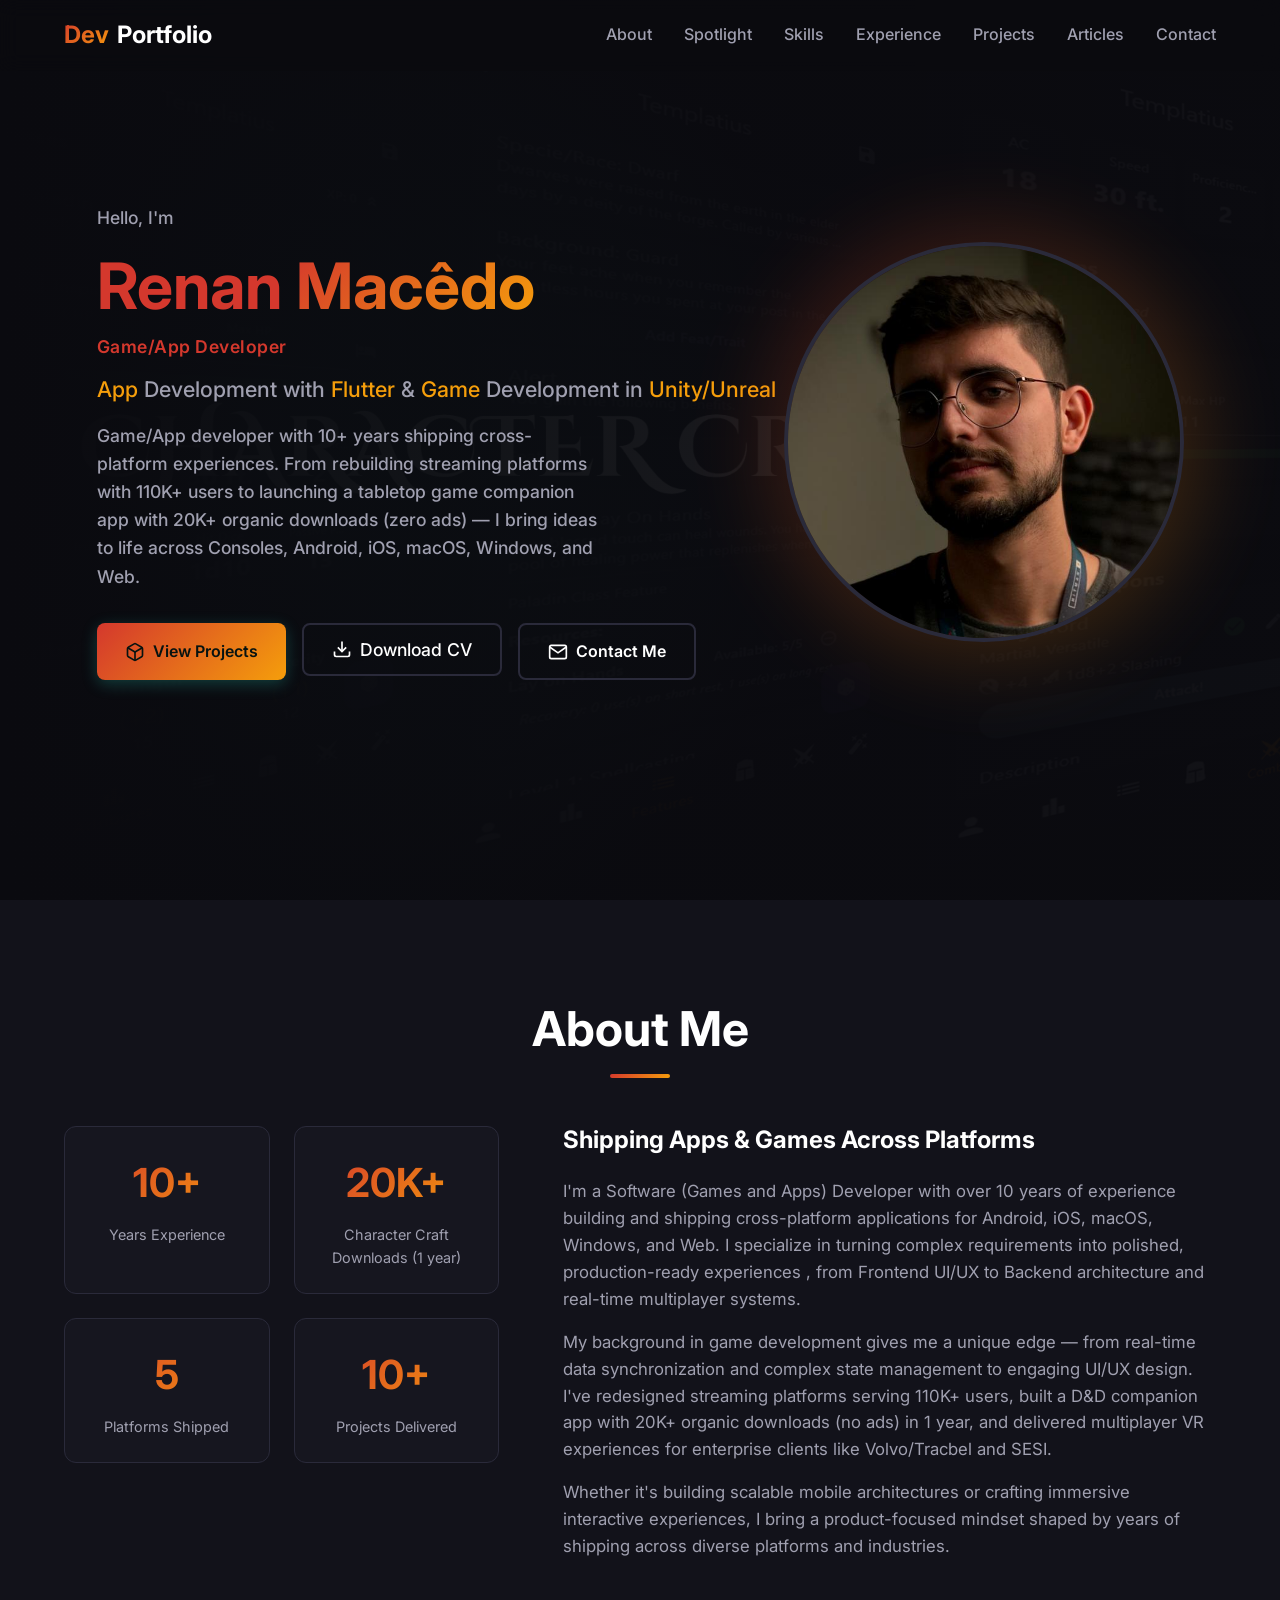
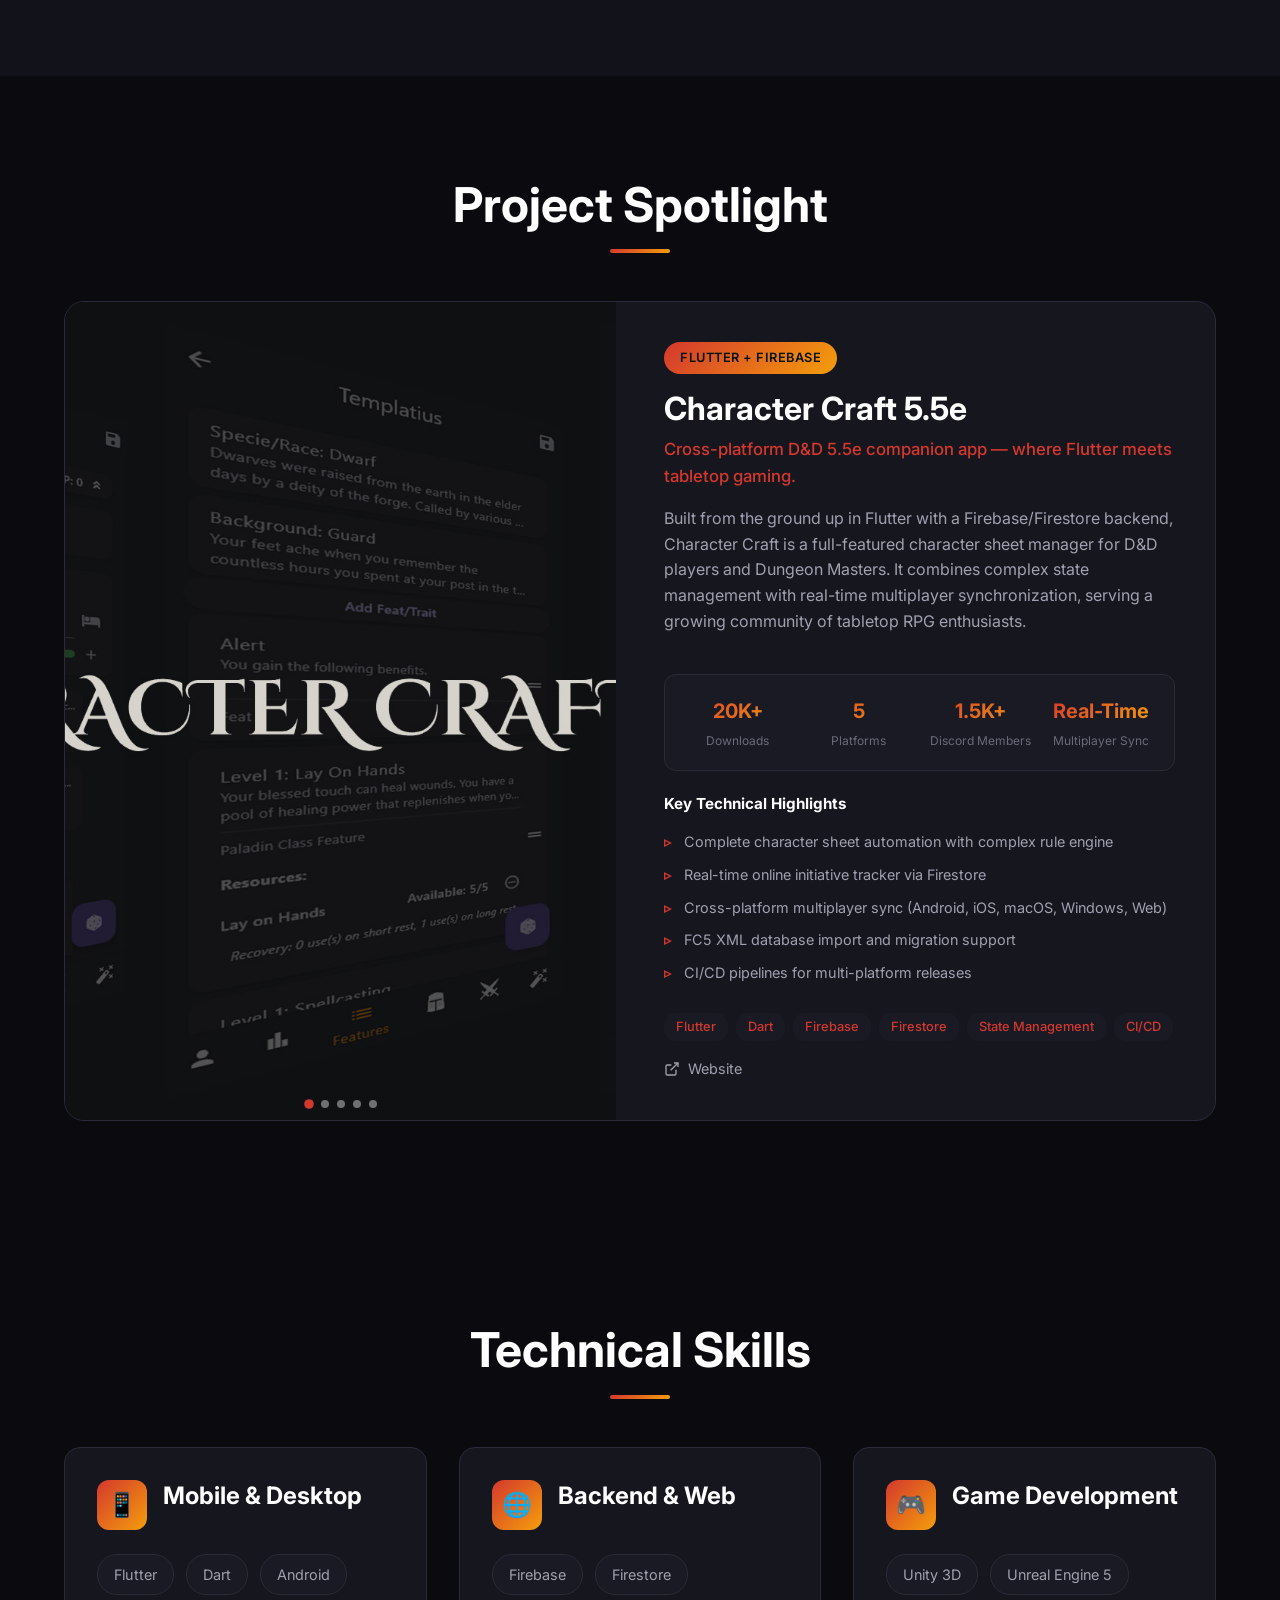
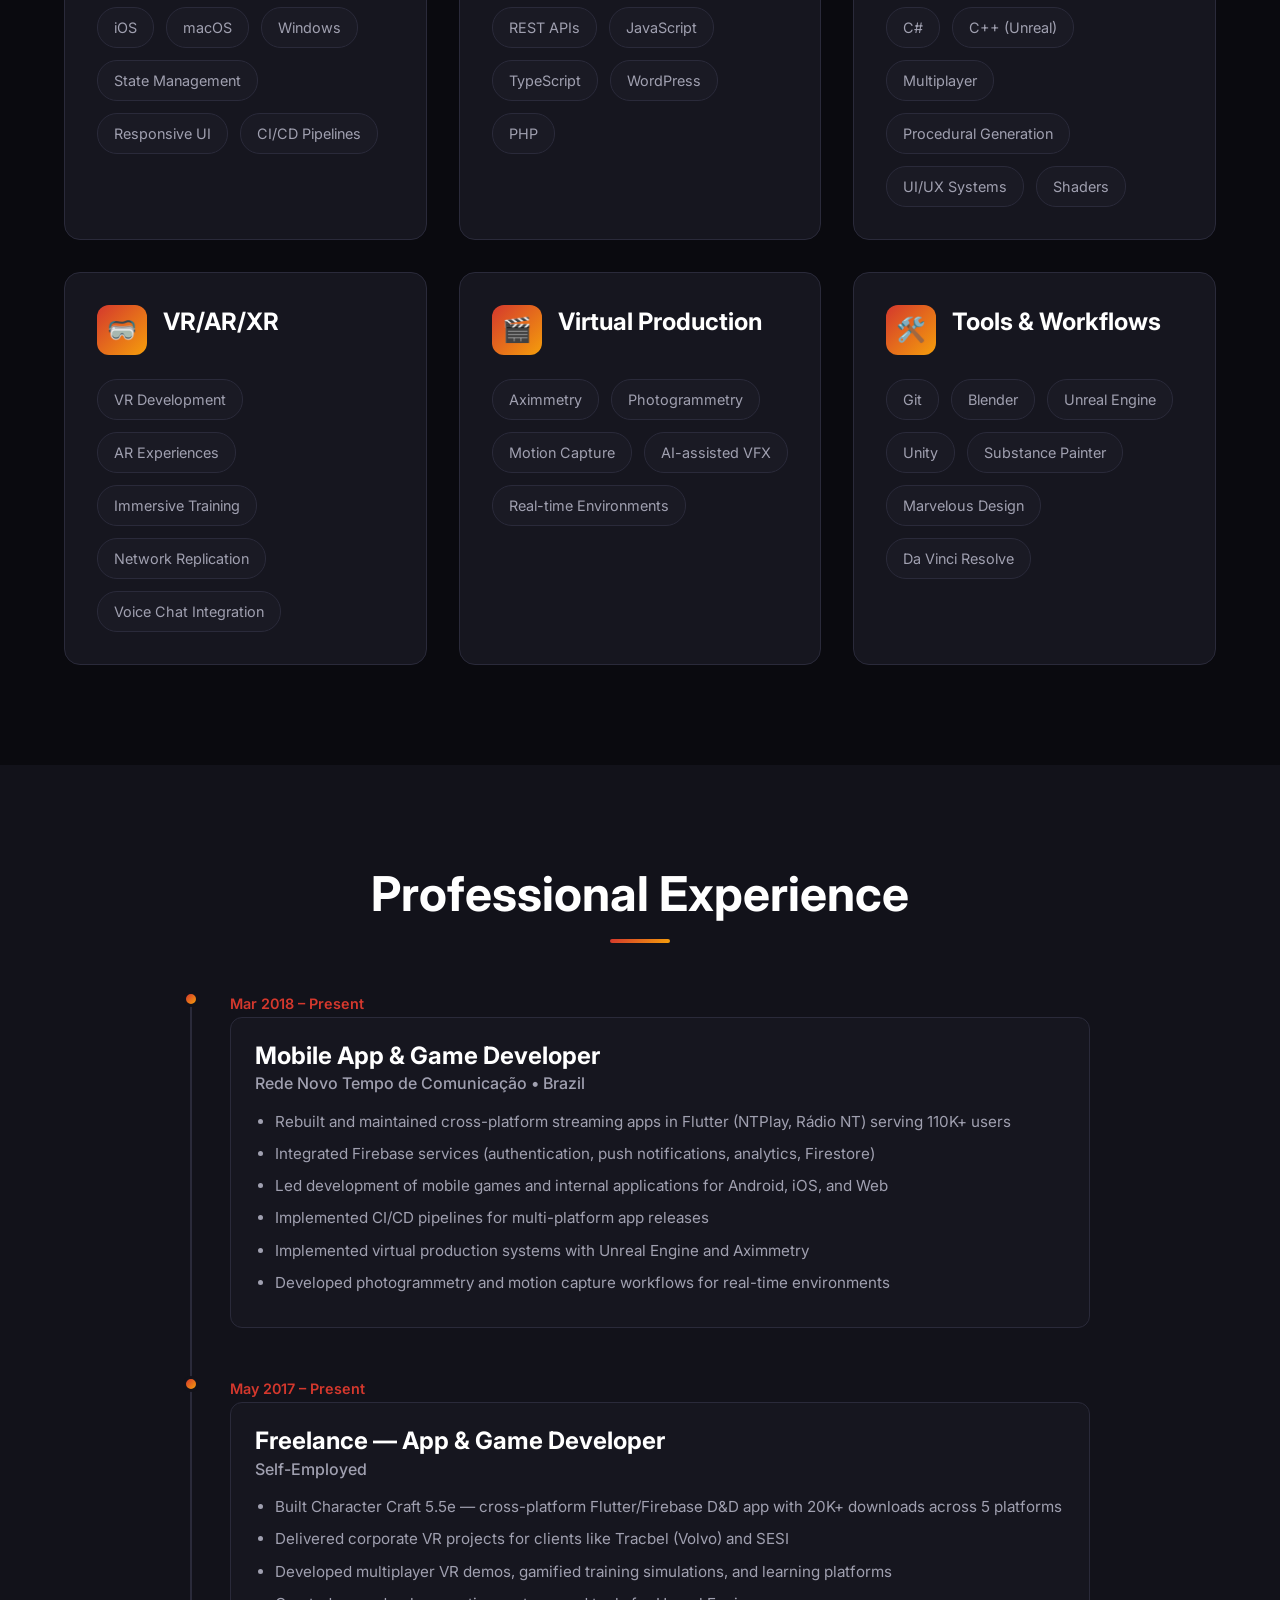
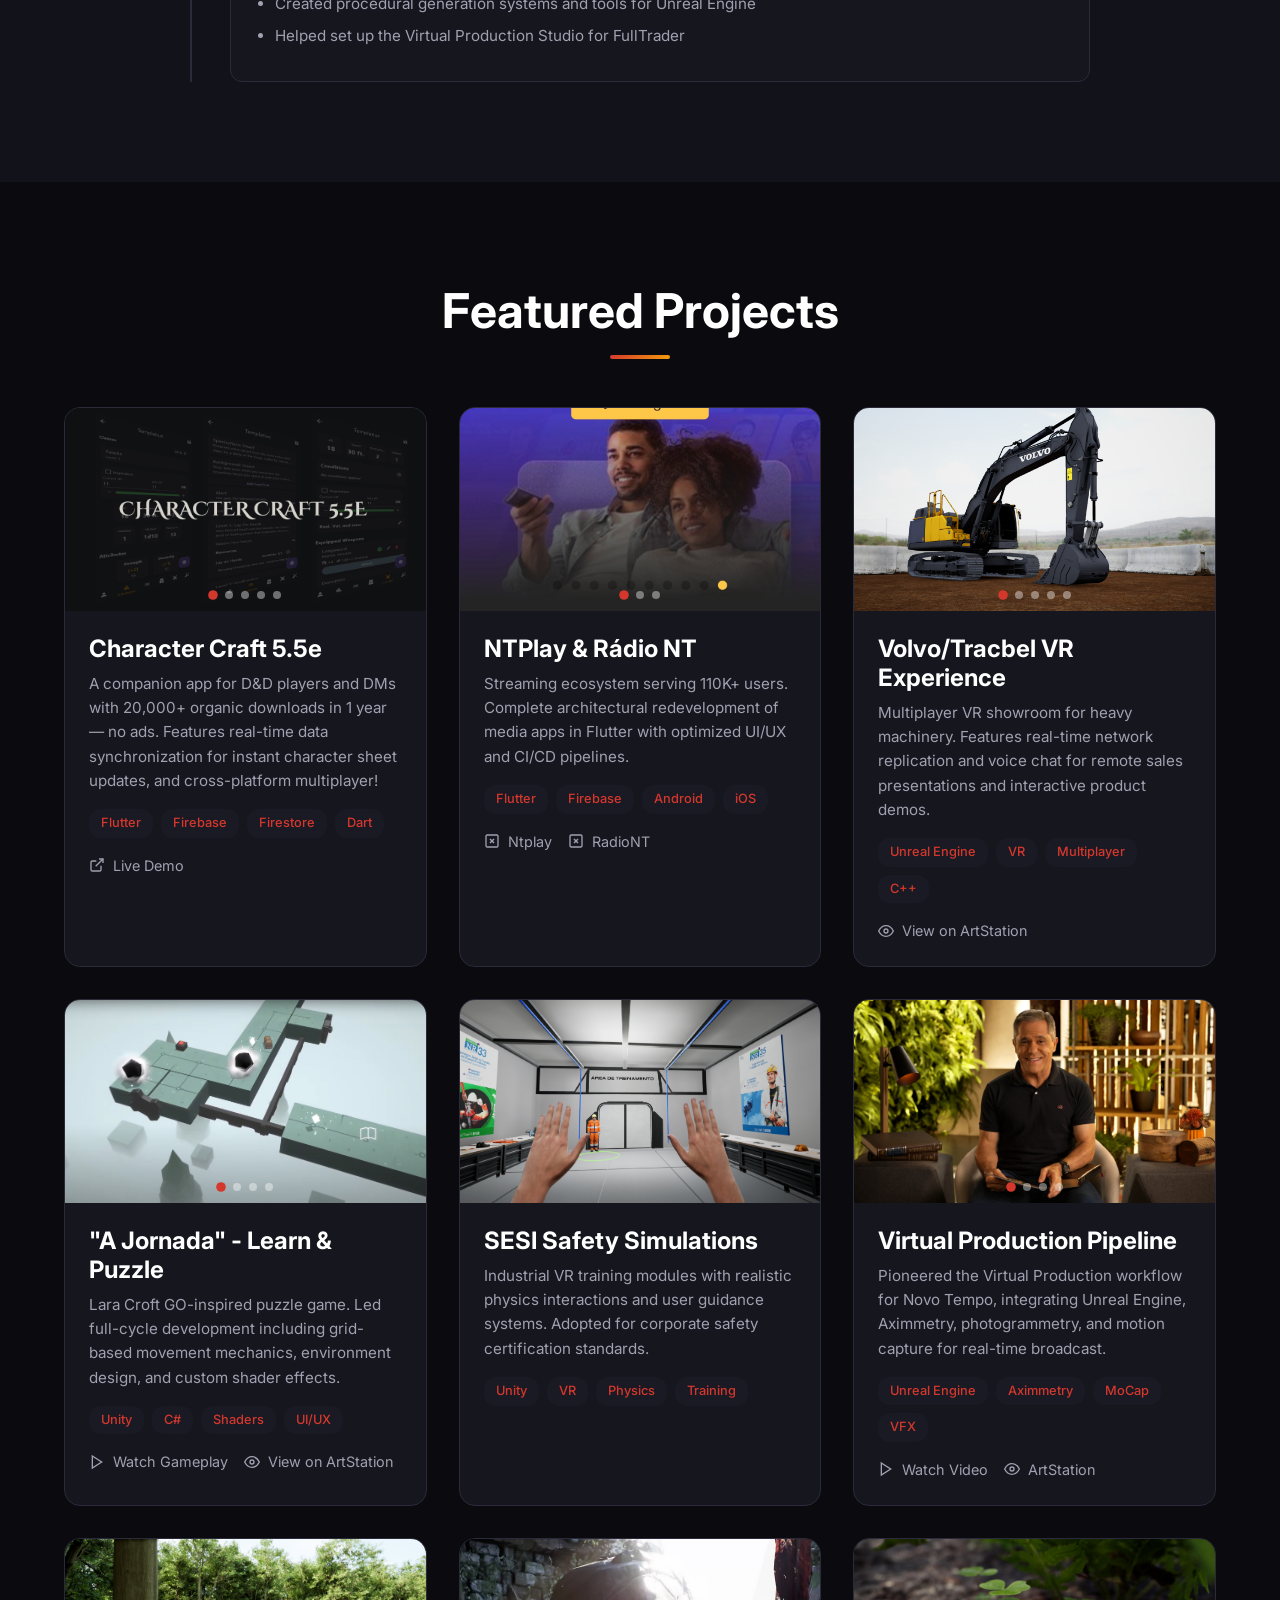
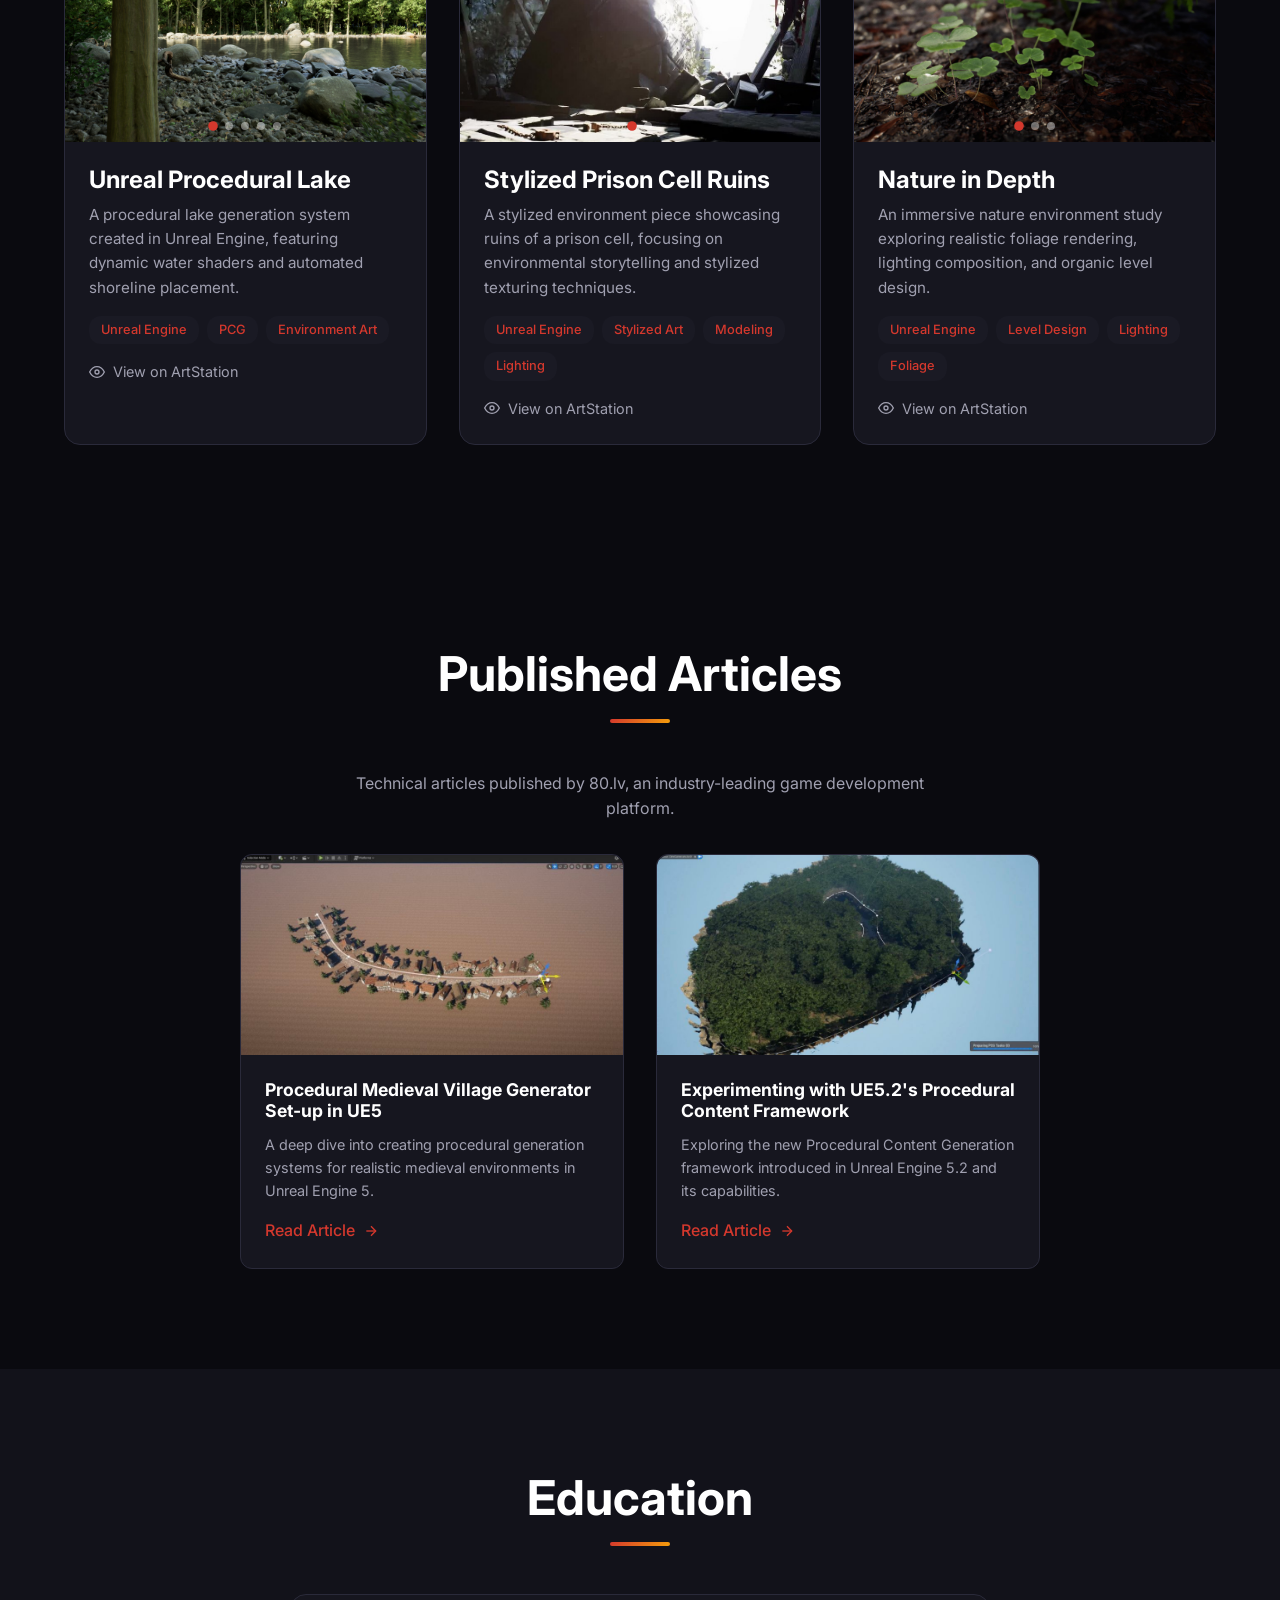
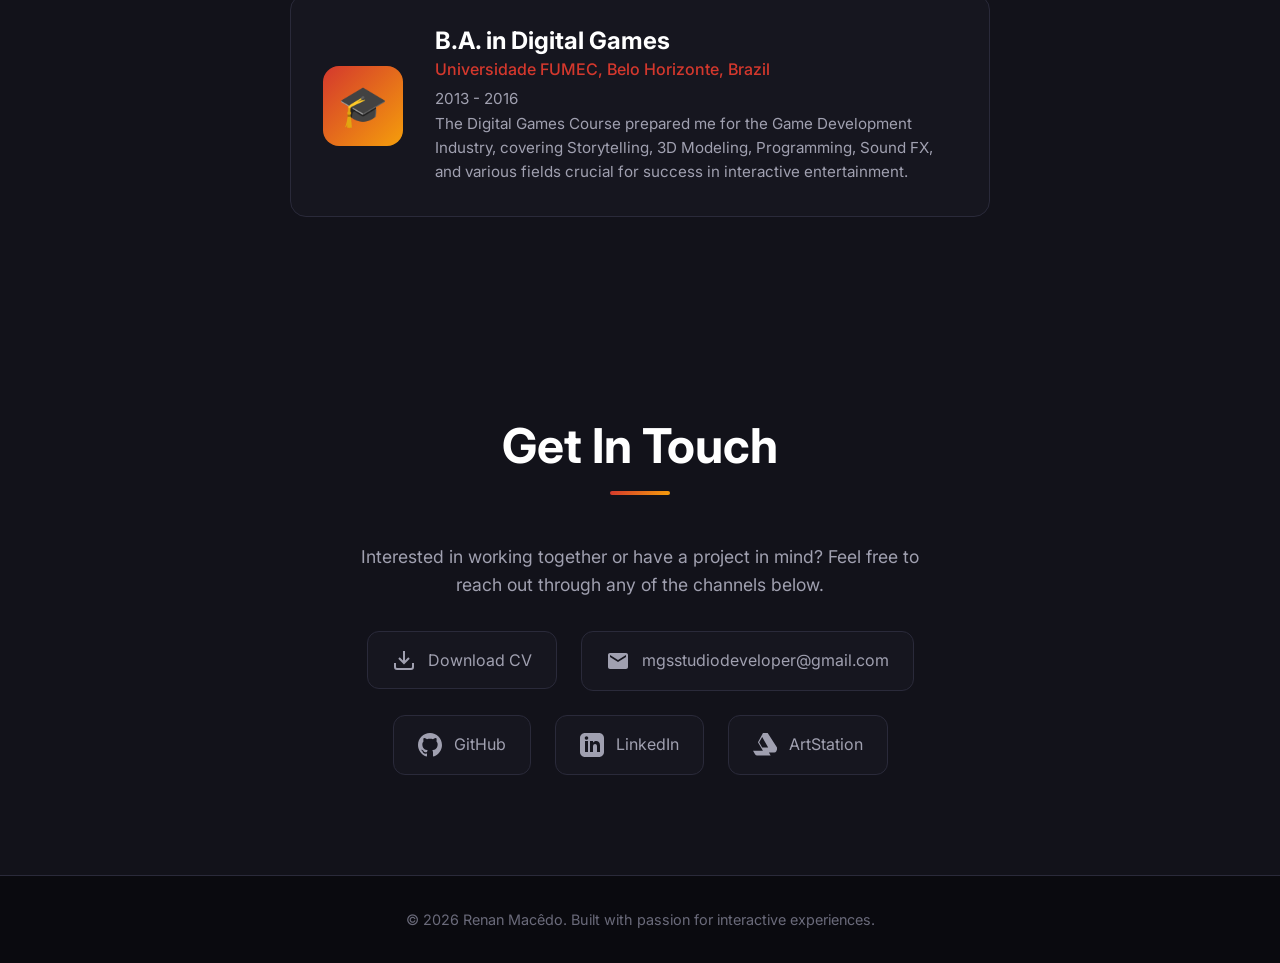
==== index.html @ 60a97f81 "Update index.html" ====
<!DOCTYPE html>
<html lang="en">

<head>
    <meta charset="UTF-8">
    <meta name="viewport" content="width=device-width, initial-scale=1.0">
    <meta name="description"
        content="Renan Macêdo - Flutter & Game Developer with 10+ years building cross-platform apps (Android, iOS, macOS, Windows, Web) and interactive games. Creator of Character Craft 5.5e with 20K+ downloads.">
    <meta name="keywords"
        content="Flutter Developer, Dart Developer, Cross-Platform App Developer, Mobile App Developer, Firebase Developer, Game Developer, Unity, Unreal Engine, VR Developer">
    <meta name="author" content="Renan Macêdo">
    <meta name="robots" content="index, follow">
    <link rel="canonical" href="https://renanmgs.github.io">

    <!-- Open Graph -->
    <meta property="og:title" content="Renan Macêdo - Flutter & Game Developer">
    <meta property="og:description"
        content="Flutter & Game Developer with 10+ years building cross-platform apps and interactive games. Shipping across Android, iOS, macOS, Windows, and Web.">
    <meta property="og:type" content="website">
    <meta property="og:url" content="https://renanmgs.github.io">
    <meta property="og:image" content="https://renanmgs.github.io/assets/images/profile.png">

    <title>Renan Macêdo | Game/App Developer</title>

    <!-- Structured Data for Search Engines & Recruiter Bots -->
    <script type="application/ld+json">
    {
        "@context": "https://schema.org",
        "@type": "Person",
        "name": "Renan Macêdo",
        "url": "https://renanmgs.github.io",
        "jobTitle": "Game/App Developer",
        "description": "Games and Mobile Apps developer with 10+ years building cross-platform experiences for Android, iOS, macOS, Windows, and Web.",
        "knowsAbout": ["Flutter", "Dart", "Firebase", "Firestore", "Unity", "Unreal Engine", "Mobile App Development", "Cross-Platform Development", "Game Development", "VR Development", "CI/CD"],
        "sameAs": [
            "https://github.com/renanmgs",
            "https://www.linkedin.com/in/renan-macedo-47a783192",
            "https://www.artstation.com/renanmgs"
        ],
        "alumniOf": {
            "@type": "CollegeOrUniversity",
            "name": "Universidade FUMEC"
        },
        "address": {
            "@type": "PostalAddress",
            "addressCountry": "BR"
        }
    }
    </script>

    <!-- Fonts -->
    <link rel="preconnect" href="https://fonts.googleapis.com">
    <link rel="preconnect" href="https://fonts.gstatic.com" crossorigin>
    <link href="https://fonts.googleapis.com/css2?family=Inter:wght@400;500;600;700&display=swap" rel="stylesheet">

    <!-- Styles -->
    <link rel="stylesheet" href="assets/css/style.css">

    <!-- Favicon -->
    <link rel="icon" type="image/svg+xml"
        href="data:image/svg+xml,<svg xmlns='http://www.w3.org/2000/svg' viewBox='0 0 100 100'><text y='.9em' font-size='90'>🎮</text></svg>">
</head>

<body>
    <!-- Navigation -->
    <nav class="navbar">
        <div class="container">
            <a href="#" class="nav-logo">
                <span>Dev</span> Portfolio
            </a>
            <ul class="nav-links">
                <li><a href="#about">About</a></li>
                <li><a href="#spotlight">Spotlight</a></li>
                <li><a href="#skills">Skills</a></li>
                <li><a href="#experience">Experience</a></li>
                <li><a href="#projects">Projects</a></li>
                <li><a href="#articles">Articles</a></li>
                <li><a href="#contact">Contact</a></li>
            </ul>
            <div class="nav-toggle">
                <span></span>
                <span></span>
                <span></span>
            </div>
        </div>
    </nav>

    <!-- Hero Section -->
    <section class="hero" id="hero">
        <div class="hero-background">
            <div class="hero-bg-slide active" style="background-image: url('assets/images/projects/CC_Logo_Wide.png')"></div>
            <div class="hero-bg-slide" style="background-image: url('assets/images/projects/vp-1.webp')"></div>
            <div class="hero-bg-slide" style="background-image: url('assets/images/projects/tracbel-1.jpg')"></div>
            <div class="hero-bg-slide" style="background-image: url('assets/images/projects/ajornada-1.jpg')"></div>
            <div class="hero-bg-slide" style="background-image: url('assets/images/projects/lake-1.jpg')"></div>
        </div>
        <div class="container">
            <div class="hero-content">
                <p class="hero-subtitle">Hello, I'm</p>
                <h1 class="hero-title">Renan <span class="highlight">Macêdo</span></h1>
                <p class="hero-jobtitle">Game/App Developer</p>
                <h2 style="font-size: 1.35rem; color: var(--text-secondary); font-weight: 500; margin-bottom: 1.2rem;">
                    <span style="color: var(--accent-secondary);">App</span> Development with <span style="color: var(--accent-secondary);">Flutter</span> & <span style="color: var(--accent-secondary);">Game</span> Development in <span style="color: var(--accent-secondary);">Unity/Unreal</span>
                </h2>
                <p class="hero-description">
                    Game/App developer with 10+ years shipping cross-platform experiences. From rebuilding
                    streaming platforms with 110K+ users to launching a tabletop game companion app with 20K+ organic downloads (zero ads)
                    — I bring ideas to life across Consoles, Android, iOS, macOS, Windows, and Web.
                </p>
                <div class="hero-cta">
                    <a href="#projects" class="btn btn-primary">
                        <svg width="20" height="20" viewBox="0 0 24 24" fill="none" stroke="currentColor"
                            stroke-width="2">
                            <path
                                d="M21 16V8a2 2 0 0 0-1-1.73l-7-4a2 2 0 0 0-2 0l-7 4A2 2 0 0 0 3 8v8a2 2 0 0 0 1 1.73l7 4a2 2 0 0 0 2 0l7-4A2 2 0 0 0 21 16z">
                            </path>
                            <polyline points="3.27 6.96 12 12.01 20.73 6.96"></polyline>
                            <line x1="12" y1="22.08" x2="12" y2="12"></line>
                        </svg>
                        View Projects
                    </a>
                    <div class="cv-dropdown">
                        <button class="btn btn-secondary dropdown-toggle" id="cvDropdownBtn">
                            <svg width="20" height="20" viewBox="0 0 24 24" fill="none" stroke="currentColor"
                                stroke-width="2">
                                <path d="M21 15v4a2 2 0 0 1-2 2H5a2 2 0 0 1-2-2v-4"></path>
                                <polyline points="7 10 12 15 17 10"></polyline>
                                <line x1="12" y1="15" x2="12" y2="3"></line>
                            </svg>
                            Download CV
                        </button>
                        <div class="cv-dropdown-menu" id="cvDropdownMenu">
                            <a href="assets/Renan_Macedo_CV_International.pdf" download class="cv-dropdown-item">International (EN)</a>
                            <a href="assets/Renan_Macedo_CV_PTBR.pdf" download class="cv-dropdown-item">Português (PT-BR)</a>
                            <div class="cv-dropdown-separator">Specialized</div>
                            <a href="assets/Renan_Macedo_Flutter_CV_EN.pdf" download class="cv-dropdown-item">Flutter Developer (EN)</a>
                            <a href="assets/Renan_Macedo_GameDev_CV_EN.pdf" download class="cv-dropdown-item">Game Developer (EN)</a>
                        </div>
                    </div>
                    <a href="#contact" class="btn btn-secondary">
                        <svg width="20" height="20" viewBox="0 0 24 24" fill="none" stroke="currentColor"
                            stroke-width="2">
                            <path d="M4 4h16c1.1 0 2 .9 2 2v12c0 1.1-.9 2-2 2H4c-1.1 0-2-.9-2-2V6c0-1.1.9-2 2-2z">
                            </path>
                            <polyline points="22,6 12,13 2,6"></polyline>
                        </svg>
                        Contact Me
                    </a>
                </div>
            </div>
            <div class="hero-image">
                <div class="hero-image-wrapper">
                    <div class="hero-image-placeholder">
                        <img src="assets/images/profile.png" alt="Renan Macêdo">
                    </div>
                </div>
            </div>
        </div>
    </section>

    <!-- About Section -->
    <section class="about" id="about">
        <div class="container">
            <h2 class="section-title fade-in">About Me</h2>
            <div class="about-content">
                <div class="about-stats fade-in">
                    <div class="stat-card">
                        <div class="stat-number">10+</div>
                        <div class="stat-label">Years Experience</div>
                    </div>
                    <div class="stat-card">
                        <div class="stat-number">20K+</div>
                        <div class="stat-label">Character Craft Downloads (1 year)</div>
                    </div>
                    <div class="stat-card">
                        <div class="stat-number">5</div>
                        <div class="stat-label">Platforms Shipped</div>
                    </div>
                    <div class="stat-card">
                        <div class="stat-number">10+</div>
                        <div class="stat-label">Projects Delivered</div>
                    </div>
                </div>
                <div class="about-text fade-in">
                    <h3>Shipping Apps & Games Across Platforms</h3>
                    <p>
                        I'm a Software (Games and Apps) Developer with over 10 years of experience building and shipping
                        cross-platform applications for Android, iOS, macOS, Windows, and Web. I specialize in
                        turning complex requirements into polished, production-ready experiences , from Frontend UI/UX to Backend architecture and real-time multiplayer systems.
                    </p>
                    <p>
                        My background in game development gives me a unique edge — from real-time data
                        synchronization and complex state management to engaging UI/UX design. I've redesigned
                        streaming platforms serving 110K+ users, built a D&D companion app with 20K+ organic downloads (no ads) in 1 year,
                        and delivered multiplayer VR experiences for enterprise clients like Volvo/Tracbel and SESI.
                    </p>
                    <p>
                        Whether it's building scalable mobile architectures or crafting immersive interactive
                        experiences, I bring a product-focused mindset shaped by years of shipping across
                        diverse platforms and industries.
                    </p>
                </div>
            </div>
        </div>
    </section>

    <!-- Spotlight: Character Craft -->
    <section class="spotlight" id="spotlight">
        <div class="container">
            <h2 class="section-title fade-in">Project Spotlight</h2>
            <div class="spotlight-card fade-in">
                <div class="spotlight-media">
                    <div class="project-carousel" data-interval="4000">
                        <div class="carousel-slides">
                            <img src="assets/images/projects/charactercraft-1.jpg"
                                alt="Character Craft 5.5e - Character Sheet" class="carousel-slide active">
                            <img src="assets/images/projects/charactercraft-2.jpg"
                                alt="Character Craft 5.5e - Multiplayer Sync" class="carousel-slide">
                            <img src="assets/images/projects/charactercraft-3.jpg"
                                alt="Character Craft 5.5e - Initiative Tracker" class="carousel-slide">
                            <img src="assets/images/projects/charactercraft-4.jpg"
                                alt="Character Craft 5.5e - Cross-Platform" class="carousel-slide">
                            <img src="assets/images/projects/charactercraft-5.jpg"
                                alt="Character Craft 5.5e - Firebase Backend" class="carousel-slide">
                        </div>
                        <div class="carousel-dots"></div>
                    </div>
                </div>
                <div class="spotlight-content">
                    <div class="spotlight-badge">Flutter + Firebase</div>
                    <h3>Character Craft 5.5e</h3>
                    <p class="spotlight-tagline">Cross-platform D&D 5.5e companion app — where Flutter meets tabletop gaming.</p>
                    <p>
                        Built from the ground up in Flutter with a Firebase/Firestore backend, Character Craft is a
                        full-featured character sheet manager for D&D players and Dungeon Masters. It combines complex
                        state management with real-time multiplayer synchronization, serving a growing community of
                        tabletop RPG enthusiasts.
                    </p>
                    <div class="spotlight-metrics">
                        <div class="spotlight-metric">
                            <span class="spotlight-metric-number">20K+</span>
                            <span class="spotlight-metric-label">Downloads</span>
                        </div>
                        <div class="spotlight-metric">
                            <span class="spotlight-metric-number">5</span>
                            <span class="spotlight-metric-label">Platforms</span>
                        </div>
                        <div class="spotlight-metric">
                            <span class="spotlight-metric-number">1.5K+</span>
                            <span class="spotlight-metric-label">Discord Members</span>
                        </div>
                        <div class="spotlight-metric">
                            <span class="spotlight-metric-number">Real-Time</span>
                            <span class="spotlight-metric-label">Multiplayer Sync</span>
                        </div>
                    </div>
                    <div class="spotlight-features">
                        <h4>Key Technical Highlights</h4>
                        <ul>
                            <li>Complete character sheet automation with complex rule engine</li>
                            <li>Real-time online initiative tracker via Firestore</li>
                            <li>Cross-platform multiplayer sync (Android, iOS, macOS, Windows, Web)</li>
                            <li>FC5 XML database import and migration support</li>
                            <li>CI/CD pipelines for multi-platform releases</li>
                        </ul>
                    </div>
                    <div class="project-tech">
                        <span>Flutter</span>
                        <span>Dart</span>
                        <span>Firebase</span>
                        <span>Firestore</span>
                        <span>State Management</span>
                        <span>CI/CD</span>
                    </div>
                    <div class="project-links">
                        <a href="https://charactercraftapp.com/" target="_blank" rel="noopener">
                            <svg width="16" height="16" viewBox="0 0 24 24" fill="none" stroke="currentColor"
                                stroke-width="2">
                                <path d="M18 13v6a2 2 0 0 1-2 2H5a2 2 0 0 1-2-2V8a2 2 0 0 1 2-2h6"></path>
                                <polyline points="15 3 21 3 21 9"></polyline>
                                <line x1="10" y1="14" x2="21" y2="3"></line>
                            </svg>
                            Website
                        </a>
                        
                    </div>
                </div>
            </div>
        </div>
    </section>

    <!-- Skills Section -->
    <section class="skills" id="skills">
        <div class="container">
            <h2 class="section-title fade-in">Technical Skills</h2>
            <div class="skills-grid">
                <div class="skill-category fade-in">
                    <div class="skill-category-header">
                        <div class="skill-icon">📱</div>
                        <h3>Mobile & Desktop</h3>
                    </div>
                    <div class="skill-tags">
                        <span class="skill-tag">Flutter</span>
                        <span class="skill-tag">Dart</span>
                        <span class="skill-tag">Android</span>
                        <span class="skill-tag">iOS</span>
                        <span class="skill-tag">macOS</span>
                        <span class="skill-tag">Windows</span>
                        <span class="skill-tag">State Management</span>
                        <span class="skill-tag">Responsive UI</span>
                        <span class="skill-tag">CI/CD Pipelines</span>
                    </div>
                </div>

                <div class="skill-category fade-in">
                    <div class="skill-category-header">
                        <div class="skill-icon">🌐</div>
                        <h3>Backend & Web</h3>
                    </div>
                    <div class="skill-tags">
                        <span class="skill-tag">Firebase</span>
                        <span class="skill-tag">Firestore</span>
                        <span class="skill-tag">REST APIs</span>
                        <span class="skill-tag">JavaScript</span>
                        <span class="skill-tag">TypeScript</span>
                        <span class="skill-tag">WordPress</span>
                        <span class="skill-tag">PHP</span>
                    </div>
                </div>

                <div class="skill-category fade-in">
                    <div class="skill-category-header">
                        <div class="skill-icon">🎮</div>
                        <h3>Game Development</h3>
                    </div>
                    <div class="skill-tags">
                        <span class="skill-tag">Unity 3D</span>
                        <span class="skill-tag">Unreal Engine 5</span>
                        <span class="skill-tag">C#</span>
                        <span class="skill-tag">C++ (Unreal)</span>
                        <span class="skill-tag">Multiplayer</span>
                        <span class="skill-tag">Procedural Generation</span>
                        <span class="skill-tag">UI/UX Systems</span>
                        <span class="skill-tag">Shaders</span>
                    </div>
                </div>

                <div class="skill-category fade-in">
                    <div class="skill-category-header">
                        <div class="skill-icon">🥽</div>
                        <h3>VR/AR/XR</h3>
                    </div>
                    <div class="skill-tags">
                        <span class="skill-tag">VR Development</span>
                        <span class="skill-tag">AR Experiences</span>
                        <span class="skill-tag">Immersive Training</span>
                        <span class="skill-tag">Network Replication</span>
                        <span class="skill-tag">Voice Chat Integration</span>
                    </div>
                </div>

                <div class="skill-category fade-in">
                    <div class="skill-category-header">
                        <div class="skill-icon">🎬</div>
                        <h3>Virtual Production</h3>
                    </div>
                    <div class="skill-tags">
                        <span class="skill-tag">Aximmetry</span>
                        <span class="skill-tag">Photogrammetry</span>
                        <span class="skill-tag">Motion Capture</span>
                        <span class="skill-tag">AI-assisted VFX</span>
                        <span class="skill-tag">Real-time Environments</span>
                    </div>
                </div>

                <div class="skill-category fade-in">
                    <div class="skill-category-header">
                        <div class="skill-icon">🛠️</div>
                        <h3>Tools & Workflows</h3>
                    </div>
                    <div class="skill-tags">
                        <span class="skill-tag">Git</span>
                        <span class="skill-tag">Blender</span>
                        <span class="skill-tag">Unreal Engine</span>
                        <span class="skill-tag">Unity</span>
                        <span class="skill-tag">Substance Painter</span>
                        <span class="skill-tag">Marvelous Design</span>
                        <span class="skill-tag">Da Vinci Resolve</span>
                    </div>
                </div>
            </div>
        </div>
    </section>

    <!-- Experience Section -->
    <section class="experience" id="experience">
        <div class="container">
            <h2 class="section-title fade-in">Professional Experience</h2>
            <div class="timeline">
                <div class="timeline-item fade-in">
                    <div class="timeline-dot"></div>
                    <span class="timeline-date">Mar 2018 – Present</span>
                    <div class="timeline-content">
                        <h3>Mobile App & Game Developer</h3>
                        <h4>Rede Novo Tempo de Comunicação • Brazil</h4>
                        <ul>
                            <li>Rebuilt and maintained cross-platform streaming apps in Flutter (NTPlay, Rádio NT) serving 110K+ users</li>
                            <li>Integrated Firebase services (authentication, push notifications, analytics, Firestore)</li>
                            <li>Led development of mobile games and internal applications for Android, iOS, and Web</li>
                            <li>Implemented CI/CD pipelines for multi-platform app releases</li>
                            <li>Implemented virtual production systems with Unreal Engine and Aximmetry</li>
                            <li>Developed photogrammetry and motion capture workflows for real-time environments</li>
                        </ul>
                    </div>
                </div>

                <div class="timeline-item fade-in">
                    <div class="timeline-dot"></div>
                    <span class="timeline-date">May 2017 – Present</span>
                    <div class="timeline-content">
                        <h3>Freelance — App & Game Developer</h3>
                        <h4>Self-Employed</h4>
                        <ul>
                            <li>Built Character Craft 5.5e — cross-platform Flutter/Firebase D&D app with 20K+ downloads across 5 platforms</li>
                            <li>Delivered corporate VR projects for clients like Tracbel (Volvo) and SESI</li>
                            <li>Developed multiplayer VR demos, gamified training simulations, and learning platforms</li>
                            <li>Created procedural generation systems and tools for Unreal Engine</li>
                            <li>Helped set up the Virtual Production Studio for FullTrader</li>
                        </ul>
                        <!-- <p>
                            <a href="https://github.com/renanmgs" target="_blank" rel="noopener" class="contact-link">
                                <svg viewBox="0 0 24 24" fill="currentColor">
                                    <path
                                        d="M12 0c-6.626 0-12 5.373-12 12 0 5.302 3.438 9.8 8.207 11.387.599.111.793-.261.793-.577v-2.234c-3.338.726-4.033-1.416-4.033-1.416-.546-1.387-1.333-1.756-1.333-1.756-1.089-.745.083-.729.083-.729 1.205.084 1.839 1.237 1.839 1.237 1.07 1.834 2.807 1.304 3.492.997.107-.775.418-1.305.762-1.604-2.665-.305-5.467-1.334-5.467-5.931 0-1.311.469-2.381 1.236-3.221-.124-.303-.535-1.524.117-3.176 0 0 1.008-.322 3.301 1.23.957-.266 1.983-.399 3.003-.404 1.02.005 2.047.138 3.006.404 2.291-1.552 3.297-1.23 3.297-1.23.653 1.653.242 2.874.118 3.176.77.84 1.235 1.911 1.235 3.221 0 4.609-2.807 5.624-5.479 5.921.43.372.823 1.102.823 2.222v3.293c0 .319.192.694.801.576 4.765-1.589 8.199-6.086 8.199-11.386 0-6.627-5.373-12-12-12z" />
                                </svg>
                                GitHub
                            </a>
                        </p> -->
                    </div>
                </div>
            </div>
        </div>
    </section>

    <!-- Projects Section -->
    <section class="projects" id="projects">
        <div class="container">
            <h2 class="section-title fade-in">Featured Projects</h2>
            <div class="projects-grid">

                <article class="project-card fade-in">
                    <div class="project-carousel" data-interval="4000">
                        <div class="carousel-slides">
                            <img src="assets/images/projects/charactercraft-1.jpg"
                                alt="Character Craft 5.5e - Screenshot 1" class="carousel-slide active">
                            <img src="assets/images/projects/charactercraft-2.jpg"
                                alt="Character Craft 5.5e - Screenshot 2" class="carousel-slide">
                            <img src="assets/images/projects/charactercraft-3.jpg"
                                alt="Character Craft 5.5e - Screenshot 3" class="carousel-slide">
                            <img src="assets/images/projects/charactercraft-4.jpg"
                                alt="Character Craft 5.5e - Screenshot 4" class="carousel-slide">
                            <img src="assets/images/projects/charactercraft-5.jpg"
                                alt="Character Craft 5.5e - Screenshot 5" class="carousel-slide">
                        </div>
                        <div class="carousel-dots"></div>
                    </div>
                    <div class="project-content">
                        <h3>Character Craft 5.5e</h3>
                        <p>A companion app for D&D players and DMs with 20,000+ organic downloads in 1 year — no ads. Features real-time
                            data synchronization for instant character sheet updates, and cross-platform multiplayer!</p>
                        <div class="project-tech">
                            <span>Flutter</span>
                            <span>Firebase</span>
                            <span>Firestore</span>
                            <span>Dart</span>
                        </div>
                        <div class="project-links">
                            <a href="https://renanmgs.github.io/CharacterCraft_5.5e_Public/" target="_blank"
                                rel="noopener">
                                <svg width="16" height="16" viewBox="0 0 24 24" fill="none" stroke="currentColor"
                                    stroke-width="2">
                                    <path d="M18 13v6a2 2 0 0 1-2 2H5a2 2 0 0 1-2-2V8a2 2 0 0 1 2-2h6"></path>
                                    <polyline points="15 3 21 3 21 9"></polyline>
                                    <line x1="10" y1="14" x2="21" y2="3"></line>
                                </svg>
                                Live Demo
                            </a>
                        </div>
                    </div>
                </article>

                <article class="project-card fade-in">
                    <div class="project-carousel" data-interval="5000">
                        <div class="carousel-slides">
                            <img src="assets/images/projects/ntplay-1.jpg" alt="NTPlay - Screenshot 1"
                                class="carousel-slide active">
                            <img src="assets/images/projects/ntplay-2.jpg" alt="NTPlay - Screenshot 2"
                                class="carousel-slide">
                            <img src="assets/images/projects/ntplay-3.jpg" alt="NTPlay - Screenshot 3"
                                class="carousel-slide">
                        </div>
                        <div class="carousel-dots"></div>
                    </div>
                    <div class="project-content">
                        <h3>NTPlay & Rádio NT</h3>
                        <p>Streaming ecosystem serving 110K+ users. Complete architectural redevelopment of
                            media apps in Flutter with optimized UI/UX and CI/CD pipelines.</p>
                        <div class="project-tech">
                            <span>Flutter</span>
                            <span>Firebase</span>
                            <span>Android</span>
                            <span>iOS</span>
                        </div>
                        <div class="project-links">
                            <a href="https://web.archive.org/web/20250321144718/https://play.google.com/store/apps/details?id=com.ntplay.app"
                                target="_blank" rel="noopener">
                                <svg width="16" height="16" viewBox="0 0 24 24" fill="none" stroke="currentColor"
                                    stroke-width="2">
                                    <rect x="3" y="3" width="18" height="18" rx="2" ry="2"></rect>
                                    <line x1="9" y1="9" x2="15" y2="15"></line>
                                    <line x1="15" y1="9" x2="9" y2="15"></line>
                                </svg>
                                Ntplay
                            </a>
                            <a href="https://play.google.com/store/apps/details?id=com.novotempo.radio" target="_blank"
                                rel="noopener">
                                <svg width="16" height="16" viewBox="0 0 24 24" fill="none" stroke="currentColor"
                                    stroke-width="2">
                                    <rect x="3" y="3" width="18" height="18" rx="2" ry="2"></rect>
                                    <line x1="9" y1="9" x2="15" y2="15"></line>
                                    <line x1="15" y1="9" x2="9" y2="15"></line>
                                </svg>
                                RadioNT
                            </a>
                        </div>
                    </div>
                </article>

                <article class="project-card fade-in">
                    <div class="project-carousel" data-interval="4500">
                        <div class="carousel-slides">
                            <img src="assets/images/projects/tracbel-1.jpg" alt="Tracbel VR - Screenshot 1"
                                class="carousel-slide active">
                            <img src="assets/images/projects/tracbel-2.jpg" alt="Tracbel VR - Screenshot 2"
                                class="carousel-slide">
                            <img src="assets/images/projects/tracbel-3.jpg" alt="Tracbel VR - Screenshot 3"
                                class="carousel-slide">
                            <img src="assets/images/projects/tracbel-4.jpg" alt="Tracbel VR - Screenshot 4"
                                class="carousel-slide">
                            <img src="assets/images/projects/tracbel-5.jpg" alt="Tracbel VR - Screenshot 5"
                                class="carousel-slide">
                        </div>
                        <div class="carousel-dots"></div>
                    </div>
                    <div class="project-content">
                        <h3>Volvo/Tracbel VR Experience</h3>
                        <p>Multiplayer VR showroom for heavy machinery. Features real-time network replication and voice
                            chat for remote sales presentations and interactive product demos.</p>
                        <div class="project-tech">
                            <span>Unreal Engine</span>
                            <span>VR</span>
                            <span>Multiplayer</span>
                            <span>C++</span>
                        </div>
                        <div class="project-links">
                            <a href="https://www.artstation.com/renanmgs" target="_blank" rel="noopener">
                                <svg width="16" height="16" viewBox="0 0 24 24" fill="none" stroke="currentColor"
                                    stroke-width="2">
                                    <path d="M1 12s4-8 11-8 11 8 11 8-4 8-11 8-11-8-11-8z"></path>
                                    <circle cx="12" cy="12" r="3"></circle>
                                </svg>
                                View on ArtStation
                            </a>
                        </div>
                    </div>
                </article>

                <article class="project-card fade-in">
                    <div class="project-carousel" data-interval="4200">
                        <div class="carousel-slides">
                            <img src="assets/images/projects/ajornada-1.jpg" alt="A Jornada - Screenshot 1"
                                class="carousel-slide active">
                            <img src="assets/images/projects/ajornada-2.jpg" alt="A Jornada - Screenshot 2"
                                class="carousel-slide">
                            <img src="assets/images/projects/ajornada-3.jpg" alt="A Jornada - Screenshot 3"
                                class="carousel-slide">
                            <img src="assets/images/projects/ajornada-4.jpg" alt="A Jornada - Screenshot 4"
                                class="carousel-slide">
                        </div>
                        <div class="carousel-dots"></div>
                    </div>
                    <div class="project-content">
                        <h3>"A Jornada" - Learn & Puzzle</h3>
                        <p>Lara Croft GO-inspired puzzle game. Led full-cycle development including grid-based movement
                            mechanics, environment design, and custom shader effects.</p>
                        <div class="project-tech">
                            <span>Unity</span>
                            <span>C#</span>
                            <span>Shaders</span>
                            <span>UI/UX</span>
                        </div>
                        <div class="project-links">
                            <a href="https://www.youtube.com/watch?v=R7b2inrkZN0" target="_blank" rel="noopener">
                                <svg width="16" height="16" viewBox="0 0 24 24" fill="none" stroke="currentColor"
                                    stroke-width="2">
                                    <polygon points="5 3 19 12 5 21 5 3"></polygon>
                                </svg>
                                Watch Gameplay
                            </a>
                            <a href="https://renan_mgs.artstation.com/projects/rJDODL" target="_blank" rel="noopener">
                                <svg width="16" height="16" viewBox="0 0 24 24" fill="none" stroke="currentColor"
                                    stroke-width="2">
                                    <path d="M1 12s4-8 11-8 11 8 11 8-4 8-11 8-11-8-11-8z"></path>
                                    <circle cx="12" cy="12" r="3"></circle>
                                </svg>
                                View on ArtStation
                            </a>
                        </div>
                    </div>
                </article>

                <article class="project-card fade-in">
                    <div class="project-image">
                        <img src="assets/images/projects/sesi-1.jpg" alt="SESI VR Training">
                    </div>
                    <div class="project-content">
                        <h3>SESI Safety Simulations</h3>
                        <p>Industrial VR training modules with realistic physics interactions and user guidance systems.
                            Adopted for corporate safety certification standards.</p>
                        <div class="project-tech">
                            <span>Unity</span>
                            <span>VR</span>
                            <span>Physics</span>
                            <span>Training</span>
                        </div>

                    </div>
                </article>

                <article class="project-card fade-in">
                    <div class="project-carousel" data-interval="5500">
                        <div class="carousel-slides">
                            <!-- <div class="carousel-slide carousel-video active">
                                <iframe 
                                    src="https://www.youtube.com/embed/JDKF9mtlYRU?autoplay=0&mute=1&rel=0" 
                                    title="Virtual Production Demo" 
                                    frameborder="0" 
                                    allow="accelerometer; autoplay; clipboard-write; encrypted-media; gyroscope; picture-in-picture" 
                                    allowfullscreen>
                                </iframe>
                            </div> -->
                            <img src="assets/images/projects/vp-1.webp" alt="Virtual Production - Screenshot 1"
                                class="carousel-slide active">
                            <img src="assets/images/projects/vp-2.webp" alt="Virtual Production - Screenshot 2"
                                class="carousel-slide">
                            <img src="assets/images/projects/vp-3.webp" alt="Virtual Production - Screenshot 3"
                                class="carousel-slide">
                            <img src="assets/images/projects/vp-4.webp" alt="Virtual Production - Screenshot 4"
                                class="carousel-slide">
                        </div>
                        <div class="carousel-dots"></div>
                    </div>
                    <div class="project-content">
                        <h3>Virtual Production Pipeline</h3>
                        <p>Pioneered the Virtual Production workflow for Novo Tempo, integrating Unreal Engine,
                            Aximmetry, photogrammetry, and motion capture for real-time broadcast.</p>
                        <div class="project-tech">
                            <span>Unreal Engine</span>
                            <span>Aximmetry</span>
                            <span>MoCap</span>
                            <span>VFX</span>
                        </div>
                        <div class="project-links">
                            <a href="https://www.youtube.com/watch?v=JDKF9mtlYRU" target="_blank" rel="noopener">
                                <svg width="16" height="16" viewBox="0 0 24 24" fill="none" stroke="currentColor"
                                    stroke-width="2">
                                    <polygon points="5 3 19 12 5 21 5 3"></polygon>
                                </svg>
                                Watch Video
                            </a>
                            <a href="https://www.artstation.com/renanmgs" target="_blank" rel="noopener">
                                <svg width="16" height="16" viewBox="0 0 24 24" fill="none" stroke="currentColor"
                                    stroke-width="2">
                                    <path d="M1 12s4-8 11-8 11 8 11 8-4 8-11 8-11-8-11-8z"></path>
                                    <circle cx="12" cy="12" r="3"></circle>
                                </svg>
                                ArtStation
                            </a>
                        </div>
                    </div>
                </article>

                <article class="project-card fade-in">
                    <div class="project-carousel" data-interval="5500">
                        <div class="carousel-slides">
                            <img src="assets/images/projects/lake-1.jpg" alt="Virtual Production Lake- Screenshot 1"
                                class="carousel-slide active">
                            <img src="assets/images/projects/lake-2.jpg" alt="Virtual Production Lake- Screenshot 2"
                                class="carousel-slide">
                            <img src="assets/images/projects/lake-3.jpg" alt="Virtual Production Lake- Screenshot 3"
                                class="carousel-slide">
                            <img src="assets/images/projects/lake-4.jpg" alt="Virtual Production Lake- Screenshot 4"
                                class="carousel-slide">
                            <img src="assets/images/projects/lake-5.jpg" alt="Virtual Production Lake- Screenshot 4"
                                class="carousel-slide">
                        </div>
                        <div class="carousel-dots"></div>
                    </div>

                    <div class="project-content">
                        <h3>Unreal Procedural Lake</h3>
                        <p>A procedural lake generation system created in Unreal Engine, featuring dynamic water shaders
                            and automated shoreline placement.</p>
                        <div class="project-tech">
                            <span>Unreal Engine</span>
                            <span>PCG</span>
                            <span>Environment Art</span>
                        </div>
                        <div class="project-links">
                            <a href="https://renan_mgs.artstation.com/projects/oby9ZJ" target="_blank" rel="noopener">
                                <svg width="16" height="16" viewBox="0 0 24 24" fill="none" stroke="currentColor"
                                    stroke-width="2">
                                    <path d="M1 12s4-8 11-8 11 8 11 8-4 8-11 8-11-8-11-8z"></path>
                                    <circle cx="12" cy="12" r="3"></circle>
                                </svg>
                                View on ArtStation
                            </a>
                        </div>
                    </div>
                </article>

                <article class="project-card fade-in">
                    <div class="project-carousel" data-interval="5500">
                        <div class="carousel-slides">
                            <img src="assets/images/projects/prison-1.jpg" alt="Virtual Production Prison- Screenshot 1"
                                class="carousel-slide active">
                            <img src="assets/images/projects/prison-2.jpg" alt="Virtual Production Prison- Screenshot 2"
                                class="carousel-slide">

                        </div>
                        <div class="carousel-dots"></div>
                    </div>
                    <div class="project-content">
                        <h3>Stylized Prison Cell Ruins</h3>
                        <p>A stylized environment piece showcasing ruins of a prison cell, focusing on environmental
                            storytelling and stylized texturing techniques.</p>
                        <div class="project-tech">
                            <span>Unreal Engine</span>
                            <span>Stylized Art</span>
                            <span>Modeling</span>
                            <span>Lighting</span>
                        </div>
                        <div class="project-links">
                            <a href="https://renan_mgs.artstation.com/projects/KeBRYo" target="_blank" rel="noopener">
                                <svg width="16" height="16" viewBox="0 0 24 24" fill="none" stroke="currentColor"
                                    stroke-width="2">
                                    <path d="M1 12s4-8 11-8 11 8 11 8-4 8-11 8-11-8-11-8z"></path>
                                    <circle cx="12" cy="12" r="3"></circle>
                                </svg>
                                View on ArtStation
                            </a>
                        </div>
                    </div>
                </article>

                <article class="project-card fade-in">
                    <div class="project-carousel" data-interval="5500">
                        <div class="carousel-slides">
                            <img src="assets/images/projects/nature-1.jpeg"
                                alt="Virtual Production Nature- Screenshot 1" class="carousel-slide active">
                            <img src="assets/images/projects/nature-2.jpg" alt="Virtual Production Nature- Screenshot 2"
                                class="carousel-slide">
                            <img src="assets/images/projects/nature-3.jpeg"
                                alt="Virtual Production Nature- Screenshot 2" class="carousel-slide">
                        </div>
                        <div class="carousel-dots"></div>
                    </div>
                    <div class="project-content">
                        <h3>Nature in Depth</h3>
                        <p>An immersive nature environment study exploring realistic foliage rendering, lighting
                            composition, and organic level design.</p>
                        <div class="project-tech">
                            <span>Unreal Engine</span>
                            <span>Level Design</span>
                            <span>Lighting</span>
                            <span>Foliage</span>
                        </div>
                        <div class="project-links">
                            <a href="https://renan_mgs.artstation.com/projects/yD6EE3" target="_blank" rel="noopener">
                                <svg width="16" height="16" viewBox="0 0 24 24" fill="none" stroke="currentColor"
                                    stroke-width="2">
                                    <path d="M1 12s4-8 11-8 11 8 11 8-4 8-11 8-11-8-11-8z"></path>
                                    <circle cx="12" cy="12" r="3"></circle>
                                </svg>
                                View on ArtStation
                            </a>
                        </div>
                    </div>
                </article>

            </div>
        </div>
    </section>

    <!-- Articles Section -->
    <section class="articles" id="articles">
        <div class="container">
            <h2 class="section-title fade-in">Published Articles</h2>
            <p class="fade-in" style="text-align: center; max-width: 600px; margin: 0 auto 2rem;">
                Technical articles published by 80.lv, an industry-leading game development platform.
            </p>
            <div class="articles-grid">
                <article class="article-card fade-in">
                    <div class="article-image">
                        <img src="assets/images/articles/article-1.jpg"
                            alt="Procedural Medieval Village Generator Set-up in UE5">
                    </div>
                    <h3>Procedural Medieval Village Generator Set-up in UE5</h3>
                    <p>A deep dive into creating procedural generation systems for realistic medieval environments in
                        Unreal Engine 5.</p>
                    <a href="https://80.lv/articles/procedural-medieval-village-generator-set-up-in-unreal-engine-5"
                        target="_blank" rel="noopener">
                        Read Article
                        <svg width="16" height="16" viewBox="0 0 24 24" fill="none" stroke="currentColor"
                            stroke-width="2">
                            <line x1="5" y1="12" x2="19" y2="12"></line>
                            <polyline points="12 5 19 12 12 19"></polyline>
                        </svg>
                    </a>
                </article>

                <article class="article-card fade-in">
                    <div class="article-image">
                        <img src="assets/images/articles/article-2.jpg"
                            alt="Experimenting with UE5.2's Procedural Content Framework">
                    </div>
                    <h3>Experimenting with UE5.2's Procedural Content Framework</h3>
                    <p>Exploring the new Procedural Content Generation framework introduced in Unreal Engine 5.2 and its
                        capabilities.</p>
                    <a href="https://80.lv/articles/experimenting-with-ue5-2-s-procedural-content-generation-framework/"
                        target="_blank" rel="noopener">
                        Read Article
                        <svg width="16" height="16" viewBox="0 0 24 24" fill="none" stroke="currentColor"
                            stroke-width="2">
                            <line x1="5" y1="12" x2="19" y2="12"></line>
                            <polyline points="12 5 19 12 12 19"></polyline>
                        </svg>
                    </a>
                </article>
            </div>
        </div>
    </section>

    <!-- Education Section -->
    <section class="education" id="education">
        <div class="container">
            <h2 class="section-title fade-in">Education</h2>
            <div class="education-card fade-in">
                <div class="education-icon">🎓</div>
                <div class="education-info">
                    <h3>B.A. in Digital Games</h3>
                    <h4>Universidade FUMEC, Belo Horizonte, Brazil</h4>
                    <p>2013 - 2016</p>
                    <p>
                        The Digital Games Course prepared me for the Game Development Industry, covering
                        Storytelling, 3D Modeling, Programming, Sound FX, and various fields crucial
                        for success in interactive entertainment.
                    </p>
                </div>
            </div>
        </div>
    </section>

    <!-- Contact Section -->
    <section class="contact" id="contact">
        <div class="container">
            <h2 class="section-title fade-in">Get In Touch</h2>
            <div class="contact-content fade-in">
                <p>
                    Interested in working together or have a project in mind?
                    Feel free to reach out through any of the channels below.
                </p>
                <div class="contact-links">
                    <div class="cv-dropdown">
                        <button class="contact-link dropdown-toggle" id="contactCvDropdownBtn">
                            <svg viewBox="0 0 24 24" fill="none" stroke="currentColor" stroke-width="2">
                                <path d="M21 15v4a2 2 0 0 1-2 2H5a2 2 0 0 1-2-2v-4"></path>
                                <polyline points="7 10 12 15 17 10"></polyline>
                                <line x1="12" y1="15" x2="12" y2="3"></line>
                            </svg>
                            Download CV
                        </button>
                        <div class="cv-dropdown-menu" id="contactCvDropdownMenu">
                            <a href="assets/Renan_Macedo_CV_International.pdf" download class="cv-dropdown-item">International (EN)</a>
                            <a href="assets/Renan_Macedo_CV_PTBR.pdf" download class="cv-dropdown-item">Português (PT-BR)</a>
                            <div class="cv-dropdown-separator">Specialized</div>
                            <a href="assets/Renan_Macedo_Flutter_CV_EN.pdf" download class="cv-dropdown-item">Flutter Developer (EN)</a>
                            <a href="assets/Renan_Macedo_GameDev_CV_EN.pdf" download class="cv-dropdown-item">Game Developer (EN)</a>
                        </div>
                    </div>
                    <a href="mailto:mgsstudiodeveloper@gmail.com" class="contact-link">
                        <svg viewBox="0 0 24 24" fill="currentColor">
                            <path
                                d="M20 4H4c-1.1 0-2 .9-2 2v12c0 1.1.9 2 2 2h16c1.1 0 2-.9 2-2V6c0-1.1-.9-2-2-2zm0 4-8 5L4 8V6l8 5 8-5v2z" />
                        </svg>
                        mgsstudiodeveloper@gmail.com
                    </a>
                    <a href="https://github.com/renanmgs" target="_blank" rel="noopener" class="contact-link">
                        <svg viewBox="0 0 24 24" fill="currentColor">
                            <path
                                d="M12 0c-6.626 0-12 5.373-12 12 0 5.302 3.438 9.8 8.207 11.387.599.111.793-.261.793-.577v-2.234c-3.338.726-4.033-1.416-4.033-1.416-.546-1.387-1.333-1.756-1.333-1.756-1.089-.745.083-.729.083-.729 1.205.084 1.839 1.237 1.839 1.237 1.07 1.834 2.807 1.304 3.492.997.107-.775.418-1.305.762-1.604-2.665-.305-5.467-1.334-5.467-5.931 0-1.311.469-2.381 1.236-3.221-.124-.303-.535-1.524.117-3.176 0 0 1.008-.322 3.301 1.23.957-.266 1.983-.399 3.003-.404 1.02.005 2.047.138 3.006.404 2.291-1.552 3.297-1.23 3.297-1.23.653 1.653.242 2.874.118 3.176.77.84 1.235 1.911 1.235 3.221 0 4.609-2.807 5.624-5.479 5.921.43.372.823 1.102.823 2.222v3.293c0 .319.192.694.801.576 4.765-1.589 8.199-6.086 8.199-11.386 0-6.627-5.373-12-12-12z" />
                        </svg>
                        GitHub
                    </a>
                    <a href="https://www.linkedin.com/in/renan-macedo-47a783192" target="_blank" rel="noopener" class="contact-link">
                        <svg viewBox="0 0 24 24" fill="currentColor">
                            <path
                                d="M19 0h-14c-2.761 0-5 2.239-5 5v14c0 2.761 2.239 5 5 5h14c2.762 0 5-2.239 5-5v-14c0-2.761-2.238-5-5-5zm-11 19h-3v-11h3v11zm-1.5-12.268c-.966 0-1.75-.79-1.75-1.764s.784-1.764 1.75-1.764 1.75.79 1.75 1.764-.783 1.764-1.75 1.764zm13.5 12.268h-3v-5.604c0-3.368-4-3.113-4 0v5.604h-3v-11h3v1.765c1.396-2.586 7-2.777 7 2.476v6.759z" />
                        </svg>
                        LinkedIn
                    </a>
                    <a href="https://www.artstation.com/renanmgs" target="_blank" rel="noopener" class="contact-link">
                        <svg viewBox="0 0 24 24" fill="currentColor">
                            <path
                                d="M0 17.723l2.027 3.505h.001a2.424 2.424 0 0 0 2.164 1.333h13.457l-2.792-4.838H0zm24-3.313L14.689 0H9.976L4.93 9.156l6.027 10.418h10.251a2.424 2.424 0 0 0 2.134-1.283l.658-1.881zM9.191 14.41L6.193 9.156l2.998-5.255 5.996 10.509H9.191z" />
                        </svg>
                        ArtStation
                    </a>
                </div>
            </div>
        </div>
    </section>

    <!-- Footer -->
    <footer class="footer">
        <div class="container">
            <p>© 2026 Renan Macêdo. Built with passion for interactive experiences.</p>
        </div>
    </footer>

    <!-- Scripts -->
    <script src="assets/js/main.js"></script>
</body>

</html>
---- assets/css/style.css ----
/* ===================================
   Renan Macêdo - Portfolio Styles
   Dark Theme
   =================================== */

/* --- CSS Variables --- */
:root {
  --bg-primary: #0a0a0f;
  --bg-secondary: #12121a;
  --bg-tertiary: #1a1a24;
  --bg-card: #16161f;
  
  --text-primary: #ffffff;
  --text-secondary: #a0a0b0;
  --text-muted: #6a6a7a;
  
  --accent-primary: #d4382d;
  --accent-secondary: #f59e0b;
  --accent-gradient: linear-gradient(135deg, #d4382d, #f59e0b);
  --accent-on: #071311;
  
  --border-color: #2a2a3a;
  --shadow-color: rgba(0, 0, 0, 0.5);
  
  --font-main: 'Inter', -apple-system, BlinkMacSystemFont, 'Segoe UI', Roboto, sans-serif;
  --font-mono: 'JetBrains Mono', 'Fira Code', monospace;
  
  --transition-fast: 0.2s ease;
  --transition-normal: 0.3s ease;
  --transition-slow: 0.5s ease;
  
  --container-max: 1200px;
  --section-padding: 100px 0;
}

/* --- Reset & Base --- */
*, *::before, *::after {
  box-sizing: border-box;
  margin: 0;
  padding: 0;
}

html {
  scroll-behavior: smooth;
  font-size: 16px;
}

body {
  font-family: var(--font-main);
  background-color: var(--bg-primary);
  color: var(--text-primary);
  line-height: 1.6;
  overflow-x: hidden;
}

a {
  color: var(--accent-primary);
  text-decoration: none;
  transition: color var(--transition-fast);
}

a:hover {
  color: var(--accent-secondary);
}

img {
  max-width: 100%;
  height: auto;
}

ul {
  list-style: none;
}

/* --- Typography --- */
h1, h2, h3, h4, h5, h6 {
  font-weight: 700;
  line-height: 1.2;
  margin-bottom: 1rem;
}

h1 { font-size: clamp(2.5rem, 5vw, 4rem); }
h2 { font-size: clamp(2rem, 4vw, 3rem); }
h3 { font-size: clamp(1.25rem, 2vw, 1.5rem); }

p {
  margin-bottom: 1rem;
  color: var(--text-secondary);
}

.section-title {
  text-align: center;
  margin-bottom: 3rem;
  position: relative;
}

.section-title::after {
  content: '';
  display: block;
  width: 60px;
  height: 4px;
  background: var(--accent-gradient);
  margin: 1rem auto 0;
  border-radius: 2px;
}

/* --- Container & Layout --- */
.container {
  max-width: var(--container-max);
  margin: 0 auto;
  padding: 0 24px;
}

section {
  padding: var(--section-padding);
}

/* --- Navigation --- */
.navbar {
  position: fixed;
  top: 0;
  left: 0;
  right: 0;
  z-index: 1000;
  padding: 1rem 0;
  background: rgba(10, 10, 15, 0.9);
  backdrop-filter: blur(10px);
  border-bottom: 1px solid transparent;
  transition: all var(--transition-normal);
}

.navbar.scrolled {
  border-bottom-color: var(--border-color);
  padding: 0.75rem 0;
}

.navbar .container {
  display: flex;
  justify-content: space-between;
  align-items: center;
}

.nav-logo {
  font-size: 1.5rem;
  font-weight: 700;
  color: var(--text-primary);
  display: flex;
  align-items: center;
  gap: 0.5rem;
}

.nav-logo span {
  background: var(--accent-gradient);
  -webkit-background-clip: text;
  -webkit-text-fill-color: transparent;
  background-clip: text;
}

.nav-links {
  display: flex;
  gap: 2rem;
}

.nav-links a {
  color: var(--text-secondary);
  font-weight: 500;
  position: relative;
  padding: 0.5rem 0;
}

.nav-links a::after {
  content: '';
  position: absolute;
  bottom: 0;
  left: 0;
  width: 0;
  height: 2px;
  background: var(--accent-gradient);
  transition: width var(--transition-normal);
}

.nav-links a:hover,
.nav-links a.active {
  color: var(--text-primary);
}

.nav-links a:hover::after,
.nav-links a.active::after {
  width: 100%;
}

.nav-toggle {
  display: none;
  flex-direction: column;
  gap: 5px;
  cursor: pointer;
  padding: 0.5rem;
}

.nav-toggle span {
  width: 25px;
  height: 2px;
  background: var(--text-primary);
  transition: all var(--transition-fast);
}

/* --- Hero Section --- */
.hero {
  min-height: 100vh;
  display: flex;
  align-items: center;
  position: relative;
}

.hero::before {
  content: '';
  position: absolute;
  top: 0;
  left: 0;
  right: 0;
  bottom: 0;
    /* Make gradient stronger to ensure text readability over images */
    background:
      linear-gradient(to right, var(--bg-primary) 0%, rgba(10, 10, 15, 0.85) 50%, rgba(10, 10, 15, 0.7) 100%),
      radial-gradient(circle at 20% 50%, rgba(45, 212, 191, 0.18) 0%, transparent 50%);
    z-index: 1;
    pointer-events: none;
  }

  .hero-background {
    position: absolute;
    top: 0;
    left: 0;
    width: 100%;
    height: 100%;
    z-index: 0;
    overflow: hidden;
  }

  .hero-bg-slide {
    position: absolute;
    top: 0;
    left: 0;
    width: 100%;
    height: 100%;
    background-size: cover;
    background-position: center;
    opacity: 0;
    transition: opacity 1.5s ease-in-out;
  }

  .hero-bg-slide.active {
    opacity: 0.4; /* Low opacity so it fades into the dark background */
  }

  .hero .container {
    display: grid;
    grid-template-columns: 1fr 1fr;
    gap: 4rem;
    align-items: center;
    position: relative;
    z-index: 2;
  color: var(--accent-primary);
  font-size: 1.1rem;
  font-weight: 500;
  margin-bottom: 1rem;
  display: flex;
  align-items: center;
  gap: 0.5rem;
}

.hero-subtitle::before {
  content: '';
  width: 30px;
  height: 2px;
  background: var(--accent-primary);
}

.hero-title {
  margin-bottom: 0.5rem;
}

.hero-title .highlight {
  background: var(--accent-gradient);
  -webkit-background-clip: text;
  -webkit-text-fill-color: transparent;
  background-clip: text;
}

.hero-jobtitle {
  font-size: 1.1rem;
  font-weight: 600;
  color: var(--accent-primary);
  margin-bottom: 1rem;
  letter-spacing: 0.5px;
}

.hero-description {
  font-size: 1.1rem;
  margin-bottom: 2rem;
  max-width: 500px;
}

.hero-cta {
  display: flex;
  gap: 1rem;
  flex-wrap: wrap;
}

.hero-image {
  position: relative;
  z-index: 1;
}

.hero-image-wrapper {
  position: relative;
  width: 100%;
  max-width: 400px;
  margin: 0 auto;
}

.hero-image-wrapper::before {
  content: '';
  position: absolute;
  inset: -20px;
  background: var(--accent-gradient);
  border-radius: 50%;
  opacity: 0.2;
  filter: blur(40px);
  animation: pulse 4s ease-in-out infinite;
}

.hero-image-placeholder {
  width: 100%;
  aspect-ratio: 1;
  border-radius: 50%;
  background: var(--bg-tertiary);
  border: 4px solid var(--border-color);
  display: flex;
  align-items: center;
  justify-content: center;
  font-size: 6rem;
  color: var(--text-muted);
  position: relative;
  overflow: hidden;
}

.hero-image-placeholder img {
  width: 100%;
  height: 100%;
  object-fit: cover;
}

@keyframes pulse {
  0%, 100% { opacity: 0.2; transform: scale(1); }
  50% { opacity: 0.3; transform: scale(1.05); }
}

/* --- Buttons --- */
.btn {
  display: inline-flex;
  align-items: center;
  gap: 0.5rem;
  padding: 0.875rem 1.75rem;
  border-radius: 8px;
  font-weight: 600;
  font-size: 1rem;
  cursor: pointer;
  border: none;
  transition: all var(--transition-normal);
}

.btn-primary {
  background: var(--accent-gradient);
  color: var(--accent-on);
  box-shadow: 0 4px 15px rgba(45, 212, 191, 0.25);
}

.btn-primary:hover {
  transform: translateY(-2px);
  box-shadow: 0 6px 20px rgba(45, 212, 191, 0.35);
  color: var(--accent-on);
}

.btn-secondary {
  background: transparent;
  color: var(--text-primary);
  border: 2px solid var(--border-color);
}

.btn-secondary:hover {
  border-color: var(--accent-primary);
  color: var(--accent-primary);
}

/* --- About Section --- */
.about {
  background: var(--bg-secondary);
}

.about-content {
  display: grid;
  grid-template-columns: 1fr 1.5fr;
  gap: 4rem;
  align-items: start;
}

.about-stats {
  display: grid;
  grid-template-columns: repeat(2, 1fr);
  gap: 1.5rem;
}

.stat-card {
  background: var(--bg-card);
  padding: 1.5rem;
  border-radius: 12px;
  border: 1px solid var(--border-color);
  text-align: center;
  transition: all var(--transition-normal);
}

.stat-card:hover {
  border-color: var(--accent-primary);
  transform: translateY(-5px);
}

.stat-number {
  font-size: 2.5rem;
  font-weight: 700;
  background: var(--accent-gradient);
  -webkit-background-clip: text;
  -webkit-text-fill-color: transparent;
  background-clip: text;
}

.stat-label {
  color: var(--text-secondary);
  font-size: 0.9rem;
  margin-top: 0.5rem;
}

.about-text h3 {
  margin-bottom: 1.5rem;
}

.about-text p {
  font-size: 1.05rem;
}

/* --- Spotlight Section --- */
.spotlight {
  background: var(--bg-primary);
}

.spotlight-card {
  display: grid;
  grid-template-columns: 1fr 1fr;
  gap: 3rem;
  background: var(--bg-card);
  border-radius: 20px;
  border: 1px solid var(--border-color);
  overflow: hidden;
  transition: all var(--transition-normal);
}

.spotlight-card:hover {
  border-color: var(--accent-primary);
  box-shadow: 0 20px 60px rgba(45, 212, 191, 0.12);
}

.spotlight-media {
  min-height: 400px;
}

.spotlight-media .project-carousel {
  aspect-ratio: auto;
  height: 100%;
}

.spotlight-content {
  padding: 2.5rem 2.5rem 2.5rem 0;
  display: flex;
  flex-direction: column;
  justify-content: center;
}

.spotlight-badge {
  display: inline-block;
  background: var(--accent-gradient);
  color: var(--accent-on);
  padding: 0.35rem 1rem;
  border-radius: 20px;
  font-size: 0.8rem;
  font-weight: 600;
  letter-spacing: 0.5px;
  text-transform: uppercase;
  margin-bottom: 1rem;
  width: fit-content;
}

.spotlight-content h3 {
  font-size: clamp(1.5rem, 3vw, 2rem);
  margin-bottom: 0.5rem;
}

.spotlight-tagline {
  color: var(--accent-primary) !important;
  font-weight: 500;
  font-size: 1.05rem !important;
  margin-bottom: 1rem !important;
}

.spotlight-metrics {
  display: grid;
  grid-template-columns: repeat(4, 1fr);
  gap: 1rem;
  margin: 1.5rem 0;
  padding: 1.25rem;
  background: var(--bg-tertiary);
  border-radius: 12px;
  border: 1px solid var(--border-color);
}

.spotlight-metric {
  text-align: center;
}

.spotlight-metric-number {
  display: block;
  font-size: 1.25rem;
  font-weight: 700;
  background: var(--accent-gradient);
  -webkit-background-clip: text;
  -webkit-text-fill-color: transparent;
  background-clip: text;
}

.spotlight-metric-label {
  display: block;
  font-size: 0.75rem;
  color: var(--text-muted);
  margin-top: 0.25rem;
}

.spotlight-features {
  margin-bottom: 1.5rem;
}

.spotlight-features h4 {
  font-size: 0.95rem;
  color: var(--text-primary);
  margin-bottom: 0.75rem;
}

.spotlight-features ul {
  list-style: none;
  padding: 0;
}

.spotlight-features li {
  color: var(--text-secondary);
  font-size: 0.9rem;
  padding: 0.3rem 0;
  padding-left: 1.25rem;
  position: relative;
}

.spotlight-features li::before {
  content: '▹';
  position: absolute;
  left: 0;
  color: var(--accent-primary);
  font-weight: bold;
}

@media (max-width: 992px) {
  .spotlight-card {
    grid-template-columns: 1fr;
  }

  .spotlight-content {
    padding: 2rem;
  }

  .spotlight-media {
    min-height: 300px;
  }
}

@media (max-width: 480px) {
  .spotlight-metrics {
    grid-template-columns: repeat(2, 1fr);
  }
}

/* --- Skills Section --- */
.skills-grid {
  display: grid;
  grid-template-columns: repeat(auto-fit, minmax(300px, 1fr));
  gap: 2rem;
}

.skill-category {
  background: var(--bg-card);
  padding: 2rem;
  border-radius: 16px;
  border: 1px solid var(--border-color);
  transition: all var(--transition-normal);
}

.skill-category:hover {
  border-color: var(--accent-primary);
  transform: translateY(-5px);
}

.skill-category-header {
  display: flex;
  align-items: center;
  gap: 1rem;
  margin-bottom: 1.5rem;
}

.skill-icon {
  width: 50px;
  height: 50px;
  border-radius: 12px;
  background: var(--accent-gradient);
  display: flex;
  align-items: center;
  justify-content: center;
  font-size: 1.5rem;
}

.skill-tags {
  display: flex;
  flex-wrap: wrap;
  gap: 0.75rem;
}

.skill-tag {
  background: var(--bg-tertiary);
  color: var(--text-secondary);
  padding: 0.5rem 1rem;
  border-radius: 20px;
  font-size: 0.9rem;
  border: 1px solid var(--border-color);
  transition: all var(--transition-fast);
}

.skill-tag:hover {
  border-color: var(--accent-primary);
  color: var(--text-primary);
}

/* --- Experience Section --- */
.experience {
  background: var(--bg-secondary);
}

.timeline {
  position: relative;
  max-width: 900px;
  margin: 0 auto;
}

.timeline::before {
  content: '';
  position: absolute;
  left: 0;
  top: 0;
  bottom: 0;
  width: 2px;
  background: var(--border-color);
}

.timeline-item {
  position: relative;
  padding-left: 40px;
  padding-bottom: 3rem;
}

.timeline-item:last-child {
  padding-bottom: 0;
}

.timeline-dot {
  position: absolute;
  left: -7px;
  top: 0;
  width: 16px;
  height: 16px;
  border-radius: 50%;
  background: var(--accent-gradient);
  border: 3px solid var(--bg-secondary);
}

.timeline-date {
  color: var(--accent-primary);
  font-weight: 600;
  font-size: 0.9rem;
  margin-bottom: 0.5rem;
}

.timeline-content {
  background: var(--bg-card);
  padding: 1.5rem;
  border-radius: 12px;
  border: 1px solid var(--border-color);
}

.timeline-content h3 {
  margin-bottom: 0.25rem;
}

.timeline-content h4 {
  color: var(--text-secondary);
  font-weight: 500;
  font-size: 1rem;
  margin-bottom: 1rem;
}

.timeline-content ul {
  list-style: disc;
  padding-left: 1.25rem;
}

.timeline-content li {
  color: var(--text-secondary);
  margin-bottom: 0.5rem;
  font-size: 0.95rem;
}

/* --- Projects Section --- */
.projects-grid {
  display: grid;
  grid-template-columns: repeat(auto-fit, minmax(350px, 1fr));
  gap: 2rem;
  justify-content: center; /* Center items horizontally */
}

.project-card {
  background: var(--bg-card);
  border-radius: 16px;
  border: 1px solid var(--border-color);
  overflow: hidden;
  transition: all var(--transition-normal);
}

.project-card:hover {
  border-color: var(--accent-primary);
  transform: translateY(-10px);
  box-shadow: 0 20px 40px rgba(0, 0, 0, 0.3);
}

.project-image {
  aspect-ratio: 16/9;
  background: var(--bg-tertiary);
  display: flex;
  align-items: center;
  justify-content: center;
  font-size: 3rem;
  color: var(--text-muted);
  overflow: hidden;
  position: relative;
}

.project-image img {
  width: 100%;
  height: 100%;
  object-fit: cover;
  transition: transform var(--transition-slow);
}

.project-card:hover .project-image img {
  transform: scale(1.05);
}

.project-content {
  padding: 1.5rem;
}

.project-content h3 {
  margin-bottom: 0.5rem;
}

.project-content p {
  font-size: 0.95rem;
  margin-bottom: 1rem;
}

.project-tech {
  display: flex;
  flex-wrap: wrap;
  gap: 0.5rem;
  margin-bottom: 1rem;
}

.project-tech span {
  background: var(--bg-tertiary);
  color: var(--accent-primary);
  padding: 0.25rem 0.75rem;
  border-radius: 12px;
  font-size: 0.8rem;
  font-weight: 500;
}

.project-links {
  display: flex;
  gap: 1rem;
}

.project-links a {
  color: var(--text-secondary);
  display: flex;
  align-items: center;
  gap: 0.5rem;
  font-size: 0.9rem;
}

.project-links a:hover {
  color: var(--accent-primary);
}

/* --- Project Carousel --- */
.project-carousel {
  aspect-ratio: 16/9;
  background: var(--bg-tertiary);
  position: relative;
  overflow: hidden;
}

.carousel-slides {
  position: relative;
  width: 100%;
  height: 100%;
}

.carousel-slide {
  position: absolute;
  top: 0;
  left: 0;
  width: 100%;
  height: 100%;
  object-fit: cover;
  opacity: 0;
  transition: opacity 0.8s ease-in-out;
  z-index: 1;
}

.carousel-slide.active {
  opacity: 1;
  z-index: 2;
}

.carousel-video {
  display: flex;
  align-items: center;
  justify-content: center;
  background: #000;
}

.carousel-video iframe {
  width: 100%;
  height: 100%;
  border: none;
}

.carousel-dots {
  position: absolute;
  bottom: 12px;
  left: 50%;
  transform: translateX(-50%);
  display: flex;
  gap: 8px;
  z-index: 10;
}

.carousel-dot {
  width: 8px;
  height: 8px;
  border-radius: 50%;
  background: rgba(255, 255, 255, 0.4);
  cursor: pointer;
  transition: all var(--transition-fast);
  border: none;
  padding: 0;
}

.carousel-dot:hover {
  background: rgba(255, 255, 255, 0.7);
}

.carousel-dot.active {
  background: var(--accent-primary);
  transform: scale(1.2);
}

/* Featured project card (larger) */
.project-card-featured {
  grid-column: 1 / -1; /* Span full width */
  max-width: 900px; /* Limit width */
  margin: 0 auto; /* Center horizontally */
  width: 100%;
}

@media (min-width: 768px) {
  .project-card-featured .project-carousel {
    aspect-ratio: 21/9;
  }
}

.project-card:hover .carousel-slide.active {
  transform: scale(1.02);
}

/* Pause carousel on hover */
.project-carousel:hover .carousel-slide {
  animation-play-state: paused;
}

/* --- Education Section --- */
.education {
  background: var(--bg-secondary);
}

.education-card {
  background: var(--bg-card);
  padding: 2rem;
  border-radius: 16px;
  border: 1px solid var(--border-color);
  max-width: 700px;
  margin: 0 auto;
  display: grid;
  grid-template-columns: auto 1fr;
  gap: 2rem;
  align-items: center;
}

.education-icon {
  width: 80px;
  height: 80px;
  border-radius: 16px;
  background: var(--accent-gradient);
  display: flex;
  align-items: center;
  justify-content: center;
  font-size: 2.5rem;
}

.education-info h3 {
  margin-bottom: 0.25rem;
}

.education-info h4 {
  color: var(--accent-primary);
  font-weight: 500;
  margin-bottom: 0.5rem;
}

.education-info p {
  font-size: 0.95rem;
  margin-bottom: 0;
}

/* --- Articles Section --- */
.articles-grid {
  display: grid;
  grid-template-columns: repeat(auto-fit, minmax(300px, 1fr));
  gap: 2rem;
  max-width: 800px;
  margin: 0 auto;
}

.article-card {
  background: var(--bg-card);
  padding: 1.5rem;
  border-radius: 12px;
  border: 1px solid var(--border-color);
  transition: all var(--transition-normal);
}

.article-card:hover {
  border-color: var(--accent-primary);
  transform: translateY(-5px);
}

.article-card h3 {
  font-size: 1.1rem;
  margin-bottom: 0.75rem;
}

.article-card p {
  font-size: 0.9rem;
  margin-bottom: 1rem;
}

.article-card a {
  display: inline-flex;
  align-items: center;
  gap: 0.5rem;
  font-weight: 500;
}

.article-image {
  margin: -1.5rem -1.5rem 1.5rem -1.5rem;
  border-radius: 12px 12px 0 0;
  overflow: hidden;
  height: 200px;
}

.article-image img {
  width: 100%;
  height: 100%;
  object-fit: cover;
  transition: transform var(--transition-normal);
}

.article-card:hover .article-image img {
  transform: scale(1.05);
}

/* --- Contact Section --- */
.contact {
  background: var(--bg-secondary);
}

.contact-content {
  text-align: center;
  max-width: 600px;
  margin: 0 auto;
}

.contact-content p {
  font-size: 1.1rem;
  margin-bottom: 2rem;
}

.contact-links {
  display: flex;
  justify-content: center;
  gap: 1.5rem;
  flex-wrap: wrap;
}

.contact-link {
  display: flex;
  align-items: center;
  gap: 0.75rem;
  padding: 1rem 1.5rem;
  background: var(--bg-card);
  border-radius: 12px;
  border: 1px solid var(--border-color);
  color: var(--text-secondary);
  transition: all var(--transition-normal);
}

.contact-link:hover {
  border-color: var(--accent-primary);
  color: var(--text-primary);
  transform: translateY(-3px);
}

.contact-link svg {
  width: 24px;
  height: 24px;
}

/* --- CV Dropdown --- */
.cv-dropdown {
  position: relative;
  display: inline-block;
}

.dropdown-toggle {
  cursor: pointer;
  font-family: inherit;
  font-size: inherit;
  font-weight: inherit;
}

.cv-dropdown-menu {
  position: absolute;
  top: 100%;
  left: 50%;
  transform: translateX(-50%) translateY(10px);
  background: var(--bg-card);
  border: 1px solid var(--border-color);
  border-radius: 12px;
  min-width: 200px;
  box-shadow: 0 10px 25px rgba(0, 0, 0, 0.5);
  display: flex;
  visibility: hidden;
  opacity: 0;
  flex-direction: column;
  padding: 0.5rem;
  z-index: 1000;
  transition: all var(--transition-normal);
  pointer-events: none;
}

.cv-dropdown-menu.show {
  visibility: visible;
  opacity: 1;
  transform: translateX(-50%) translateY(5px);
  pointer-events: auto;
}

.cv-dropdown-item {
  padding: 0.75rem 1rem;
  color: var(--text-secondary);
  border-radius: 8px;
  transition: all var(--transition-fast);
  text-align: left;
  font-size: 0.95rem;
  white-space: nowrap;
}

.cv-dropdown-item:hover {
  background: var(--bg-tertiary);
  color: var(--accent-primary);
}

.cv-dropdown-separator {
  padding: 0.4rem 1rem 0.25rem;
  font-size: 0.72rem;
  font-weight: 600;
  text-transform: uppercase;
  letter-spacing: 0.08em;
  color: var(--accent-primary);
  opacity: 0.7;
  border-top: 1px solid var(--border-color);
  margin-top: 0.25rem;
}

/* --- Footer --- */
.footer {
  padding: 2rem 0;
  border-top: 1px solid var(--border-color);
  text-align: center;
}

.footer p {
  color: var(--text-muted);
  font-size: 0.9rem;
  margin: 0;
}

/* --- Animations --- */
.fade-in {
  opacity: 0;
  transform: translateY(30px);
  transition: all 0.6s ease-out;
}

.fade-in.visible {
  opacity: 1;
  transform: translateY(0);
}

/* --- Responsive Design --- */
@media (max-width: 992px) {
  .hero .container {
    grid-template-columns: 1fr;
    text-align: center;
  }
  
  .hero-content {
    order: 2;
  }
  
  .hero-image {
    order: 1;
  }
  
  .hero-subtitle {
    justify-content: center;
  }
  
  .hero-description {
    margin-left: auto;
    margin-right: auto;
  }
  
  .hero-cta {
    justify-content: center;
  }
  
  .hero-image-wrapper {
    max-width: 300px;
  }
  
  .about-content {
    grid-template-columns: 1fr;
  }
  
  .about-stats {
    max-width: 400px;
    margin: 0 auto;
  }
}

@media (max-width: 768px) {
  :root {
    --section-padding: 60px 0;
  }
  
  .nav-links {
    position: fixed;
    top: 0;
    right: -100%;
    height: 100vh;
    width: 70%;
    max-width: 300px;
    background: var(--bg-secondary);
    flex-direction: column;
    justify-content: center;
    align-items: center;
    gap: 2rem;
    transition: right var(--transition-normal);
    border-left: 1px solid var(--border-color);
  }
  
  .nav-links.active {
    right: 0;
  }
  
  .nav-toggle {
    display: flex;
    z-index: 1001;
  }
  
  .nav-toggle.active span:nth-child(1) {
    transform: rotate(45deg) translate(5px, 5px);
  }
  
  .nav-toggle.active span:nth-child(2) {
    opacity: 0;
  }
  
  .nav-toggle.active span:nth-child(3) {
    transform: rotate(-45deg) translate(5px, -5px);
  }
  
  .projects-grid {
    grid-template-columns: 1fr;
  }
  
  .education-card {
    grid-template-columns: 1fr;
    text-align: center;
  }
  
  .education-icon {
    margin: 0 auto;
  }
  
  .timeline::before {
    left: 7px;
  }
  
  .timeline-dot {
    left: 0;
  }
  
  .timeline-item {
    padding-left: 35px;
  }
}

@media (max-width: 480px) {
  .hero-cta {
    flex-direction: column;
    align-items: center;
  }
  
  .btn {
    width: 100%;
    justify-content: center;
  }
  
  .contact-links {
    flex-direction: column;
    align-items: center;
  }
  
  .contact-link {
    width: 100%;
    justify-content: center;
  }
}
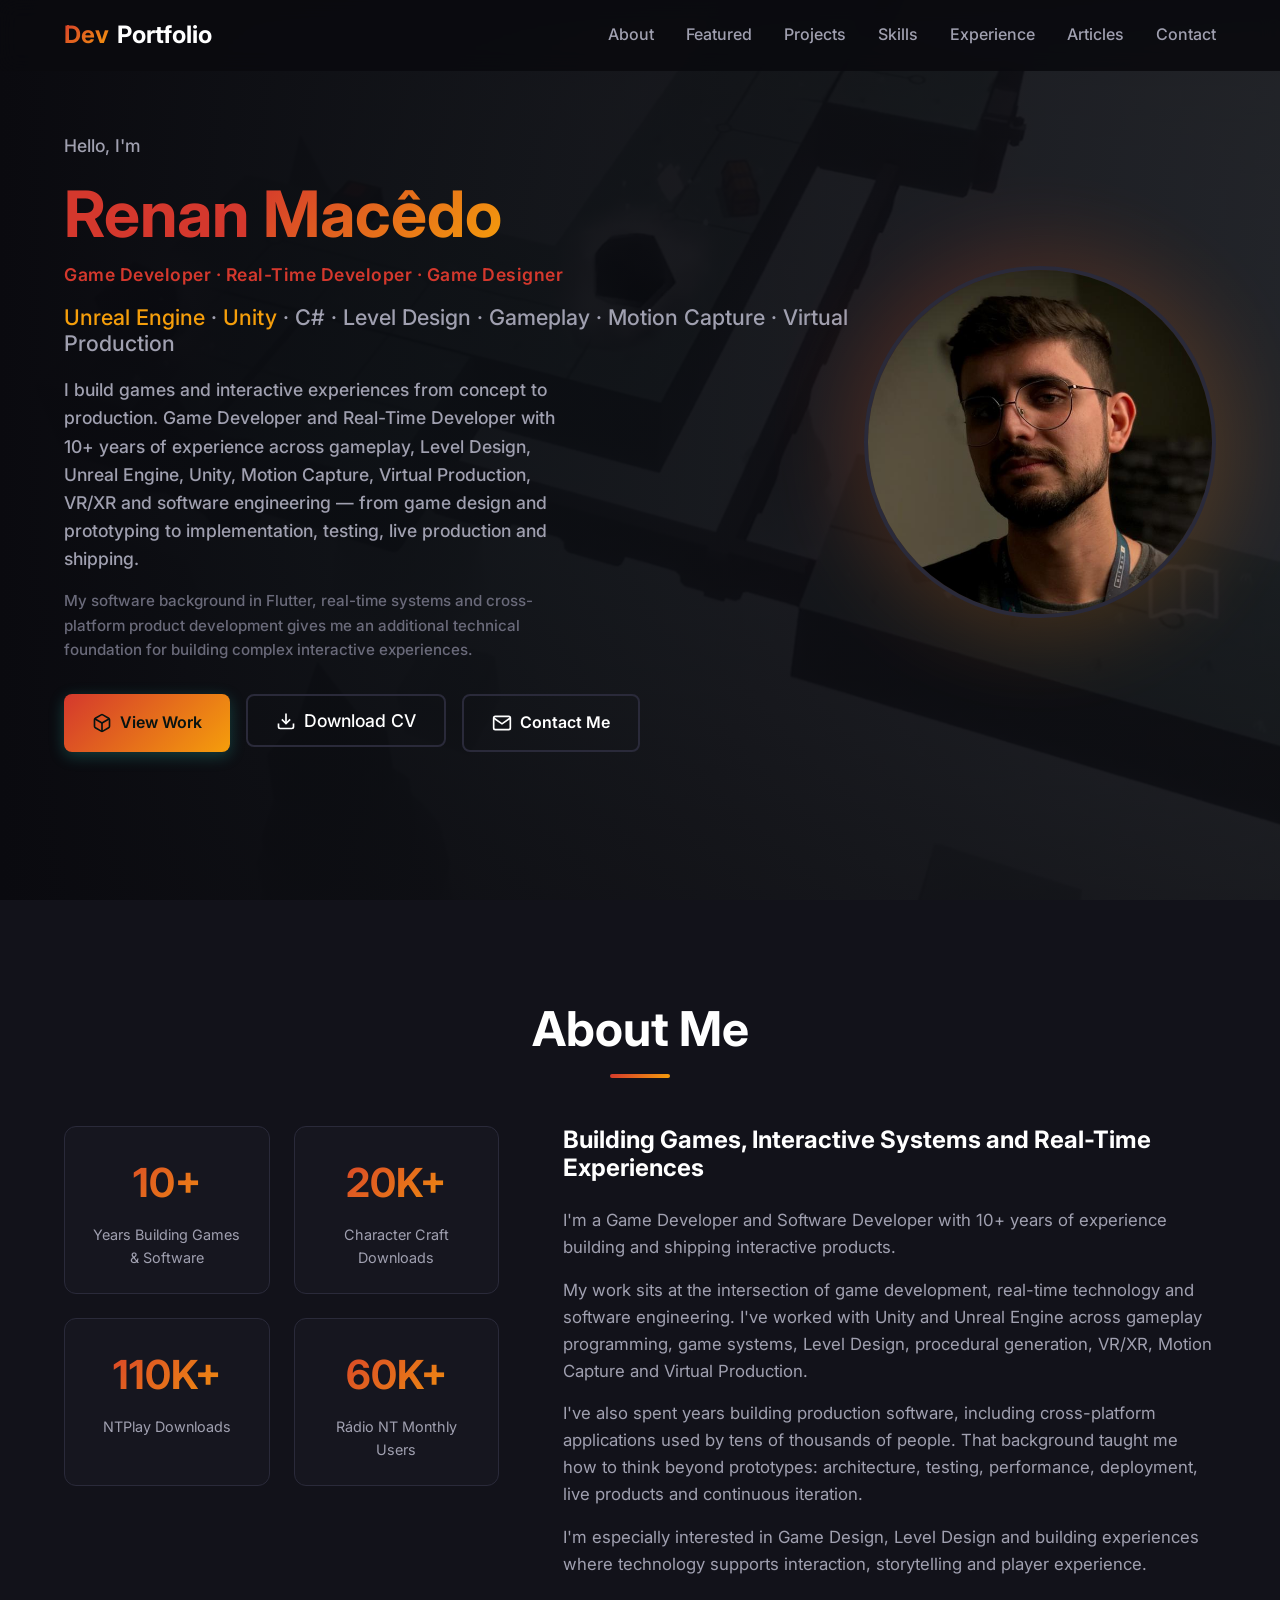
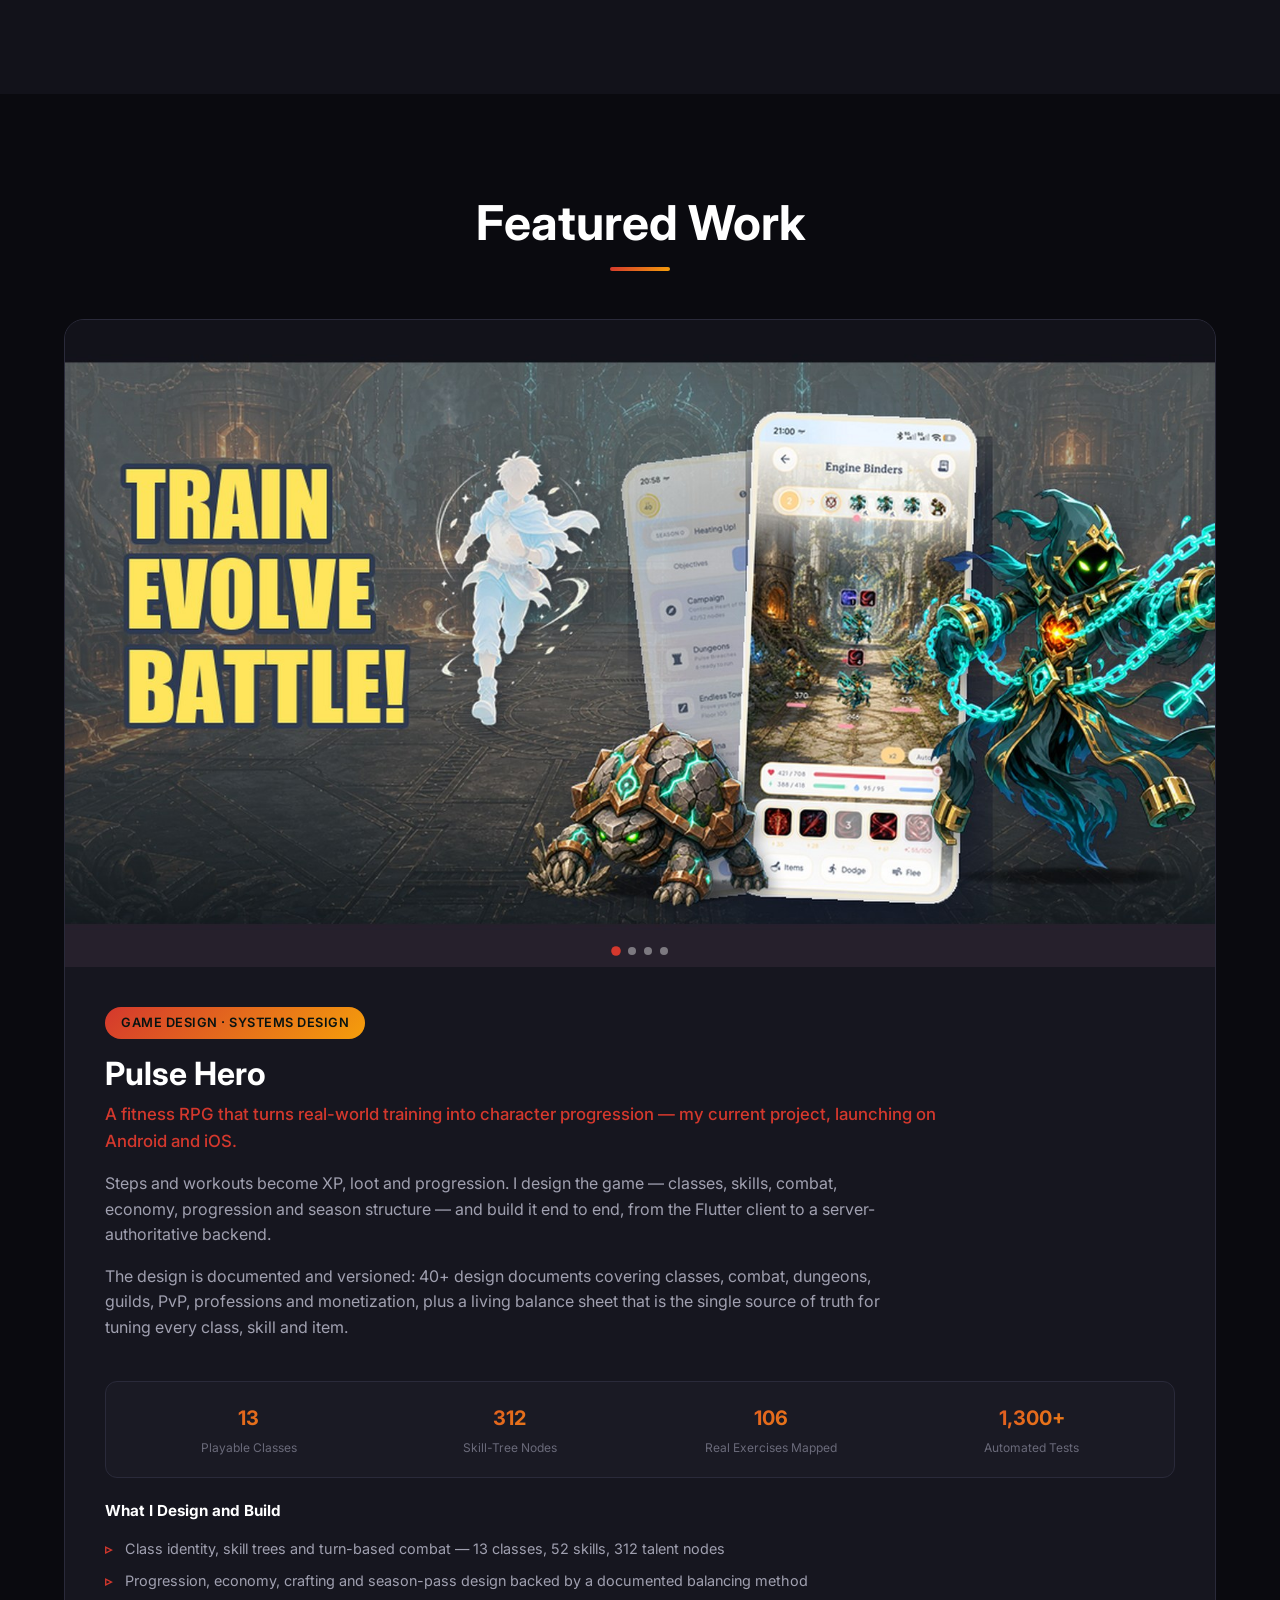
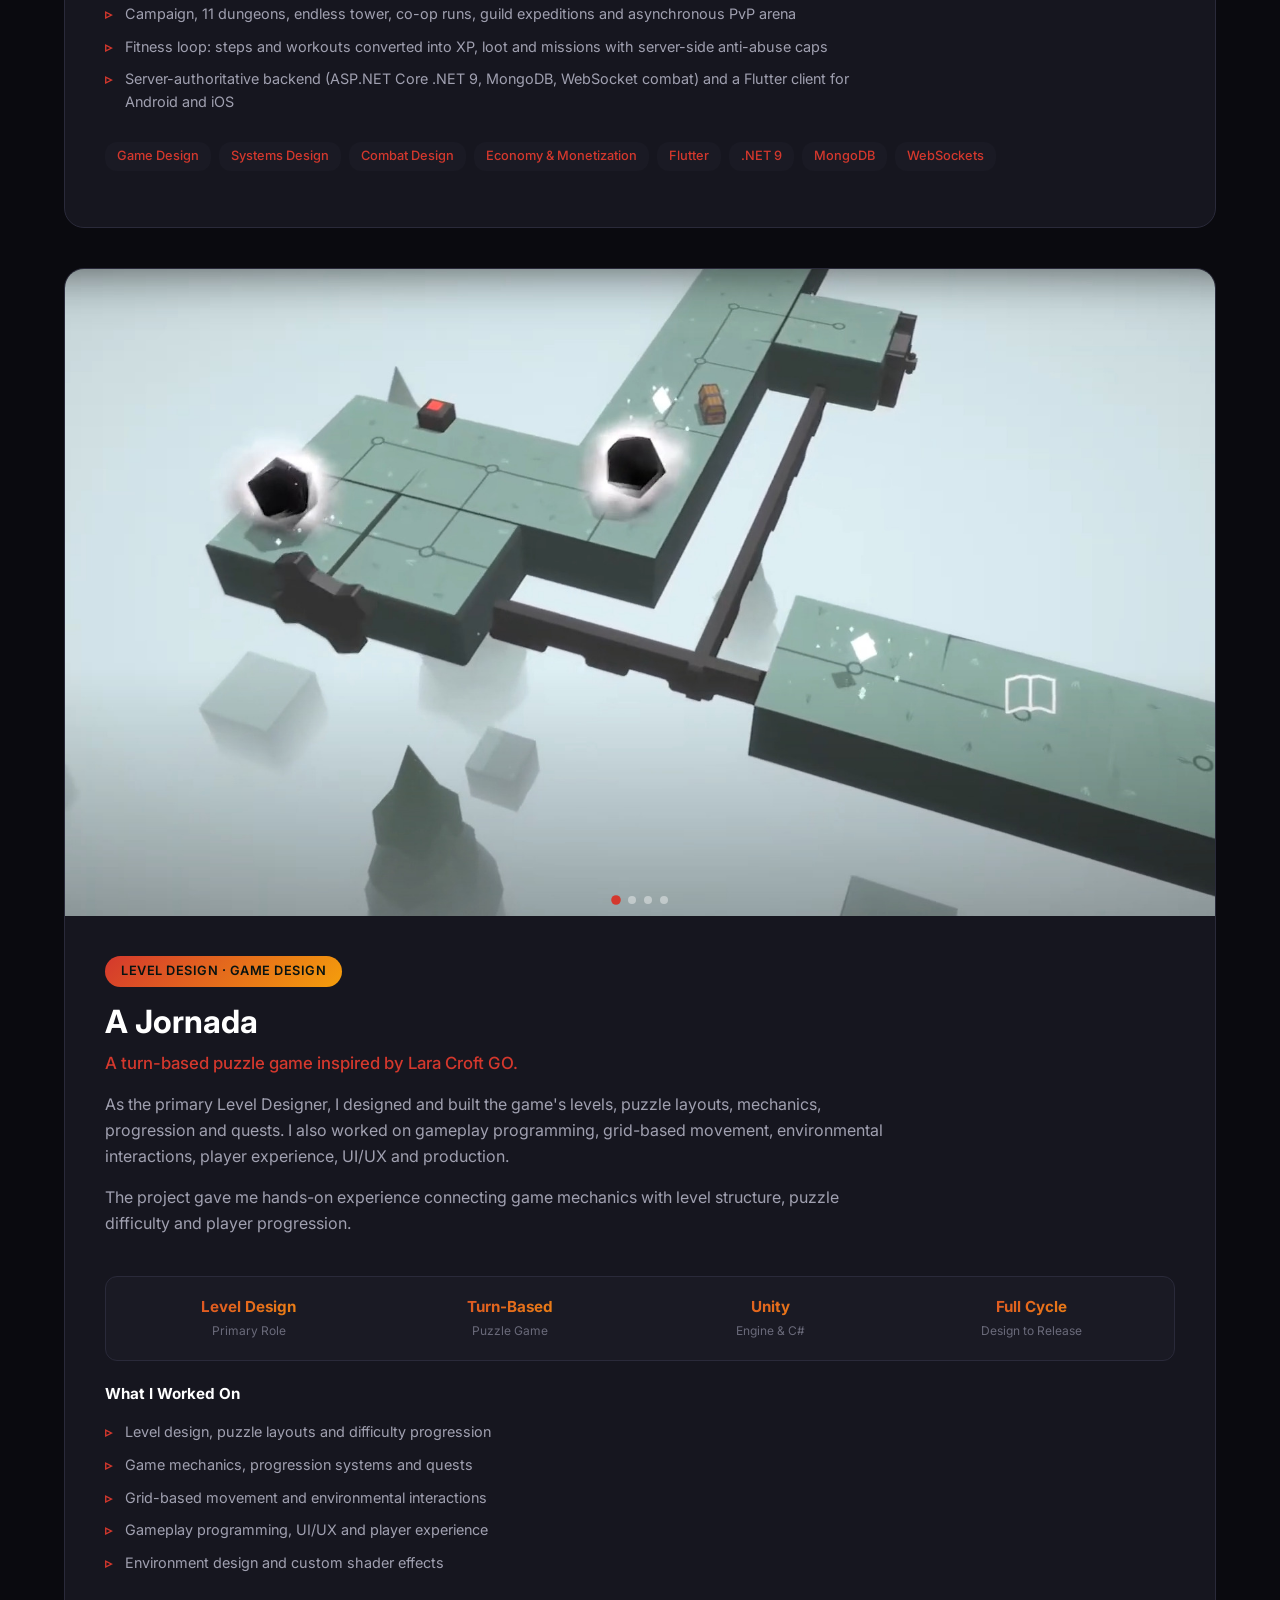
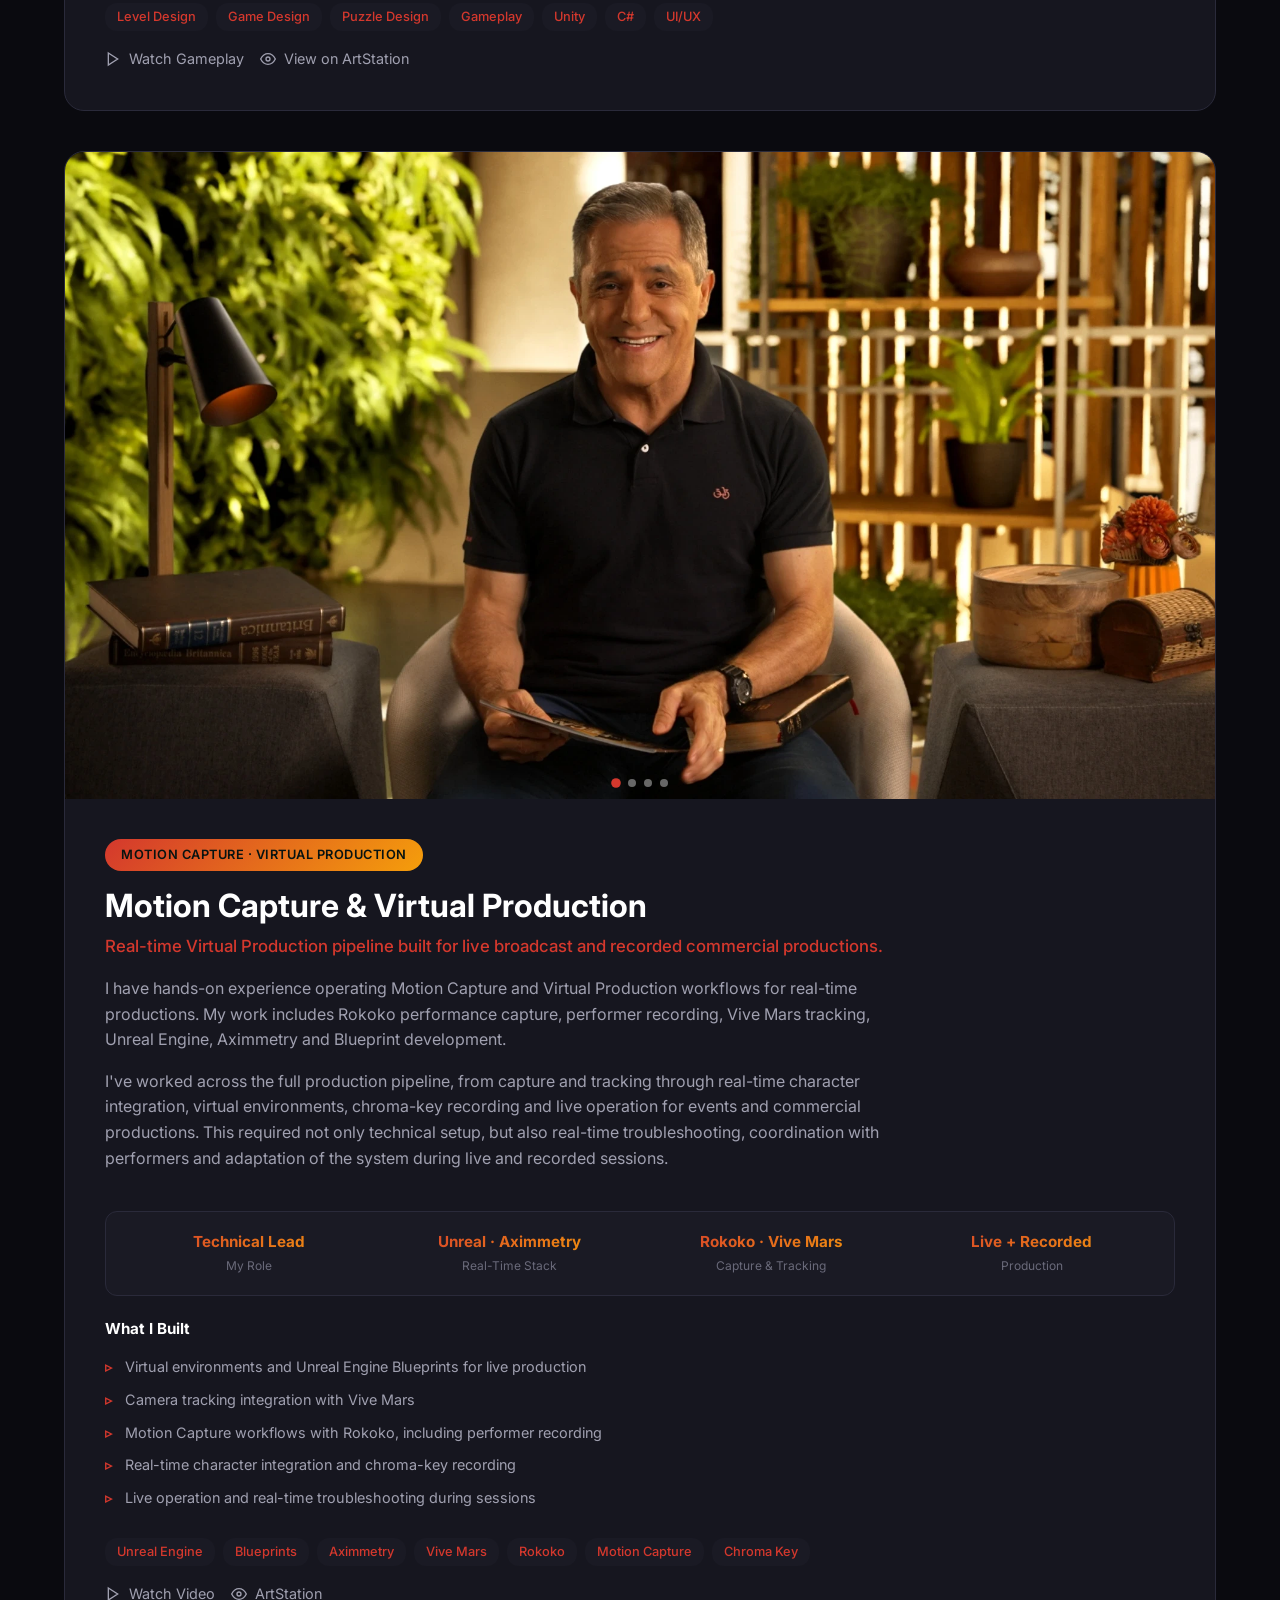
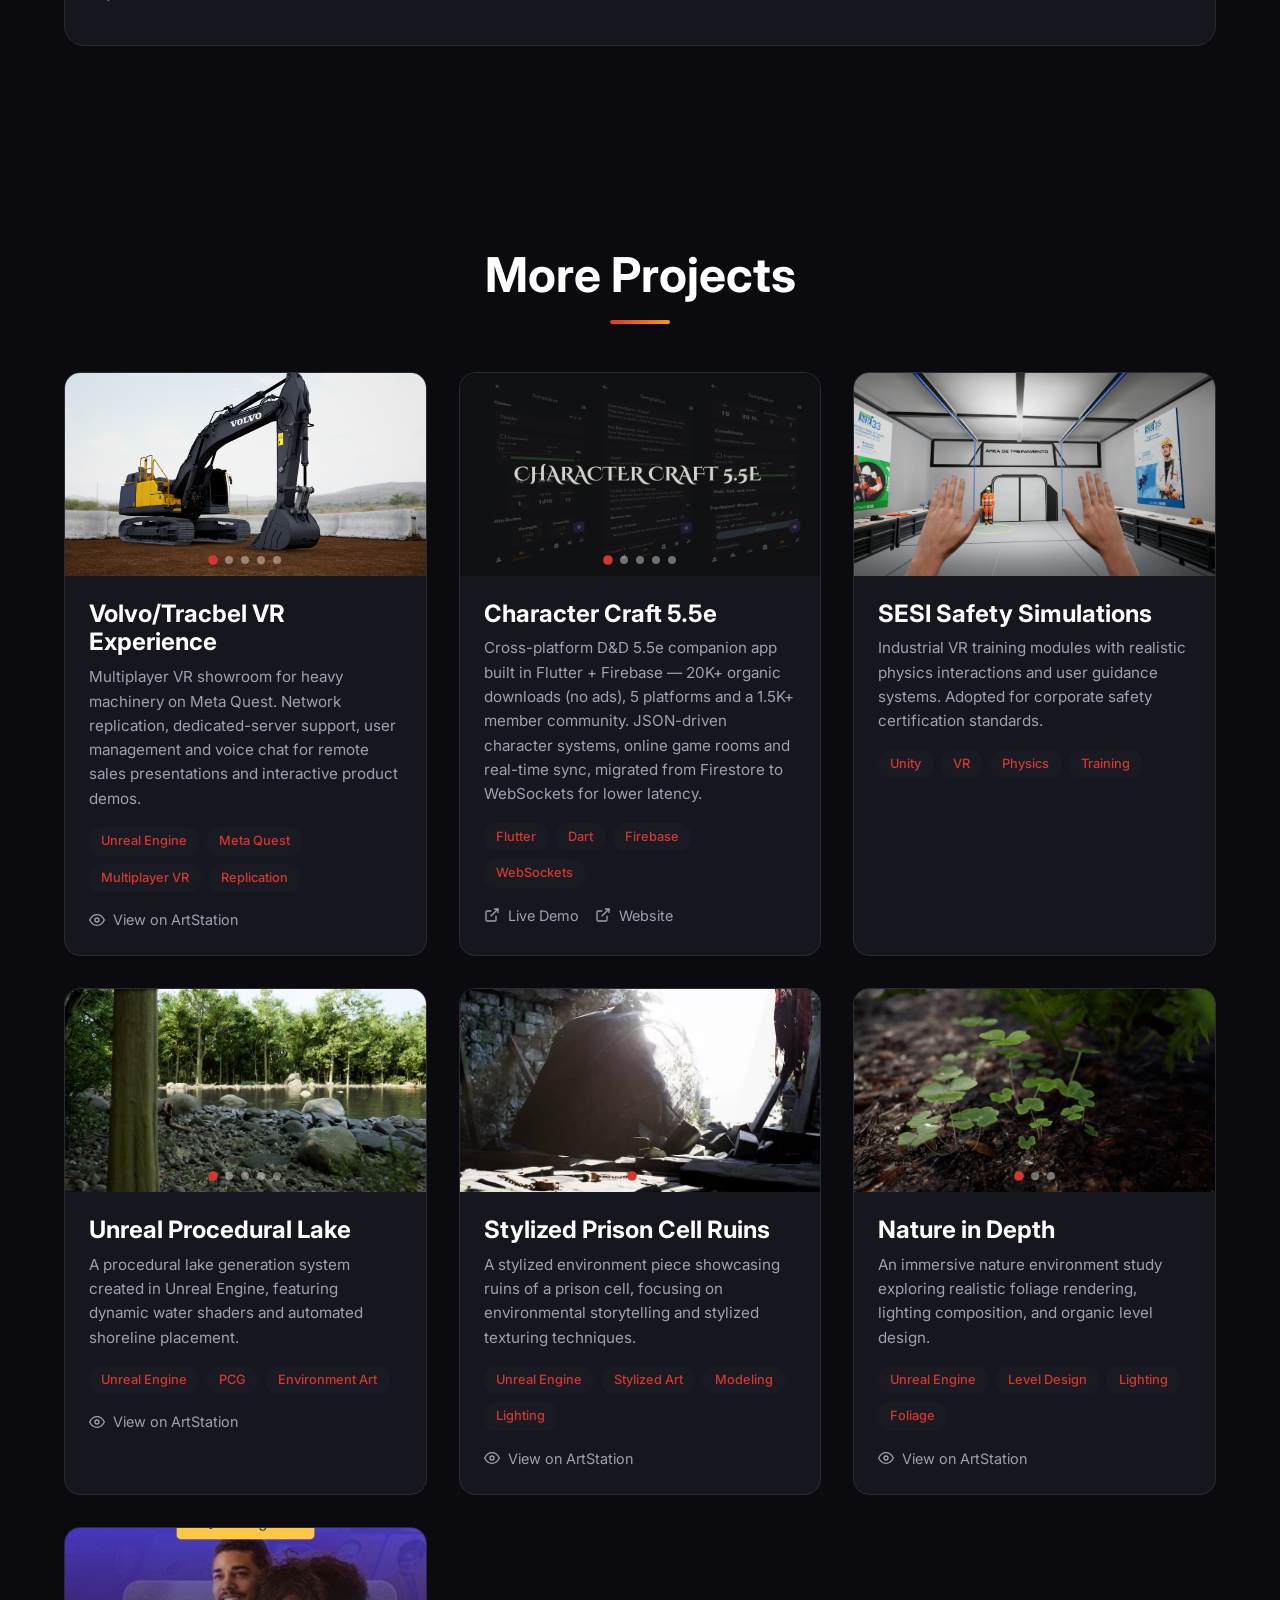
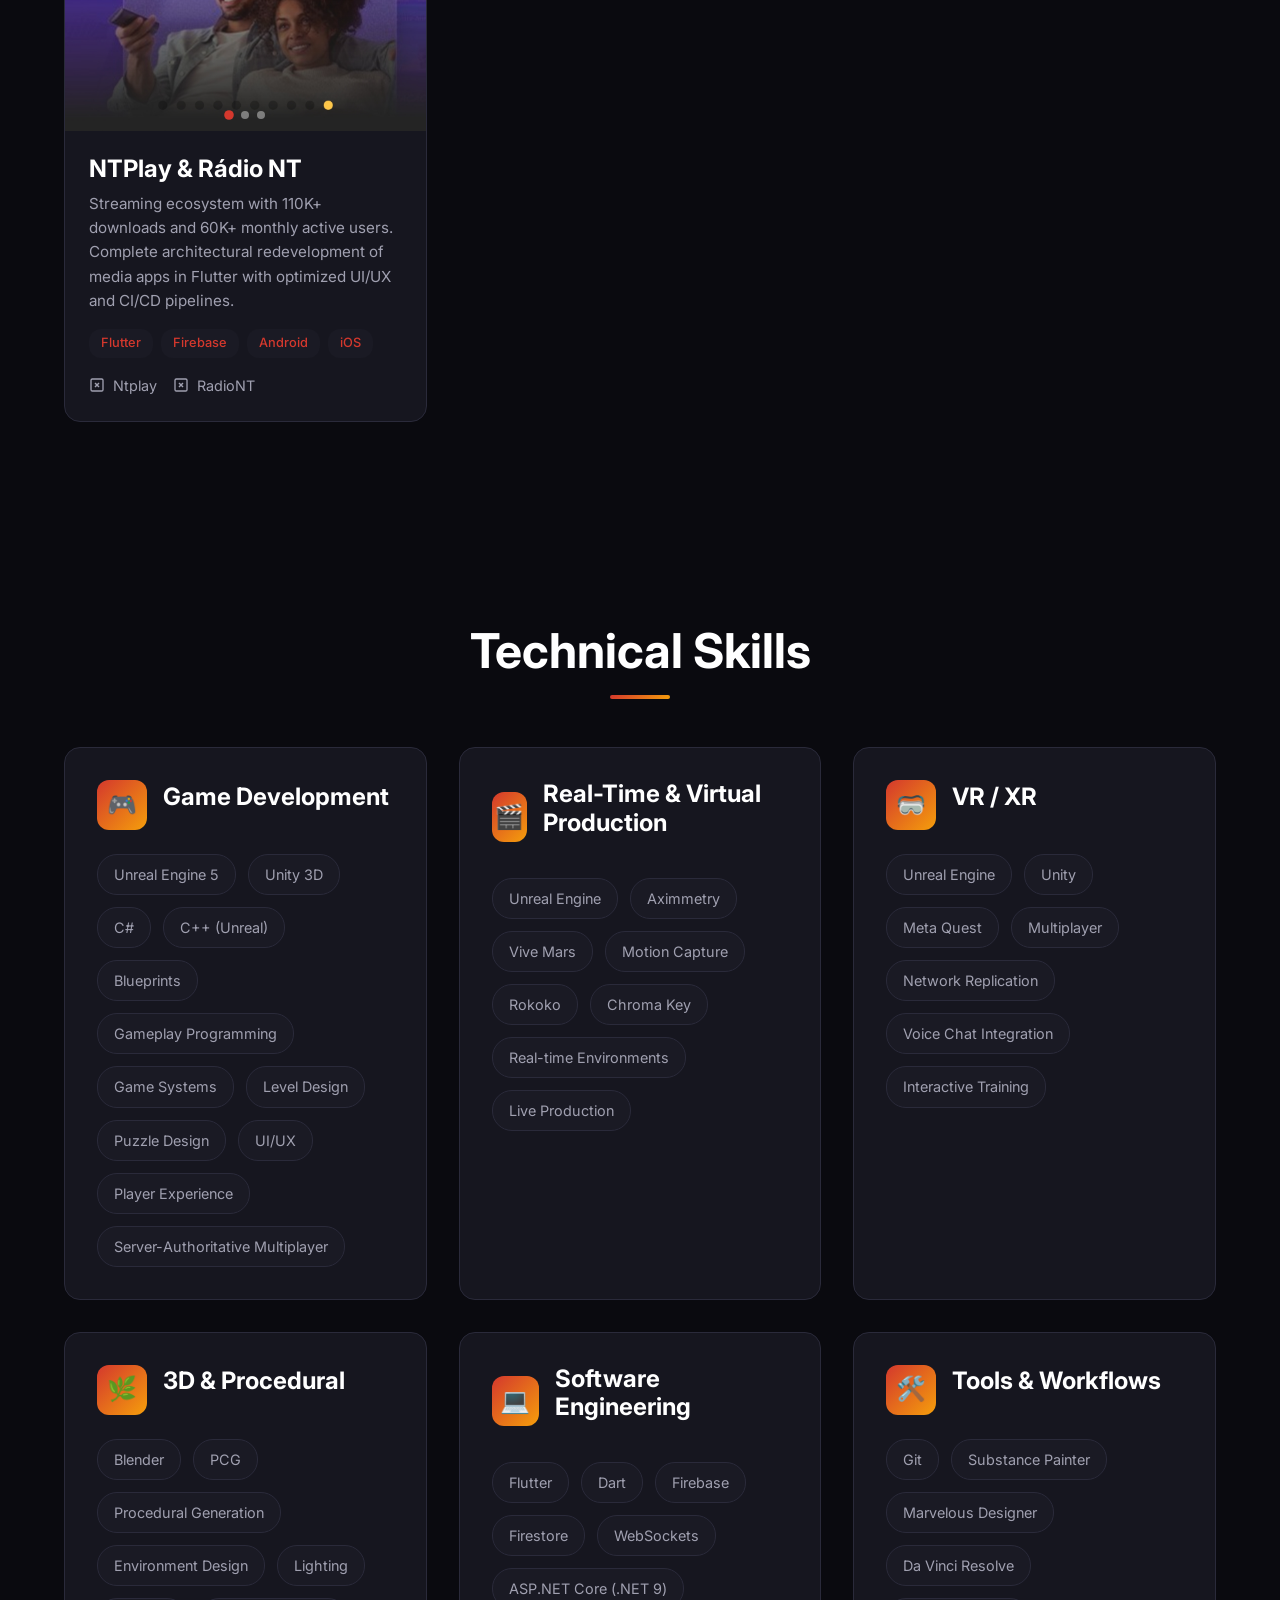
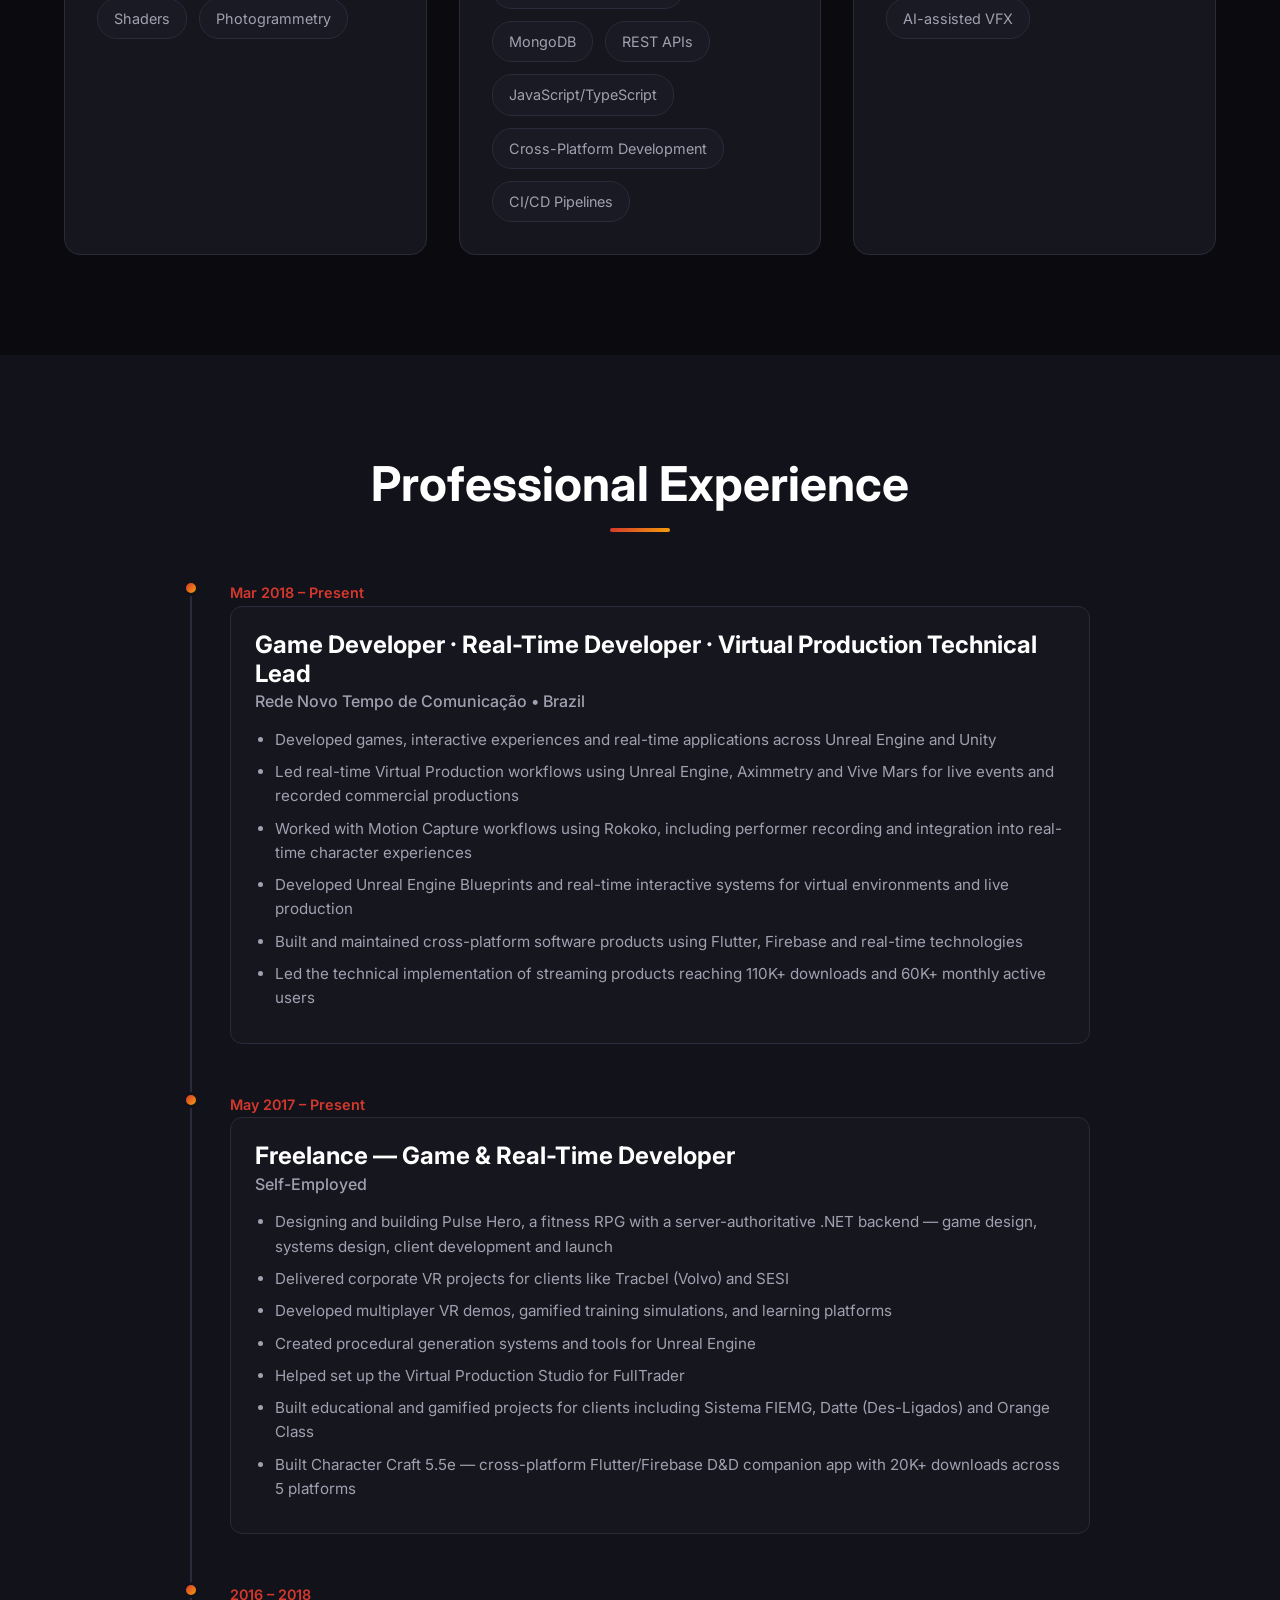
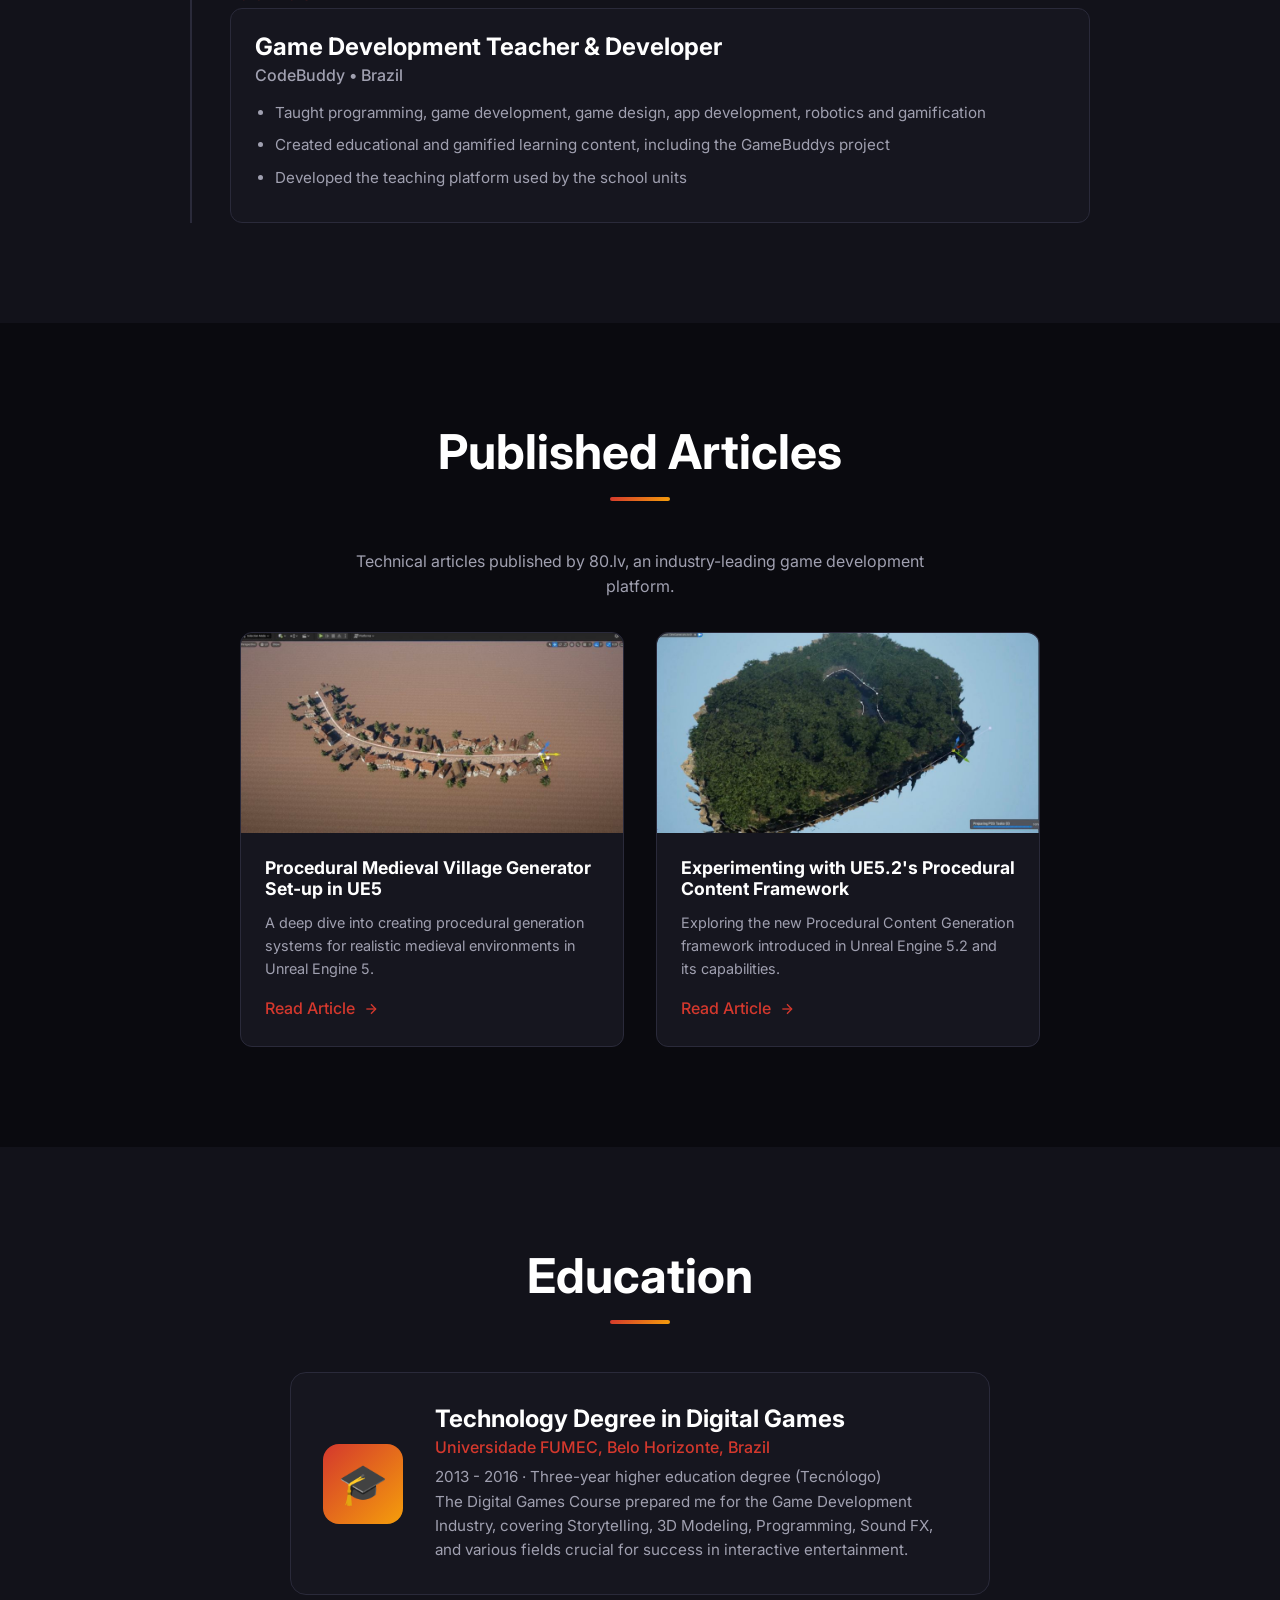
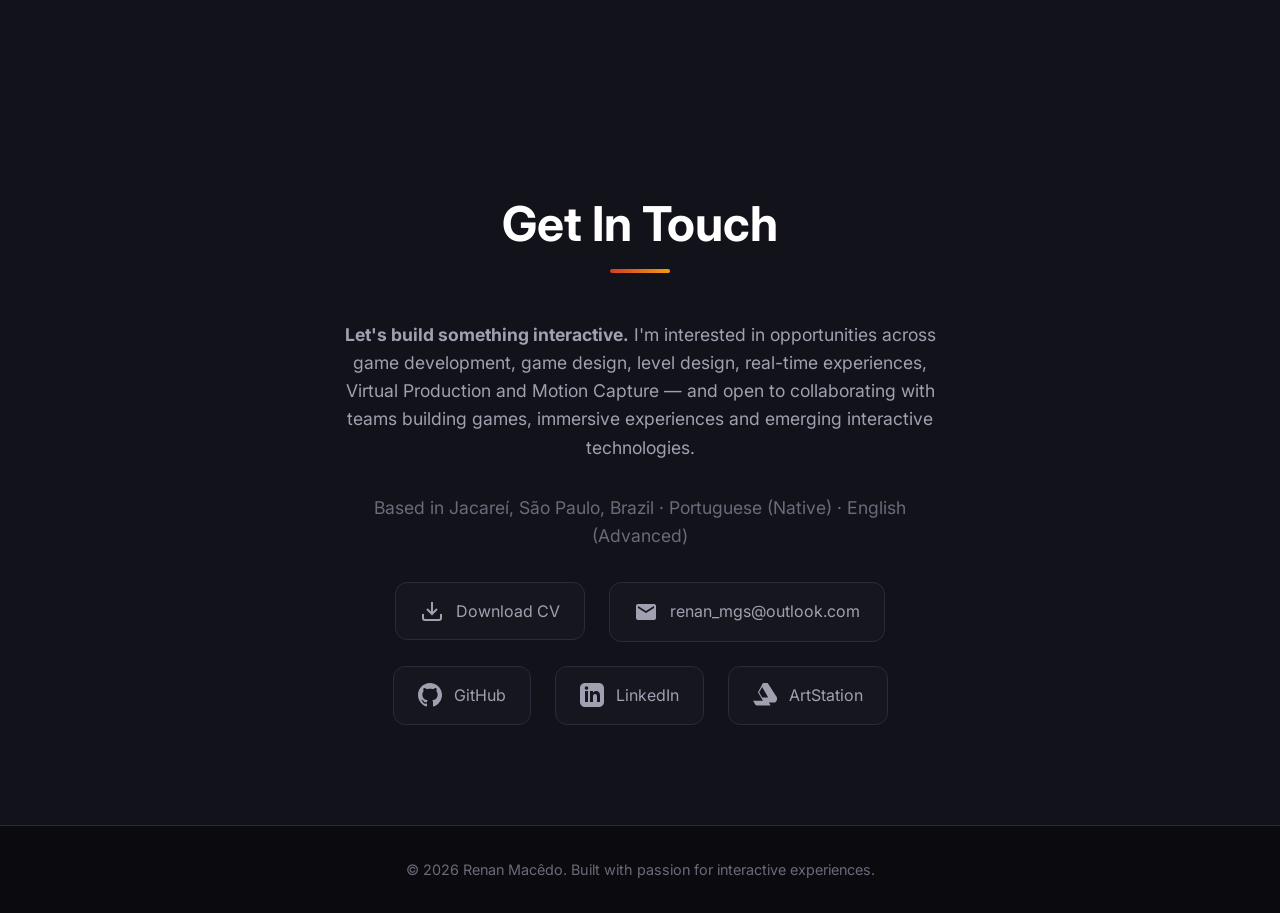
==== commit ac30c27a: "update" ====
--- a/index.html
+++ b/index.html
@@ -5,22 +5,22 @@
     <meta charset="UTF-8">
     <meta name="viewport" content="width=device-width, initial-scale=1.0">
     <meta name="description"
-        content="Renan Macêdo - Flutter & Game Developer with 10+ years building cross-platform apps (Android, iOS, macOS, Windows, Web) and interactive games. Creator of Character Craft 5.5e with 20K+ downloads.">
+        content="Renan Macêdo - Game Developer, Game Designer & Real-Time Developer with 10+ years across Unreal Engine, Unity, gameplay, Level Design, VR/XR, Motion Capture and Virtual Production, backed by a strong software engineering background.">
     <meta name="keywords"
-        content="Flutter Developer, Dart Developer, Cross-Platform App Developer, Mobile App Developer, Firebase Developer, Game Developer, Unity, Unreal Engine, VR Developer">
+        content="Game Developer, Game Designer, Level Designer, Real-Time Developer, Unreal Engine, Unity, Gameplay Programming, VR Developer, XR Developer, Virtual Production, Motion Capture, Flutter Developer">
     <meta name="author" content="Renan Macêdo">
     <meta name="robots" content="index, follow">
     <link rel="canonical" href="https://renanmgs.github.io">
 
     <!-- Open Graph -->
-    <meta property="og:title" content="Renan Macêdo - Flutter & Game Developer">
+    <meta property="og:title" content="Renan Macêdo - Game Developer, Game Designer & Real-Time Developer">
     <meta property="og:description"
-        content="Flutter & Game Developer with 10+ years building cross-platform apps and interactive games. Shipping across Android, iOS, macOS, Windows, and Web.">
+        content="Game Developer and Real-Time Developer with 10+ years across gameplay, Level Design, Unreal Engine, Unity, Motion Capture, Virtual Production and VR/XR — plus a strong software engineering background.">
     <meta property="og:type" content="website">
     <meta property="og:url" content="https://renanmgs.github.io">
     <meta property="og:image" content="https://renanmgs.github.io/assets/images/profile.png">
 
-    <title>Renan Macêdo | Game/App Developer</title>
+    <title>Renan Macêdo | Game Developer, Game Designer &amp; Real-Time Developer</title>
 
     <!-- Structured Data for Search Engines & Recruiter Bots -->
     <script type="application/ld+json">
@@ -29,9 +29,9 @@
         "@type": "Person",
         "name": "Renan Macêdo",
         "url": "https://renanmgs.github.io",
-        "jobTitle": "Game/App Developer",
-        "description": "Games and Mobile Apps developer with 10+ years building cross-platform experiences for Android, iOS, macOS, Windows, and Web.",
-        "knowsAbout": ["Flutter", "Dart", "Firebase", "Firestore", "Unity", "Unreal Engine", "Mobile App Development", "Cross-Platform Development", "Game Development", "VR Development", "CI/CD"],
+        "jobTitle": "Game Developer & Real-Time Developer",
+        "description": "Game Developer, Game Designer and Real-Time Developer with 10+ years across gameplay, Level Design, Unreal Engine, Unity, Motion Capture, Virtual Production, VR/XR and software engineering.",
+        "knowsAbout": ["Game Development", "Game Design", "Level Design", "Gameplay Programming", "Unreal Engine", "Unity", "C#", "Virtual Production", "Motion Capture", "VR Development", "XR", "Procedural Generation", "Real-Time Rendering", "Flutter", "Dart", "Firebase", "Cross-Platform Development"],
         "sameAs": [
             "https://github.com/renanmgs",
             "https://www.linkedin.com/in/renan-macedo-47a783192",
@@ -41,8 +41,12 @@
             "@type": "CollegeOrUniversity",
             "name": "Universidade FUMEC"
         },
+        "email": "renan_mgs@outlook.com",
+        "knowsLanguage": ["Portuguese", "English"],
         "address": {
             "@type": "PostalAddress",
+            "addressLocality": "Jacareí",
+            "addressRegion": "SP",
             "addressCountry": "BR"
         }
     }
@@ -70,10 +74,10 @@
             </a>
             <ul class="nav-links">
                 <li><a href="#about">About</a></li>
-                <li><a href="#spotlight">Spotlight</a></li>
+                <li><a href="#spotlight">Featured</a></li>
+                <li><a href="#projects">Projects</a></li>
                 <li><a href="#skills">Skills</a></li>
                 <li><a href="#experience">Experience</a></li>
-                <li><a href="#projects">Projects</a></li>
                 <li><a href="#articles">Articles</a></li>
                 <li><a href="#contact">Contact</a></li>
             </ul>
@@ -88,27 +92,32 @@
     <!-- Hero Section -->
     <section class="hero" id="hero">
         <div class="hero-background">
-            <div class="hero-bg-slide active" style="background-image: url('assets/images/projects/CC_Logo_Wide.png')"></div>
+            <div class="hero-bg-slide active" style="background-image: url('assets/images/projects/ajornada-1.jpg')"></div>
             <div class="hero-bg-slide" style="background-image: url('assets/images/projects/vp-1.webp')"></div>
             <div class="hero-bg-slide" style="background-image: url('assets/images/projects/tracbel-1.jpg')"></div>
-            <div class="hero-bg-slide" style="background-image: url('assets/images/projects/ajornada-1.jpg')"></div>
             <div class="hero-bg-slide" style="background-image: url('assets/images/projects/lake-1.jpg')"></div>
+            <div class="hero-bg-slide" style="background-image: url('assets/images/projects/CC_Logo_Wide.png')"></div>
         </div>
         <div class="container">
             <div class="hero-content">
                 <p class="hero-subtitle">Hello, I'm</p>
                 <h1 class="hero-title">Renan <span class="highlight">Macêdo</span></h1>
-                <p class="hero-jobtitle">Game/App Developer</p>
+                <p class="hero-jobtitle">Game Developer · Real-Time Developer · Game Designer</p>
                 <h2 style="font-size: 1.35rem; color: var(--text-secondary); font-weight: 500; margin-bottom: 1.2rem;">
-                    <span style="color: var(--accent-secondary);">App</span> Development with <span style="color: var(--accent-secondary);">Flutter</span> & <span style="color: var(--accent-secondary);">Game</span> Development in <span style="color: var(--accent-secondary);">Unity/Unreal</span>
+                    <span style="color: var(--accent-secondary);">Unreal Engine</span> · <span style="color: var(--accent-secondary);">Unity</span> · C# · Level Design · Gameplay · Motion Capture · Virtual Production
                 </h2>
                 <p class="hero-description">
-                    Game/App developer with 10+ years shipping cross-platform experiences. From rebuilding
-                    streaming platforms with 110K+ users to launching a tabletop game companion app with 20K+ organic downloads (zero ads)
-                    — I bring ideas to life across Consoles, Android, iOS, macOS, Windows, and Web.
+                    I build games and interactive experiences from concept to production. Game Developer and
+                    Real-Time Developer with 10+ years of experience across gameplay, Level Design, Unreal Engine,
+                    Unity, Motion Capture, Virtual Production, VR/XR and software engineering — from game design and
+                    prototyping to implementation, testing, live production and shipping.
+                </p>
+                <p class="hero-note">
+                    My software background in Flutter, real-time systems and cross-platform product development gives
+                    me an additional technical foundation for building complex interactive experiences.
                 </p>
                 <div class="hero-cta">
-                    <a href="#projects" class="btn btn-primary">
+                    <a href="#spotlight" class="btn btn-primary">
                         <svg width="20" height="20" viewBox="0 0 24 24" fill="none" stroke="currentColor"
                             stroke-width="2">
                             <path
@@ -117,7 +126,7 @@
                             <polyline points="3.27 6.96 12 12.01 20.73 6.96"></polyline>
                             <line x1="12" y1="22.08" x2="12" y2="12"></line>
                         </svg>
-                        View Projects
+                        View Work
                     </a>
                     <div class="cv-dropdown">
                         <button class="btn btn-secondary dropdown-toggle" id="cvDropdownBtn">
@@ -133,8 +142,8 @@
                             <a href="assets/Renan_Macedo_CV_International.pdf" download class="cv-dropdown-item">International (EN)</a>
                             <a href="assets/Renan_Macedo_CV_PTBR.pdf" download class="cv-dropdown-item">Português (PT-BR)</a>
                             <div class="cv-dropdown-separator">Specialized</div>
+                            <a href="assets/Renan_Macedo_GameDev_CV_EN.pdf" download class="cv-dropdown-item">Game Developer (EN)</a>
                             <a href="assets/Renan_Macedo_Flutter_CV_EN.pdf" download class="cv-dropdown-item">Flutter Developer (EN)</a>
-                            <a href="assets/Renan_Macedo_GameDev_CV_EN.pdf" download class="cv-dropdown-item">Game Developer (EN)</a>
                         </div>
                     </div>
                     <a href="#contact" class="btn btn-secondary">
@@ -166,278 +175,300 @@
                 <div class="about-stats fade-in">
                     <div class="stat-card">
                         <div class="stat-number">10+</div>
-                        <div class="stat-label">Years Experience</div>
+                        <div class="stat-label">Years Building Games &amp; Software</div>
                     </div>
                     <div class="stat-card">
                         <div class="stat-number">20K+</div>
-                        <div class="stat-label">Character Craft Downloads (1 year)</div>
+                        <div class="stat-label">Character Craft Downloads</div>
                     </div>
                     <div class="stat-card">
-                        <div class="stat-number">5</div>
-                        <div class="stat-label">Platforms Shipped</div>
+                        <div class="stat-number">110K+</div>
+                        <div class="stat-label">NTPlay Downloads</div>
                     </div>
                     <div class="stat-card">
-                        <div class="stat-number">10+</div>
-                        <div class="stat-label">Projects Delivered</div>
+                        <div class="stat-number">60K+</div>
+                        <div class="stat-label">Rádio NT Monthly Users</div>
                     </div>
                 </div>
                 <div class="about-text fade-in">
-                    <h3>Shipping Apps & Games Across Platforms</h3>
+                    <h3>Building Games, Interactive Systems and Real-Time Experiences</h3>
                     <p>
-                        I'm a Software (Games and Apps) Developer with over 10 years of experience building and shipping
-                        cross-platform applications for Android, iOS, macOS, Windows, and Web. I specialize in
-                        turning complex requirements into polished, production-ready experiences , from Frontend UI/UX to Backend architecture and real-time multiplayer systems.
+                        I'm a Game Developer and Software Developer with 10+ years of experience building and shipping
+                        interactive products.
                     </p>
                     <p>
-                        My background in game development gives me a unique edge — from real-time data
-                        synchronization and complex state management to engaging UI/UX design. I've redesigned
-                        streaming platforms serving 110K+ users, built a D&D companion app with 20K+ organic downloads (no ads) in 1 year,
-                        and delivered multiplayer VR experiences for enterprise clients like Volvo/Tracbel and SESI.
+                        My work sits at the intersection of game development, real-time technology and software
+                        engineering. I've worked with Unity and Unreal Engine across gameplay programming, game systems,
+                        Level Design, procedural generation, VR/XR, Motion Capture and Virtual Production.
                     </p>
                     <p>
-                        Whether it's building scalable mobile architectures or crafting immersive interactive
-                        experiences, I bring a product-focused mindset shaped by years of shipping across
-                        diverse platforms and industries.
+                        I've also spent years building production software, including cross-platform applications used by
+                        tens of thousands of people. That background taught me how to think beyond prototypes:
+                        architecture, testing, performance, deployment, live products and continuous iteration.
                     </p>
+                    <p>
+                        I'm especially interested in Game Design, Level Design and building experiences where technology
+                        supports interaction, storytelling and player experience.
+                    </p>
                 </div>
             </div>
         </div>
     </section>
 
-    <!-- Spotlight: Character Craft -->
+    <!-- Featured Work: Game Design & Virtual Production -->
     <section class="spotlight" id="spotlight">
         <div class="container">
-            <h2 class="section-title fade-in">Project Spotlight</h2>
-            <div class="spotlight-card fade-in">
-                <div class="spotlight-media">
-                    <div class="project-carousel" data-interval="4000">
-                        <div class="carousel-slides">
-                            <img src="assets/images/projects/charactercraft-1.jpg"
-                                alt="Character Craft 5.5e - Character Sheet" class="carousel-slide active">
-                            <img src="assets/images/projects/charactercraft-2.jpg"
-                                alt="Character Craft 5.5e - Multiplayer Sync" class="carousel-slide">
-                            <img src="assets/images/projects/charactercraft-3.jpg"
-                                alt="Character Craft 5.5e - Initiative Tracker" class="carousel-slide">
-                            <img src="assets/images/projects/charactercraft-4.jpg"
-                                alt="Character Craft 5.5e - Cross-Platform" class="carousel-slide">
-                            <img src="assets/images/projects/charactercraft-5.jpg"
-                                alt="Character Craft 5.5e - Firebase Backend" class="carousel-slide">
-                        </div>
-                        <div class="carousel-dots"></div>
-                    </div>
-                </div>
-                <div class="spotlight-content">
-                    <div class="spotlight-badge">Flutter + Firebase</div>
-                    <h3>Character Craft 5.5e</h3>
-                    <p class="spotlight-tagline">Cross-platform D&D 5.5e companion app — where Flutter meets tabletop gaming.</p>
-                    <p>
-                        Built from the ground up in Flutter with a Firebase/Firestore backend, Character Craft is a
-                        full-featured character sheet manager for D&D players and Dungeon Masters. It combines complex
-                        state management with real-time multiplayer synchronization, serving a growing community of
-                        tabletop RPG enthusiasts.
-                    </p>
-                    <div class="spotlight-metrics">
-                        <div class="spotlight-metric">
-                            <span class="spotlight-metric-number">20K+</span>
-                            <span class="spotlight-metric-label">Downloads</span>
-                        </div>
-                        <div class="spotlight-metric">
-                            <span class="spotlight-metric-number">5</span>
-                            <span class="spotlight-metric-label">Platforms</span>
-                        </div>
-                        <div class="spotlight-metric">
-                            <span class="spotlight-metric-number">1.5K+</span>
-                            <span class="spotlight-metric-label">Discord Members</span>
-                        </div>
-                        <div class="spotlight-metric">
-                            <span class="spotlight-metric-number">Real-Time</span>
-                            <span class="spotlight-metric-label">Multiplayer Sync</span>
-                        </div>
-                    </div>
-                    <div class="spotlight-features">
-                        <h4>Key Technical Highlights</h4>
-                        <ul>
-                            <li>Complete character sheet automation with complex rule engine</li>
-                            <li>Real-time online initiative tracker via Firestore</li>
-                            <li>Cross-platform multiplayer sync (Android, iOS, macOS, Windows, Web)</li>
-                            <li>FC5 XML database import and migration support</li>
-                            <li>CI/CD pipelines for multi-platform releases</li>
-                        </ul>
-                    </div>
-                    <div class="project-tech">
-                        <span>Flutter</span>
-                        <span>Dart</span>
-                        <span>Firebase</span>
-                        <span>Firestore</span>
-                        <span>State Management</span>
-                        <span>CI/CD</span>
-                    </div>
-                    <div class="project-links">
-                        <a href="https://charactercraftapp.com/" target="_blank" rel="noopener">
-                            <svg width="16" height="16" viewBox="0 0 24 24" fill="none" stroke="currentColor"
-                                stroke-width="2">
-                                <path d="M18 13v6a2 2 0 0 1-2 2H5a2 2 0 0 1-2-2V8a2 2 0 0 1 2-2h6"></path>
-                                <polyline points="15 3 21 3 21 9"></polyline>
-                                <line x1="10" y1="14" x2="21" y2="3"></line>
-                            </svg>
-                            Website
-                        </a>
-                        
-                    </div>
-                </div>
-            </div>
-        </div>
-    </section>
-
-    <!-- Skills Section -->
-    <section class="skills" id="skills">
-        <div class="container">
-            <h2 class="section-title fade-in">Technical Skills</h2>
-            <div class="skills-grid">
-                <div class="skill-category fade-in">
-                    <div class="skill-category-header">
-                        <div class="skill-icon">📱</div>
-                        <h3>Mobile & Desktop</h3>
-                    </div>
-                    <div class="skill-tags">
-                        <span class="skill-tag">Flutter</span>
-                        <span class="skill-tag">Dart</span>
-                        <span class="skill-tag">Android</span>
-                        <span class="skill-tag">iOS</span>
-                        <span class="skill-tag">macOS</span>
-                        <span class="skill-tag">Windows</span>
-                        <span class="skill-tag">State Management</span>
-                        <span class="skill-tag">Responsive UI</span>
-                        <span class="skill-tag">CI/CD Pipelines</span>
-                    </div>
-                </div>
-
-                <div class="skill-category fade-in">
-                    <div class="skill-category-header">
-                        <div class="skill-icon">🌐</div>
-                        <h3>Backend & Web</h3>
-                    </div>
-                    <div class="skill-tags">
-                        <span class="skill-tag">Firebase</span>
-                        <span class="skill-tag">Firestore</span>
-                        <span class="skill-tag">REST APIs</span>
-                        <span class="skill-tag">JavaScript</span>
-                        <span class="skill-tag">TypeScript</span>
-                        <span class="skill-tag">WordPress</span>
-                        <span class="skill-tag">PHP</span>
-                    </div>
-                </div>
-
-                <div class="skill-category fade-in">
-                    <div class="skill-category-header">
-                        <div class="skill-icon">🎮</div>
-                        <h3>Game Development</h3>
-                    </div>
-                    <div class="skill-tags">
-                        <span class="skill-tag">Unity 3D</span>
-                        <span class="skill-tag">Unreal Engine 5</span>
-                        <span class="skill-tag">C#</span>
-                        <span class="skill-tag">C++ (Unreal)</span>
-                        <span class="skill-tag">Multiplayer</span>
-                        <span class="skill-tag">Procedural Generation</span>
-                        <span class="skill-tag">UI/UX Systems</span>
-                        <span class="skill-tag">Shaders</span>
-                    </div>
-                </div>
-
-                <div class="skill-category fade-in">
-                    <div class="skill-category-header">
-                        <div class="skill-icon">🥽</div>
-                        <h3>VR/AR/XR</h3>
-                    </div>
-                    <div class="skill-tags">
-                        <span class="skill-tag">VR Development</span>
-                        <span class="skill-tag">AR Experiences</span>
-                        <span class="skill-tag">Immersive Training</span>
-                        <span class="skill-tag">Network Replication</span>
-                        <span class="skill-tag">Voice Chat Integration</span>
-                    </div>
-                </div>
-
-                <div class="skill-category fade-in">
-                    <div class="skill-category-header">
-                        <div class="skill-icon">🎬</div>
-                        <h3>Virtual Production</h3>
-                    </div>
-                    <div class="skill-tags">
-                        <span class="skill-tag">Aximmetry</span>
-                        <span class="skill-tag">Photogrammetry</span>
-                        <span class="skill-tag">Motion Capture</span>
-                        <span class="skill-tag">AI-assisted VFX</span>
-                        <span class="skill-tag">Real-time Environments</span>
-                    </div>
-                </div>
-
-                <div class="skill-category fade-in">
-                    <div class="skill-category-header">
-                        <div class="skill-icon">🛠️</div>
-                        <h3>Tools & Workflows</h3>
-                    </div>
-                    <div class="skill-tags">
-                        <span class="skill-tag">Git</span>
-                        <span class="skill-tag">Blender</span>
-                        <span class="skill-tag">Unreal Engine</span>
-                        <span class="skill-tag">Unity</span>
-                        <span class="skill-tag">Substance Painter</span>
-                        <span class="skill-tag">Marvelous Design</span>
-                        <span class="skill-tag">Da Vinci Resolve</span>
-                    </div>
-                </div>
-            </div>
-        </div>
-    </section>
-
-    <!-- Experience Section -->
-    <section class="experience" id="experience">
-        <div class="container">
-            <h2 class="section-title fade-in">Professional Experience</h2>
-            <div class="timeline">
-                <div class="timeline-item fade-in">
-                    <div class="timeline-dot"></div>
-                    <span class="timeline-date">Mar 2018 – Present</span>
-                    <div class="timeline-content">
-                        <h3>Mobile App & Game Developer</h3>
-                        <h4>Rede Novo Tempo de Comunicação • Brazil</h4>
-                        <ul>
-                            <li>Rebuilt and maintained cross-platform streaming apps in Flutter (NTPlay, Rádio NT) serving 110K+ users</li>
-                            <li>Integrated Firebase services (authentication, push notifications, analytics, Firestore)</li>
-                            <li>Led development of mobile games and internal applications for Android, iOS, and Web</li>
-                            <li>Implemented CI/CD pipelines for multi-platform app releases</li>
-                            <li>Implemented virtual production systems with Unreal Engine and Aximmetry</li>
-                            <li>Developed photogrammetry and motion capture workflows for real-time environments</li>
-                        </ul>
-                    </div>
-                </div>
-
-                <div class="timeline-item fade-in">
-                    <div class="timeline-dot"></div>
-                    <span class="timeline-date">May 2017 – Present</span>
-                    <div class="timeline-content">
-                        <h3>Freelance — App & Game Developer</h3>
-                        <h4>Self-Employed</h4>
-                        <ul>
-                            <li>Built Character Craft 5.5e — cross-platform Flutter/Firebase D&D app with 20K+ downloads across 5 platforms</li>
-                            <li>Delivered corporate VR projects for clients like Tracbel (Volvo) and SESI</li>
-                            <li>Developed multiplayer VR demos, gamified training simulations, and learning platforms</li>
-                            <li>Created procedural generation systems and tools for Unreal Engine</li>
-                            <li>Helped set up the Virtual Production Studio for FullTrader</li>
-                        </ul>
-                        <!-- <p>
-                            <a href="https://github.com/renanmgs" target="_blank" rel="noopener" class="contact-link">
-                                <svg viewBox="0 0 24 24" fill="currentColor">
-                                    <path
-                                        d="M12 0c-6.626 0-12 5.373-12 12 0 5.302 3.438 9.8 8.207 11.387.599.111.793-.261.793-.577v-2.234c-3.338.726-4.033-1.416-4.033-1.416-.546-1.387-1.333-1.756-1.333-1.756-1.089-.745.083-.729.083-.729 1.205.084 1.839 1.237 1.839 1.237 1.07 1.834 2.807 1.304 3.492.997.107-.775.418-1.305.762-1.604-2.665-.305-5.467-1.334-5.467-5.931 0-1.311.469-2.381 1.236-3.221-.124-.303-.535-1.524.117-3.176 0 0 1.008-.322 3.301 1.23.957-.266 1.983-.399 3.003-.404 1.02.005 2.047.138 3.006.404 2.291-1.552 3.297-1.23 3.297-1.23.653 1.653.242 2.874.118 3.176.77.84 1.235 1.911 1.235 3.221 0 4.609-2.807 5.624-5.479 5.921.43.372.823 1.102.823 2.222v3.293c0 .319.192.694.801.576 4.765-1.589 8.199-6.086 8.199-11.386 0-6.627-5.373-12-12-12z" />
-                                </svg>
-                                GitHub
-                            </a>
-                        </p> -->
-                    </div>
-                </div>
+            <h2 class="section-title fade-in">Featured Work</h2>
+            <div class="spotlight-stack">
+
+                <div class="spotlight-card fade-in">
+                    <div class="spotlight-media">
+                        <div class="project-carousel" data-interval="4500">
+                            <div class="carousel-slides">
+                                <img src="assets/images/projects/pulsehero-1.jpg"
+                                    alt="Pulse Hero - Key art" class="carousel-slide active">
+                                <img src="assets/images/projects/pulsehero-2.jpg"
+                                    alt="Pulse Hero - Missions, training and workouts" class="carousel-slide">
+                                <img src="assets/images/projects/pulsehero-3.jpg"
+                                    alt="Pulse Hero - Classes, skill ladder and shop" class="carousel-slide">
+                                <img src="assets/images/projects/pulsehero-4.jpg"
+                                    alt="Pulse Hero - Challenges and turn-based combat" class="carousel-slide">
+                            </div>
+                            <div class="carousel-dots"></div>
+                        </div>
+                    </div>
+                    <div class="spotlight-content">
+                        <div class="spotlight-badge">Game Design · Systems Design</div>
+                        <h3>Pulse Hero</h3>
+                        <p class="spotlight-tagline">A fitness RPG that turns real-world training into character
+                            progression — my current project, launching on Android and iOS.</p>
+                        <p>
+                            Steps and workouts become XP, loot and progression. I design the game — classes, skills,
+                            combat, economy, progression and season structure — and build it end to end, from the
+                            Flutter client to a server-authoritative backend.
+                        </p>
+                        <p>
+                            The design is documented and versioned: 40+ design documents covering classes, combat,
+                            dungeons, guilds, PvP, professions and monetization, plus a living balance sheet that is the
+                            single source of truth for tuning every class, skill and item.
+                        </p>
+                        <div class="spotlight-metrics">
+                            <div class="spotlight-metric">
+                                <span class="spotlight-metric-number">13</span>
+                                <span class="spotlight-metric-label">Playable Classes</span>
+                            </div>
+                            <div class="spotlight-metric">
+                                <span class="spotlight-metric-number">312</span>
+                                <span class="spotlight-metric-label">Skill-Tree Nodes</span>
+                            </div>
+                            <div class="spotlight-metric">
+                                <span class="spotlight-metric-number">106</span>
+                                <span class="spotlight-metric-label">Real Exercises Mapped</span>
+                            </div>
+                            <div class="spotlight-metric">
+                                <span class="spotlight-metric-number">1,300+</span>
+                                <span class="spotlight-metric-label">Automated Tests</span>
+                            </div>
+                        </div>
+                        <div class="spotlight-features">
+                            <h4>What I Design and Build</h4>
+                            <ul>
+                                <li>Class identity, skill trees and turn-based combat — 13 classes, 52 skills, 312 talent nodes</li>
+                                <li>Progression, economy, crafting and season-pass design backed by a documented balancing method</li>
+                                <li>Campaign, 11 dungeons, endless tower, co-op runs, guild expeditions and asynchronous PvP arena</li>
+                                <li>Fitness loop: steps and workouts converted into XP, loot and missions with server-side anti-abuse caps</li>
+                                <li>Server-authoritative backend (ASP.NET Core .NET 9, MongoDB, WebSocket combat) and a Flutter client for Android and iOS</li>
+                            </ul>
+                        </div>
+                        <div class="project-tech">
+                            <span>Game Design</span>
+                            <span>Systems Design</span>
+                            <span>Combat Design</span>
+                            <span>Economy &amp; Monetization</span>
+                            <span>Flutter</span>
+                            <span>.NET 9</span>
+                            <span>MongoDB</span>
+                            <span>WebSockets</span>
+                        </div>
+                    </div>
+                </div>
+
+                <div class="spotlight-card fade-in">
+                    <div class="spotlight-media">
+                        <div class="project-carousel" data-interval="4200">
+                            <div class="carousel-slides">
+                                <img src="assets/images/projects/ajornada-1.jpg"
+                                    alt="A Jornada - Level Design" class="carousel-slide active">
+                                <img src="assets/images/projects/ajornada-2.jpg"
+                                    alt="A Jornada - Puzzle Layout" class="carousel-slide">
+                                <img src="assets/images/projects/ajornada-3.jpg"
+                                    alt="A Jornada - Grid-Based Movement" class="carousel-slide">
+                                <img src="assets/images/projects/ajornada-4.jpg"
+                                    alt="A Jornada - Environment" class="carousel-slide">
+                            </div>
+                            <div class="carousel-dots"></div>
+                        </div>
+                    </div>
+                    <div class="spotlight-content">
+                        <div class="spotlight-badge">Level Design · Game Design</div>
+                        <h3>A Jornada</h3>
+                        <p class="spotlight-tagline">A turn-based puzzle game inspired by Lara Croft GO.</p>
+                        <p>
+                            As the primary Level Designer, I designed and built the game's levels, puzzle layouts,
+                            mechanics, progression and quests. I also worked on gameplay programming, grid-based
+                            movement, environmental interactions, player experience, UI/UX and production.
+                        </p>
+                        <p>
+                            The project gave me hands-on experience connecting game mechanics with level structure,
+                            puzzle difficulty and player progression.
+                        </p>
+                        <div class="spotlight-metrics">
+                            <div class="spotlight-metric">
+                                <span class="spotlight-metric-number spotlight-metric-text">Level Design</span>
+                                <span class="spotlight-metric-label">Primary Role</span>
+                            </div>
+                            <div class="spotlight-metric">
+                                <span class="spotlight-metric-number spotlight-metric-text">Turn-Based</span>
+                                <span class="spotlight-metric-label">Puzzle Game</span>
+                            </div>
+                            <div class="spotlight-metric">
+                                <span class="spotlight-metric-number spotlight-metric-text">Unity</span>
+                                <span class="spotlight-metric-label">Engine &amp; C#</span>
+                            </div>
+                            <div class="spotlight-metric">
+                                <span class="spotlight-metric-number spotlight-metric-text">Full Cycle</span>
+                                <span class="spotlight-metric-label">Design to Release</span>
+                            </div>
+                        </div>
+                        <div class="spotlight-features">
+                            <h4>What I Worked On</h4>
+                            <ul>
+                                <li>Level design, puzzle layouts and difficulty progression</li>
+                                <li>Game mechanics, progression systems and quests</li>
+                                <li>Grid-based movement and environmental interactions</li>
+                                <li>Gameplay programming, UI/UX and player experience</li>
+                                <li>Environment design and custom shader effects</li>
+                            </ul>
+                        </div>
+                        <div class="project-tech">
+                            <span>Level Design</span>
+                            <span>Game Design</span>
+                            <span>Puzzle Design</span>
+                            <span>Gameplay</span>
+                            <span>Unity</span>
+                            <span>C#</span>
+                            <span>UI/UX</span>
+                        </div>
+                        <div class="project-links">
+                            <a href="https://www.youtube.com/watch?v=R7b2inrkZN0" target="_blank" rel="noopener">
+                                <svg width="16" height="16" viewBox="0 0 24 24" fill="none" stroke="currentColor"
+                                    stroke-width="2">
+                                    <polygon points="5 3 19 12 5 21 5 3"></polygon>
+                                </svg>
+                                Watch Gameplay
+                            </a>
+                            <a href="https://renan_mgs.artstation.com/projects/rJDODL" target="_blank" rel="noopener">
+                                <svg width="16" height="16" viewBox="0 0 24 24" fill="none" stroke="currentColor"
+                                    stroke-width="2">
+                                    <path d="M1 12s4-8 11-8 11 8 11 8-4 8-11 8-11-8-11-8z"></path>
+                                    <circle cx="12" cy="12" r="3"></circle>
+                                </svg>
+                                View on ArtStation
+                            </a>
+                        </div>
+                    </div>
+                </div>
+
+                <div class="spotlight-card fade-in">
+                    <div class="spotlight-media">
+                        <div class="project-carousel" data-interval="5000">
+                            <div class="carousel-slides">
+                                <img src="assets/images/projects/vp-1.webp"
+                                    alt="Virtual Production - Real-time virtual environment" class="carousel-slide active">
+                                <img src="assets/images/projects/vp-2.webp"
+                                    alt="Virtual Production - Live studio setup" class="carousel-slide">
+                                <img src="assets/images/projects/vp-3.webp"
+                                    alt="Virtual Production - Camera tracking" class="carousel-slide">
+                                <img src="assets/images/projects/vp-4.webp"
+                                    alt="Virtual Production - Real-time rendering" class="carousel-slide">
+                            </div>
+                            <div class="carousel-dots"></div>
+                        </div>
+                    </div>
+                    <div class="spotlight-content">
+                        <div class="spotlight-badge">Motion Capture · Virtual Production</div>
+                        <h3>Motion Capture &amp; Virtual Production</h3>
+                        <p class="spotlight-tagline">Real-time Virtual Production pipeline built for live broadcast and
+                            recorded commercial productions.</p>
+                        <p>
+                            I have hands-on experience operating Motion Capture and Virtual Production workflows for
+                            real-time productions. My work includes Rokoko performance capture, performer recording,
+                            Vive Mars tracking, Unreal Engine, Aximmetry and Blueprint development.
+                        </p>
+                        <p>
+                            I've worked across the full production pipeline, from capture and tracking through real-time
+                            character integration, virtual environments, chroma-key recording and live operation for
+                            events and commercial productions. This required not only technical setup, but also
+                            real-time troubleshooting, coordination with performers and adaptation of the system during
+                            live and recorded sessions.
+                        </p>
+                        <div class="spotlight-metrics">
+                            <div class="spotlight-metric">
+                                <span class="spotlight-metric-number spotlight-metric-text">Technical Lead</span>
+                                <span class="spotlight-metric-label">My Role</span>
+                            </div>
+                            <div class="spotlight-metric">
+                                <span class="spotlight-metric-number spotlight-metric-text">Unreal · Aximmetry</span>
+                                <span class="spotlight-metric-label">Real-Time Stack</span>
+                            </div>
+                            <div class="spotlight-metric">
+                                <span class="spotlight-metric-number spotlight-metric-text">Rokoko · Vive Mars</span>
+                                <span class="spotlight-metric-label">Capture &amp; Tracking</span>
+                            </div>
+                            <div class="spotlight-metric">
+                                <span class="spotlight-metric-number spotlight-metric-text">Live + Recorded</span>
+                                <span class="spotlight-metric-label">Production</span>
+                            </div>
+                        </div>
+                        <div class="spotlight-features">
+                            <h4>What I Built</h4>
+                            <ul>
+                                <li>Virtual environments and Unreal Engine Blueprints for live production</li>
+                                <li>Camera tracking integration with Vive Mars</li>
+                                <li>Motion Capture workflows with Rokoko, including performer recording</li>
+                                <li>Real-time character integration and chroma-key recording</li>
+                                <li>Live operation and real-time troubleshooting during sessions</li>
+                            </ul>
+                        </div>
+                        <div class="project-tech">
+                            <span>Unreal Engine</span>
+                            <span>Blueprints</span>
+                            <span>Aximmetry</span>
+                            <span>Vive Mars</span>
+                            <span>Rokoko</span>
+                            <span>Motion Capture</span>
+                            <span>Chroma Key</span>
+                        </div>
+                        <div class="project-links">
+                            <a href="https://www.youtube.com/watch?v=JDKF9mtlYRU" target="_blank" rel="noopener">
+                                <svg width="16" height="16" viewBox="0 0 24 24" fill="none" stroke="currentColor"
+                                    stroke-width="2">
+                                    <polygon points="5 3 19 12 5 21 5 3"></polygon>
+                                </svg>
+                                Watch Video
+                            </a>
+                            <a href="https://www.artstation.com/renanmgs" target="_blank" rel="noopener">
+                                <svg width="16" height="16" viewBox="0 0 24 24" fill="none" stroke="currentColor"
+                                    stroke-width="2">
+                                    <path d="M1 12s4-8 11-8 11 8 11 8-4 8-11 8-11-8-11-8z"></path>
+                                    <circle cx="12" cy="12" r="3"></circle>
+                                </svg>
+                                ArtStation
+                            </a>
+                        </div>
+                    </div>
+                </div>
+
             </div>
         </div>
     </section>
@@ -445,8 +476,48 @@
     <!-- Projects Section -->
     <section class="projects" id="projects">
         <div class="container">
-            <h2 class="section-title fade-in">Featured Projects</h2>
+            <h2 class="section-title fade-in">More Projects</h2>
             <div class="projects-grid">
+
+                <article class="project-card fade-in">
+                    <div class="project-carousel" data-interval="4500">
+                        <div class="carousel-slides">
+                            <img src="assets/images/projects/tracbel-1.jpg" alt="Tracbel VR - Screenshot 1"
+                                class="carousel-slide active">
+                            <img src="assets/images/projects/tracbel-2.jpg" alt="Tracbel VR - Screenshot 2"
+                                class="carousel-slide">
+                            <img src="assets/images/projects/tracbel-3.jpg" alt="Tracbel VR - Screenshot 3"
+                                class="carousel-slide">
+                            <img src="assets/images/projects/tracbel-4.jpg" alt="Tracbel VR - Screenshot 4"
+                                class="carousel-slide">
+                            <img src="assets/images/projects/tracbel-5.jpg" alt="Tracbel VR - Screenshot 5"
+                                class="carousel-slide">
+                        </div>
+                        <div class="carousel-dots"></div>
+                    </div>
+                    <div class="project-content">
+                        <h3>Volvo/Tracbel VR Experience</h3>
+                        <p>Multiplayer VR showroom for heavy machinery on Meta Quest. Network replication,
+                            dedicated-server support, user management and voice chat for remote sales presentations and
+                            interactive product demos.</p>
+                        <div class="project-tech">
+                            <span>Unreal Engine</span>
+                            <span>Meta Quest</span>
+                            <span>Multiplayer VR</span>
+                            <span>Replication</span>
+                        </div>
+                        <div class="project-links">
+                            <a href="https://www.artstation.com/renan_mgs" target="_blank" rel="noopener">
+                                <svg width="16" height="16" viewBox="0 0 24 24" fill="none" stroke="currentColor"
+                                    stroke-width="2">
+                                    <path d="M1 12s4-8 11-8 11 8 11 8-4 8-11 8-11-8-11-8z"></path>
+                                    <circle cx="12" cy="12" r="3"></circle>
+                                </svg>
+                                View on ArtStation
+                            </a>
+                        </div>
+                    </div>
+                </article>
 
                 <article class="project-card fade-in">
                     <div class="project-carousel" data-interval="4000">
@@ -466,13 +537,14 @@
                     </div>
                     <div class="project-content">
                         <h3>Character Craft 5.5e</h3>
-                        <p>A companion app for D&D players and DMs with 20,000+ organic downloads in 1 year — no ads. Features real-time
-                            data synchronization for instant character sheet updates, and cross-platform multiplayer!</p>
+                        <p>Cross-platform D&D 5.5e companion app built in Flutter + Firebase — 20K+ organic downloads
+                            (no ads), 5 platforms and a 1.5K+ member community. JSON-driven character systems, online
+                            game rooms and real-time sync, migrated from Firestore to WebSockets for lower latency.</p>
                         <div class="project-tech">
                             <span>Flutter</span>
+                            <span>Dart</span>
                             <span>Firebase</span>
-                            <span>Firestore</span>
-                            <span>Dart</span>
+                            <span>WebSockets</span>
                         </div>
                         <div class="project-links">
                             <a href="https://renanmgs.github.io/CharacterCraft_5.5e_Public/" target="_blank"
@@ -485,135 +557,14 @@
                                 </svg>
                                 Live Demo
                             </a>
-                        </div>
-                    </div>
-                </article>
-
-                <article class="project-card fade-in">
-                    <div class="project-carousel" data-interval="5000">
-                        <div class="carousel-slides">
-                            <img src="assets/images/projects/ntplay-1.jpg" alt="NTPlay - Screenshot 1"
-                                class="carousel-slide active">
-                            <img src="assets/images/projects/ntplay-2.jpg" alt="NTPlay - Screenshot 2"
-                                class="carousel-slide">
-                            <img src="assets/images/projects/ntplay-3.jpg" alt="NTPlay - Screenshot 3"
-                                class="carousel-slide">
-                        </div>
-                        <div class="carousel-dots"></div>
-                    </div>
-                    <div class="project-content">
-                        <h3>NTPlay & Rádio NT</h3>
-                        <p>Streaming ecosystem serving 110K+ users. Complete architectural redevelopment of
-                            media apps in Flutter with optimized UI/UX and CI/CD pipelines.</p>
-                        <div class="project-tech">
-                            <span>Flutter</span>
-                            <span>Firebase</span>
-                            <span>Android</span>
-                            <span>iOS</span>
-                        </div>
-                        <div class="project-links">
-                            <a href="https://web.archive.org/web/20250321144718/https://play.google.com/store/apps/details?id=com.ntplay.app"
-                                target="_blank" rel="noopener">
-                                <svg width="16" height="16" viewBox="0 0 24 24" fill="none" stroke="currentColor"
-                                    stroke-width="2">
-                                    <rect x="3" y="3" width="18" height="18" rx="2" ry="2"></rect>
-                                    <line x1="9" y1="9" x2="15" y2="15"></line>
-                                    <line x1="15" y1="9" x2="9" y2="15"></line>
-                                </svg>
-                                Ntplay
-                            </a>
-                            <a href="https://play.google.com/store/apps/details?id=com.novotempo.radio" target="_blank"
-                                rel="noopener">
-                                <svg width="16" height="16" viewBox="0 0 24 24" fill="none" stroke="currentColor"
-                                    stroke-width="2">
-                                    <rect x="3" y="3" width="18" height="18" rx="2" ry="2"></rect>
-                                    <line x1="9" y1="9" x2="15" y2="15"></line>
-                                    <line x1="15" y1="9" x2="9" y2="15"></line>
-                                </svg>
-                                RadioNT
-                            </a>
-                        </div>
-                    </div>
-                </article>
-
-                <article class="project-card fade-in">
-                    <div class="project-carousel" data-interval="4500">
-                        <div class="carousel-slides">
-                            <img src="assets/images/projects/tracbel-1.jpg" alt="Tracbel VR - Screenshot 1"
-                                class="carousel-slide active">
-                            <img src="assets/images/projects/tracbel-2.jpg" alt="Tracbel VR - Screenshot 2"
-                                class="carousel-slide">
-                            <img src="assets/images/projects/tracbel-3.jpg" alt="Tracbel VR - Screenshot 3"
-                                class="carousel-slide">
-                            <img src="assets/images/projects/tracbel-4.jpg" alt="Tracbel VR - Screenshot 4"
-                                class="carousel-slide">
-                            <img src="assets/images/projects/tracbel-5.jpg" alt="Tracbel VR - Screenshot 5"
-                                class="carousel-slide">
-                        </div>
-                        <div class="carousel-dots"></div>
-                    </div>
-                    <div class="project-content">
-                        <h3>Volvo/Tracbel VR Experience</h3>
-                        <p>Multiplayer VR showroom for heavy machinery. Features real-time network replication and voice
-                            chat for remote sales presentations and interactive product demos.</p>
-                        <div class="project-tech">
-                            <span>Unreal Engine</span>
-                            <span>VR</span>
-                            <span>Multiplayer</span>
-                            <span>C++</span>
-                        </div>
-                        <div class="project-links">
-                            <a href="https://www.artstation.com/renanmgs" target="_blank" rel="noopener">
-                                <svg width="16" height="16" viewBox="0 0 24 24" fill="none" stroke="currentColor"
-                                    stroke-width="2">
-                                    <path d="M1 12s4-8 11-8 11 8 11 8-4 8-11 8-11-8-11-8z"></path>
-                                    <circle cx="12" cy="12" r="3"></circle>
-                                </svg>
-                                View on ArtStation
-                            </a>
-                        </div>
-                    </div>
-                </article>
-
-                <article class="project-card fade-in">
-                    <div class="project-carousel" data-interval="4200">
-                        <div class="carousel-slides">
-                            <img src="assets/images/projects/ajornada-1.jpg" alt="A Jornada - Screenshot 1"
-                                class="carousel-slide active">
-                            <img src="assets/images/projects/ajornada-2.jpg" alt="A Jornada - Screenshot 2"
-                                class="carousel-slide">
-                            <img src="assets/images/projects/ajornada-3.jpg" alt="A Jornada - Screenshot 3"
-                                class="carousel-slide">
-                            <img src="assets/images/projects/ajornada-4.jpg" alt="A Jornada - Screenshot 4"
-                                class="carousel-slide">
-                        </div>
-                        <div class="carousel-dots"></div>
-                    </div>
-                    <div class="project-content">
-                        <h3>"A Jornada" - Learn & Puzzle</h3>
-                        <p>Lara Croft GO-inspired puzzle game. Led full-cycle development including grid-based movement
-                            mechanics, environment design, and custom shader effects.</p>
-                        <div class="project-tech">
-                            <span>Unity</span>
-                            <span>C#</span>
-                            <span>Shaders</span>
-                            <span>UI/UX</span>
-                        </div>
-                        <div class="project-links">
-                            <a href="https://www.youtube.com/watch?v=R7b2inrkZN0" target="_blank" rel="noopener">
-                                <svg width="16" height="16" viewBox="0 0 24 24" fill="none" stroke="currentColor"
-                                    stroke-width="2">
-                                    <polygon points="5 3 19 12 5 21 5 3"></polygon>
-                                </svg>
-                                Watch Gameplay
-                            </a>
-                            <a href="https://renan_mgs.artstation.com/projects/rJDODL" target="_blank" rel="noopener">
-                                <svg width="16" height="16" viewBox="0 0 24 24" fill="none" stroke="currentColor"
-                                    stroke-width="2">
-                                    <path d="M1 12s4-8 11-8 11 8 11 8-4 8-11 8-11-8-11-8z"></path>
-                                    <circle cx="12" cy="12" r="3"></circle>
-                                </svg>
-                                View on ArtStation
+                            <a href="https://charactercraftapp.com/" target="_blank" rel="noopener">
+                                <svg width="16" height="16" viewBox="0 0 24 24" fill="none" stroke="currentColor"
+                                    stroke-width="2">
+                                    <path d="M18 13v6a2 2 0 0 1-2 2H5a2 2 0 0 1-2-2V8a2 2 0 0 1 2-2h6"></path>
+                                    <polyline points="15 3 21 3 21 9"></polyline>
+                                    <line x1="10" y1="14" x2="21" y2="3"></line>
+                                </svg>
+                                Website
                             </a>
                         </div>
                     </div>
@@ -640,59 +591,6 @@
                 <article class="project-card fade-in">
                     <div class="project-carousel" data-interval="5500">
                         <div class="carousel-slides">
-                            <!-- <div class="carousel-slide carousel-video active">
-                                <iframe 
-                                    src="https://www.youtube.com/embed/JDKF9mtlYRU?autoplay=0&mute=1&rel=0" 
-                                    title="Virtual Production Demo" 
-                                    frameborder="0" 
-                                    allow="accelerometer; autoplay; clipboard-write; encrypted-media; gyroscope; picture-in-picture" 
-                                    allowfullscreen>
-                                </iframe>
-                            </div> -->
-                            <img src="assets/images/projects/vp-1.webp" alt="Virtual Production - Screenshot 1"
-                                class="carousel-slide active">
-                            <img src="assets/images/projects/vp-2.webp" alt="Virtual Production - Screenshot 2"
-                                class="carousel-slide">
-                            <img src="assets/images/projects/vp-3.webp" alt="Virtual Production - Screenshot 3"
-                                class="carousel-slide">
-                            <img src="assets/images/projects/vp-4.webp" alt="Virtual Production - Screenshot 4"
-                                class="carousel-slide">
-                        </div>
-                        <div class="carousel-dots"></div>
-                    </div>
-                    <div class="project-content">
-                        <h3>Virtual Production Pipeline</h3>
-                        <p>Pioneered the Virtual Production workflow for Novo Tempo, integrating Unreal Engine,
-                            Aximmetry, photogrammetry, and motion capture for real-time broadcast.</p>
-                        <div class="project-tech">
-                            <span>Unreal Engine</span>
-                            <span>Aximmetry</span>
-                            <span>MoCap</span>
-                            <span>VFX</span>
-                        </div>
-                        <div class="project-links">
-                            <a href="https://www.youtube.com/watch?v=JDKF9mtlYRU" target="_blank" rel="noopener">
-                                <svg width="16" height="16" viewBox="0 0 24 24" fill="none" stroke="currentColor"
-                                    stroke-width="2">
-                                    <polygon points="5 3 19 12 5 21 5 3"></polygon>
-                                </svg>
-                                Watch Video
-                            </a>
-                            <a href="https://www.artstation.com/renanmgs" target="_blank" rel="noopener">
-                                <svg width="16" height="16" viewBox="0 0 24 24" fill="none" stroke="currentColor"
-                                    stroke-width="2">
-                                    <path d="M1 12s4-8 11-8 11 8 11 8-4 8-11 8-11-8-11-8z"></path>
-                                    <circle cx="12" cy="12" r="3"></circle>
-                                </svg>
-                                ArtStation
-                            </a>
-                        </div>
-                    </div>
-                </article>
-
-                <article class="project-card fade-in">
-                    <div class="project-carousel" data-interval="5500">
-                        <div class="carousel-slides">
                             <img src="assets/images/projects/lake-1.jpg" alt="Virtual Production Lake- Screenshot 1"
                                 class="carousel-slide active">
                             <img src="assets/images/projects/lake-2.jpg" alt="Virtual Production Lake- Screenshot 2"
@@ -798,6 +696,223 @@
                     </div>
                 </article>
 
+                <article class="project-card fade-in">
+                    <div class="project-carousel" data-interval="5000">
+                        <div class="carousel-slides">
+                            <img src="assets/images/projects/ntplay-1.jpg" alt="NTPlay - Screenshot 1"
+                                class="carousel-slide active">
+                            <img src="assets/images/projects/ntplay-2.jpg" alt="NTPlay - Screenshot 2"
+                                class="carousel-slide">
+                            <img src="assets/images/projects/ntplay-3.jpg" alt="NTPlay - Screenshot 3"
+                                class="carousel-slide">
+                        </div>
+                        <div class="carousel-dots"></div>
+                    </div>
+                    <div class="project-content">
+                        <h3>NTPlay & Rádio NT</h3>
+                        <p>Streaming ecosystem with 110K+ downloads and 60K+ monthly active users. Complete
+                            architectural redevelopment of media apps in Flutter with optimized UI/UX and CI/CD
+                            pipelines.</p>
+                        <div class="project-tech">
+                            <span>Flutter</span>
+                            <span>Firebase</span>
+                            <span>Android</span>
+                            <span>iOS</span>
+                        </div>
+                        <div class="project-links">
+                            <a href="https://web.archive.org/web/20250321144718/https://play.google.com/store/apps/details?id=com.ntplay.app"
+                                target="_blank" rel="noopener">
+                                <svg width="16" height="16" viewBox="0 0 24 24" fill="none" stroke="currentColor"
+                                    stroke-width="2">
+                                    <rect x="3" y="3" width="18" height="18" rx="2" ry="2"></rect>
+                                    <line x1="9" y1="9" x2="15" y2="15"></line>
+                                    <line x1="15" y1="9" x2="9" y2="15"></line>
+                                </svg>
+                                Ntplay
+                            </a>
+                            <a href="https://play.google.com/store/apps/details?id=com.novotempo.radio" target="_blank"
+                                rel="noopener">
+                                <svg width="16" height="16" viewBox="0 0 24 24" fill="none" stroke="currentColor"
+                                    stroke-width="2">
+                                    <rect x="3" y="3" width="18" height="18" rx="2" ry="2"></rect>
+                                    <line x1="9" y1="9" x2="15" y2="15"></line>
+                                    <line x1="15" y1="9" x2="9" y2="15"></line>
+                                </svg>
+                                RadioNT
+                            </a>
+                        </div>
+                    </div>
+                </article>
+
+            </div>
+        </div>
+    </section>
+
+    <!-- Skills Section -->
+    <section class="skills" id="skills">
+        <div class="container">
+            <h2 class="section-title fade-in">Technical Skills</h2>
+            <div class="skills-grid">
+                <div class="skill-category fade-in">
+                    <div class="skill-category-header">
+                        <div class="skill-icon">🎮</div>
+                        <h3>Game Development</h3>
+                    </div>
+                    <div class="skill-tags">
+                        <span class="skill-tag">Unreal Engine 5</span>
+                        <span class="skill-tag">Unity 3D</span>
+                        <span class="skill-tag">C#</span>
+                        <span class="skill-tag">C++ (Unreal)</span>
+                        <span class="skill-tag">Blueprints</span>
+                        <span class="skill-tag">Gameplay Programming</span>
+                        <span class="skill-tag">Game Systems</span>
+                        <span class="skill-tag">Level Design</span>
+                        <span class="skill-tag">Puzzle Design</span>
+                        <span class="skill-tag">UI/UX</span>
+                        <span class="skill-tag">Player Experience</span>
+                        <span class="skill-tag">Server-Authoritative Multiplayer</span>
+                    </div>
+                </div>
+
+                <div class="skill-category fade-in">
+                    <div class="skill-category-header">
+                        <div class="skill-icon">🎬</div>
+                        <h3>Real-Time &amp; Virtual Production</h3>
+                    </div>
+                    <div class="skill-tags">
+                        <span class="skill-tag">Unreal Engine</span>
+                        <span class="skill-tag">Aximmetry</span>
+                        <span class="skill-tag">Vive Mars</span>
+                        <span class="skill-tag">Motion Capture</span>
+                        <span class="skill-tag">Rokoko</span>
+                        <span class="skill-tag">Chroma Key</span>
+                        <span class="skill-tag">Real-time Environments</span>
+                        <span class="skill-tag">Live Production</span>
+                    </div>
+                </div>
+
+                <div class="skill-category fade-in">
+                    <div class="skill-category-header">
+                        <div class="skill-icon">🥽</div>
+                        <h3>VR / XR</h3>
+                    </div>
+                    <div class="skill-tags">
+                        <span class="skill-tag">Unreal Engine</span>
+                        <span class="skill-tag">Unity</span>
+                        <span class="skill-tag">Meta Quest</span>
+                        <span class="skill-tag">Multiplayer</span>
+                        <span class="skill-tag">Network Replication</span>
+                        <span class="skill-tag">Voice Chat Integration</span>
+                        <span class="skill-tag">Interactive Training</span>
+                    </div>
+                </div>
+
+                <div class="skill-category fade-in">
+                    <div class="skill-category-header">
+                        <div class="skill-icon">🌿</div>
+                        <h3>3D &amp; Procedural</h3>
+                    </div>
+                    <div class="skill-tags">
+                        <span class="skill-tag">Blender</span>
+                        <span class="skill-tag">PCG</span>
+                        <span class="skill-tag">Procedural Generation</span>
+                        <span class="skill-tag">Environment Design</span>
+                        <span class="skill-tag">Lighting</span>
+                        <span class="skill-tag">Shaders</span>
+                        <span class="skill-tag">Photogrammetry</span>
+                    </div>
+                </div>
+
+                <div class="skill-category fade-in">
+                    <div class="skill-category-header">
+                        <div class="skill-icon">💻</div>
+                        <h3>Software Engineering</h3>
+                    </div>
+                    <div class="skill-tags">
+                        <span class="skill-tag">Flutter</span>
+                        <span class="skill-tag">Dart</span>
+                        <span class="skill-tag">Firebase</span>
+                        <span class="skill-tag">Firestore</span>
+                        <span class="skill-tag">WebSockets</span>
+                        <span class="skill-tag">ASP.NET Core (.NET 9)</span>
+                        <span class="skill-tag">MongoDB</span>
+                        <span class="skill-tag">REST APIs</span>
+                        <span class="skill-tag">JavaScript/TypeScript</span>
+                        <span class="skill-tag">Cross-Platform Development</span>
+                        <span class="skill-tag">CI/CD Pipelines</span>
+                    </div>
+                </div>
+
+                <div class="skill-category fade-in">
+                    <div class="skill-category-header">
+                        <div class="skill-icon">🛠️</div>
+                        <h3>Tools &amp; Workflows</h3>
+                    </div>
+                    <div class="skill-tags">
+                        <span class="skill-tag">Git</span>
+                        <span class="skill-tag">Substance Painter</span>
+                        <span class="skill-tag">Marvelous Designer</span>
+                        <span class="skill-tag">Da Vinci Resolve</span>
+                        <span class="skill-tag">AI-assisted VFX</span>
+                    </div>
+                </div>
+            </div>
+        </div>
+    </section>
+
+    <!-- Experience Section -->
+    <section class="experience" id="experience">
+        <div class="container">
+            <h2 class="section-title fade-in">Professional Experience</h2>
+            <div class="timeline">
+                <div class="timeline-item fade-in">
+                    <div class="timeline-dot"></div>
+                    <span class="timeline-date">Mar 2018 – Present</span>
+                    <div class="timeline-content">
+                        <h3>Game Developer · Real-Time Developer · Virtual Production Technical Lead</h3>
+                        <h4>Rede Novo Tempo de Comunicação • Brazil</h4>
+                        <ul>
+                            <li>Developed games, interactive experiences and real-time applications across Unreal Engine and Unity</li>
+                            <li>Led real-time Virtual Production workflows using Unreal Engine, Aximmetry and Vive Mars for live events and recorded commercial productions</li>
+                            <li>Worked with Motion Capture workflows using Rokoko, including performer recording and integration into real-time character experiences</li>
+                            <li>Developed Unreal Engine Blueprints and real-time interactive systems for virtual environments and live production</li>
+                            <li>Built and maintained cross-platform software products using Flutter, Firebase and real-time technologies</li>
+                            <li>Led the technical implementation of streaming products reaching 110K+ downloads and 60K+ monthly active users</li>
+                        </ul>
+                    </div>
+                </div>
+
+                <div class="timeline-item fade-in">
+                    <div class="timeline-dot"></div>
+                    <span class="timeline-date">May 2017 – Present</span>
+                    <div class="timeline-content">
+                        <h3>Freelance — Game &amp; Real-Time Developer</h3>
+                        <h4>Self-Employed</h4>
+                        <ul>
+                            <li>Designing and building Pulse Hero, a fitness RPG with a server-authoritative .NET backend — game design, systems design, client development and launch</li>
+                            <li>Delivered corporate VR projects for clients like Tracbel (Volvo) and SESI</li>
+                            <li>Developed multiplayer VR demos, gamified training simulations, and learning platforms</li>
+                            <li>Created procedural generation systems and tools for Unreal Engine</li>
+                            <li>Helped set up the Virtual Production Studio for FullTrader</li>
+                            <li>Built educational and gamified projects for clients including Sistema FIEMG, Datte (Des-Ligados) and Orange Class</li>
+                            <li>Built Character Craft 5.5e — cross-platform Flutter/Firebase D&amp;D companion app with 20K+ downloads across 5 platforms</li>
+                        </ul>
+                    </div>
+                </div>
+
+                <div class="timeline-item fade-in">
+                    <div class="timeline-dot"></div>
+                    <span class="timeline-date">2016 – 2018</span>
+                    <div class="timeline-content">
+                        <h3>Game Development Teacher &amp; Developer</h3>
+                        <h4>CodeBuddy • Brazil</h4>
+                        <ul>
+                            <li>Taught programming, game development, game design, app development, robotics and gamification</li>
+                            <li>Created educational and gamified learning content, including the GameBuddys project</li>
+                            <li>Developed the teaching platform used by the school units</li>
+                        </ul>
+                    </div>
+                </div>
             </div>
         </div>
     </section>
@@ -858,9 +973,9 @@
             <div class="education-card fade-in">
                 <div class="education-icon">🎓</div>
                 <div class="education-info">
-                    <h3>B.A. in Digital Games</h3>
+                    <h3>Technology Degree in Digital Games</h3>
                     <h4>Universidade FUMEC, Belo Horizonte, Brazil</h4>
-                    <p>2013 - 2016</p>
+                    <p>2013 - 2016 · Three-year higher education degree (Tecnólogo)</p>
                     <p>
                         The Digital Games Course prepared me for the Game Development Industry, covering
                         Storytelling, 3D Modeling, Programming, Sound FX, and various fields crucial
@@ -877,8 +992,13 @@
             <h2 class="section-title fade-in">Get In Touch</h2>
             <div class="contact-content fade-in">
                 <p>
-                    Interested in working together or have a project in mind?
-                    Feel free to reach out through any of the channels below.
+                    <strong>Let's build something interactive.</strong> I'm interested in opportunities across game
+                    development, game design, level design, real-time experiences, Virtual Production and Motion Capture
+                    — and open to collaborating with teams building games, immersive experiences and emerging
+                    interactive technologies.
+                </p>
+                <p class="contact-meta">
+                    Based in Jacareí, São Paulo, Brazil · Portuguese (Native) · English (Advanced)
                 </p>
                 <div class="contact-links">
                     <div class="cv-dropdown">
@@ -894,16 +1014,16 @@
                             <a href="assets/Renan_Macedo_CV_International.pdf" download class="cv-dropdown-item">International (EN)</a>
                             <a href="assets/Renan_Macedo_CV_PTBR.pdf" download class="cv-dropdown-item">Português (PT-BR)</a>
                             <div class="cv-dropdown-separator">Specialized</div>
+                            <a href="assets/Renan_Macedo_GameDev_CV_EN.pdf" download class="cv-dropdown-item">Game Developer (EN)</a>
                             <a href="assets/Renan_Macedo_Flutter_CV_EN.pdf" download class="cv-dropdown-item">Flutter Developer (EN)</a>
-                            <a href="assets/Renan_Macedo_GameDev_CV_EN.pdf" download class="cv-dropdown-item">Game Developer (EN)</a>
-                        </div>
-                    </div>
-                    <a href="mailto:mgsstudiodeveloper@gmail.com" class="contact-link">
+                        </div>
+                    </div>
+                    <a href="mailto:renan_mgs@outlook.com" class="contact-link">
                         <svg viewBox="0 0 24 24" fill="currentColor">
                             <path
                                 d="M20 4H4c-1.1 0-2 .9-2 2v12c0 1.1.9 2 2 2h16c1.1 0 2-.9 2-2V6c0-1.1-.9-2-2-2zm0 4-8 5L4 8V6l8 5 8-5v2z" />
                         </svg>
-                        mgsstudiodeveloper@gmail.com
+                        renan_mgs@outlook.com
                     </a>
                     <a href="https://github.com/renanmgs" target="_blank" rel="noopener" class="contact-link">
                         <svg viewBox="0 0 24 24" fill="currentColor">
--- a/assets/css/style.css
+++ b/assets/css/style.css
@@ -297,8 +297,15 @@
 
 .hero-description {
   font-size: 1.1rem;
+  margin-bottom: 1rem;
+  max-width: 520px;
+}
+
+.hero-note {
+  font-size: 0.95rem;
+  color: var(--text-muted);
   margin-bottom: 2rem;
-  max-width: 500px;
+  max-width: 520px;
 }
 
 .hero-cta {
@@ -453,10 +460,15 @@
   background: var(--bg-primary);
 }
 
+.spotlight-stack {
+  display: flex;
+  flex-direction: column;
+  gap: 2.5rem;
+}
+
 .spotlight-card {
   display: grid;
-  grid-template-columns: 1fr 1fr;
-  gap: 3rem;
+  grid-template-columns: 1fr;
   background: var(--bg-card);
   border-radius: 20px;
   border: 1px solid var(--border-color);
@@ -469,20 +481,19 @@
   box-shadow: 0 20px 60px rgba(45, 212, 191, 0.12);
 }
 
-.spotlight-media {
-  min-height: 400px;
-}
-
 .spotlight-media .project-carousel {
-  aspect-ratio: auto;
-  height: 100%;
+  aspect-ratio: 16 / 9;
 }
 
 .spotlight-content {
-  padding: 2.5rem 2.5rem 2.5rem 0;
+  padding: 2.5rem;
   display: flex;
   flex-direction: column;
-  justify-content: center;
+}
+
+.spotlight-content > p,
+.spotlight-features {
+  max-width: 80ch;
 }
 
 .spotlight-badge {
@@ -536,6 +547,11 @@
   background-clip: text;
 }
 
+.spotlight-metric-text {
+  font-size: 0.95rem;
+  line-height: 1.3;
+}
+
 .spotlight-metric-label {
   display: block;
   font-size: 0.75rem;
@@ -575,16 +591,8 @@
 }
 
 @media (max-width: 992px) {
-  .spotlight-card {
-    grid-template-columns: 1fr;
-  }
-
   .spotlight-content {
     padding: 2rem;
-  }
-
-  .spotlight-media {
-    min-height: 300px;
   }
 }
 
@@ -1034,6 +1042,11 @@
 .contact-content p {
   font-size: 1.1rem;
   margin-bottom: 2rem;
+}
+
+.contact-meta {
+  font-size: 0.9rem;
+  color: var(--text-muted);
 }
 
 .contact-links {
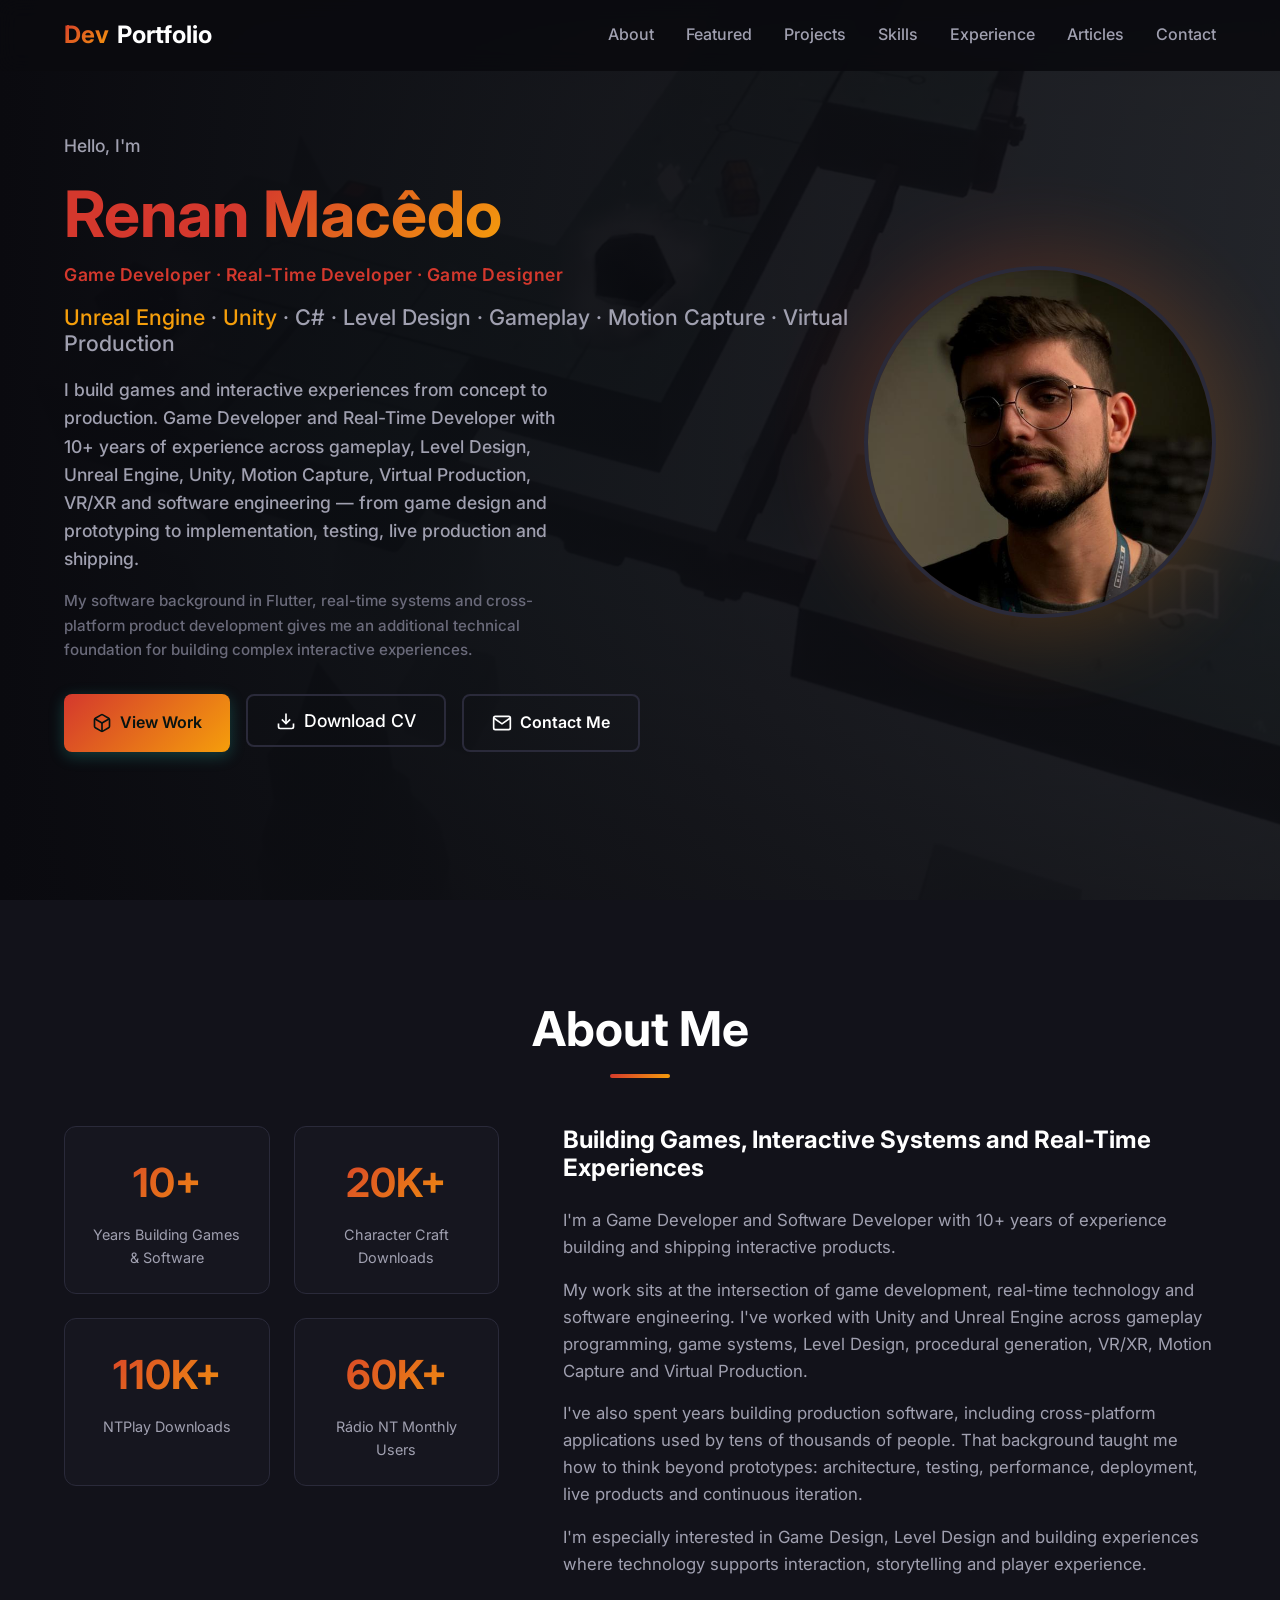
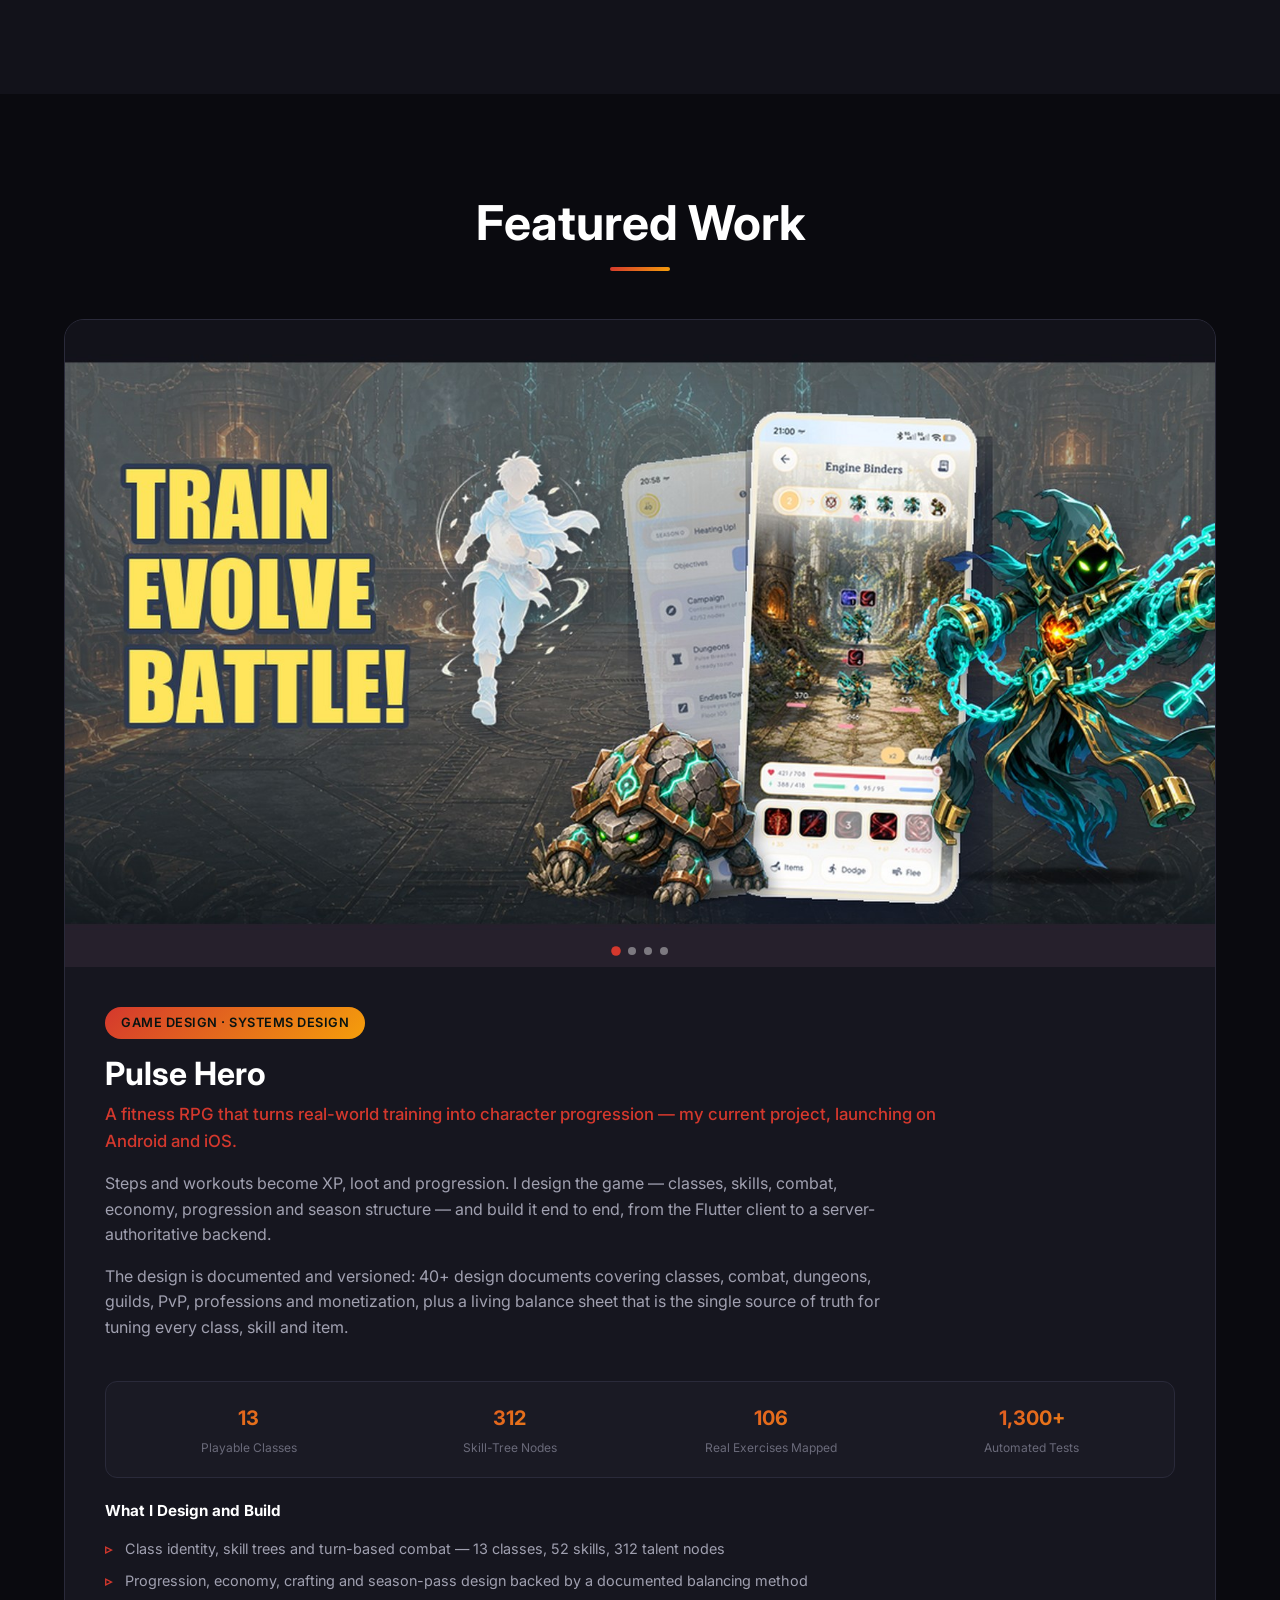
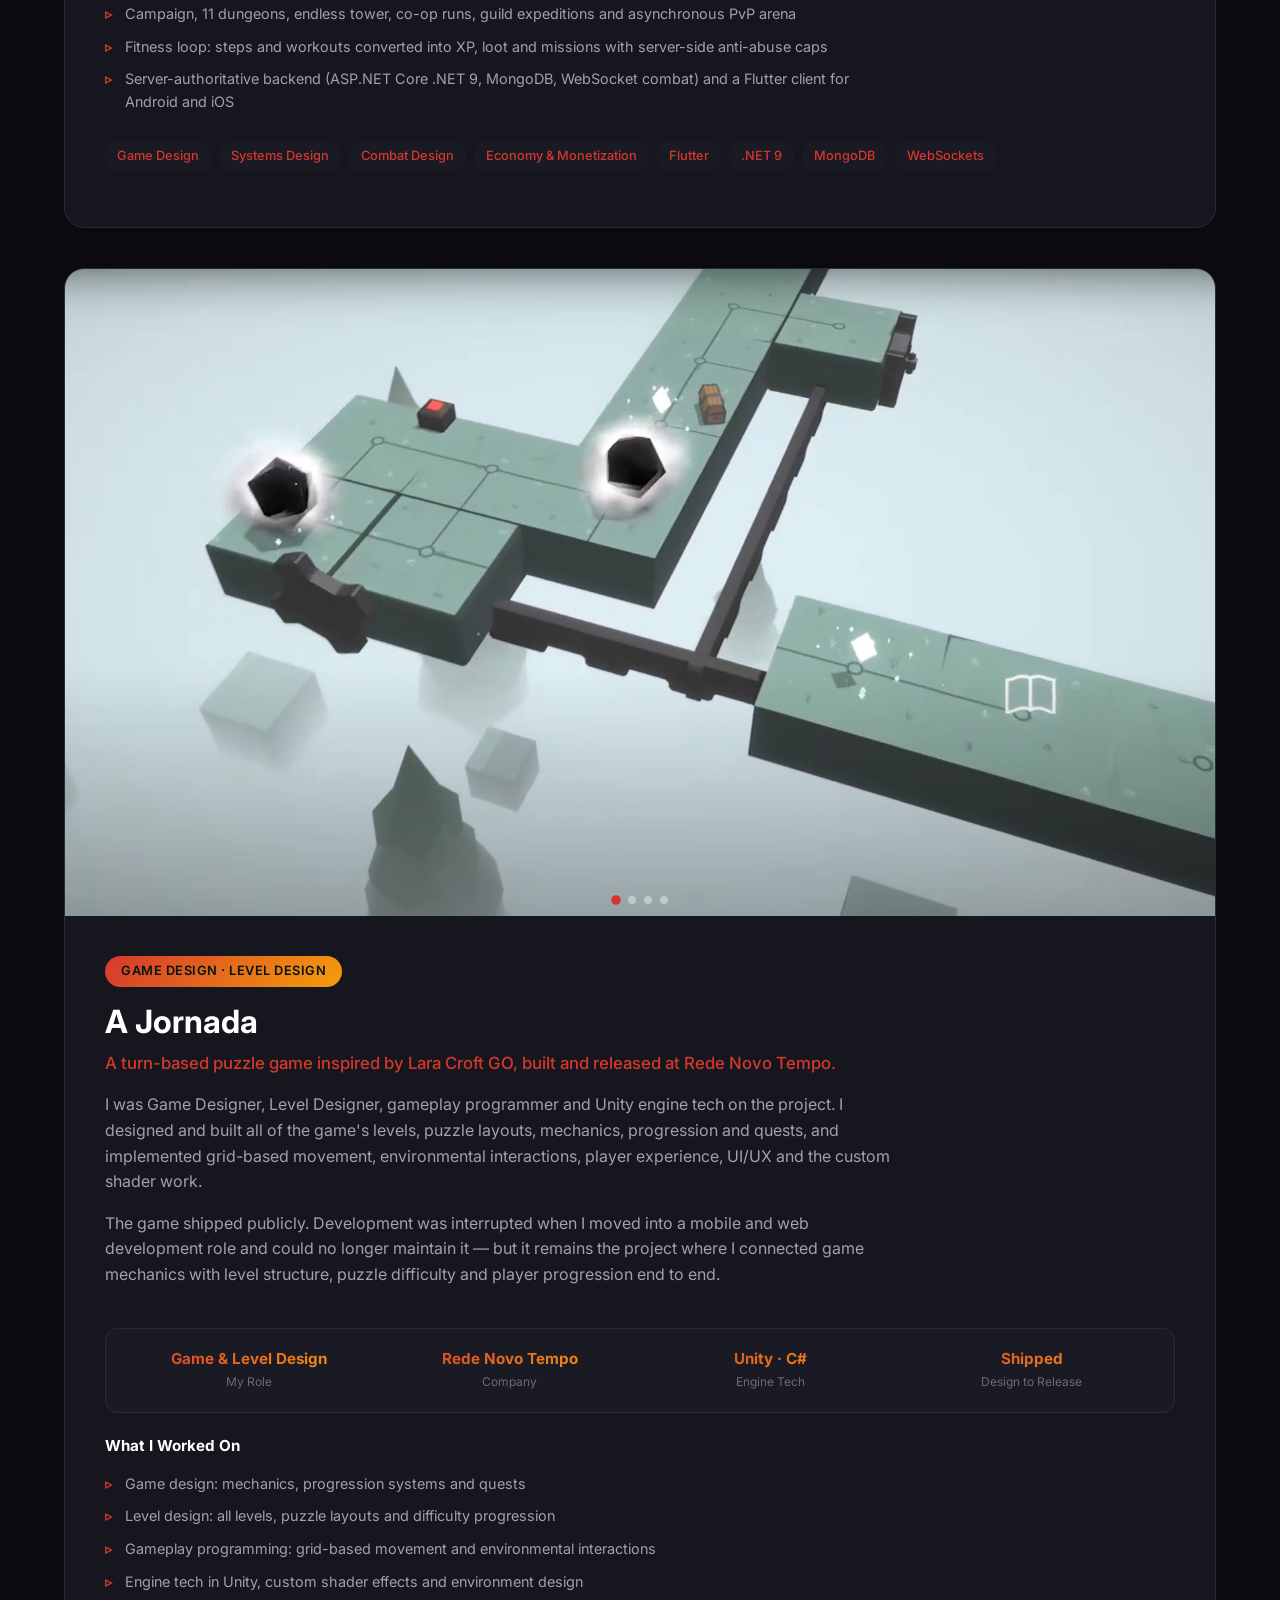
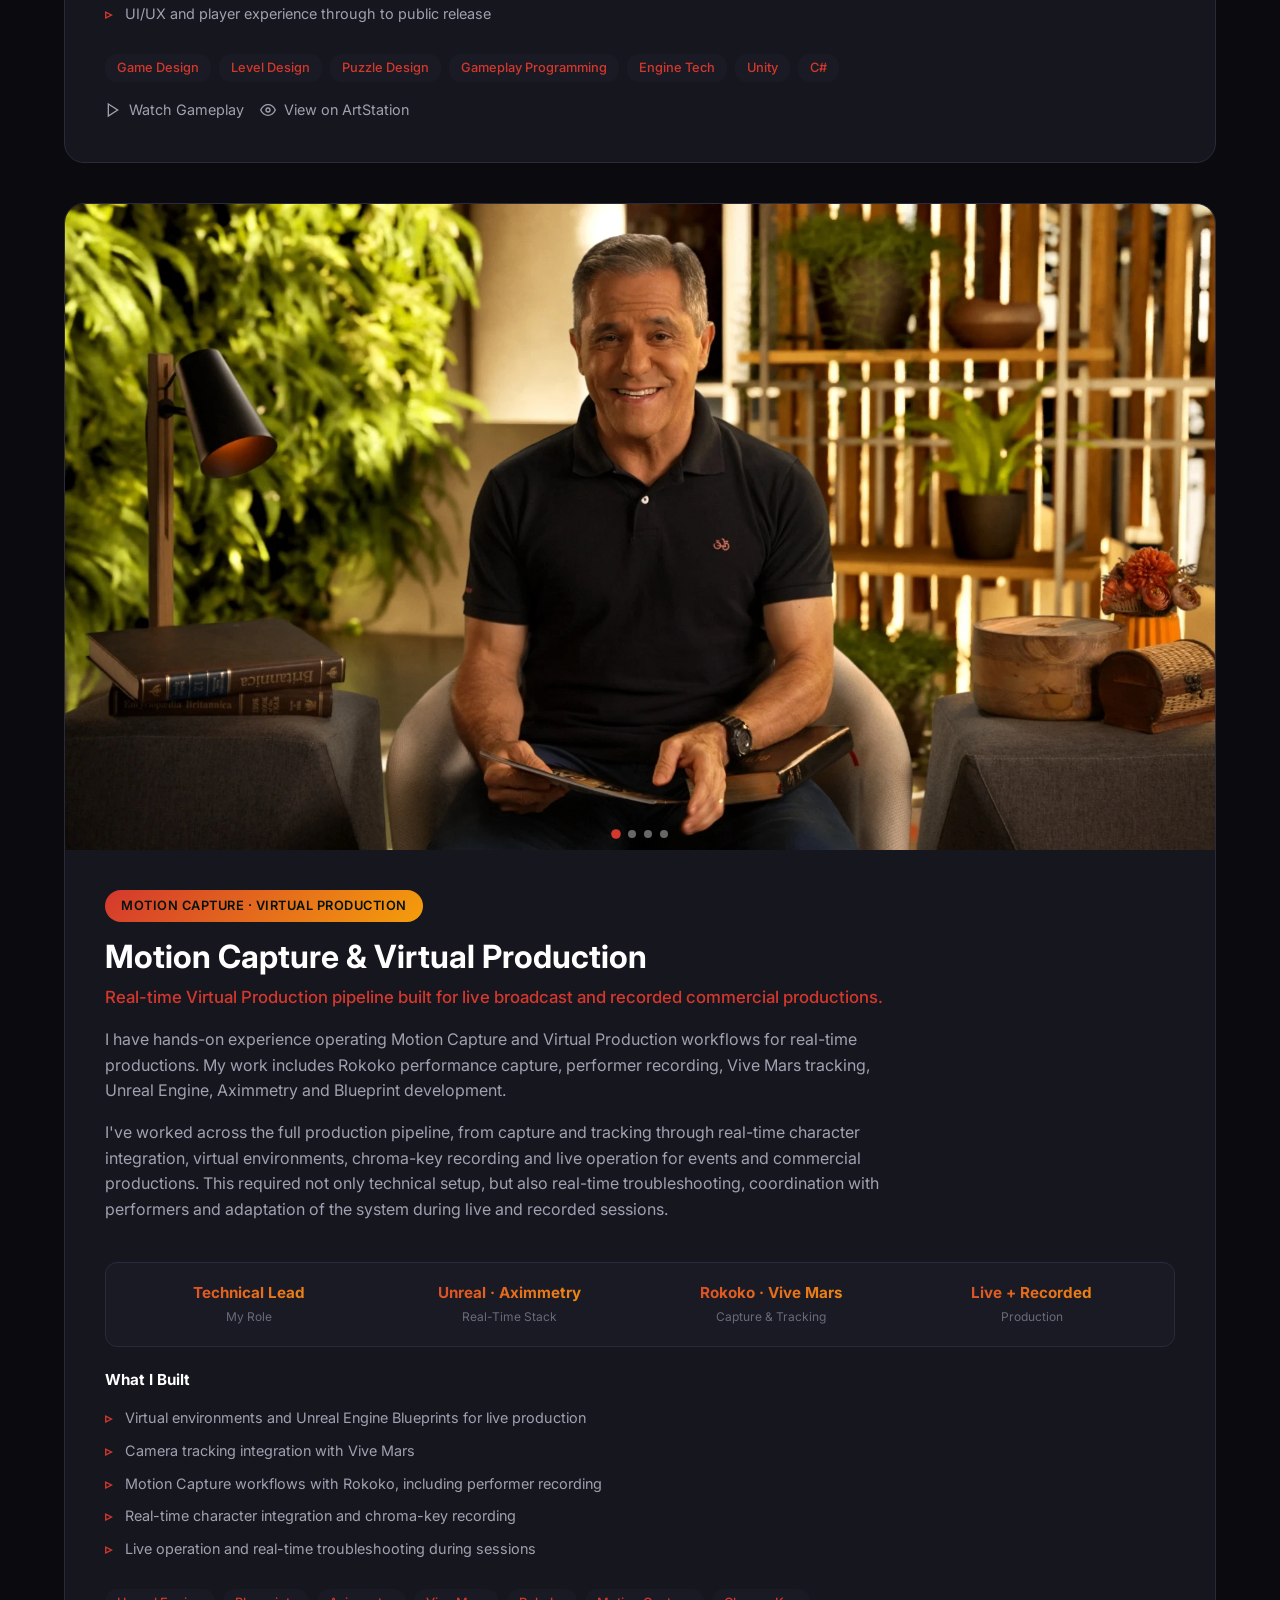
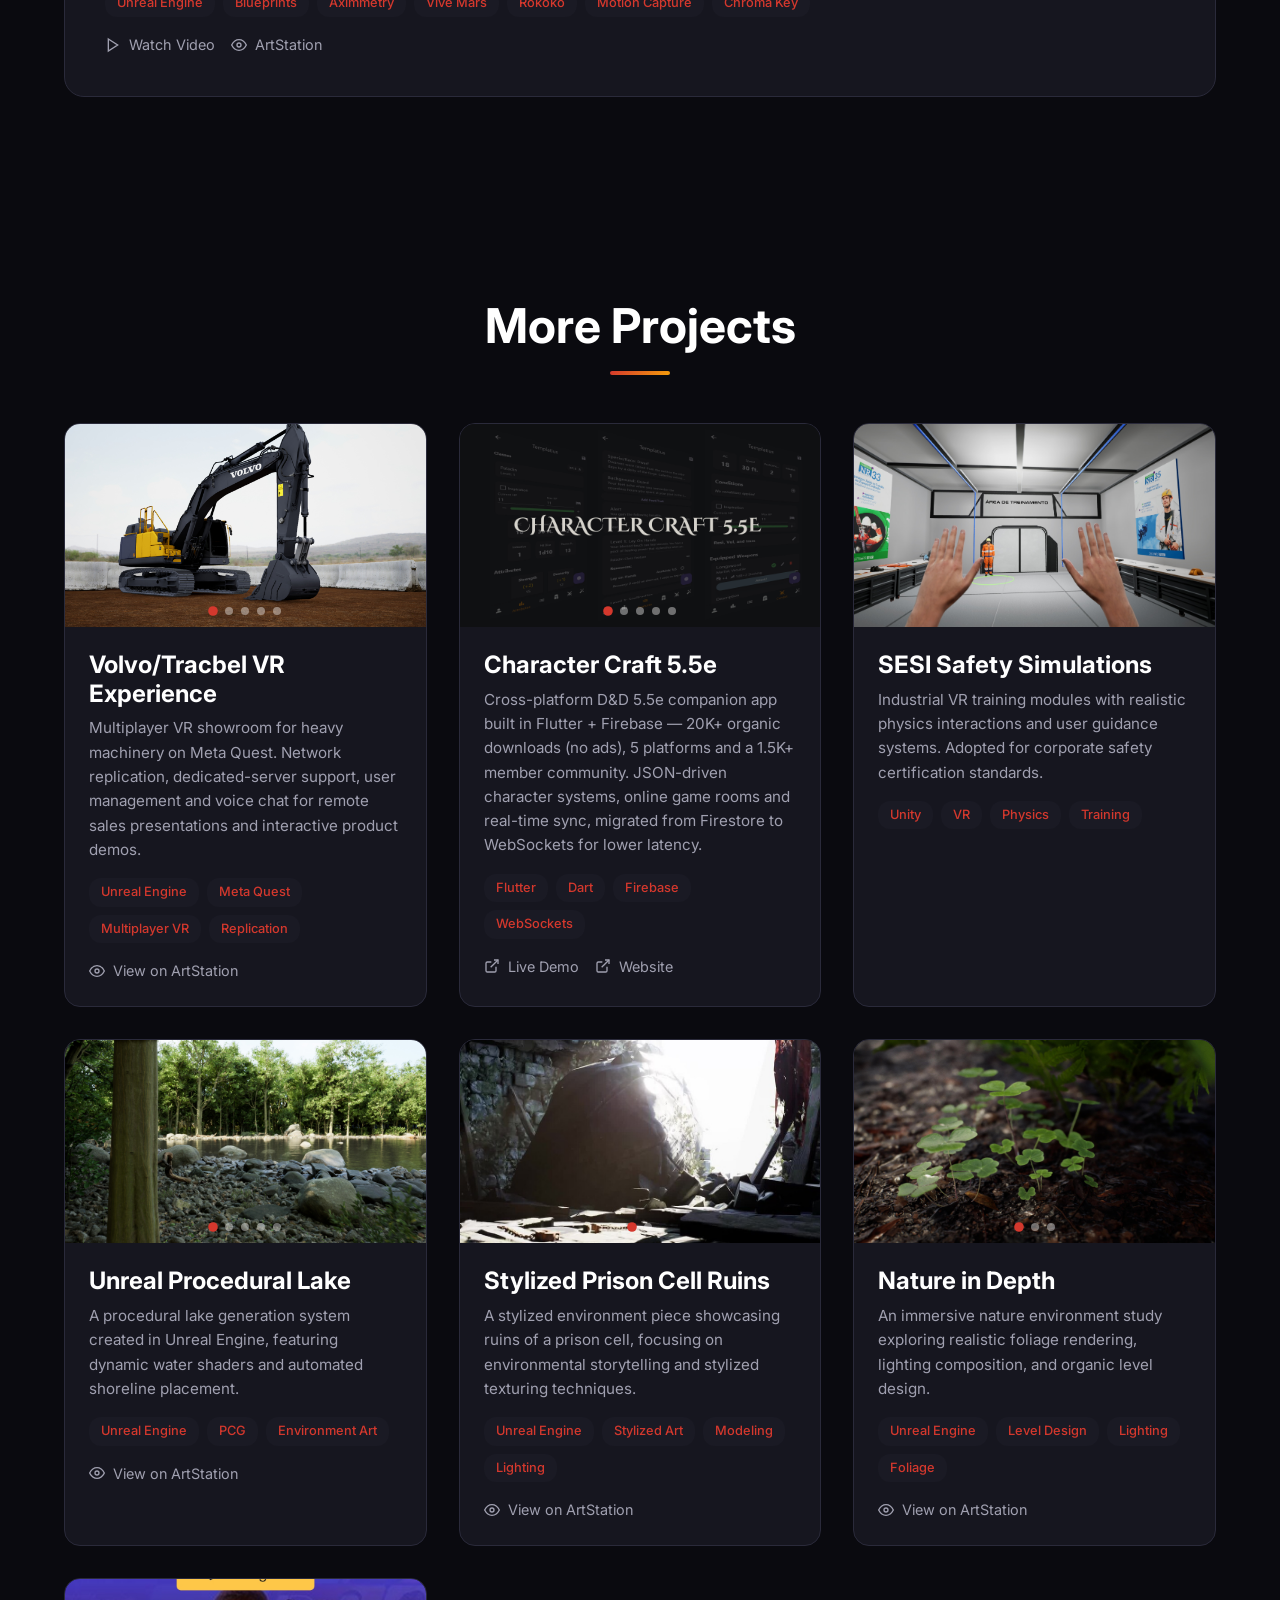
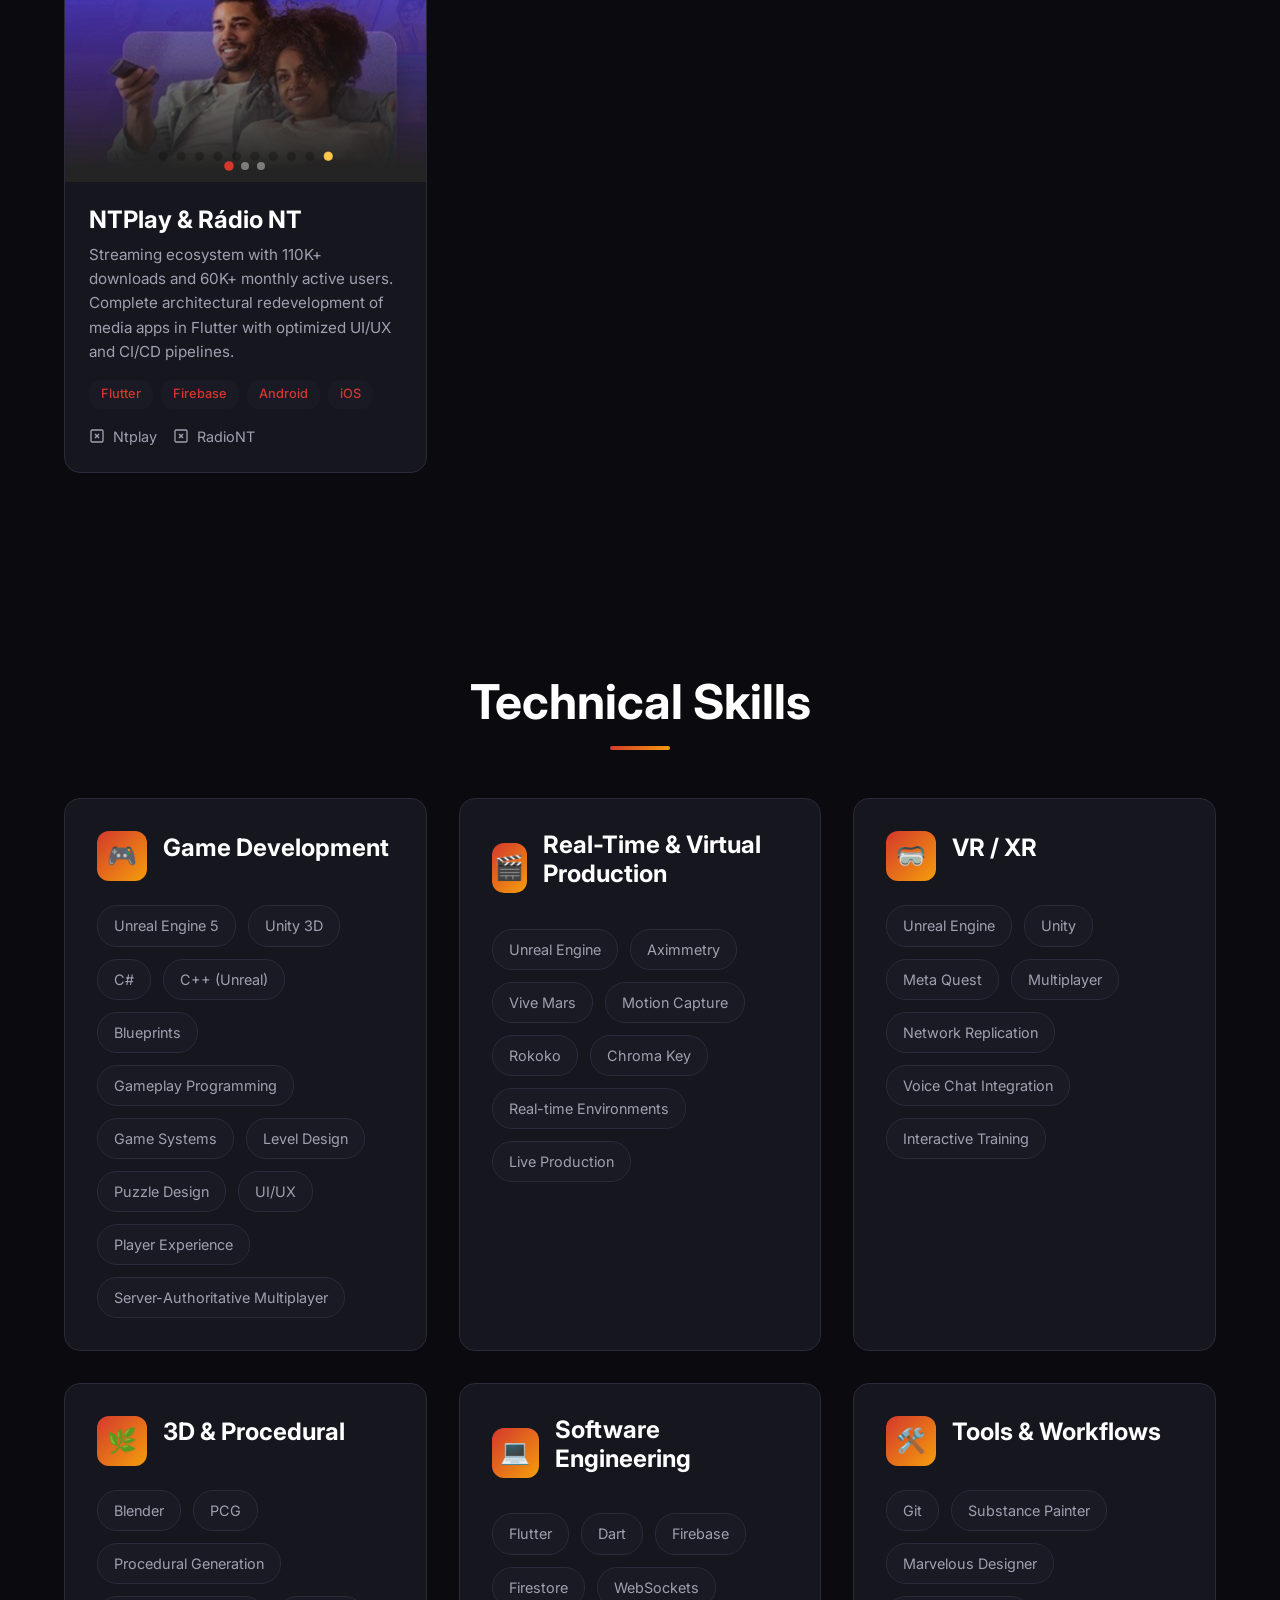
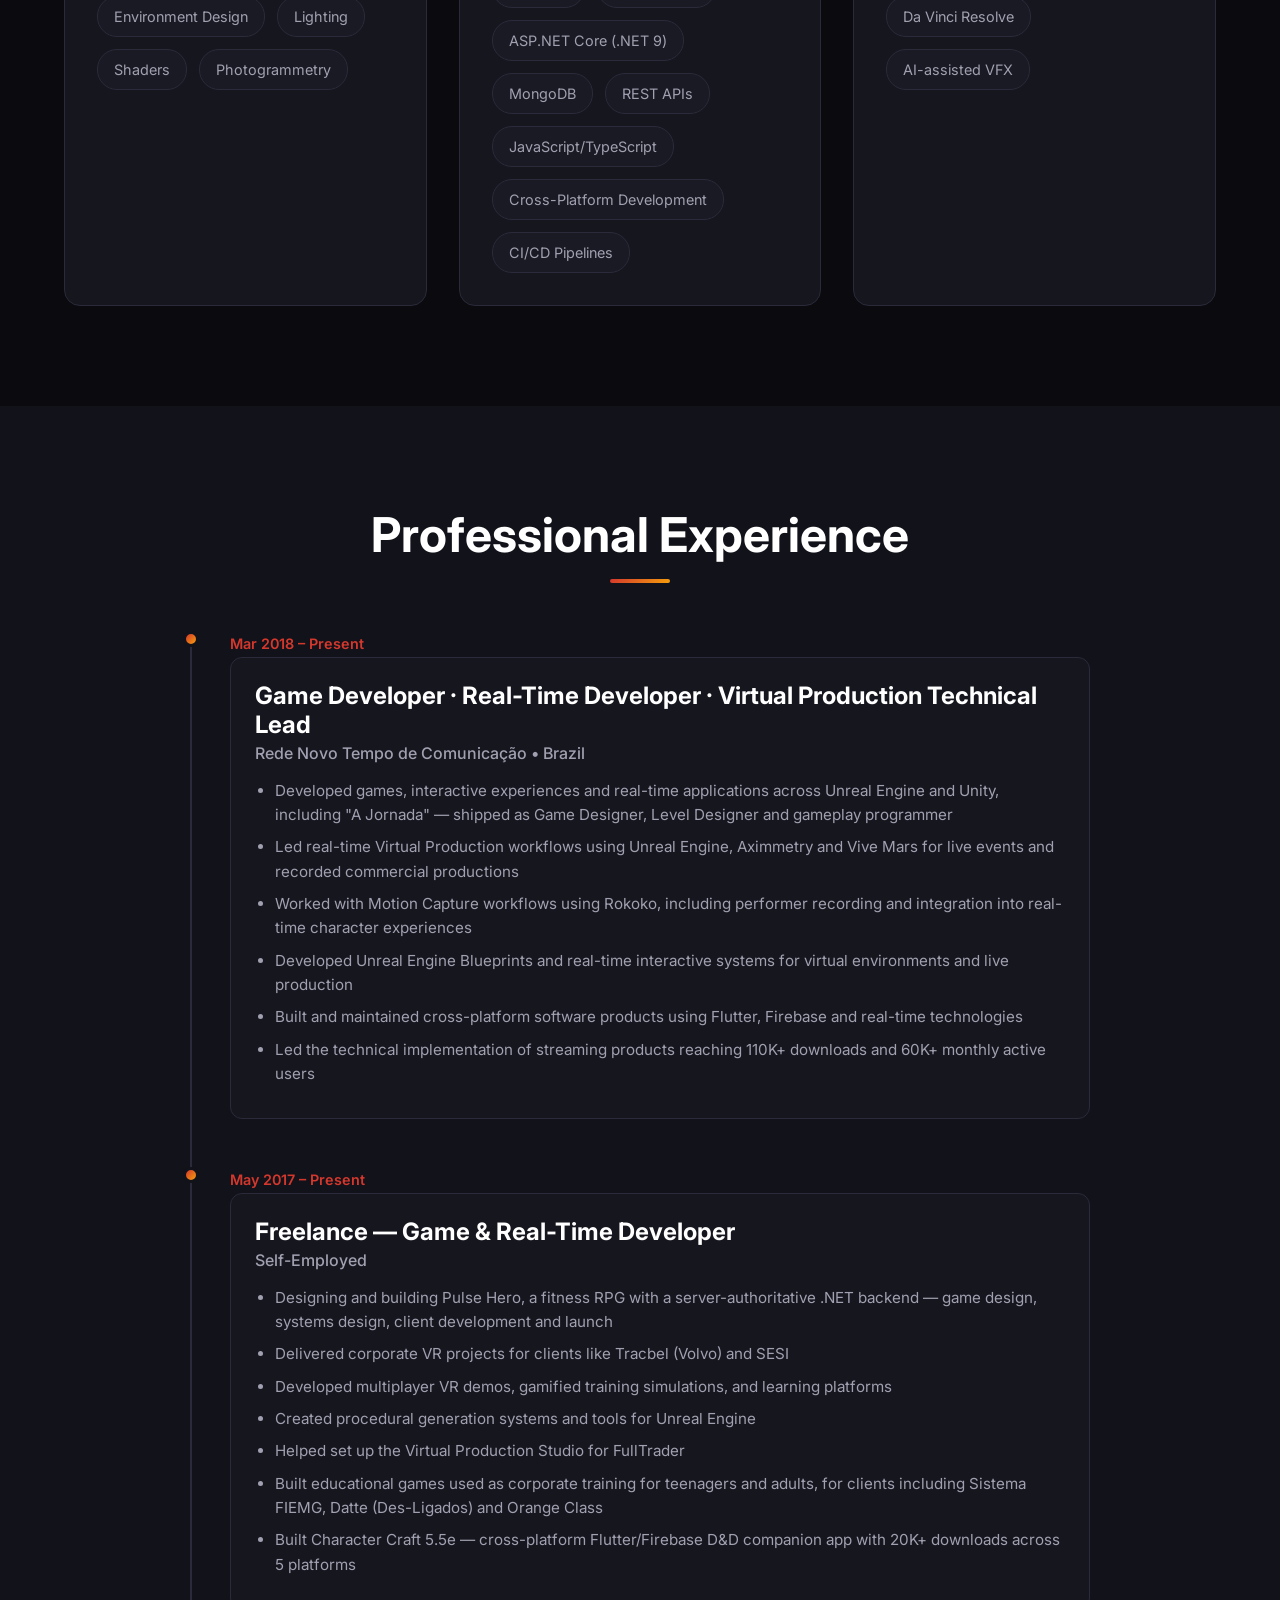
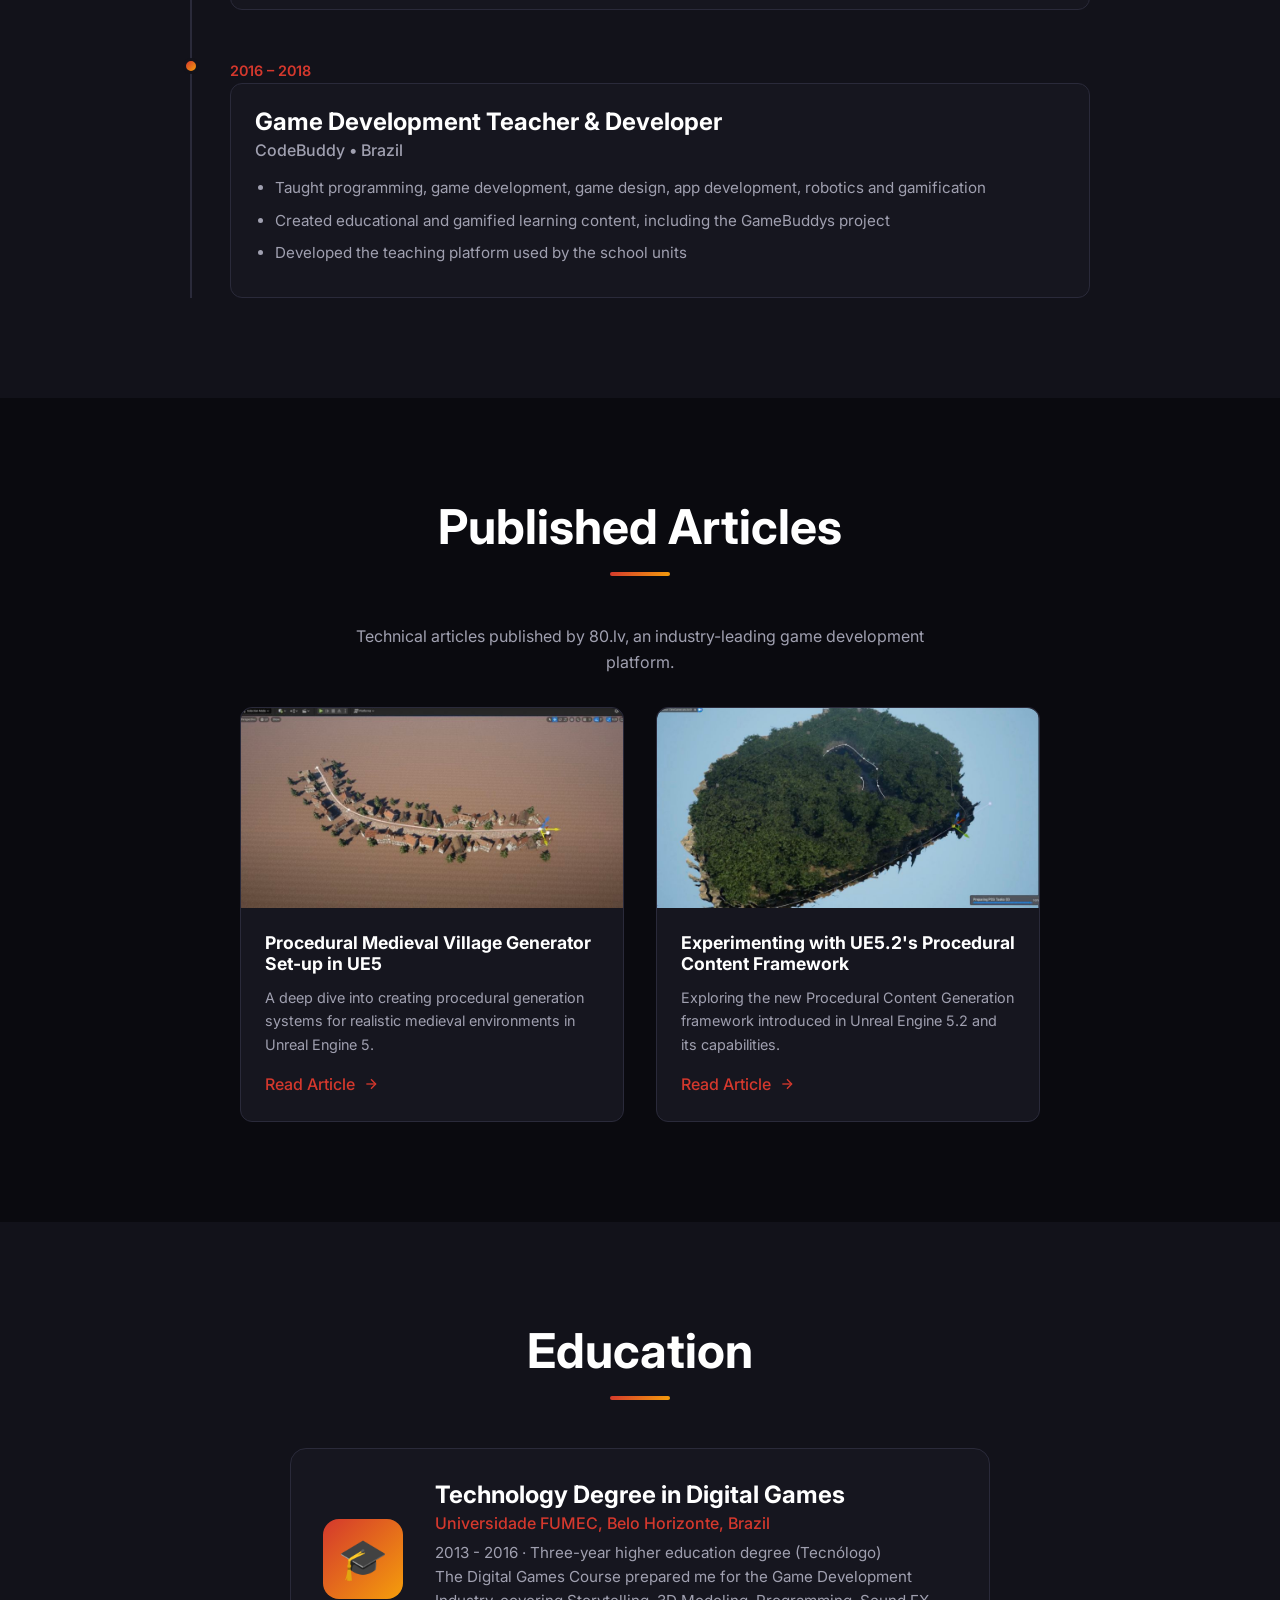
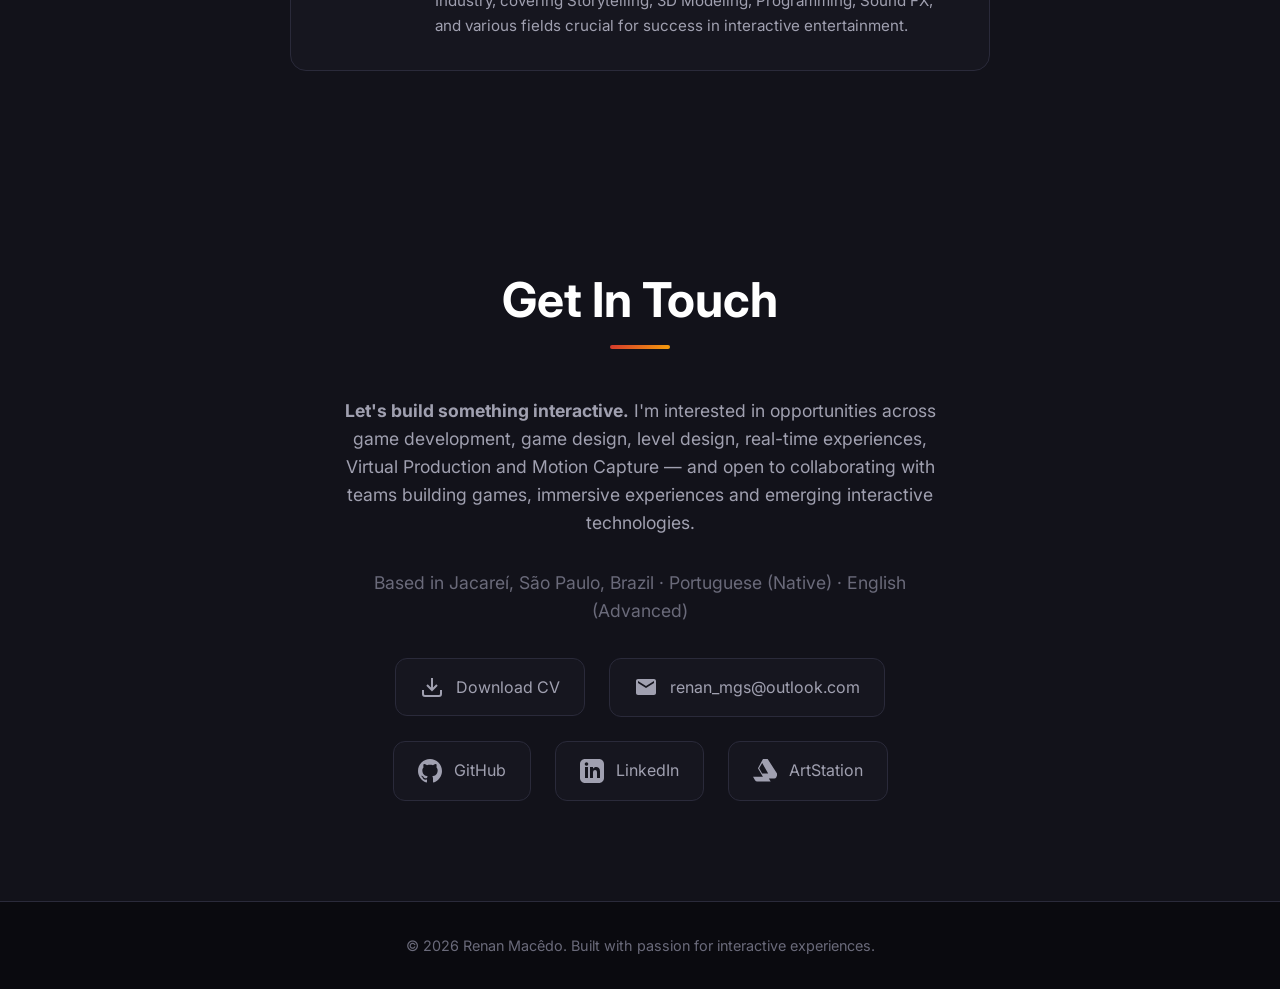
==== commit 2b381684: "Update index.html" ====
--- a/index.html
+++ b/index.html
@@ -310,54 +310,58 @@
                         </div>
                     </div>
                     <div class="spotlight-content">
-                        <div class="spotlight-badge">Level Design · Game Design</div>
+                        <div class="spotlight-badge">Game Design · Level Design</div>
                         <h3>A Jornada</h3>
-                        <p class="spotlight-tagline">A turn-based puzzle game inspired by Lara Croft GO.</p>
+                        <p class="spotlight-tagline">A turn-based puzzle game inspired by Lara Croft GO, built and
+                            released at Rede Novo Tempo.</p>
                         <p>
-                            As the primary Level Designer, I designed and built the game's levels, puzzle layouts,
-                            mechanics, progression and quests. I also worked on gameplay programming, grid-based
-                            movement, environmental interactions, player experience, UI/UX and production.
+                            I was Game Designer, Level Designer, gameplay programmer and Unity engine tech on the
+                            project. I designed and built all of the game's levels, puzzle layouts, mechanics,
+                            progression and quests, and implemented grid-based movement, environmental interactions,
+                            player experience, UI/UX and the custom shader work.
                         </p>
                         <p>
-                            The project gave me hands-on experience connecting game mechanics with level structure,
-                            puzzle difficulty and player progression.
+                            The game shipped publicly. Development was interrupted when I moved into a mobile and web
+                            development role and could no longer maintain it — but it remains the project where I
+                            connected game mechanics with level structure, puzzle difficulty and player progression
+                            end to end.
                         </p>
                         <div class="spotlight-metrics">
                             <div class="spotlight-metric">
-                                <span class="spotlight-metric-number spotlight-metric-text">Level Design</span>
-                                <span class="spotlight-metric-label">Primary Role</span>
-                            </div>
-                            <div class="spotlight-metric">
-                                <span class="spotlight-metric-number spotlight-metric-text">Turn-Based</span>
-                                <span class="spotlight-metric-label">Puzzle Game</span>
-                            </div>
-                            <div class="spotlight-metric">
-                                <span class="spotlight-metric-number spotlight-metric-text">Unity</span>
-                                <span class="spotlight-metric-label">Engine &amp; C#</span>
-                            </div>
-                            <div class="spotlight-metric">
-                                <span class="spotlight-metric-number spotlight-metric-text">Full Cycle</span>
+                                <span class="spotlight-metric-number spotlight-metric-text">Game &amp; Level Design</span>
+                                <span class="spotlight-metric-label">My Role</span>
+                            </div>
+                            <div class="spotlight-metric">
+                                <span class="spotlight-metric-number spotlight-metric-text">Rede Novo Tempo</span>
+                                <span class="spotlight-metric-label">Company</span>
+                            </div>
+                            <div class="spotlight-metric">
+                                <span class="spotlight-metric-number spotlight-metric-text">Unity · C#</span>
+                                <span class="spotlight-metric-label">Engine Tech</span>
+                            </div>
+                            <div class="spotlight-metric">
+                                <span class="spotlight-metric-number spotlight-metric-text">Shipped</span>
                                 <span class="spotlight-metric-label">Design to Release</span>
                             </div>
                         </div>
                         <div class="spotlight-features">
                             <h4>What I Worked On</h4>
                             <ul>
-                                <li>Level design, puzzle layouts and difficulty progression</li>
-                                <li>Game mechanics, progression systems and quests</li>
-                                <li>Grid-based movement and environmental interactions</li>
-                                <li>Gameplay programming, UI/UX and player experience</li>
-                                <li>Environment design and custom shader effects</li>
+                                <li>Game design: mechanics, progression systems and quests</li>
+                                <li>Level design: all levels, puzzle layouts and difficulty progression</li>
+                                <li>Gameplay programming: grid-based movement and environmental interactions</li>
+                                <li>Engine tech in Unity, custom shader effects and environment design</li>
+                                <li>UI/UX and player experience through to public release</li>
                             </ul>
                         </div>
                         <div class="project-tech">
+                            <span>Game Design</span>
                             <span>Level Design</span>
-                            <span>Game Design</span>
                             <span>Puzzle Design</span>
-                            <span>Gameplay</span>
+                            <span>Gameplay Programming</span>
+                            <span>Engine Tech</span>
                             <span>Unity</span>
                             <span>C#</span>
-                            <span>UI/UX</span>
                         </div>
                         <div class="project-links">
                             <a href="https://www.youtube.com/watch?v=R7b2inrkZN0" target="_blank" rel="noopener">
@@ -872,7 +876,7 @@
                         <h3>Game Developer · Real-Time Developer · Virtual Production Technical Lead</h3>
                         <h4>Rede Novo Tempo de Comunicação • Brazil</h4>
                         <ul>
-                            <li>Developed games, interactive experiences and real-time applications across Unreal Engine and Unity</li>
+                            <li>Developed games, interactive experiences and real-time applications across Unreal Engine and Unity, including "A Jornada" — shipped as Game Designer, Level Designer and gameplay programmer</li>
                             <li>Led real-time Virtual Production workflows using Unreal Engine, Aximmetry and Vive Mars for live events and recorded commercial productions</li>
                             <li>Worked with Motion Capture workflows using Rokoko, including performer recording and integration into real-time character experiences</li>
                             <li>Developed Unreal Engine Blueprints and real-time interactive systems for virtual environments and live production</li>
@@ -894,7 +898,7 @@
                             <li>Developed multiplayer VR demos, gamified training simulations, and learning platforms</li>
                             <li>Created procedural generation systems and tools for Unreal Engine</li>
                             <li>Helped set up the Virtual Production Studio for FullTrader</li>
-                            <li>Built educational and gamified projects for clients including Sistema FIEMG, Datte (Des-Ligados) and Orange Class</li>
+                            <li>Built educational games used as corporate training for teenagers and adults, for clients including Sistema FIEMG, Datte (Des-Ligados) and Orange Class</li>
                             <li>Built Character Craft 5.5e — cross-platform Flutter/Firebase D&amp;D companion app with 20K+ downloads across 5 platforms</li>
                         </ul>
                     </div>
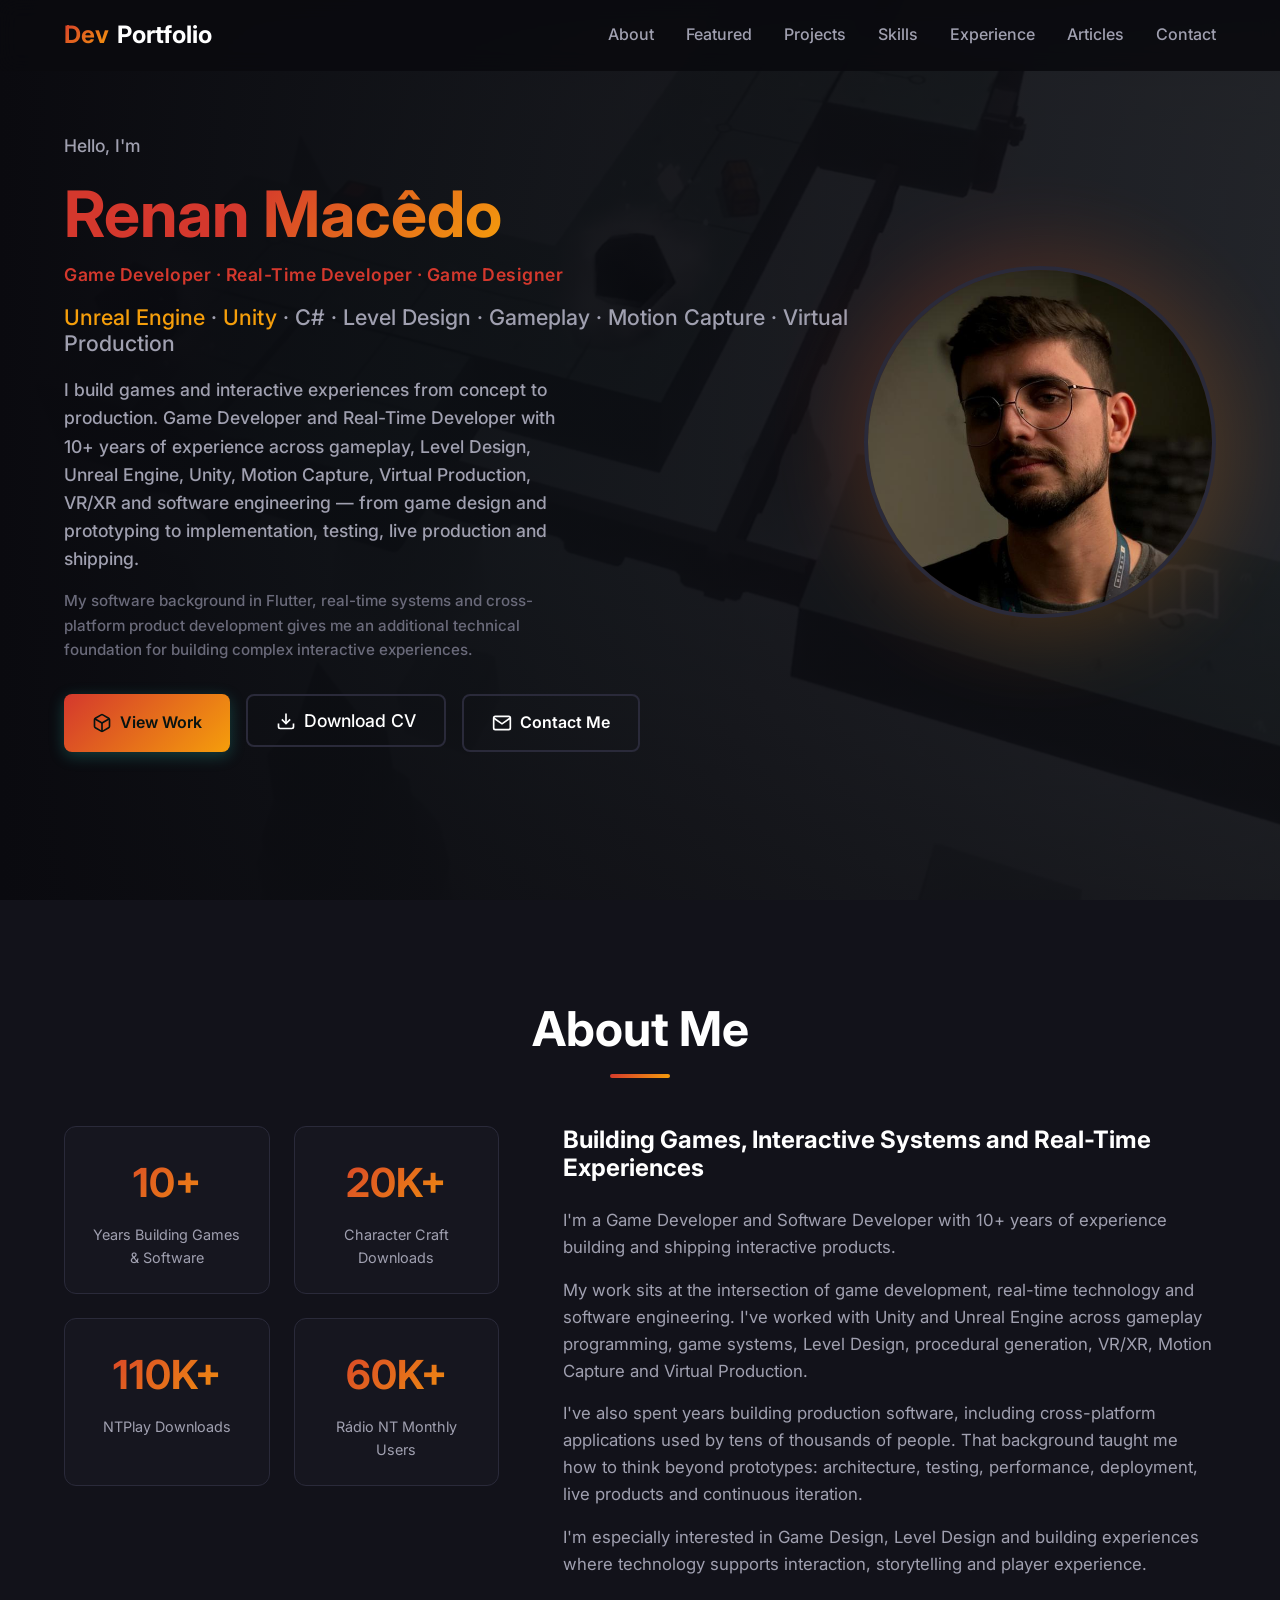
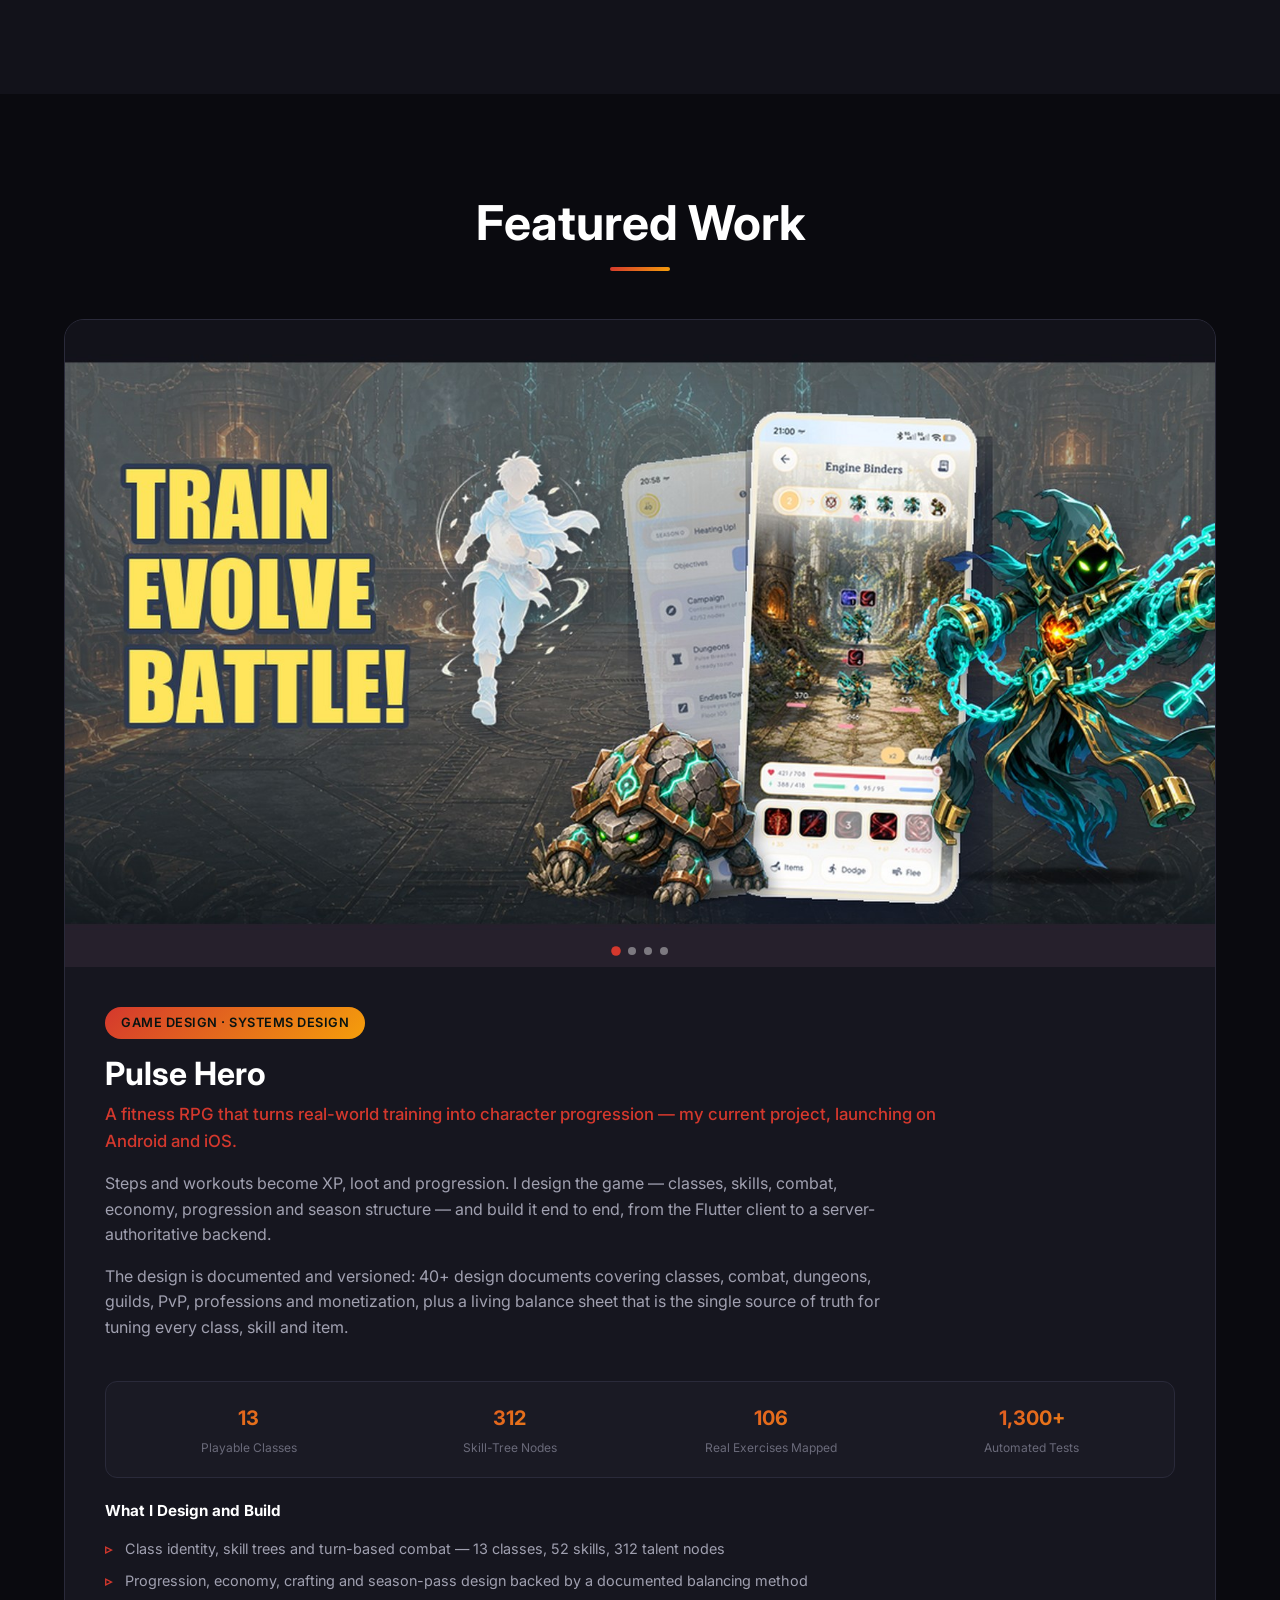
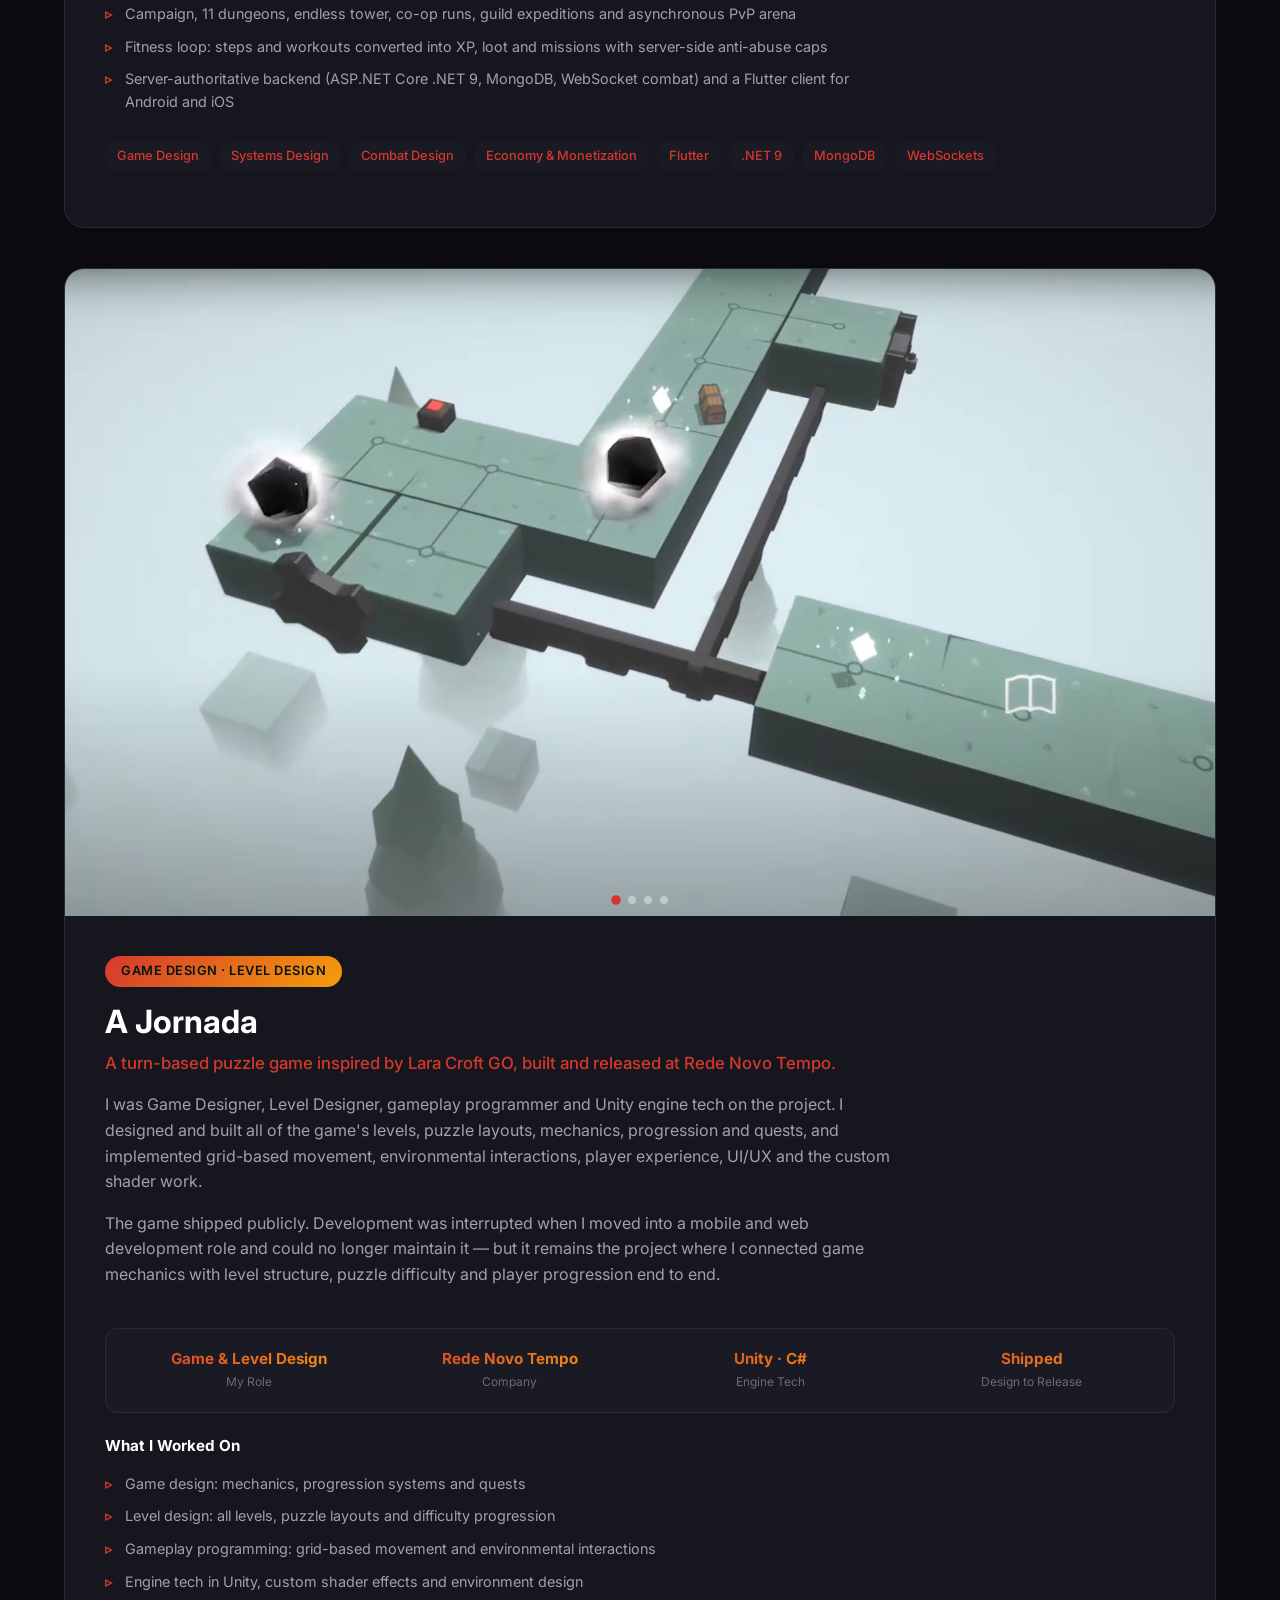
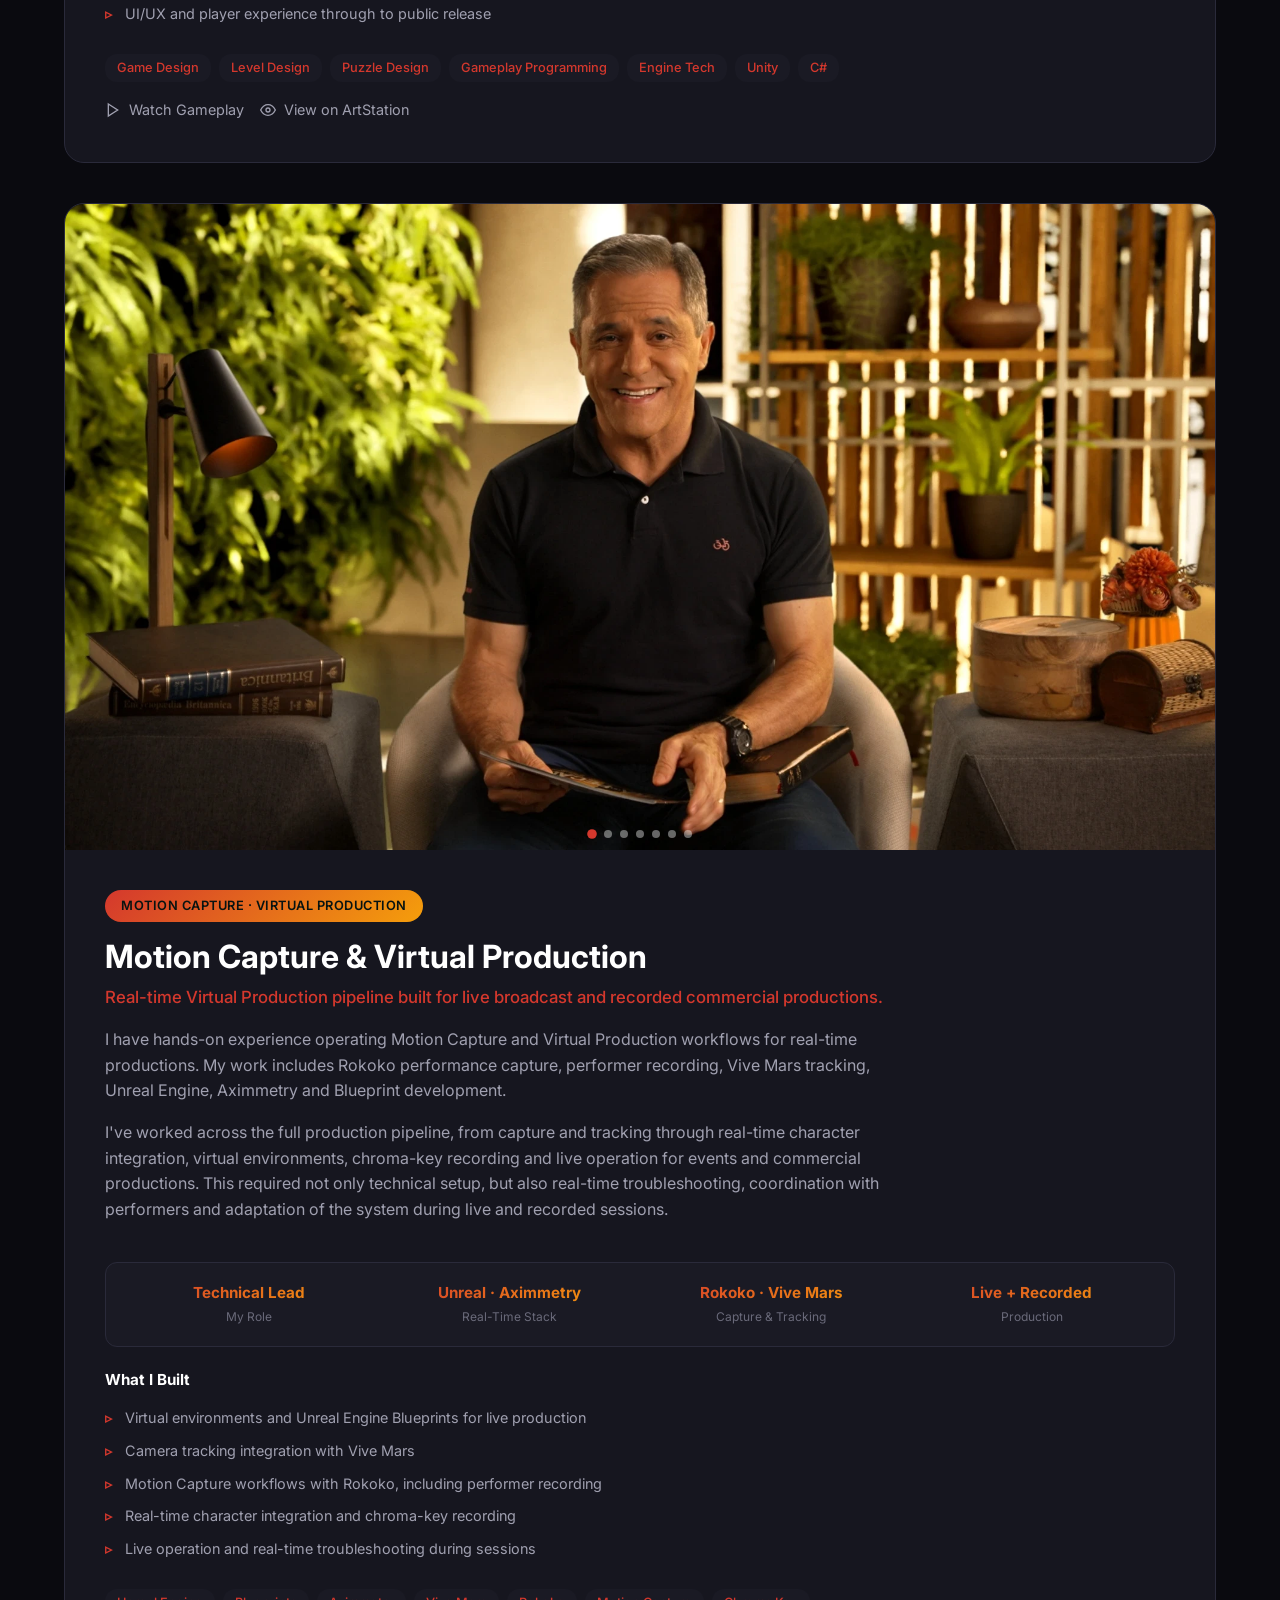
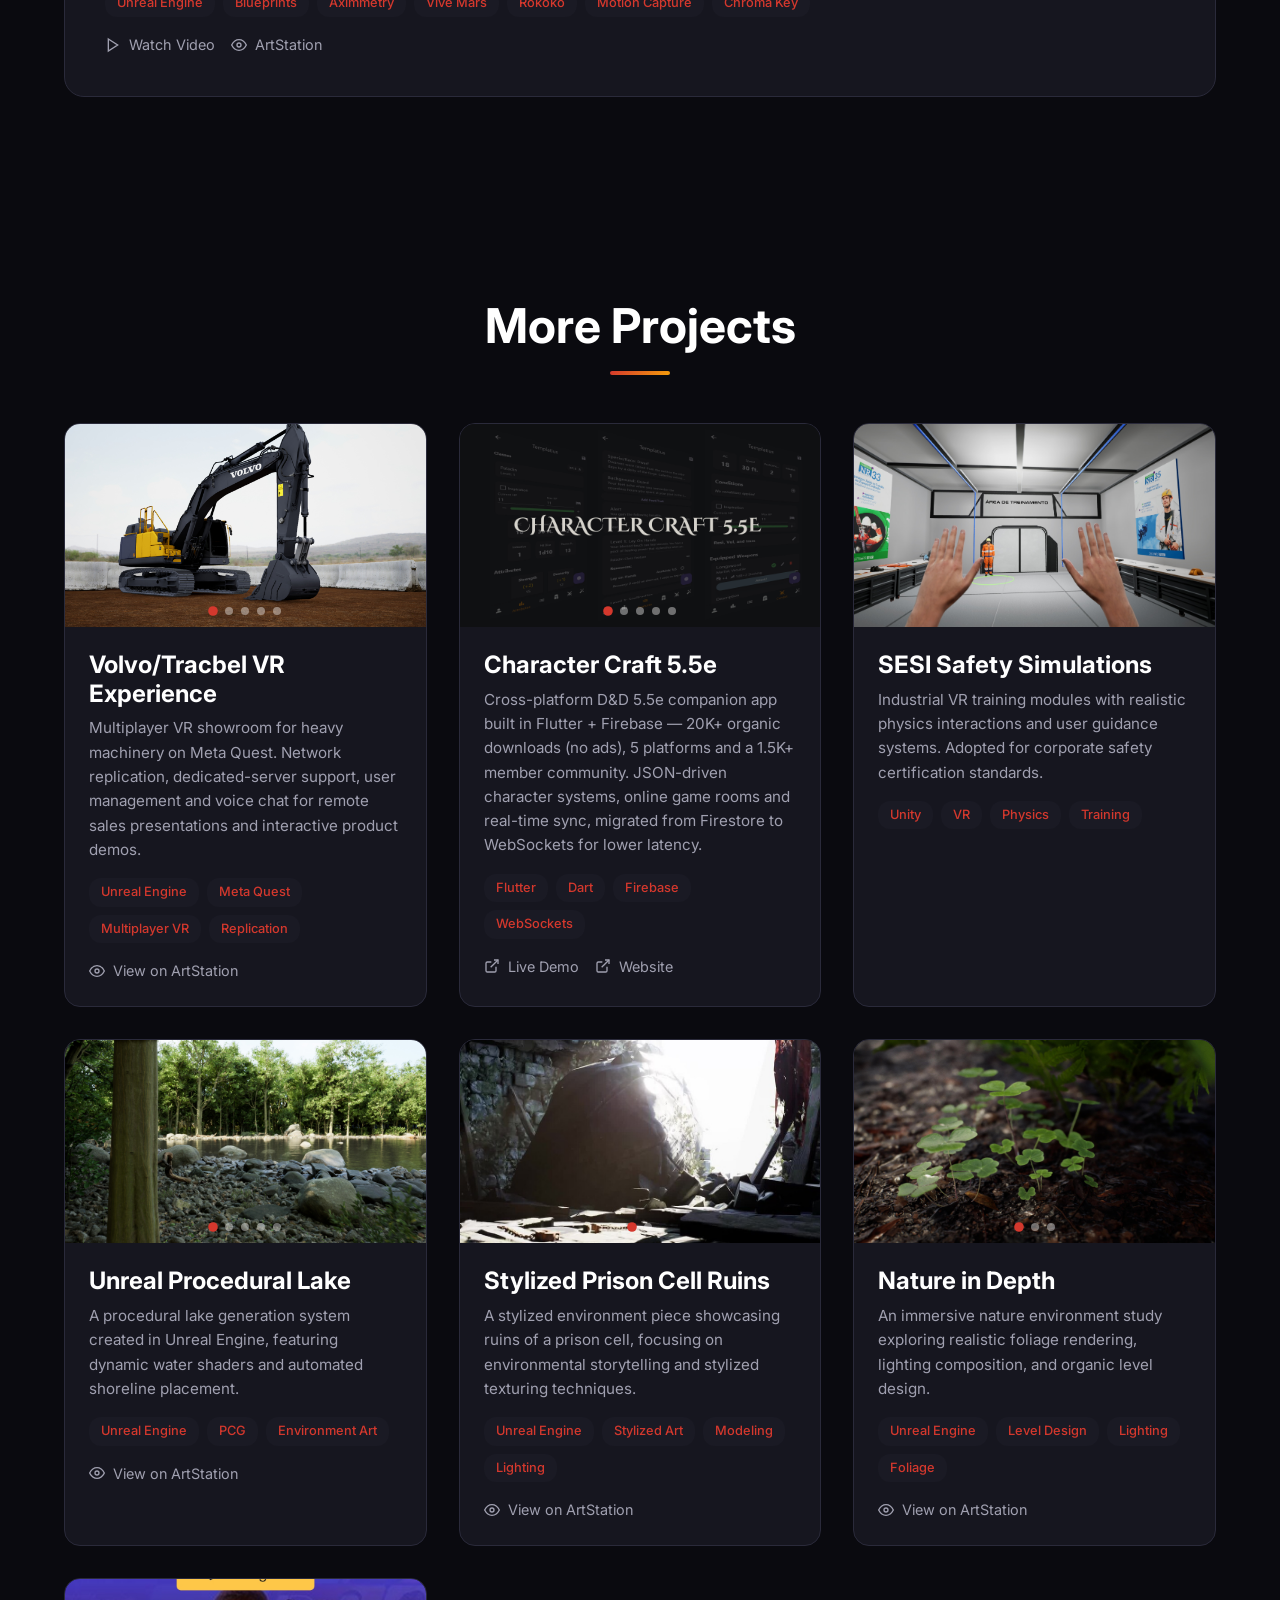
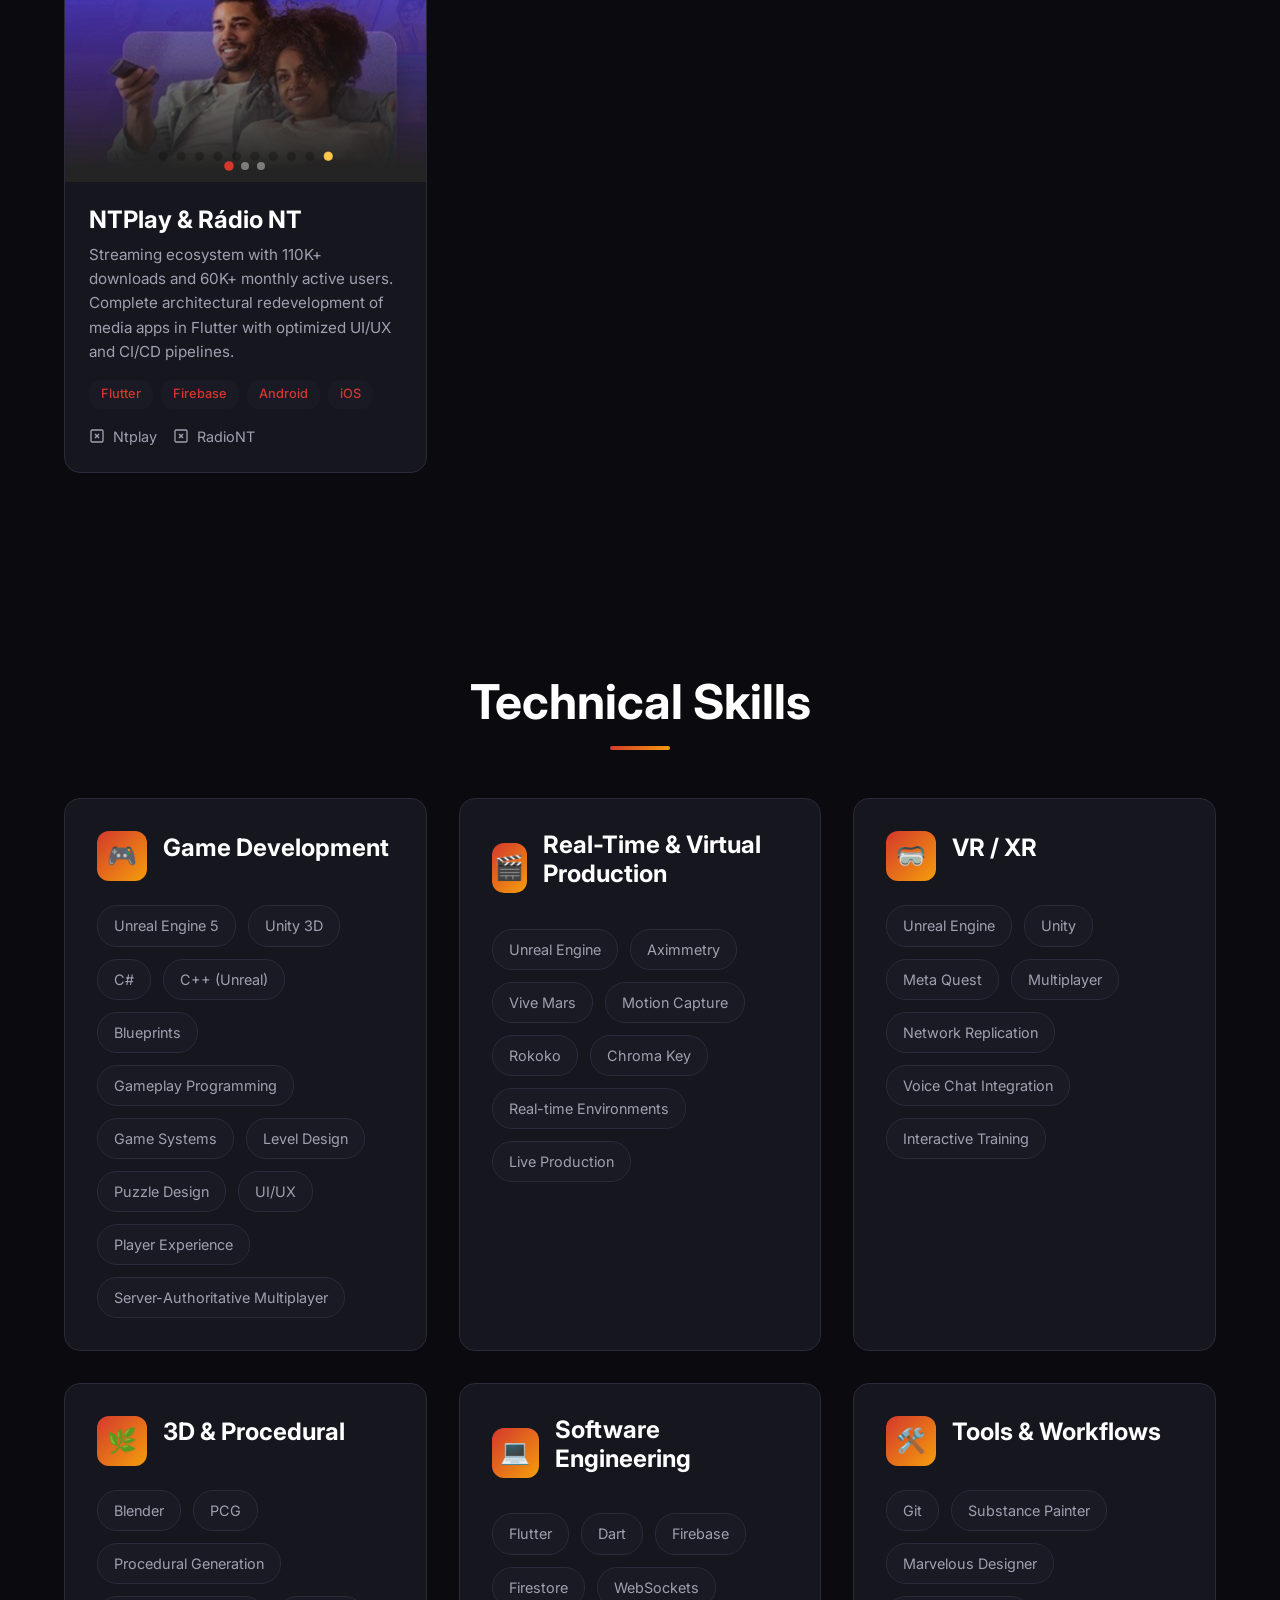
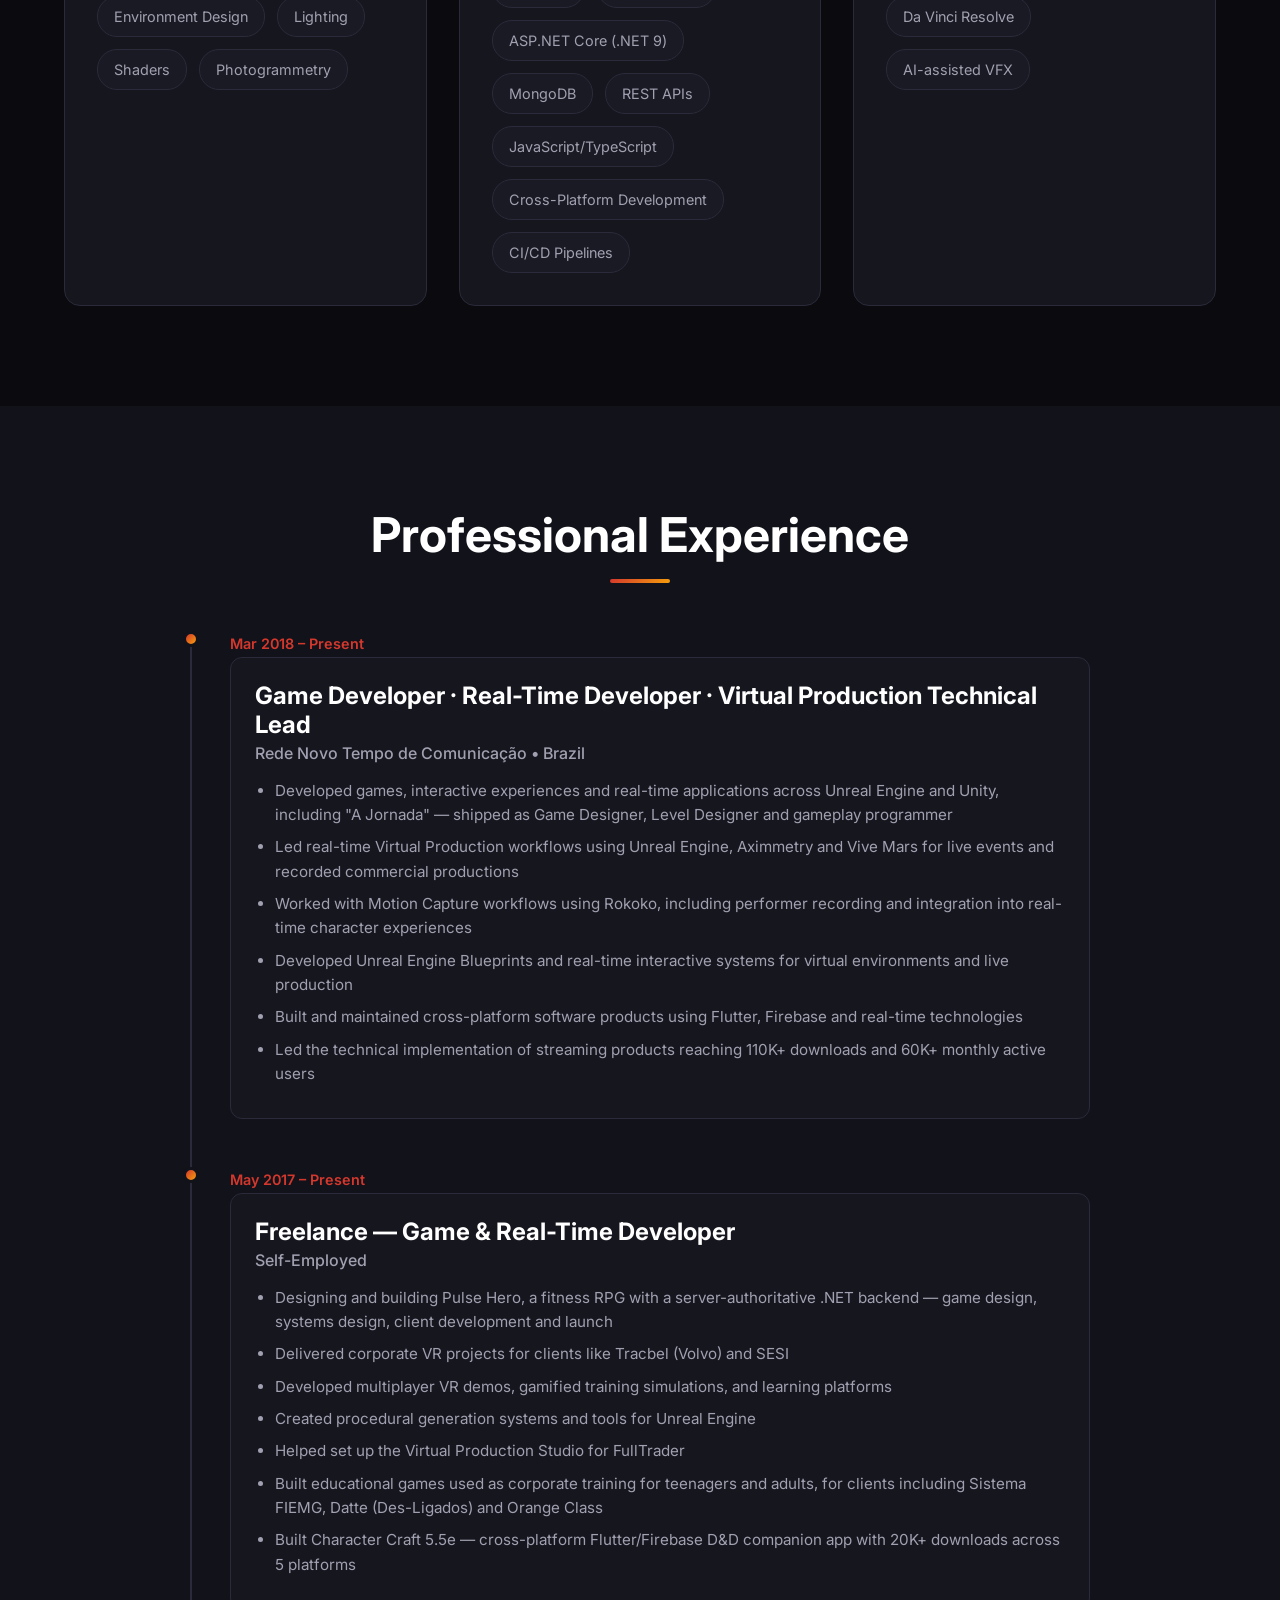
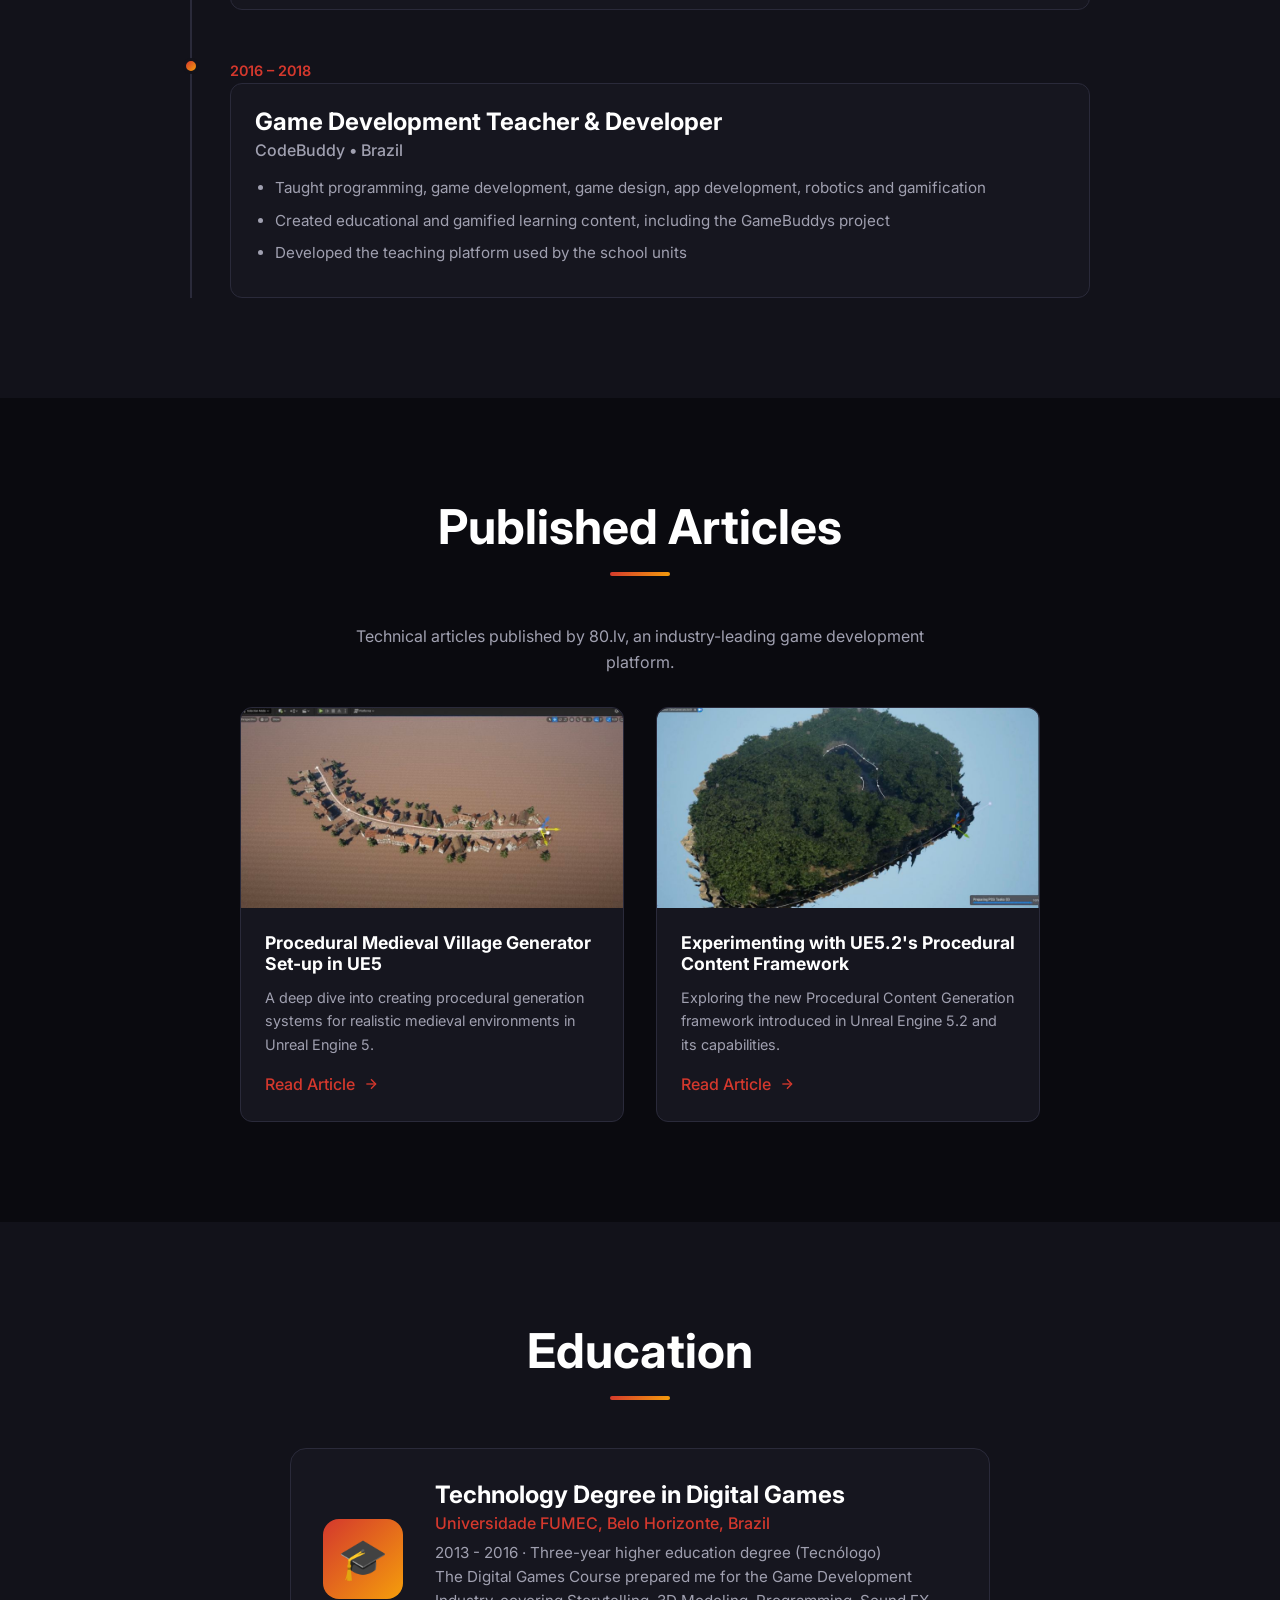
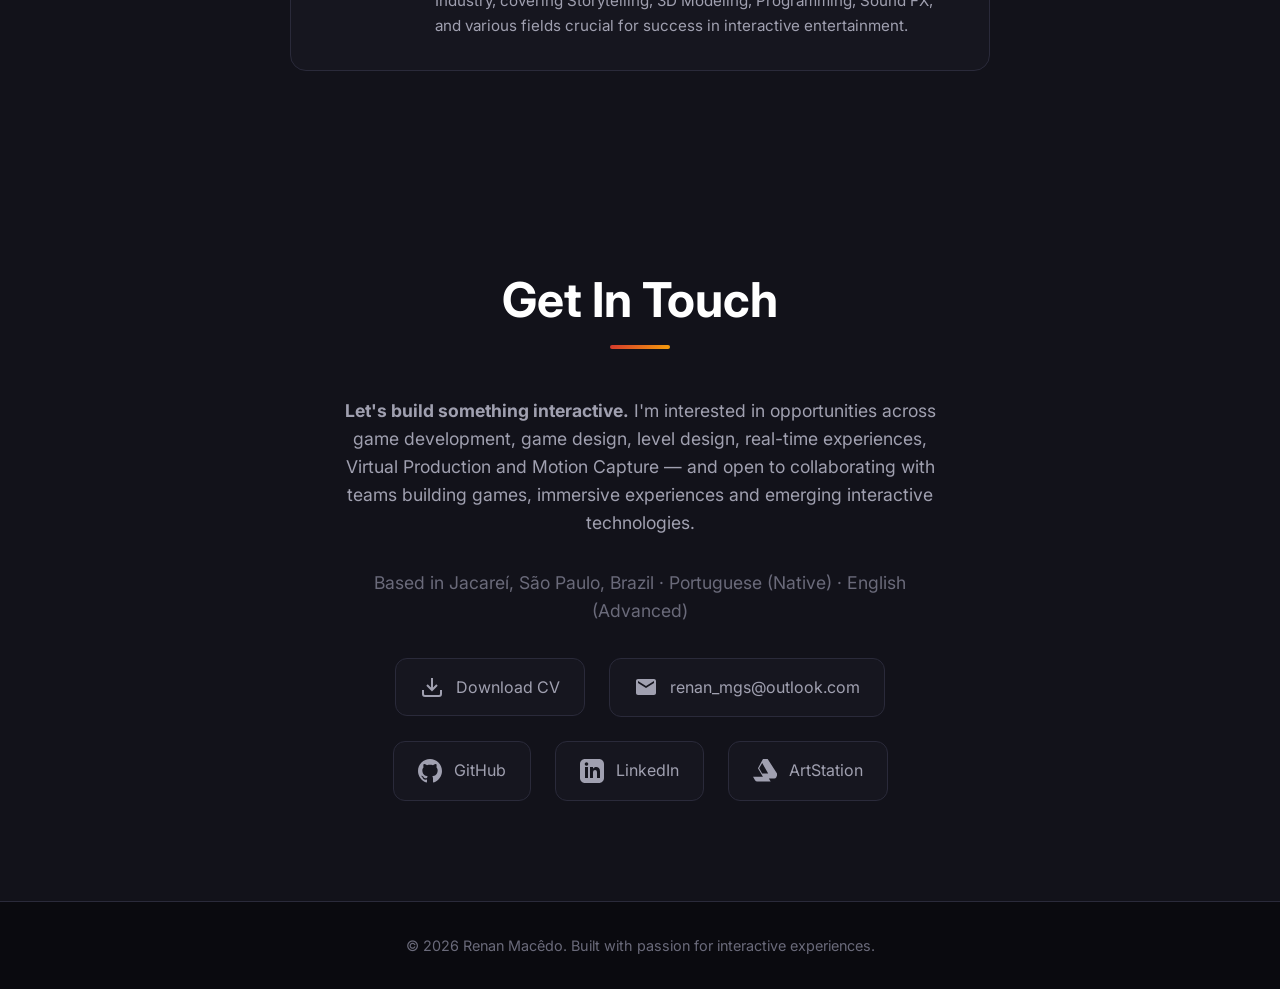
==== commit b47a3232: "mocap" ====
--- a/index.html
+++ b/index.html
@@ -395,6 +395,12 @@
                                     alt="Virtual Production - Camera tracking" class="carousel-slide">
                                 <img src="assets/images/projects/vp-4.webp"
                                     alt="Virtual Production - Real-time rendering" class="carousel-slide">
+                                <img src="assets/images/projects/vp-5.webp"
+                                    alt="Motion Capture - Live performer driving a real-time virtual character on stage" class="carousel-slide">
+                                <img src="assets/images/projects/vp-6.webp"
+                                    alt="Motion Capture - Real-time facial and body performance close-up" class="carousel-slide">
+                                <img src="assets/images/projects/vp-7.webp"
+                                    alt="Motion Capture - Full pipeline from mocap suit to skeleton to final real-time character" class="carousel-slide">
                             </div>
                             <div class="carousel-dots"></div>
                         </div>
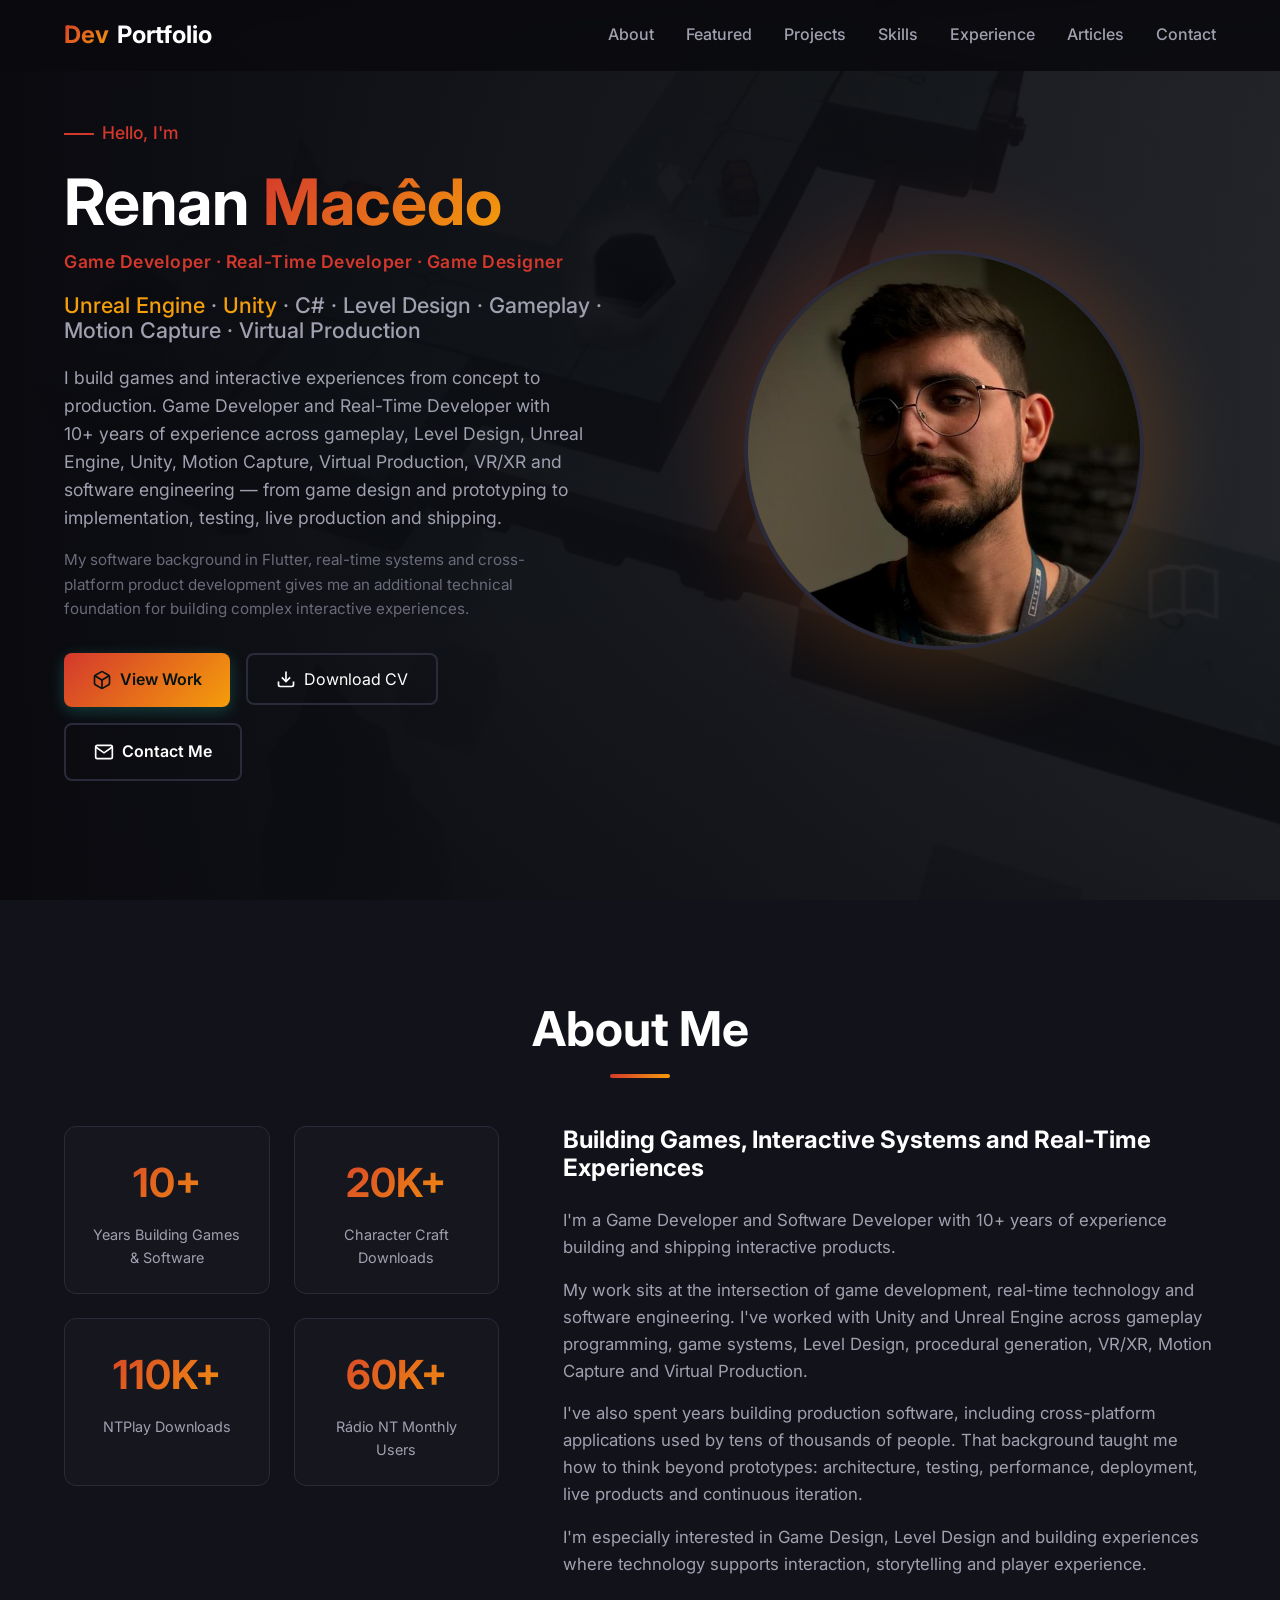
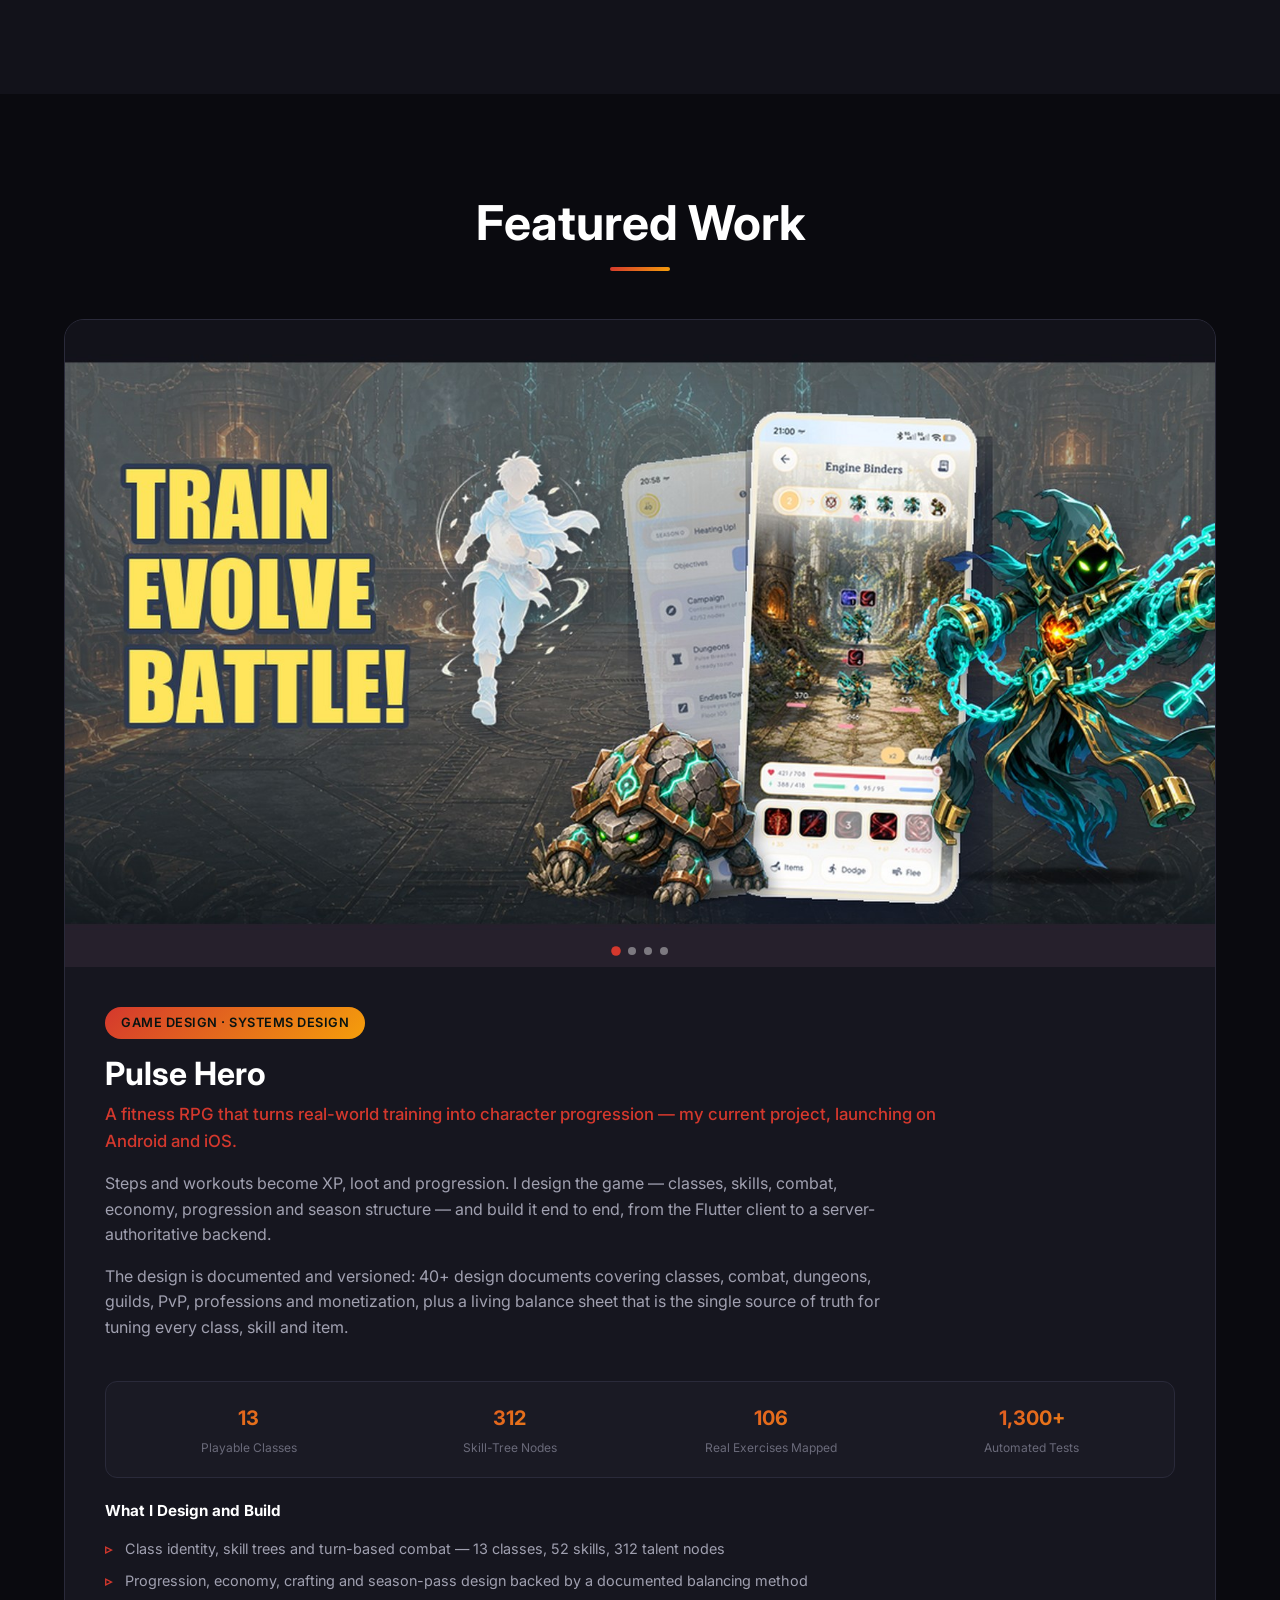
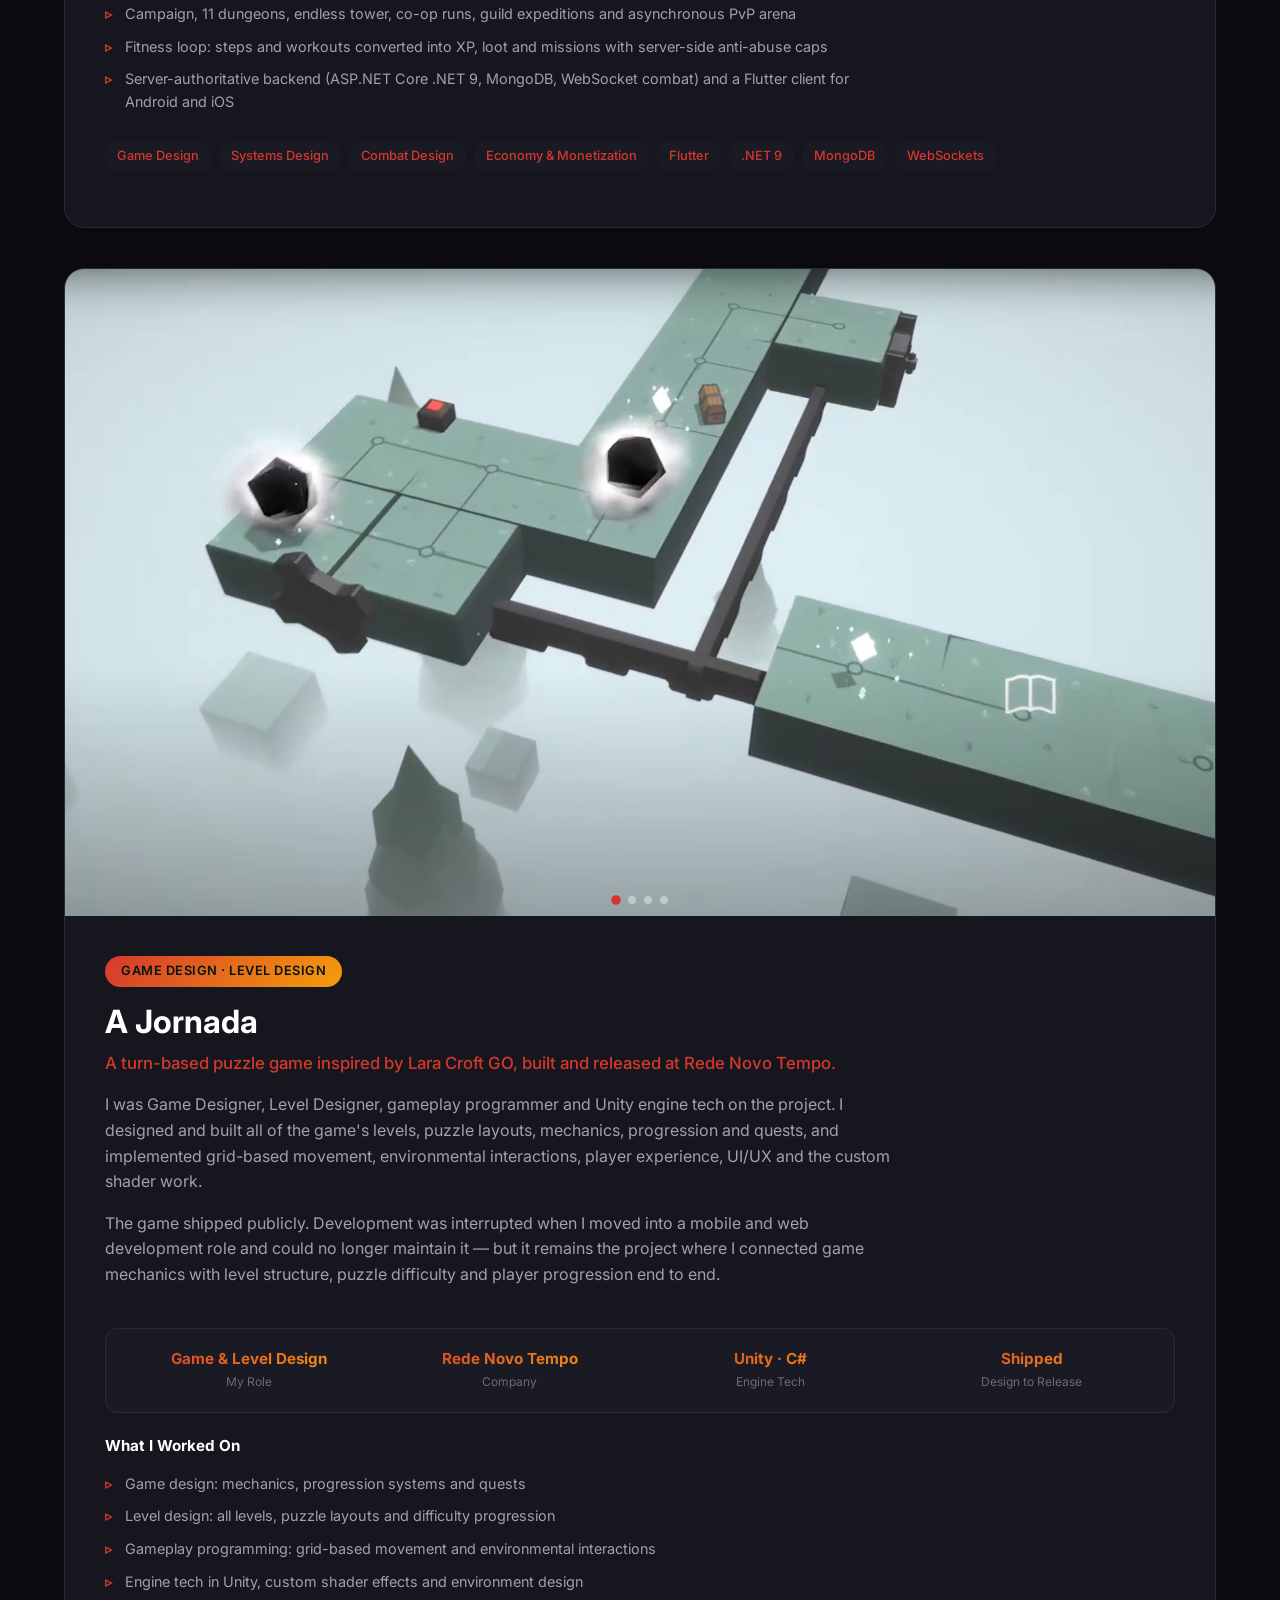
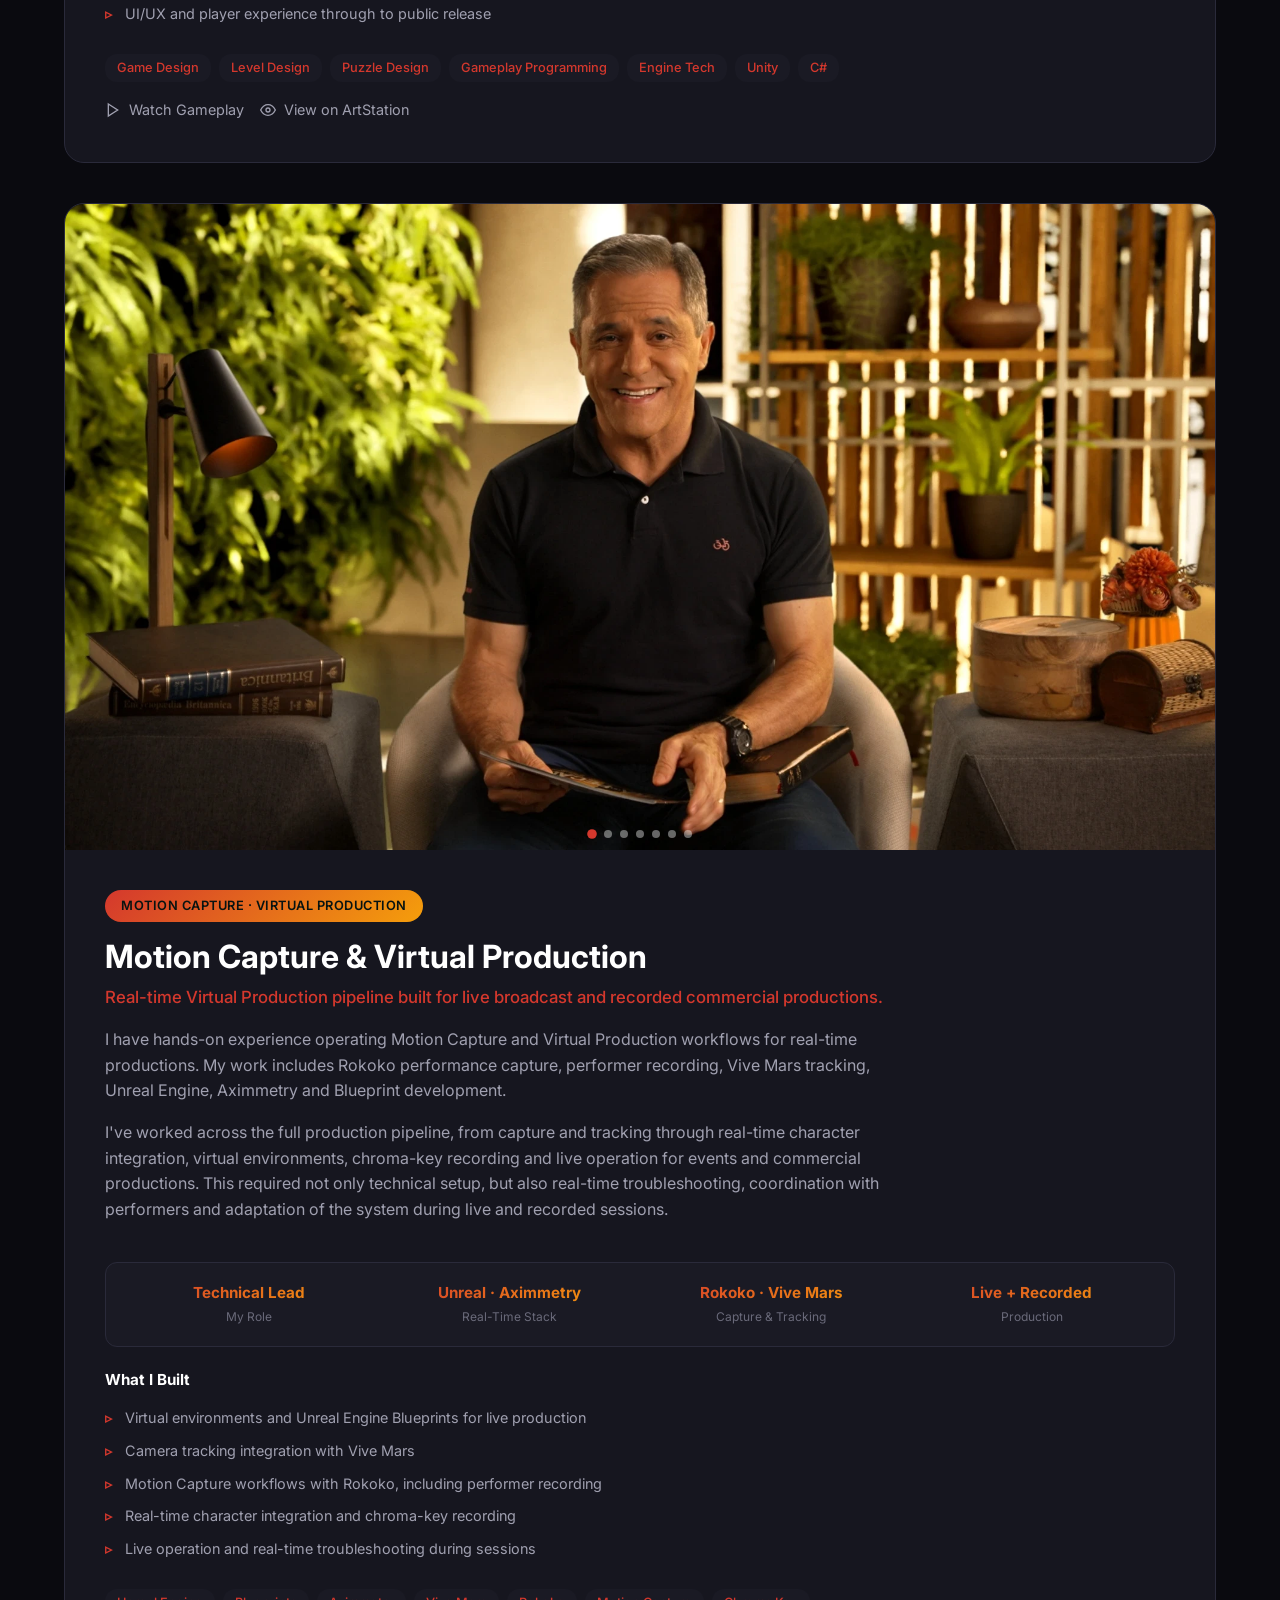
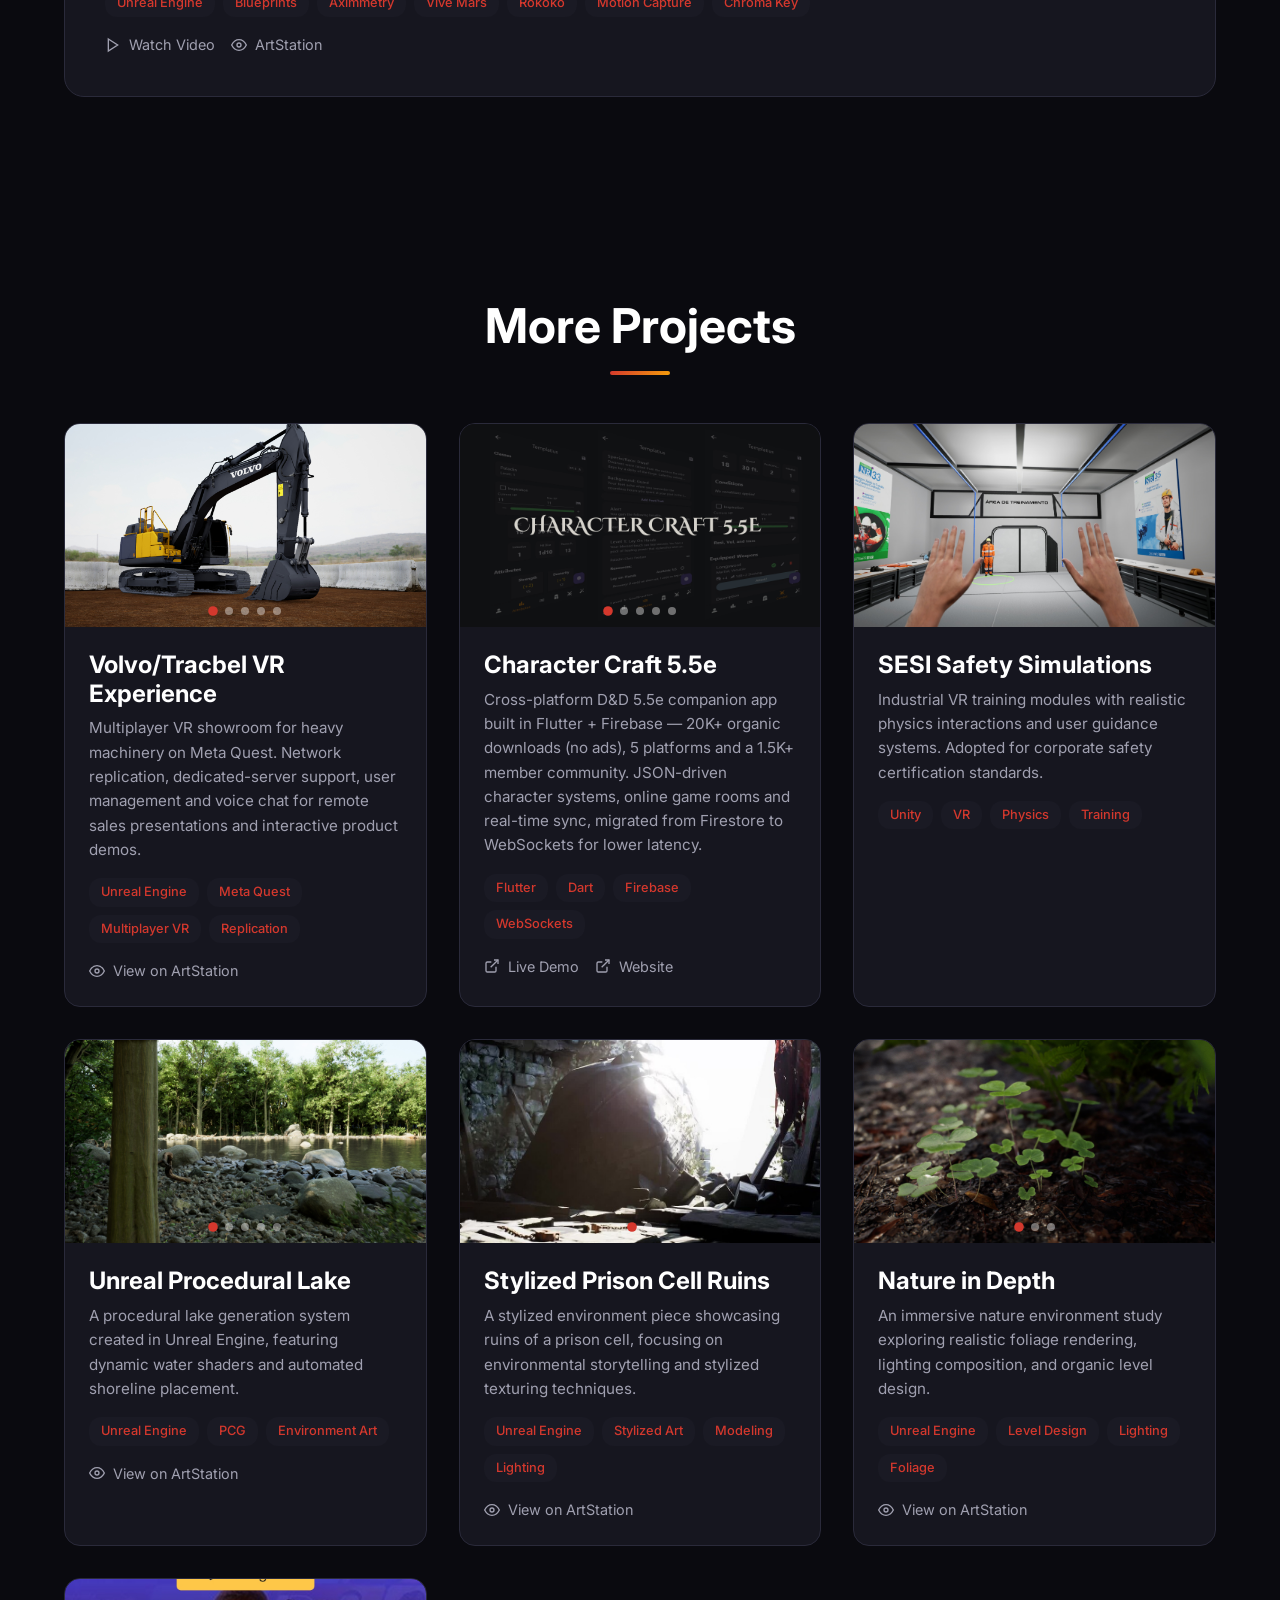
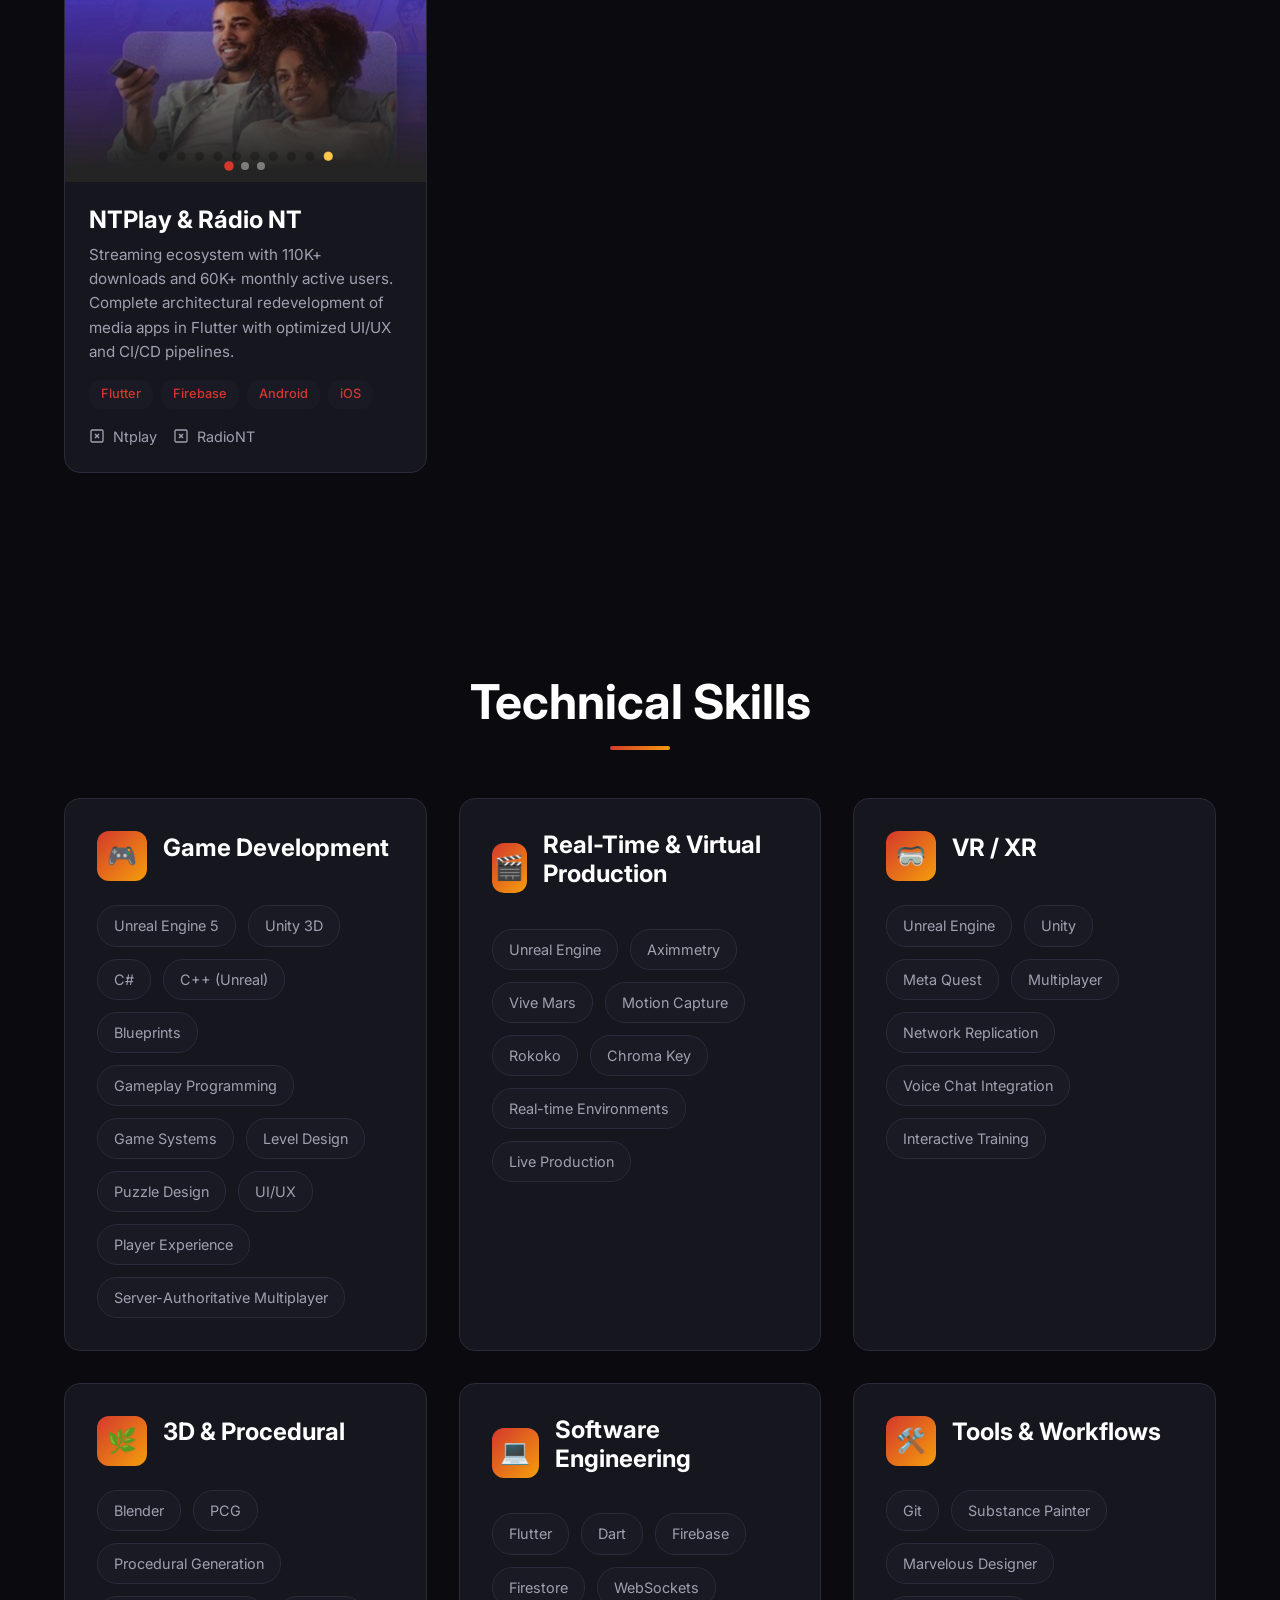
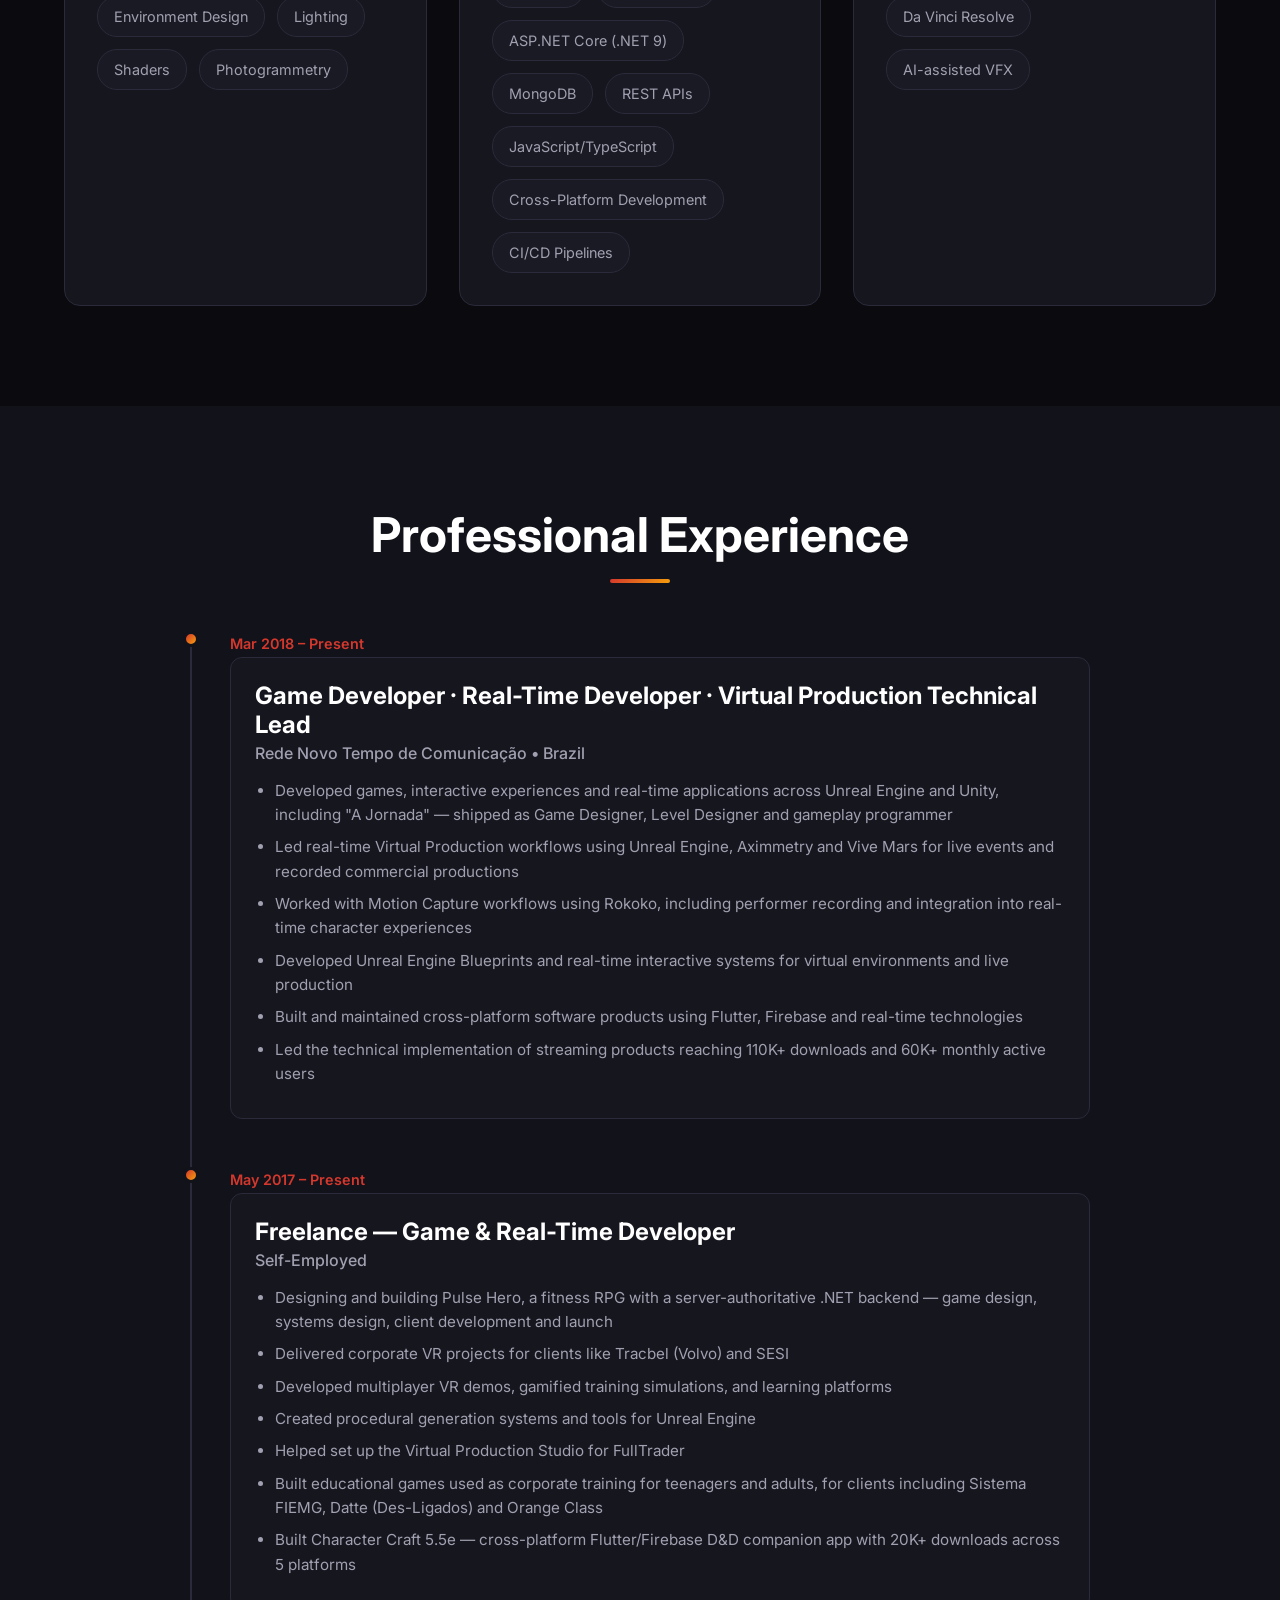
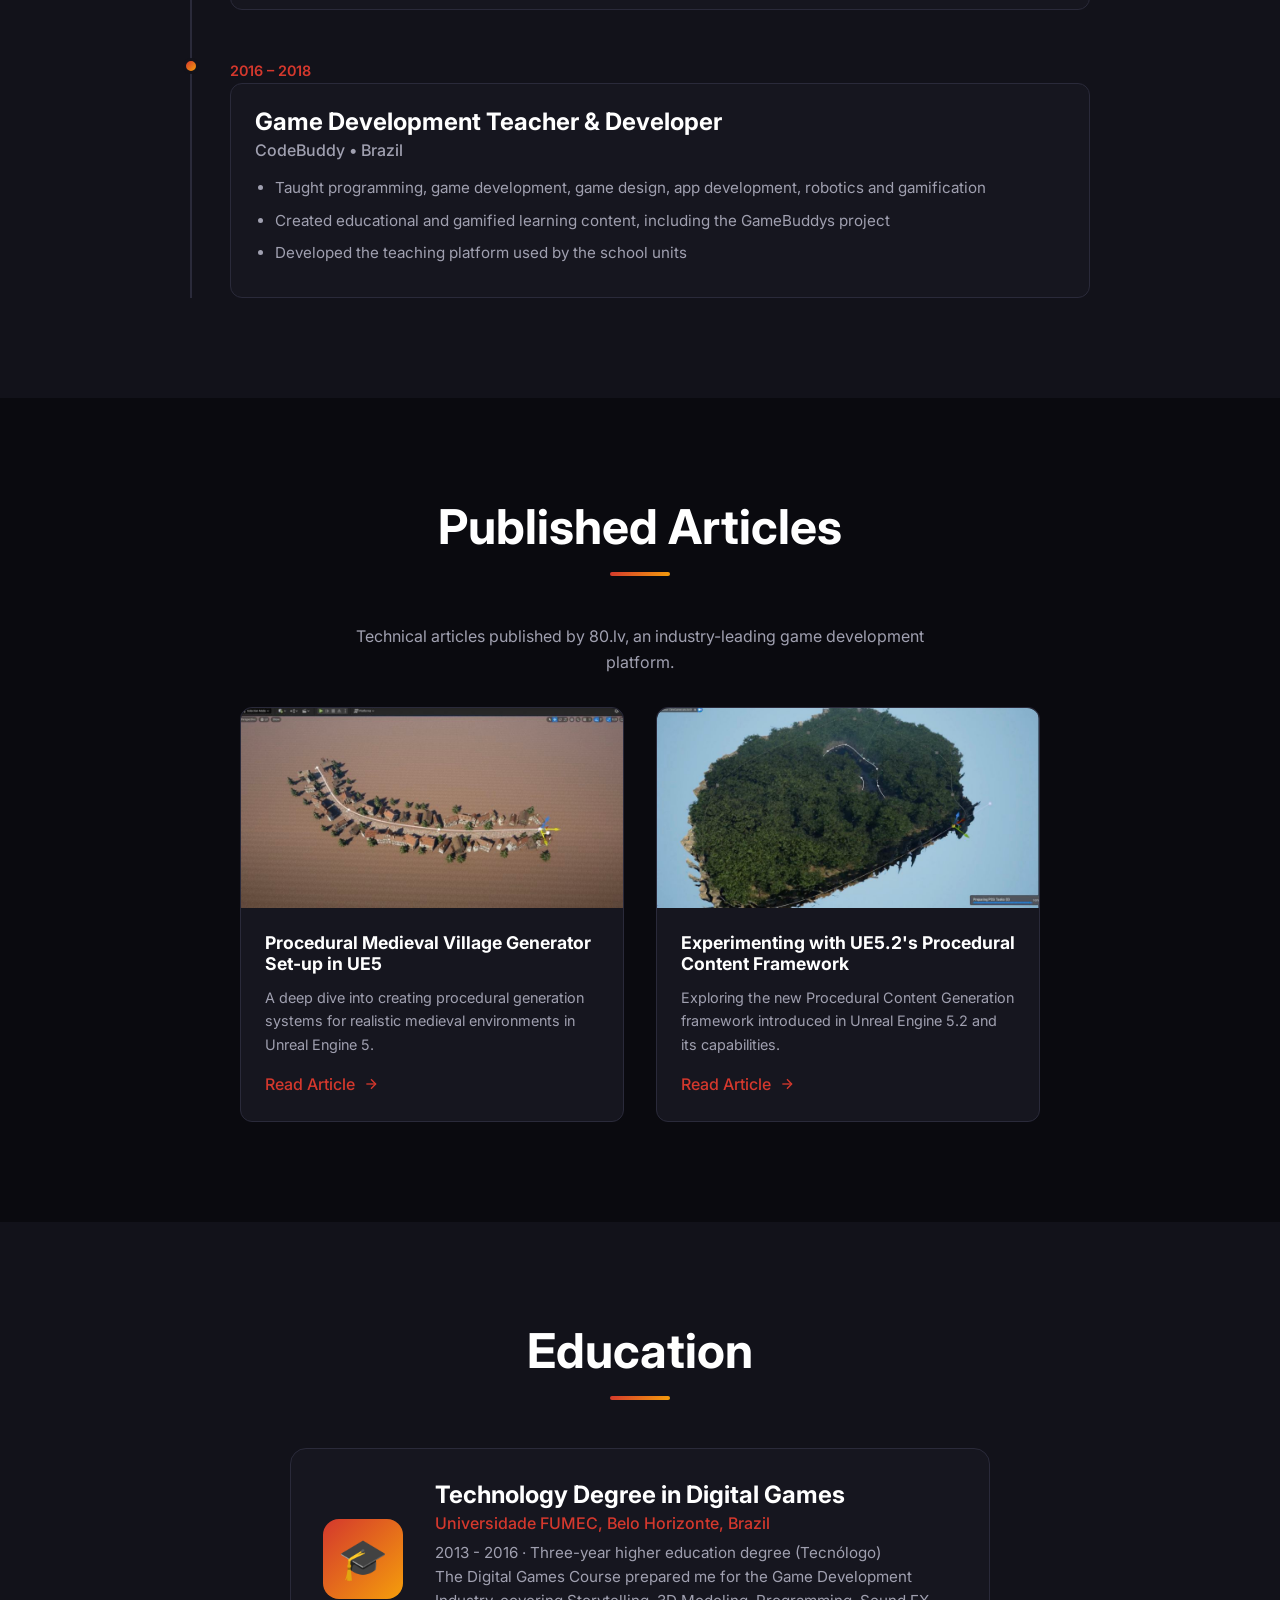
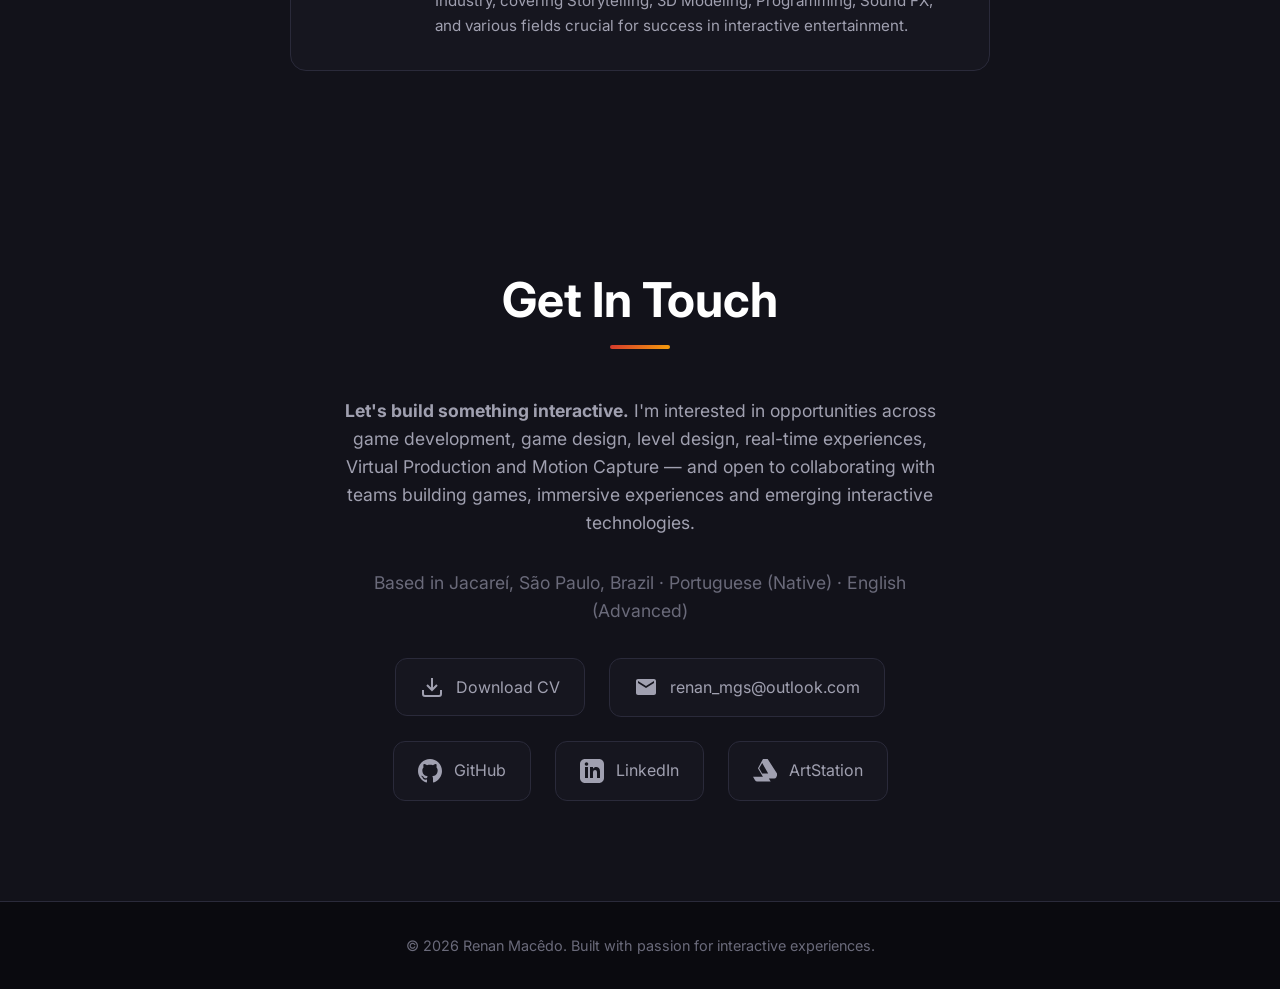
==== commit 8ce5c387: "Update index.html" ====
--- a/index.html
+++ b/index.html
@@ -1049,7 +1049,7 @@
                         </svg>
                         LinkedIn
                     </a>
-                    <a href="https://www.artstation.com/renanmgs" target="_blank" rel="noopener" class="contact-link">
+                    <a href="https://renan_mgs.artstation.com/" target="_blank" rel="noopener" class="contact-link">
                         <svg viewBox="0 0 24 24" fill="currentColor">
                             <path
                                 d="M0 17.723l2.027 3.505h.001a2.424 2.424 0 0 0 2.164 1.333h13.457l-2.792-4.838H0zm24-3.313L14.689 0H9.976L4.93 9.156l6.027 10.418h10.251a2.424 2.424 0 0 0 2.134-1.283l.658-1.881zM9.191 14.41L6.193 9.156l2.998-5.255 5.996 10.509H9.191z" />
--- a/assets/css/style.css
+++ b/assets/css/style.css
@@ -260,6 +260,9 @@
     align-items: center;
     position: relative;
     z-index: 2;
+  }
+
+.hero-subtitle {
   color: var(--accent-primary);
   font-size: 1.1rem;
   font-weight: 500;
@@ -1200,9 +1203,9 @@
   }
   
   .hero-image-wrapper {
-    max-width: 300px;
-  }
-  
+    max-width: 340px;
+  }
+
   .about-content {
     grid-template-columns: 1fr;
   }
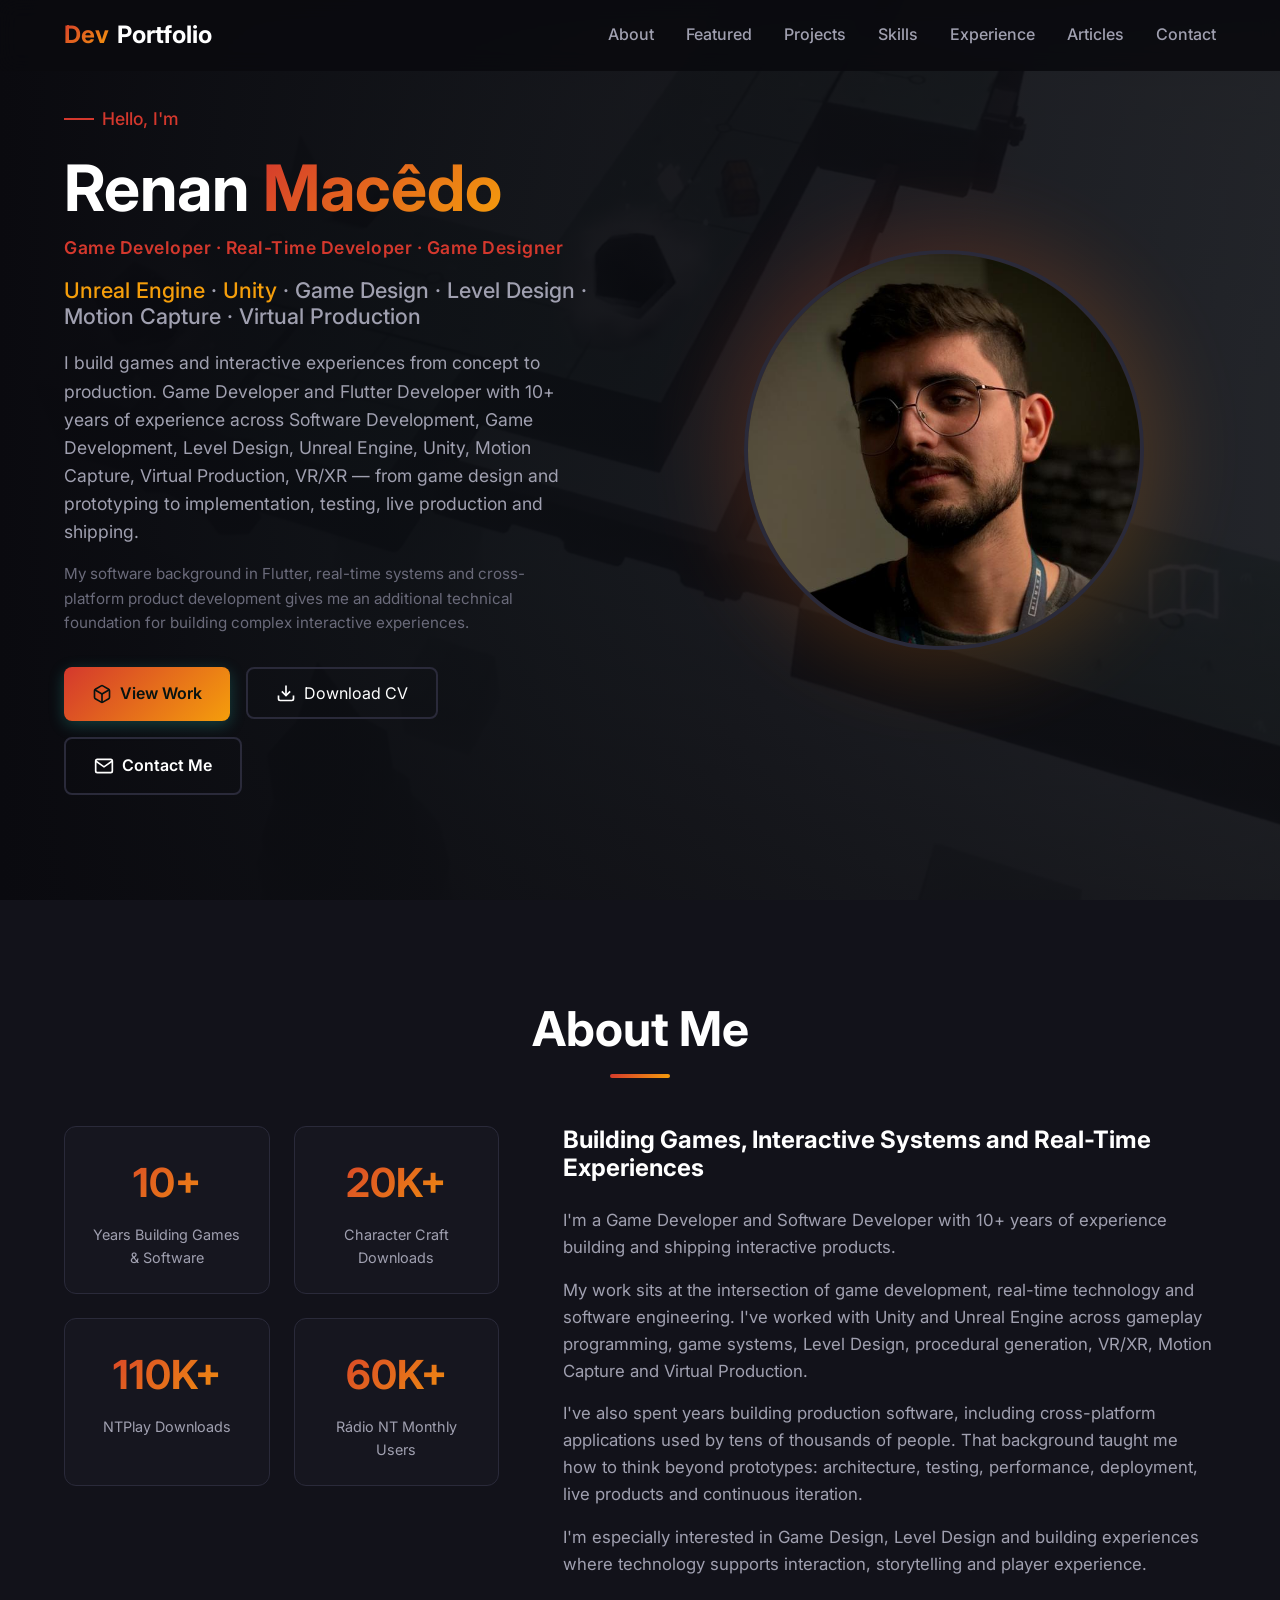
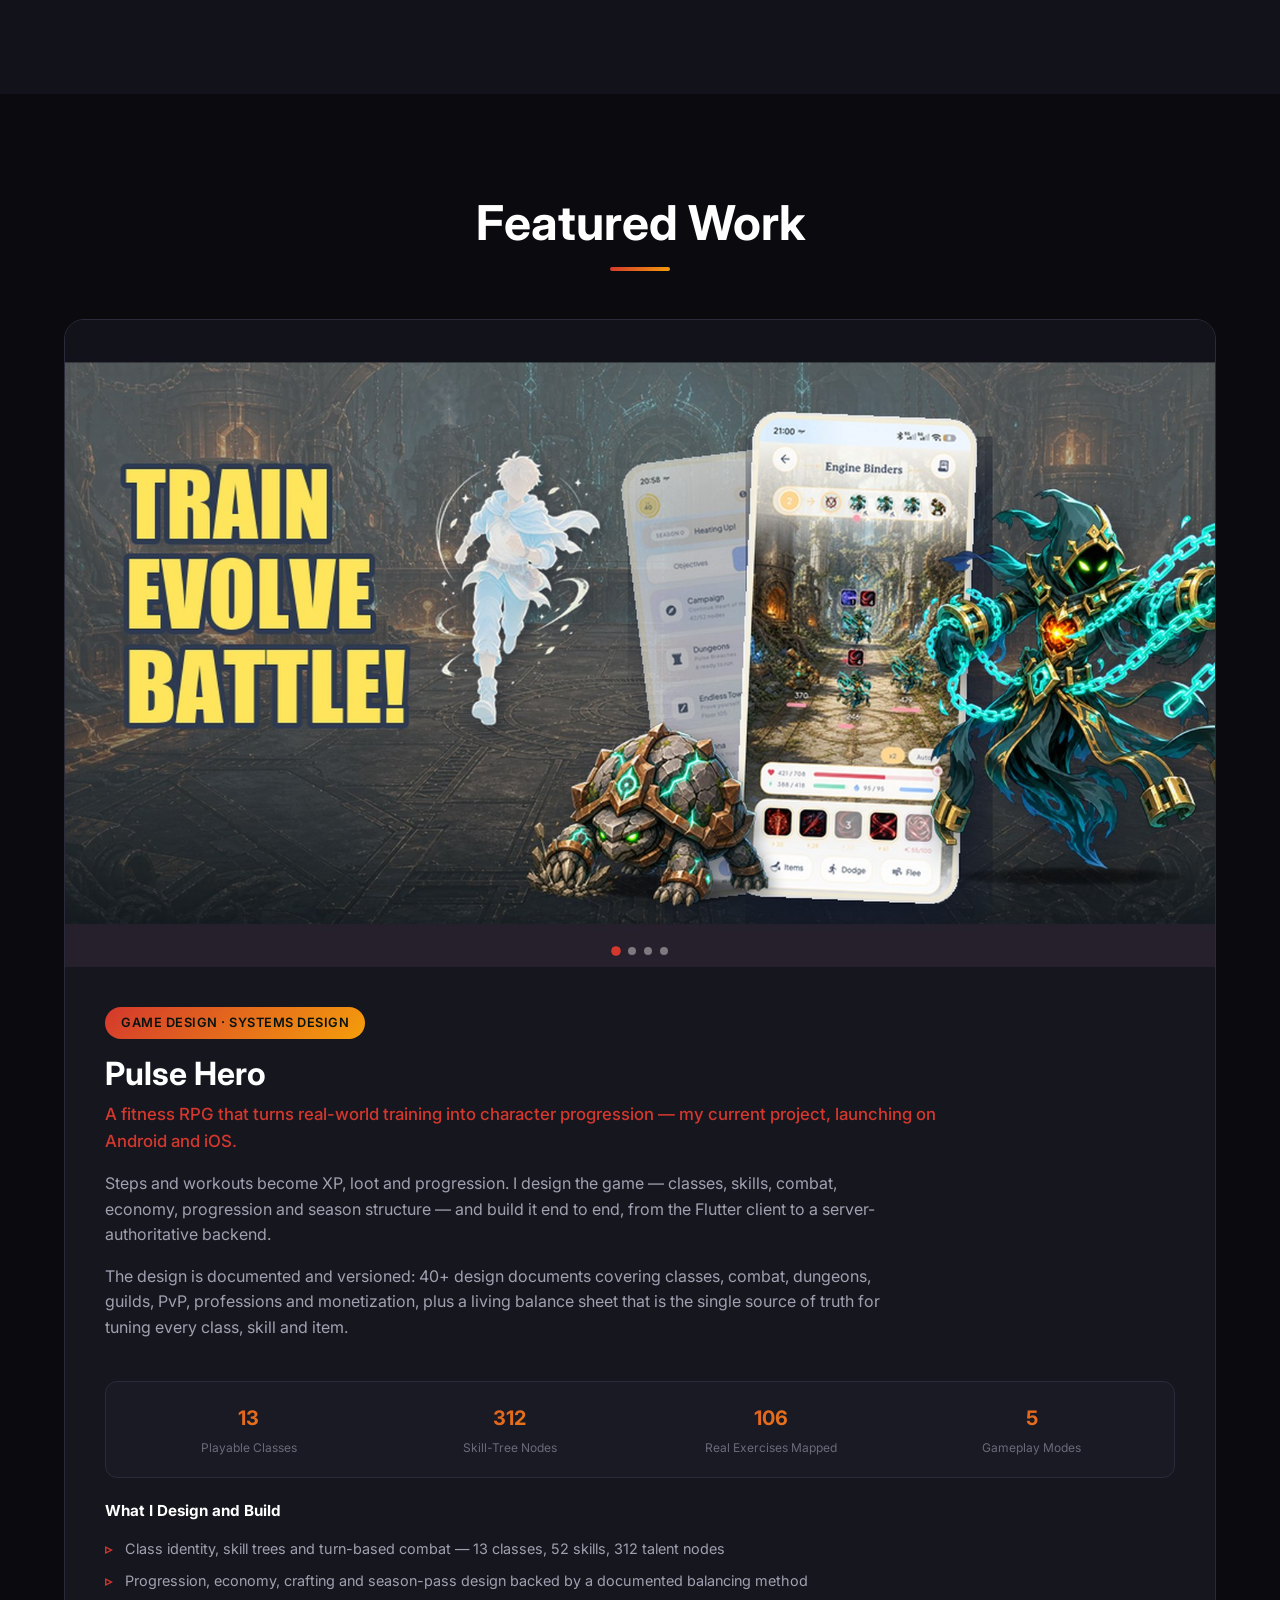
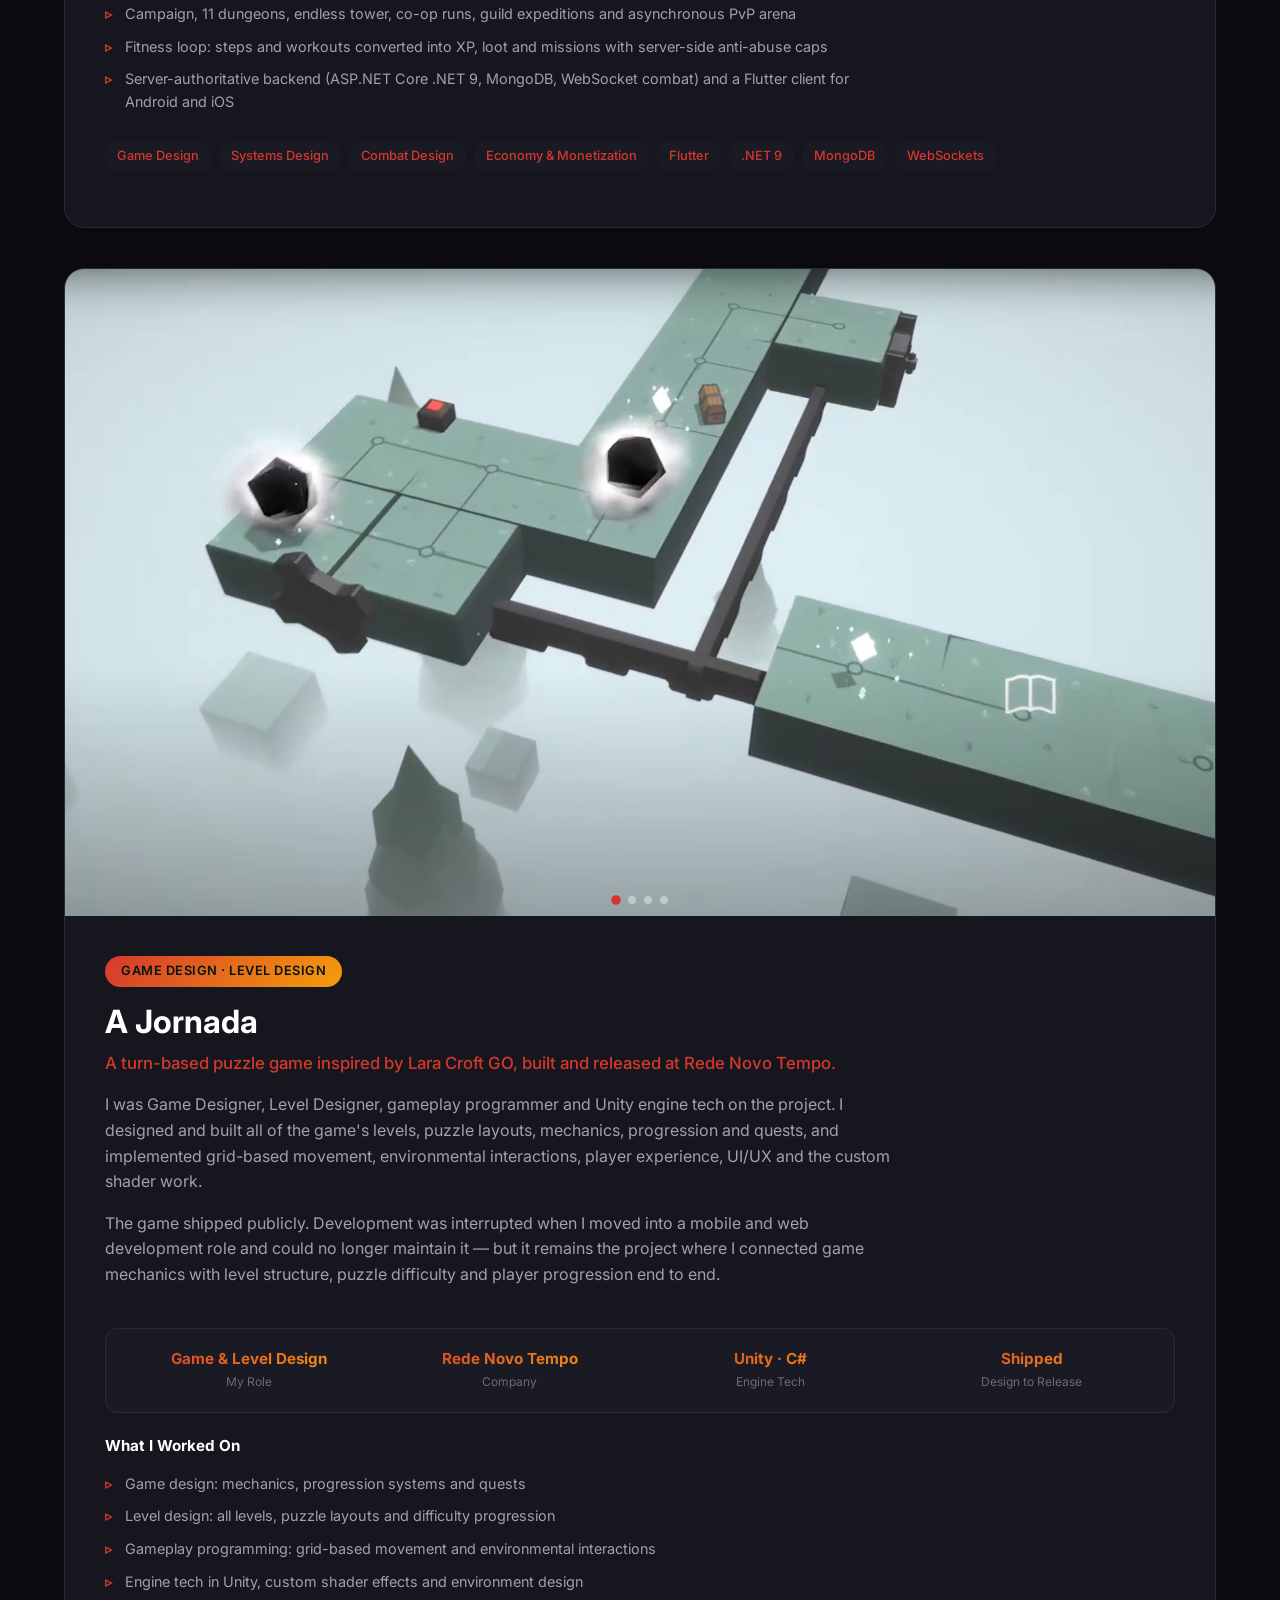
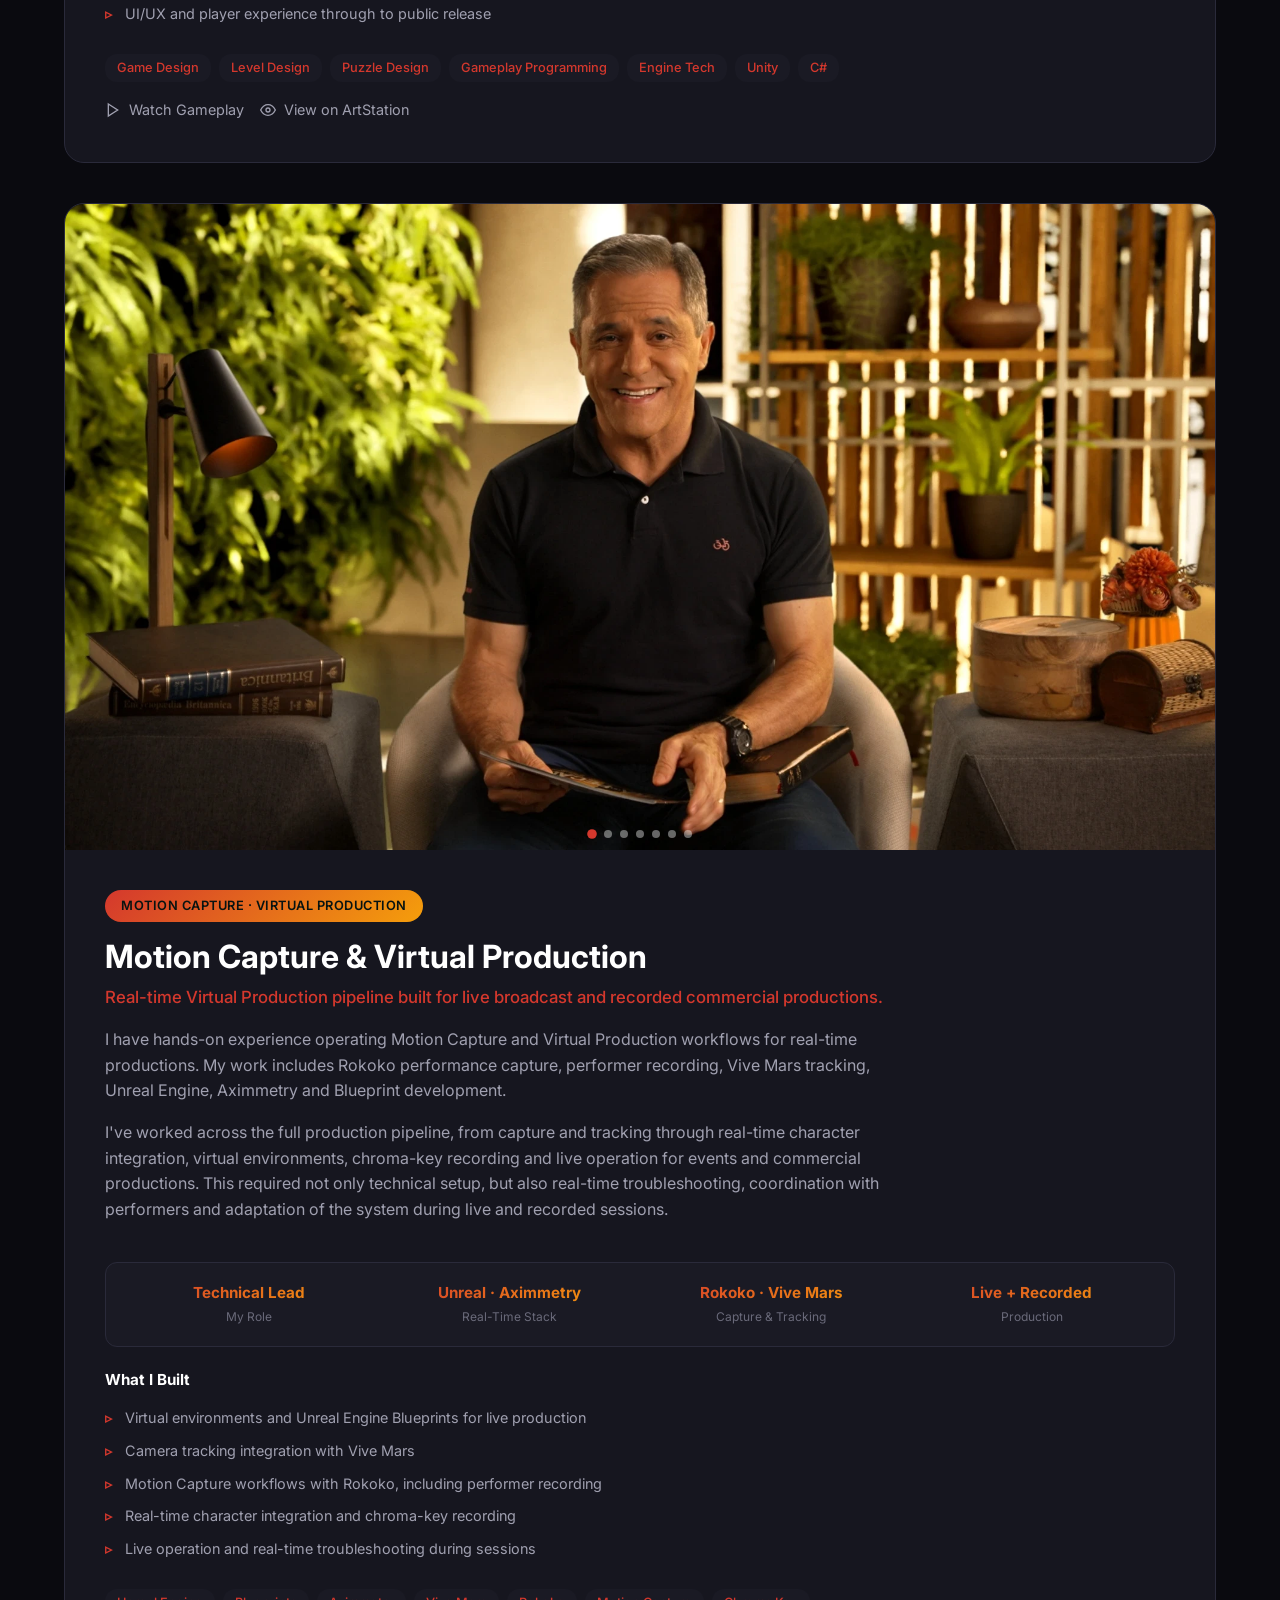
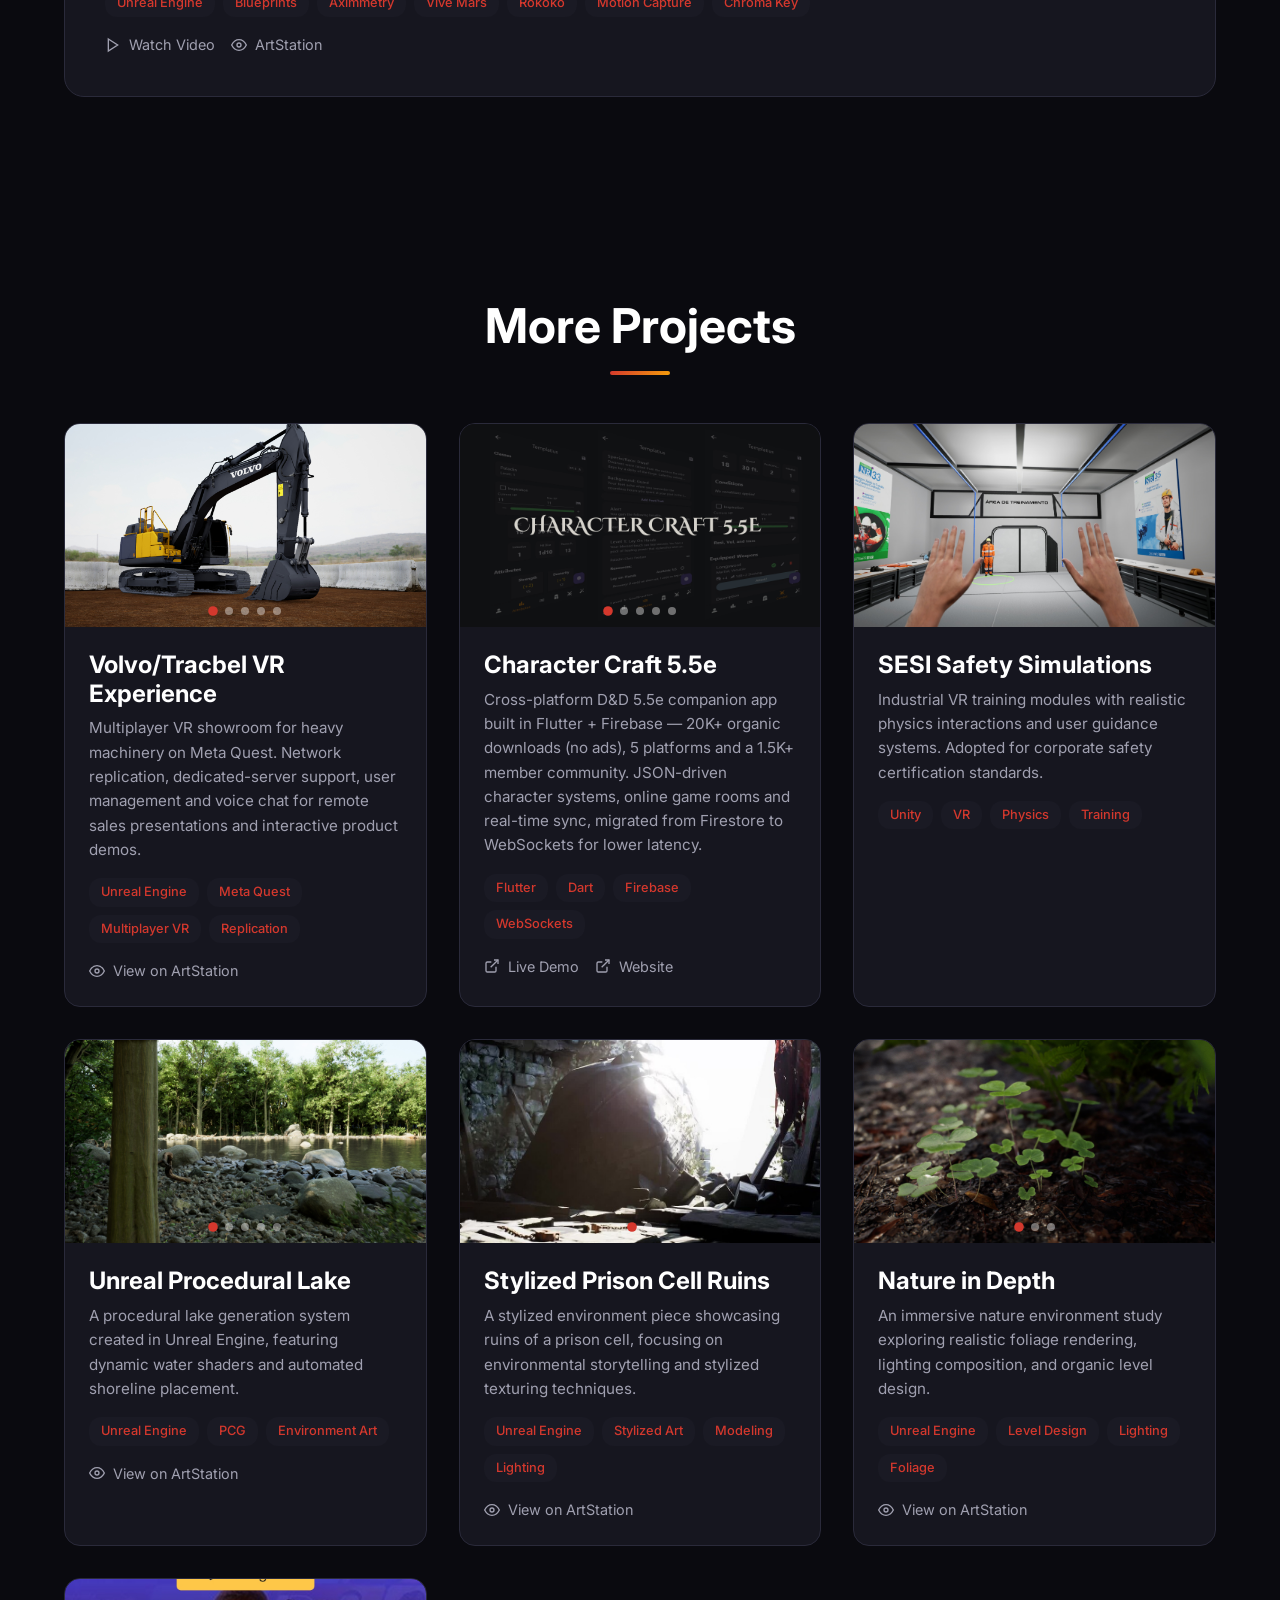
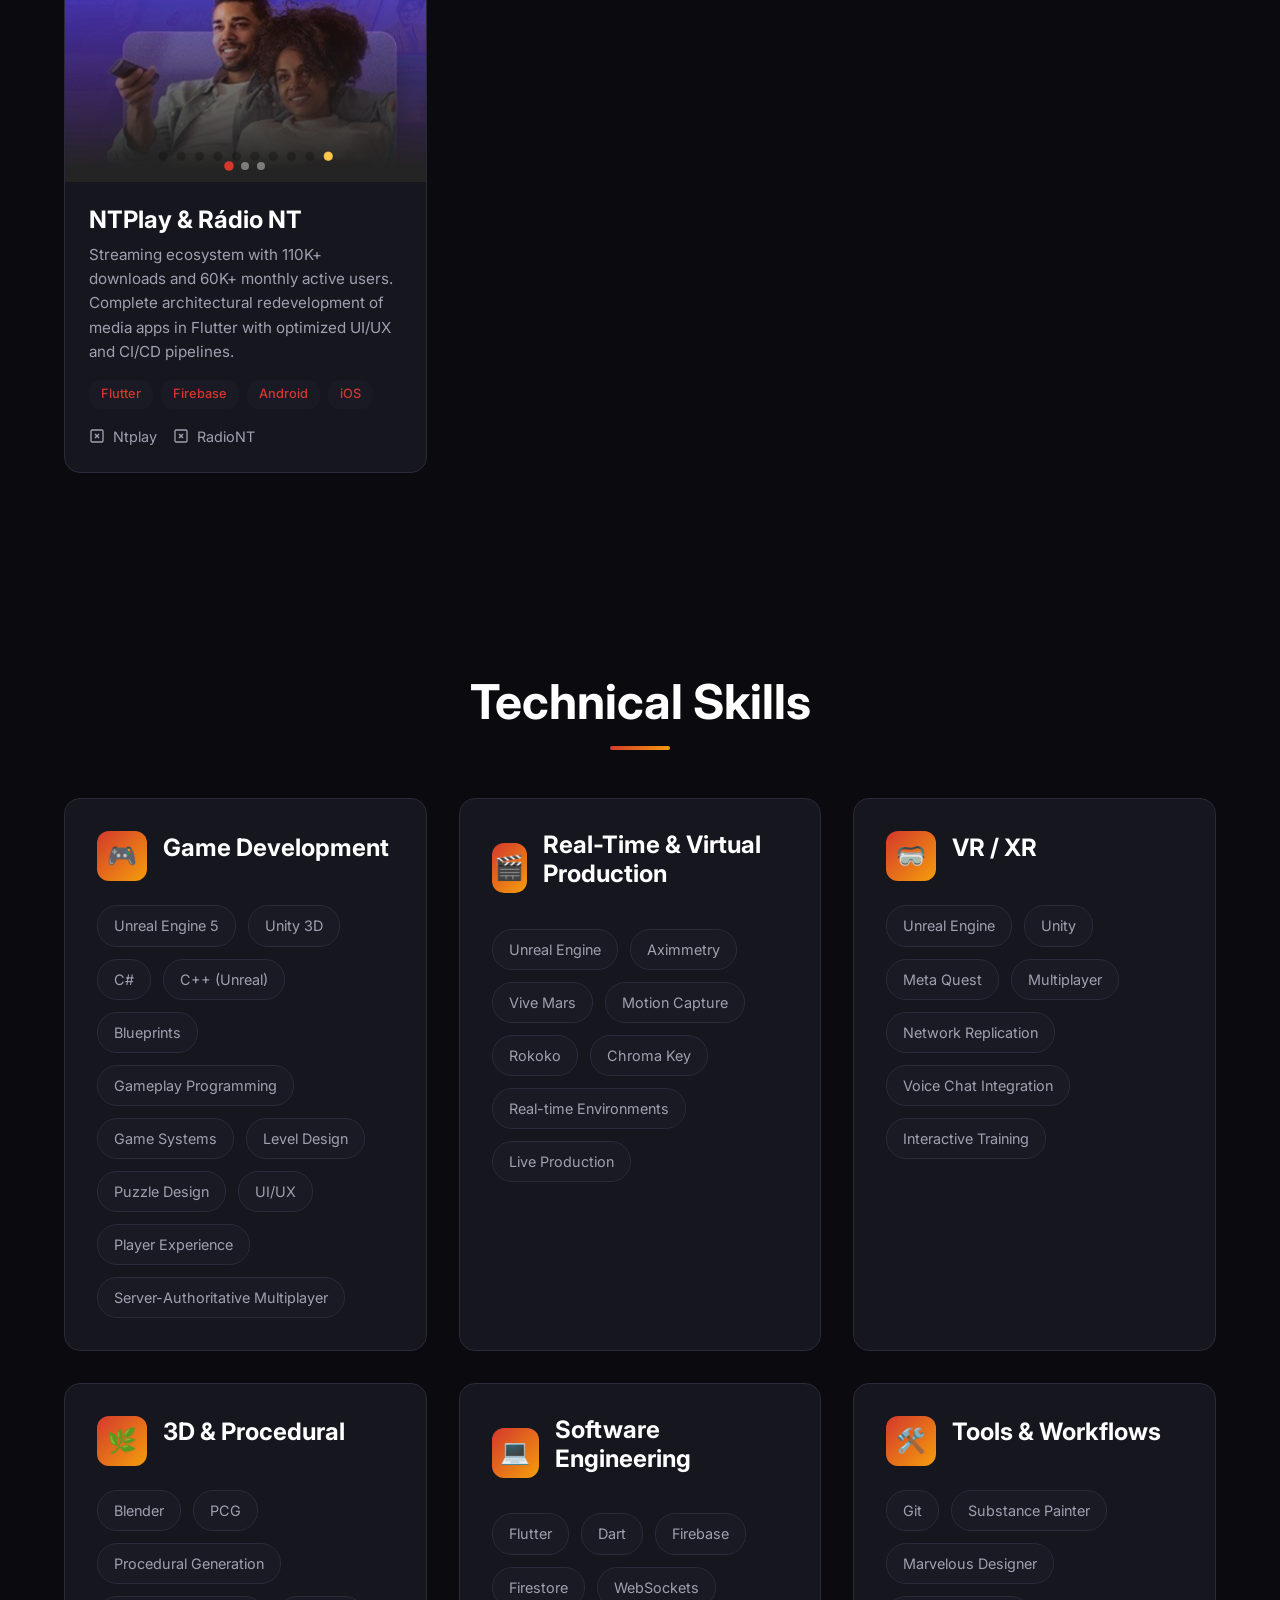
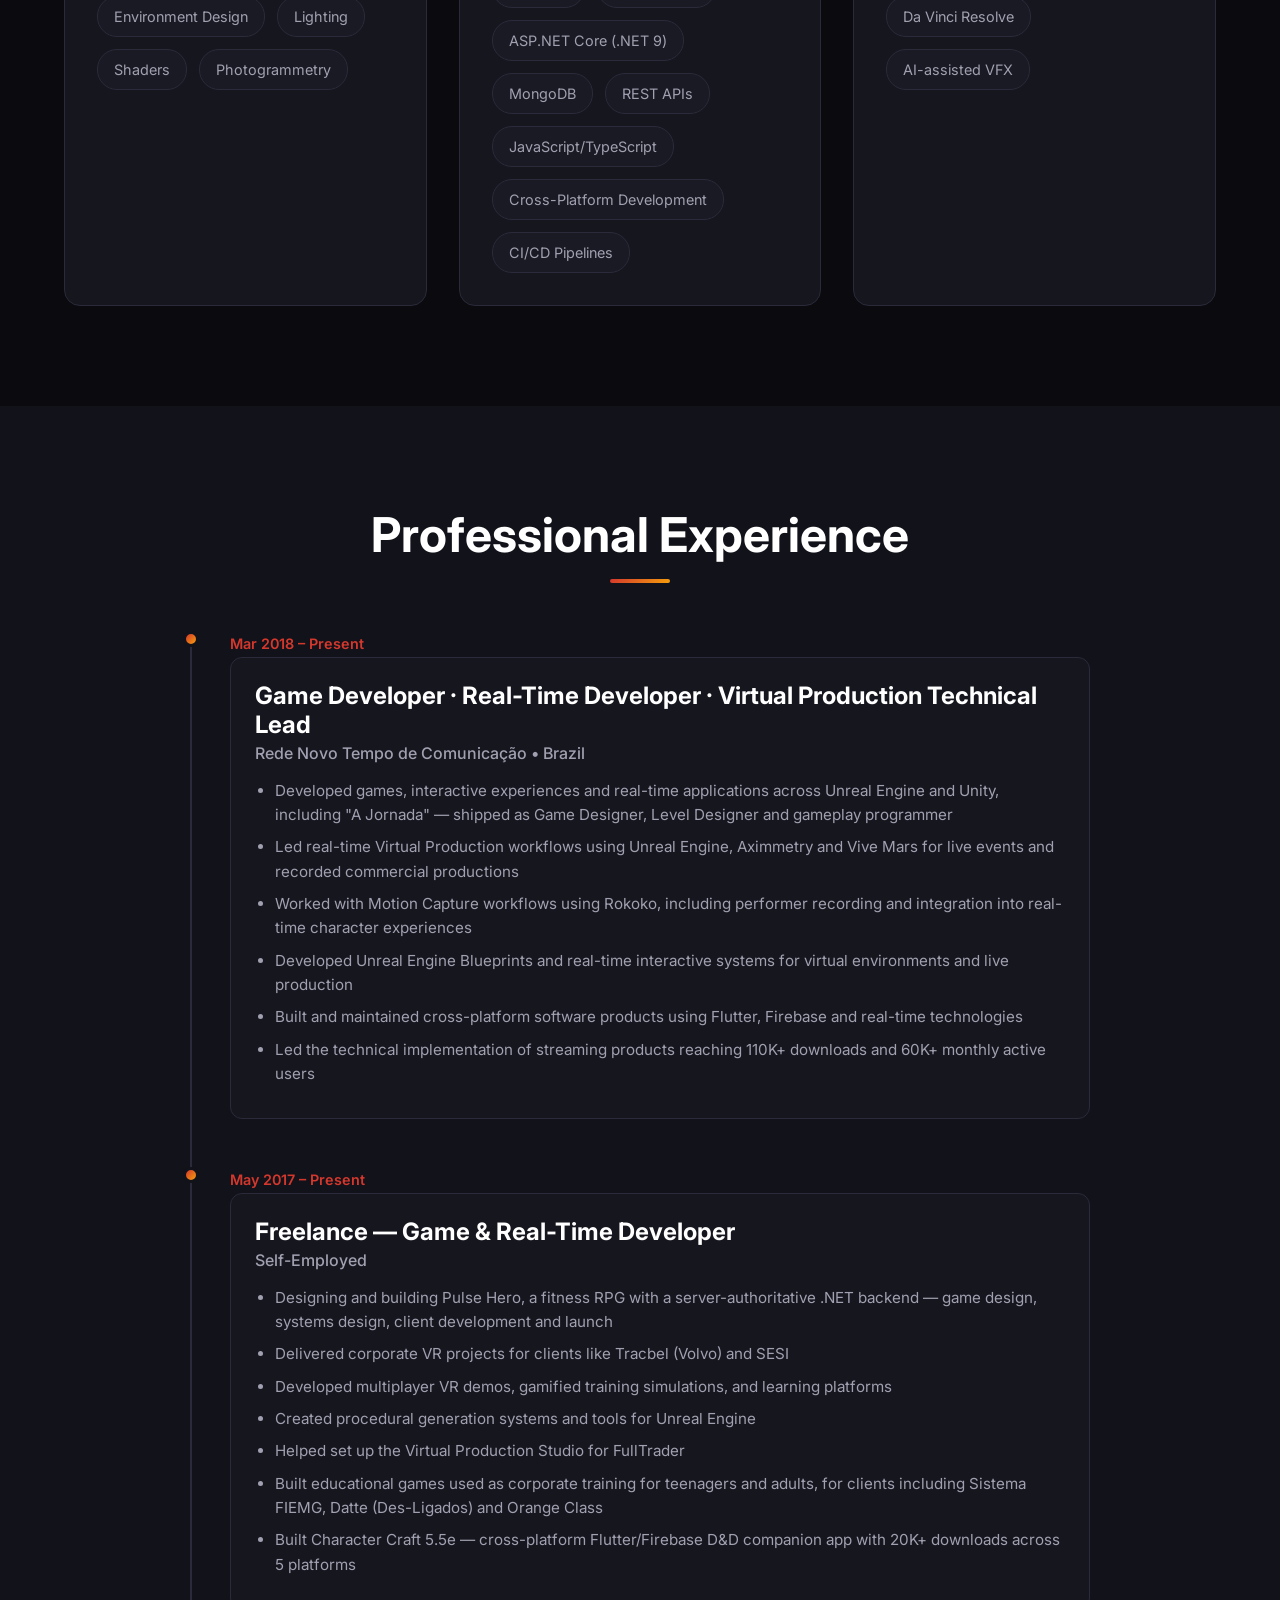
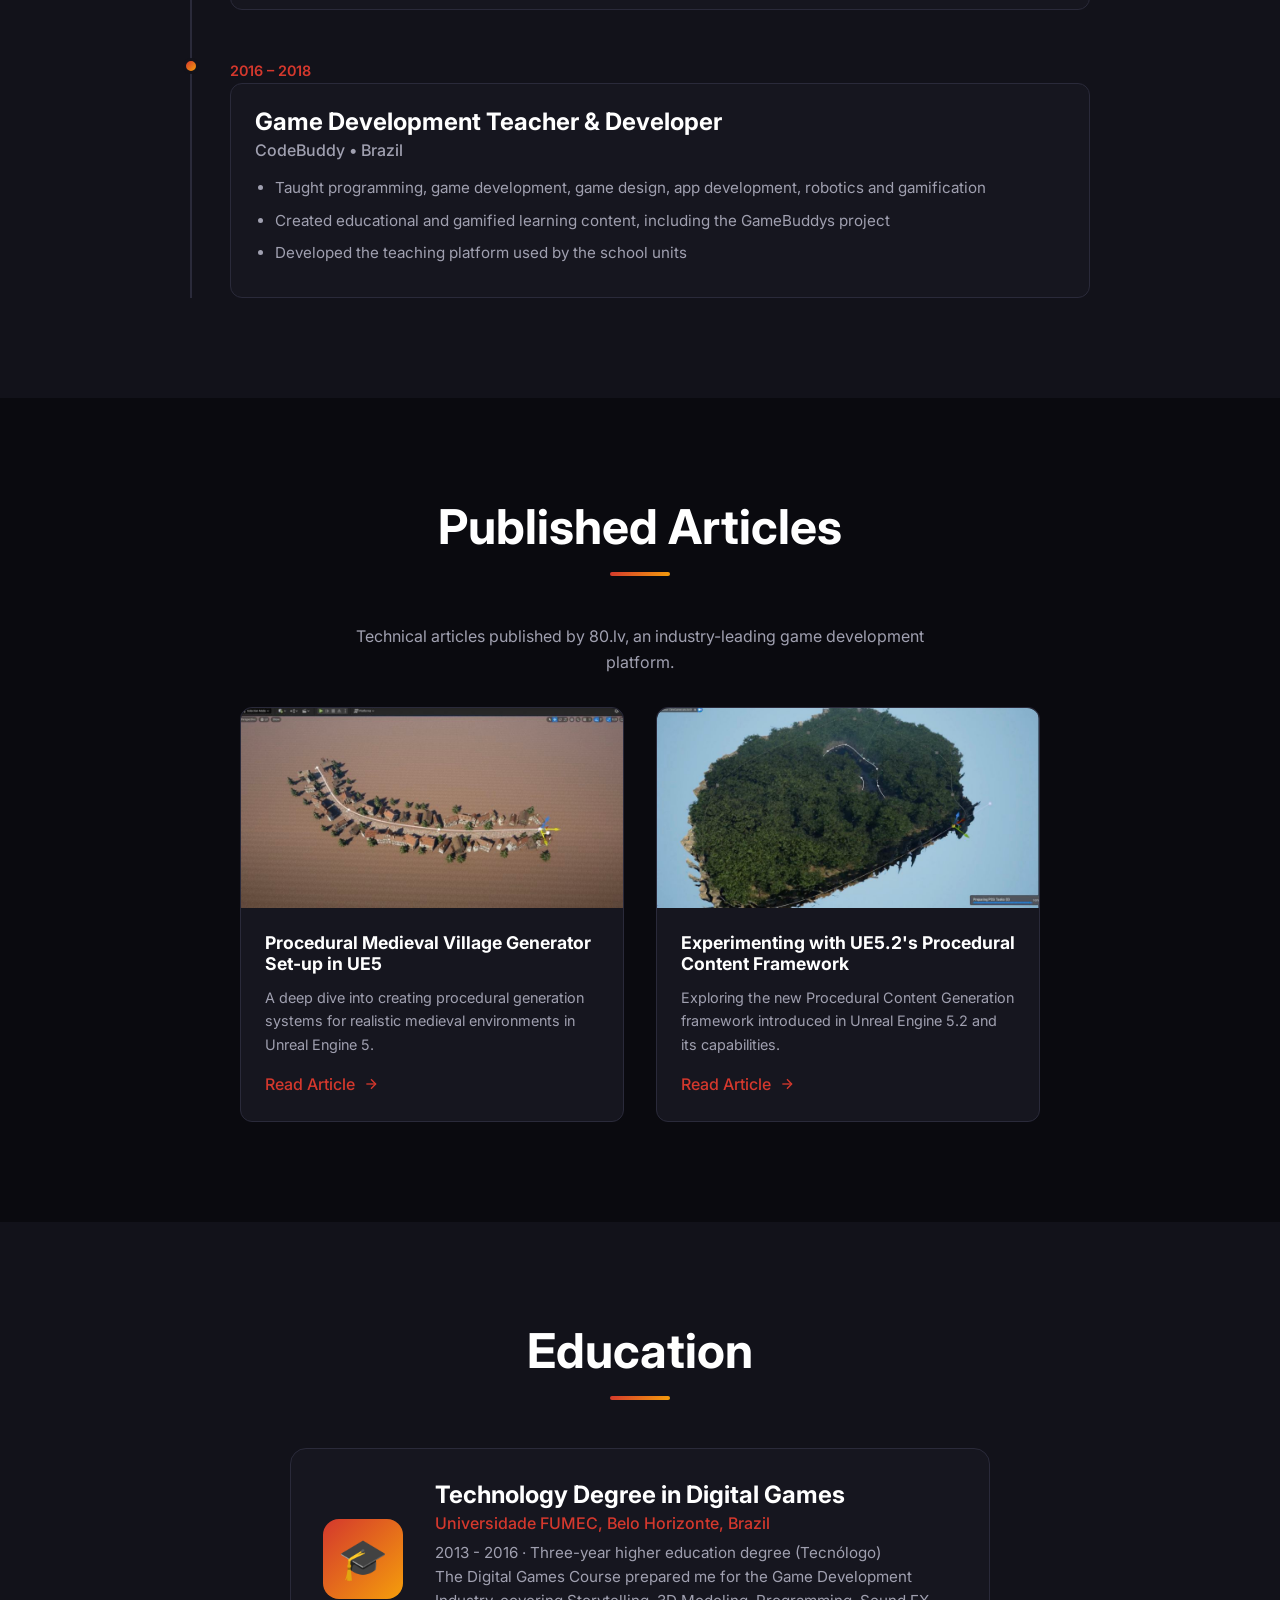
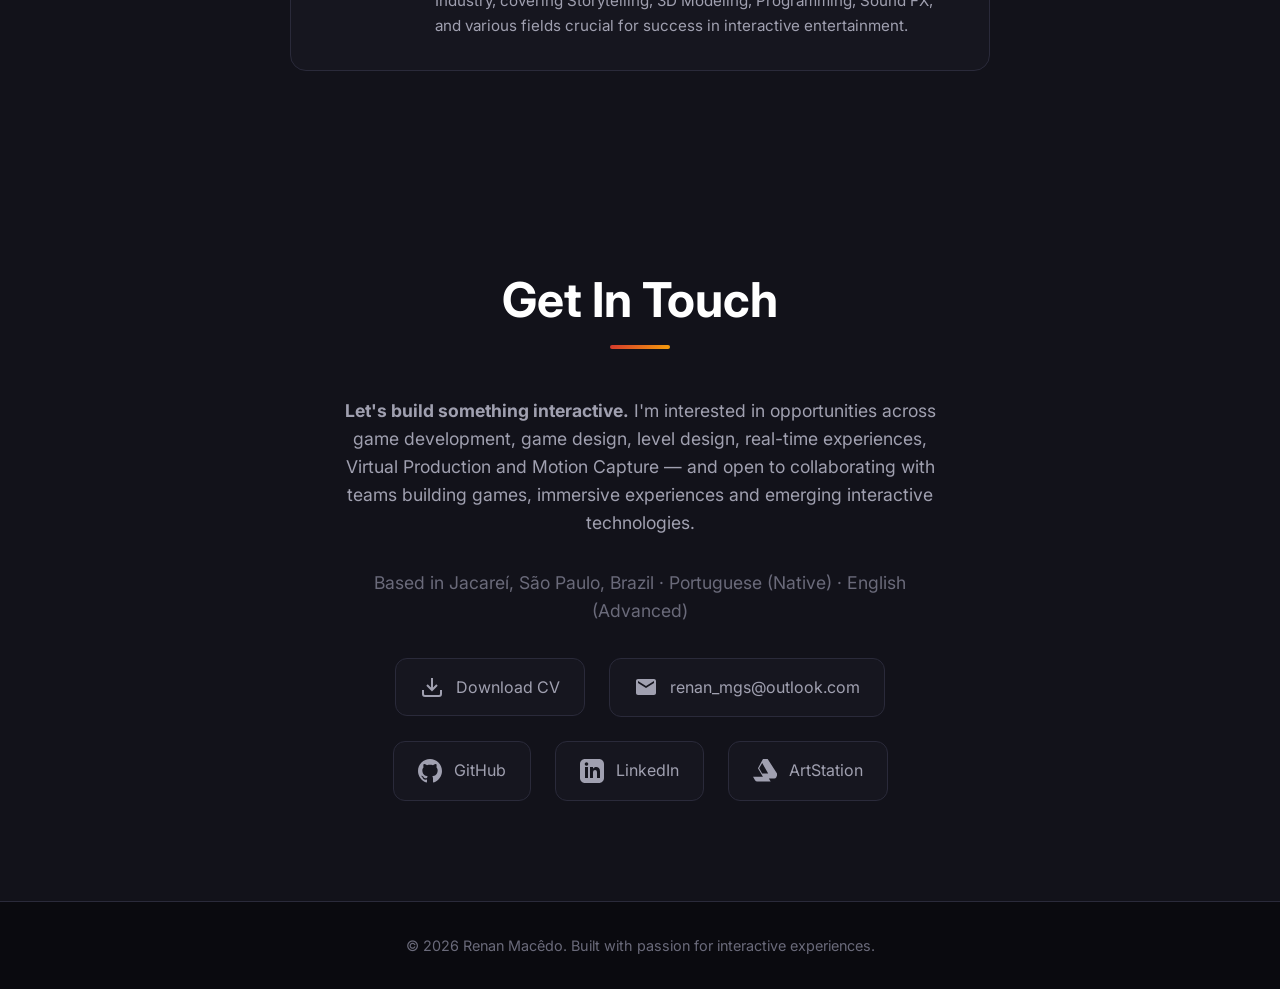
==== commit 68f6444a: "Update index.html" ====
--- a/index.html
+++ b/index.html
@@ -31,11 +31,11 @@
         "url": "https://renanmgs.github.io",
         "jobTitle": "Game Developer & Real-Time Developer",
         "description": "Game Developer, Game Designer and Real-Time Developer with 10+ years across gameplay, Level Design, Unreal Engine, Unity, Motion Capture, Virtual Production, VR/XR and software engineering.",
-        "knowsAbout": ["Game Development", "Game Design", "Level Design", "Gameplay Programming", "Unreal Engine", "Unity", "C#", "Virtual Production", "Motion Capture", "VR Development", "XR", "Procedural Generation", "Real-Time Rendering", "Flutter", "Dart", "Firebase", "Cross-Platform Development"],
+        "knowsAbout": ["Game Development", "Game Design", "Level Design", "Gameplay Programming", "Unreal Engine", "Unity", "Virtual Production", "Motion Capture", "VR Development", "XR", "Procedural Generation", "Real-Time Rendering", "Flutter", "Dart", "Firebase", "Cross-Platform Development"],
         "sameAs": [
             "https://github.com/renanmgs",
             "https://www.linkedin.com/in/renan-macedo-47a783192",
-            "https://www.artstation.com/renanmgs"
+            "https://www.artstation.com/renan_mgs"
         ],
         "alumniOf": {
             "@type": "CollegeOrUniversity",
@@ -104,12 +104,12 @@
                 <h1 class="hero-title">Renan <span class="highlight">Macêdo</span></h1>
                 <p class="hero-jobtitle">Game Developer · Real-Time Developer · Game Designer</p>
                 <h2 style="font-size: 1.35rem; color: var(--text-secondary); font-weight: 500; margin-bottom: 1.2rem;">
-                    <span style="color: var(--accent-secondary);">Unreal Engine</span> · <span style="color: var(--accent-secondary);">Unity</span> · C# · Level Design · Gameplay · Motion Capture · Virtual Production
+                    <span style="color: var(--accent-secondary);">Unreal Engine</span> · <span style="color: var(--accent-secondary);">Unity</span> · Game Design · Level Design  · Motion Capture · Virtual Production
                 </h2>
                 <p class="hero-description">
                     I build games and interactive experiences from concept to production. Game Developer and
-                    Real-Time Developer with 10+ years of experience across gameplay, Level Design, Unreal Engine,
-                    Unity, Motion Capture, Virtual Production, VR/XR and software engineering — from game design and
+                    Flutter Developer with 10+ years of experience across Software Development, Game Development, Level Design, Unreal Engine,
+                    Unity, Motion Capture, Virtual Production, VR/XR — from game design and
                     prototyping to implementation, testing, live production and shipping.
                 </p>
                 <p class="hero-note">
@@ -266,8 +266,8 @@
                                 <span class="spotlight-metric-label">Real Exercises Mapped</span>
                             </div>
                             <div class="spotlight-metric">
-                                <span class="spotlight-metric-number">1,300+</span>
-                                <span class="spotlight-metric-label">Automated Tests</span>
+                                <span class="spotlight-metric-number">5</span>
+                                <span class="spotlight-metric-label">Gameplay Modes</span>
                             </div>
                         </div>
                         <div class="spotlight-features">
@@ -467,7 +467,7 @@
                                 </svg>
                                 Watch Video
                             </a>
-                            <a href="https://www.artstation.com/renanmgs" target="_blank" rel="noopener">
+                            <a href="https://www.artstation.com/renan_mgs" target="_blank" rel="noopener">
                                 <svg width="16" height="16" viewBox="0 0 24 24" fill="none" stroke="currentColor"
                                     stroke-width="2">
                                     <path d="M1 12s4-8 11-8 11 8 11 8-4 8-11 8-11-8-11-8z"></path>
